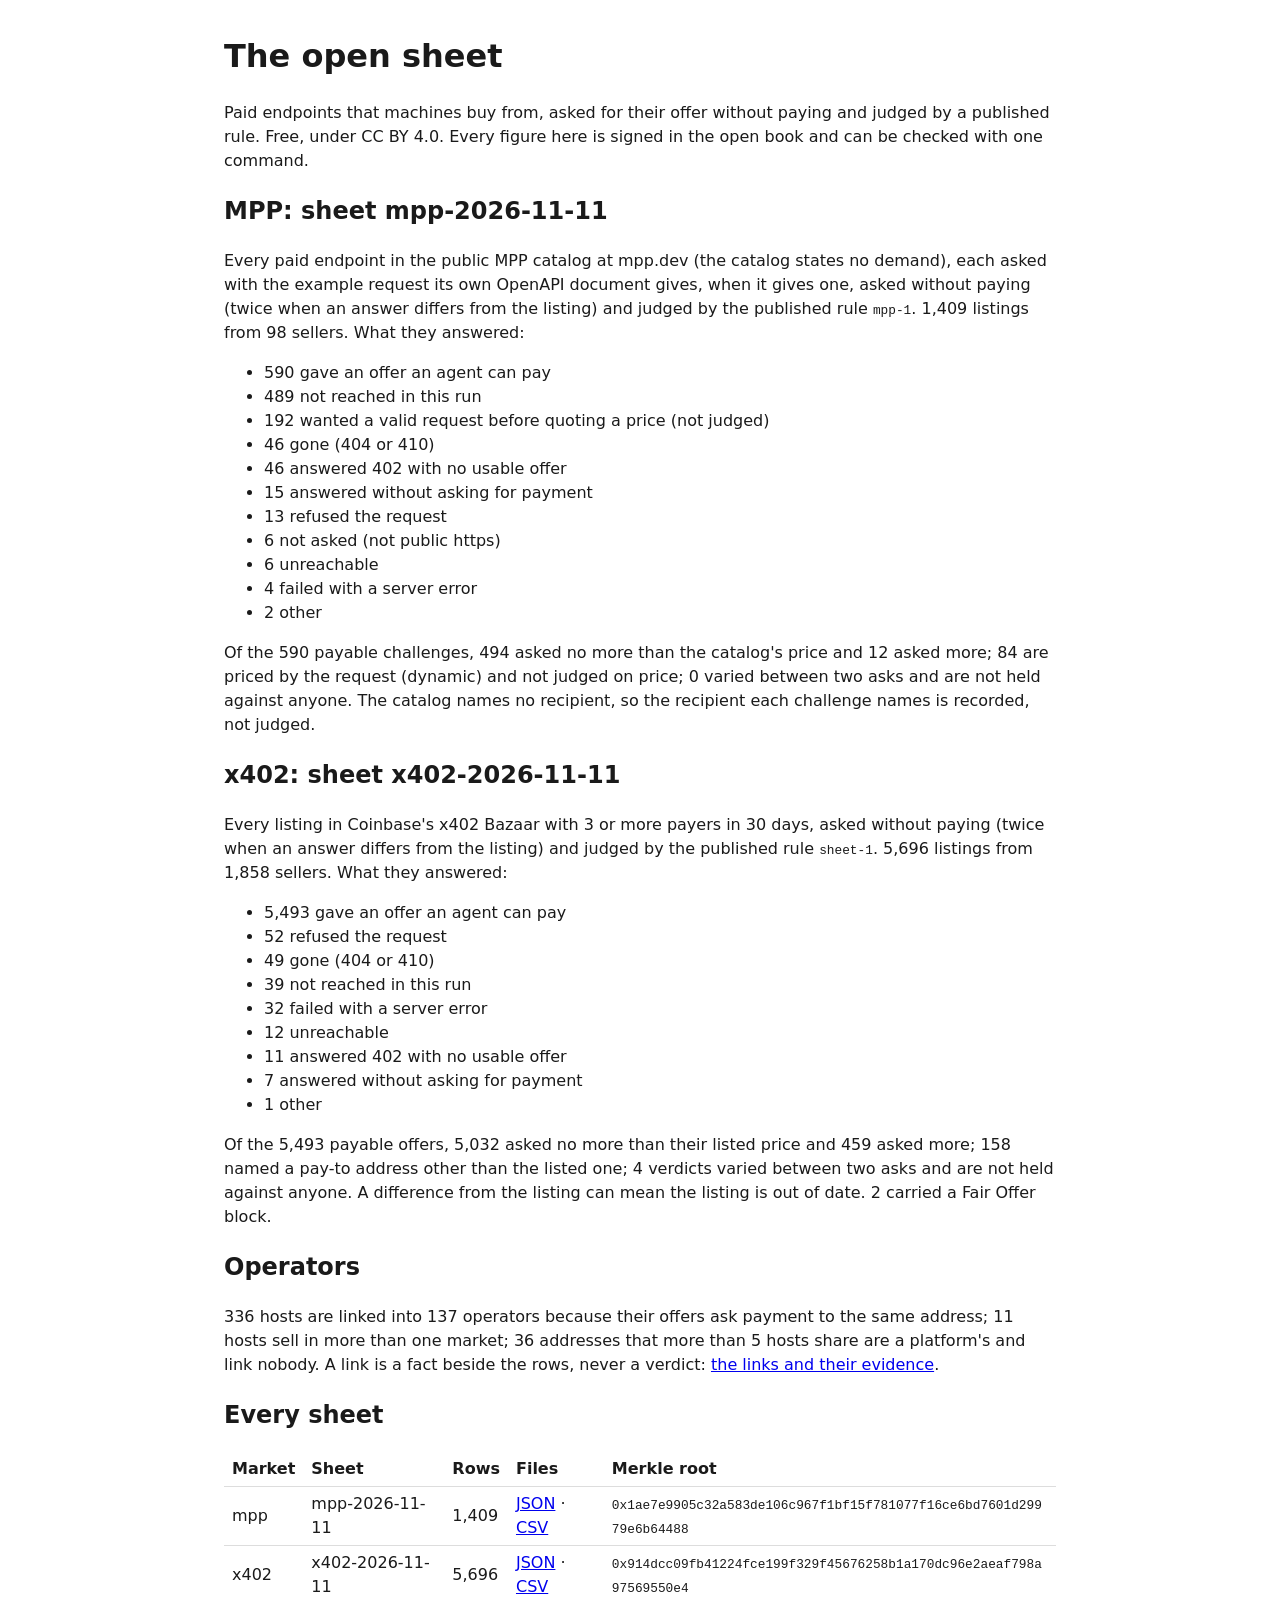
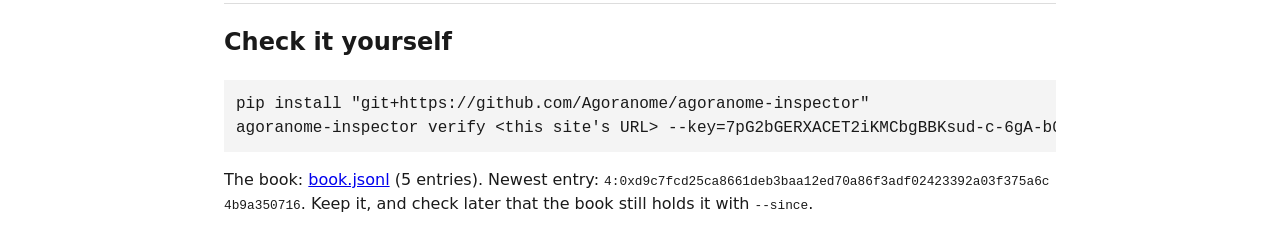
==== index.html @ 7370c859 "Sheet 2026-11-11" ====
<!DOCTYPE html>
<html lang="en"><head><meta charset="utf-8"><meta name="viewport" content="width=device-width, initial-scale=1">
<title>Agoranome: the open sheet of machine payment offers</title>
<style>body{font:16px/1.5 system-ui,sans-serif;max-width:52rem;margin:2rem auto;padding:0 1rem;color:#1a1a1a}
table{border-collapse:collapse;width:100%}td,th{text-align:left;padding:.3rem .5rem;border-bottom:1px solid #ddd}
code{font-size:.8em;word-break:break-all}pre{background:#f4f4f4;padding:.75rem;overflow-x:auto}</style></head>
<body>
<h1>The open sheet</h1>
<p>Paid endpoints that machines buy from, asked for their offer without paying and judged by a published rule. Free,
under CC BY 4.0. Every figure here is signed in the open book and can be checked with one command.</p>
<h2>MPP: sheet mpp-2026-11-11</h2>
<p>Every paid endpoint in the public MPP catalog at mpp.dev (the catalog states no demand), each asked with the example request its own OpenAPI document gives, when it gives one, asked without paying (twice when an answer differs from the listing) and judged by the published rule
<code>mpp-1</code>. 1,409 listings from 98 sellers. What they answered:</p>
<ul><li>590 gave an offer an agent can pay</li><li>489 not reached in this run</li><li>192 wanted a valid request before quoting a price (not judged)</li><li>46 gone (404 or 410)</li><li>46 answered 402 with no usable offer</li><li>15 answered without asking for payment</li><li>13 refused the request</li><li>6 not asked (not public https)</li><li>6 unreachable</li><li>4 failed with a server error</li><li>2 other</li></ul>
<p>Of the 590 payable challenges, 494
asked no more than the catalog's price and 12 asked more;
84 are priced by the request (dynamic) and not judged on price;
0 varied between two asks and are not held against anyone. The catalog names no recipient,
so the recipient each challenge names is recorded, not judged.</p>
<h2>x402: sheet x402-2026-11-11</h2>
<p>Every listing in Coinbase&#x27;s x402 Bazaar with 3 or more payers in 30 days, asked without paying (twice when an answer differs from the listing) and judged by the published rule
<code>sheet-1</code>. 5,696 listings from 1,858 sellers. What they answered:</p>
<ul><li>5,493 gave an offer an agent can pay</li><li>52 refused the request</li><li>49 gone (404 or 410)</li><li>39 not reached in this run</li><li>32 failed with a server error</li><li>12 unreachable</li><li>11 answered 402 with no usable offer</li><li>7 answered without asking for payment</li><li>1 other</li></ul>
<p>Of the 5,493 payable offers, 5,032 asked no more than
their listed price and 459 asked more; 158 named a pay-to
address other than the listed one; 4 verdicts varied between two
asks and are not held against anyone. A difference from the listing can mean the listing is out of date.
2 carried a Fair Offer block.</p>
<h2>Operators</h2><p>336 hosts are linked into 137 operators because their offers ask payment to the same address; 11 hosts sell in more than one market; 36 addresses that more than 5 hosts share are a platform's and link nobody. A link is a fact beside the rows, never a verdict: <a href="links/mpp-2026-11-11.json">the links and their evidence</a>.</p>
<h2>Every sheet</h2>
<table><tr><th>Market</th><th>Sheet</th><th>Rows</th><th>Files</th><th>Merkle root</th></tr><tr><td>mpp</td><td>mpp-2026-11-11</td><td>1,409</td><td><a href="sheets/mpp-2026-11-11.json">JSON</a> · <a href="sheets/mpp-2026-11-11.csv">CSV</a></td><td><code>0x1ae7e9905c32a583de106c967f1bf15f781077f16ce6bd7601d29979e6b64488</code></td></tr><tr><td>x402</td><td>x402-2026-11-11</td><td>5,696</td><td><a href="sheets/x402-2026-11-11.json">JSON</a> · <a href="sheets/x402-2026-11-11.csv">CSV</a></td><td><code>0x914dcc09fb41224fce199f329f45676258b1a170dc96e2aeaf798a97569550e4</code></td></tr></table>
<h2>Check it yourself</h2>
<pre>pip install "git+https://github.com/Agoranome/agoranome-inspector"
agoranome-inspector verify &lt;this site's URL&gt; --key=7pG2bGERXACET2iKMCbgBBKsud-c-6gA-b0aoHVkgTg</pre>
<p>The book: <a href="book.jsonl">book.jsonl</a> (5 entries). Newest entry:
<code>4:0xd9c7fcd25ca8661deb3baa12ed70a86f3adf02423392a03f375a6c4b9a350716</code>. Keep it, and check later that the book still holds
it with <code>--since</code>.</p>
</body></html>
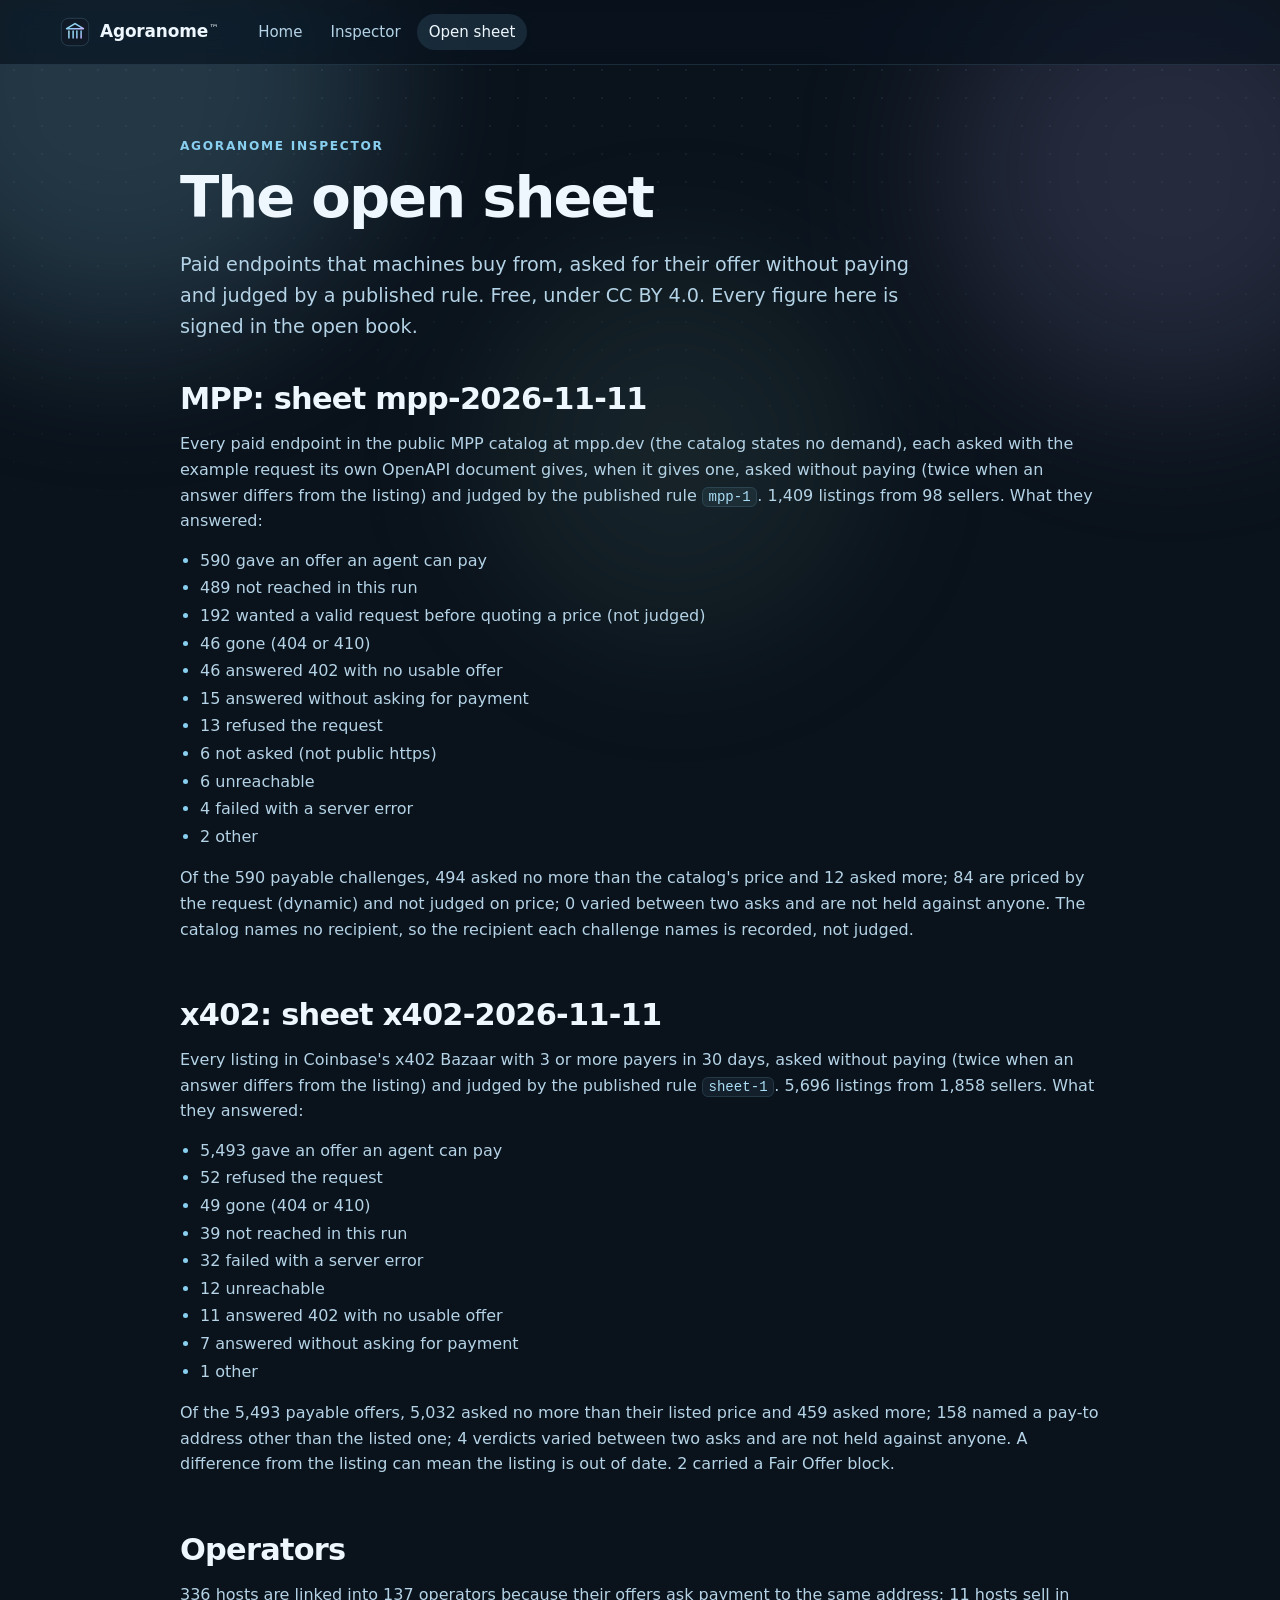
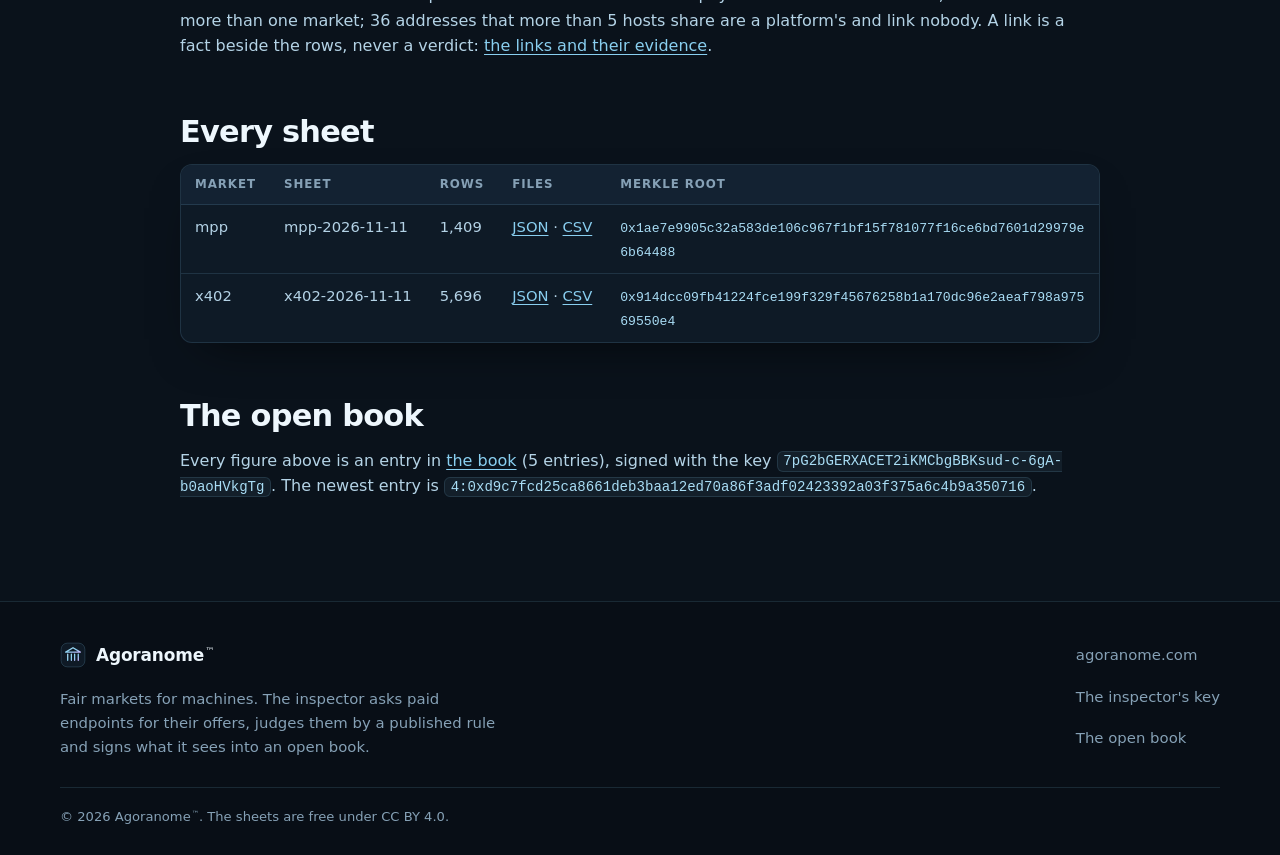
==== commit 6aac1f20: "Pages 2026-11-11" ====
--- a/index.html
+++ b/index.html
@@ -1,13 +1,36 @@
 <!DOCTYPE html>
-<html lang="en"><head><meta charset="utf-8"><meta name="viewport" content="width=device-width, initial-scale=1">
+<html lang="en">
+<head>
+<meta charset="utf-8">
+<meta name="viewport" content="width=device-width, initial-scale=1">
 <title>Agoranome: the open sheet of machine payment offers</title>
-<style>body{font:16px/1.5 system-ui,sans-serif;max-width:52rem;margin:2rem auto;padding:0 1rem;color:#1a1a1a}
-table{border-collapse:collapse;width:100%}td,th{text-align:left;padding:.3rem .5rem;border-bottom:1px solid #ddd}
-code{font-size:.8em;word-break:break-all}pre{background:#f4f4f4;padding:.75rem;overflow-x:auto}</style></head>
+<meta name="color-scheme" content="dark">
+<meta name="theme-color" content="#0a121b">
+<link rel="icon" href="mark.svg" type="image/svg+xml">
+<link rel="stylesheet" href="style.css">
+</head>
 <body>
+<a class="skip" href="#main">Skip to content</a>
+<div class="glow" aria-hidden="true"><span class="orb orb-1"></span><span class="orb orb-2"></span>
+<span class="orb orb-3"></span></div>
+<header class="site-header">
+  <nav class="nav wrap" aria-label="Main">
+    <a class="brand" href="https://agoranome.com/" aria-label="Agoranome home">
+      <img src="mark.svg" alt="" width="30" height="30">
+      <span>Agoranome<sup class="tm">&trade;</sup></span>
+    </a>
+    <ul class="nav-links">
+      <li><a href="https://agoranome.com/">Home</a></li>
+      <li><a href="https://agoranome.com/inspector">Inspector</a></li>
+      <li><a href="index.html" aria-current="page">Open sheet</a></li>
+    </ul>
+  </nav>
+</header>
+<main id="main" class="doc">
+<p class="eyebrow">Agoranome inspector</p>
 <h1>The open sheet</h1>
-<p>Paid endpoints that machines buy from, asked for their offer without paying and judged by a published rule. Free,
-under CC BY 4.0. Every figure here is signed in the open book and can be checked with one command.</p>
+<p class="lead">Paid endpoints that machines buy from, asked for their offer without paying and judged by a published
+rule. Free, under CC BY 4.0. Every figure here is signed in the open book.</p>
 <h2>MPP: sheet mpp-2026-11-11</h2>
 <p>Every paid endpoint in the public MPP catalog at mpp.dev (the catalog states no demand), each asked with the example request its own OpenAPI document gives, when it gives one, asked without paying (twice when an answer differs from the listing) and judged by the published rule
 <code>mpp-1</code>. 1,409 listings from 98 sellers. What they answered:</p>
@@ -29,10 +52,28 @@
 <h2>Operators</h2><p>336 hosts are linked into 137 operators because their offers ask payment to the same address; 11 hosts sell in more than one market; 36 addresses that more than 5 hosts share are a platform's and link nobody. A link is a fact beside the rows, never a verdict: <a href="links/mpp-2026-11-11.json">the links and their evidence</a>.</p>
 <h2>Every sheet</h2>
 <table><tr><th>Market</th><th>Sheet</th><th>Rows</th><th>Files</th><th>Merkle root</th></tr><tr><td>mpp</td><td>mpp-2026-11-11</td><td>1,409</td><td><a href="sheets/mpp-2026-11-11.json">JSON</a> · <a href="sheets/mpp-2026-11-11.csv">CSV</a></td><td><code>0x1ae7e9905c32a583de106c967f1bf15f781077f16ce6bd7601d29979e6b64488</code></td></tr><tr><td>x402</td><td>x402-2026-11-11</td><td>5,696</td><td><a href="sheets/x402-2026-11-11.json">JSON</a> · <a href="sheets/x402-2026-11-11.csv">CSV</a></td><td><code>0x914dcc09fb41224fce199f329f45676258b1a170dc96e2aeaf798a97569550e4</code></td></tr></table>
-<h2>Check it yourself</h2>
-<pre>pip install "git+https://github.com/Agoranome/agoranome-inspector"
-agoranome-inspector verify &lt;this site's URL&gt; --key=7pG2bGERXACET2iKMCbgBBKsud-c-6gA-b0aoHVkgTg</pre>
-<p>The book: <a href="book.jsonl">book.jsonl</a> (5 entries). Newest entry:
-<code>4:0xd9c7fcd25ca8661deb3baa12ed70a86f3adf02423392a03f375a6c4b9a350716</code>. Keep it, and check later that the book still holds
-it with <code>--since</code>.</p>
-</body></html>
+<h2>The open book</h2>
+<p>Every figure above is an entry in <a href="book.jsonl">the book</a> (5 entries), signed with the key
+<code>7pG2bGERXACET2iKMCbgBBKsud-c-6gA-b0aoHVkgTg</code>. The newest entry is
+<code>4:0xd9c7fcd25ca8661deb3baa12ed70a86f3adf02423392a03f375a6c4b9a350716</code>.</p>
+</main>
+<footer class="site-footer">
+  <div class="wrap footer-grid">
+    <div class="footer-brand">
+      <a class="brand" href="https://agoranome.com/"><img src="mark.svg" alt="" width="26" height="26">
+        <span>Agoranome<sup class="tm">&trade;</sup></span></a>
+      <p>Fair markets for machines. The inspector asks paid endpoints for their offers, judges them by a published rule
+      and signs what it sees into an open book.</p>
+    </div>
+    <ul class="footer-links">
+      <li><a href="https://agoranome.com/">agoranome.com</a></li>
+      <li><a href="https://agoranome.com/inspector">The inspector's key</a></li>
+      <li><a href="book.jsonl">The open book</a></li>
+    </ul>
+  </div>
+  <div class="wrap footer-base">
+    <p>&copy; 2026 Agoranome<sup class="tm">&trade;</sup>. The sheets are free under CC BY 4.0.</p>
+  </div>
+</footer>
+</body>
+</html>
--- a/style.css
+++ b/style.css
@@ -0,0 +1,125 @@
+/* agoranome.com's theme for the inspector's pages (src/agoranome_inspector/theme.py). Licensed Apache-2.0. */
+:root {
+  color-scheme: dark;
+  --page: #0a121b;
+  --surface: rgba(17, 30, 44, 0.72);
+  --surface-solid: #0f1a26;
+  --surface-2: #132232;
+  --ink: #eef7fd;
+  --ink-2: #b4d3e6;
+  --muted: #86a1b6;
+  --border: rgba(137, 207, 240, 0.14);
+  --border-strong: rgba(137, 207, 240, 0.32);
+  --wash: rgba(137, 207, 240, 0.07);
+  --baby: #89cff0;
+  --baby-strong: #a9ddf5;
+  --lilac: #c4b5fd;
+  --mint: #a7f0d2;
+  --radius: 18px;
+  --radius-sm: 12px;
+  --shadow: 0 1px 0 rgba(255, 255, 255, 0.04) inset, 0 20px 50px -24px rgba(0, 0, 0, 0.7);
+  --sans: ui-sans-serif, system-ui, -apple-system, "Segoe UI", Roboto, "Helvetica Neue", sans-serif;
+  --mono: ui-monospace, "SF Mono", SFMono-Regular, Menlo, Consolas, "Liberation Mono", monospace;
+}
+
+*, *::before, *::after { box-sizing: border-box; }
+html { -webkit-text-size-adjust: 100%; }
+body {
+  margin: 0;
+  min-height: 100vh;
+  background: var(--page);
+  color: var(--ink);
+  font: 16px/1.6 var(--sans);
+  -webkit-font-smoothing: antialiased;
+  overflow-x: hidden;
+}
+/* A faint dot grid that fades out down the page, and three soft glows behind the top, as on agoranome.com. */
+body::before {
+  content: "";
+  position: fixed;
+  inset: 0;
+  z-index: -2;
+  background-image: radial-gradient(rgba(137, 207, 240, 0.09) 1px, transparent 1px);
+  background-size: 28px 28px;
+  -webkit-mask-image: linear-gradient(to bottom, #000 0%, transparent 70%);
+  mask-image: linear-gradient(to bottom, #000 0%, transparent 70%);
+}
+.glow { position: absolute; inset: 0 0 auto 0; height: 900px; z-index: -1; overflow: hidden; pointer-events: none; }
+.orb { position: absolute; border-radius: 50%; filter: blur(80px); opacity: 0.5; }
+.orb-1 { width: 520px; height: 520px; left: -140px; top: -180px; background: rgba(137, 207, 240, 0.40); }
+.orb-2 { width: 460px; height: 460px; right: -120px; top: -60px; background: rgba(196, 181, 253, 0.30); }
+.orb-3 { width: 380px; height: 380px; left: 38%; top: 260px; background: rgba(167, 240, 210, 0.16); }
+
+a { color: var(--baby); text-decoration-thickness: 1px; text-underline-offset: 3px; }
+a:hover { color: var(--baby-strong); }
+:focus-visible { outline: 2px solid var(--baby); outline-offset: 3px; border-radius: 6px; }
+code, pre { font-family: var(--mono); font-size: 0.88em; }
+p code, li code { background: var(--wash); border: 1px solid var(--border); border-radius: 6px; padding: 0.08em 0.4em;
+  color: var(--baby-strong); overflow-wrap: anywhere; }
+
+.wrap { width: min(1160px, 100% - 32px); margin-inline: auto; }
+.skip { position: absolute; left: -999px; top: 8px; background: var(--baby); color: var(--page); padding: 8px 14px;
+  border-radius: 8px; z-index: 10; }
+.skip:focus { left: 16px; }
+
+.site-header { position: sticky; top: 0; z-index: 5; backdrop-filter: saturate(160%) blur(14px);
+  -webkit-backdrop-filter: saturate(160%) blur(14px); background: rgba(10, 18, 27, 0.66);
+  border-bottom: 1px solid var(--border); }
+.nav { display: flex; align-items: center; gap: 28px; height: 64px; }
+.brand { display: inline-flex; align-items: center; gap: 10px; color: var(--ink); text-decoration: none;
+  font-weight: 650; letter-spacing: -0.01em; font-size: 1.06rem; }
+.brand:hover { color: var(--ink); }
+.tm { font-size: 0.55em; line-height: 0; vertical-align: super; margin-left: 1px; font-weight: 500; }
+.nav-links { display: flex; gap: 4px; list-style: none; margin: 0; padding: 0; flex: 1; }
+.nav-links a { display: block; padding: 6px 12px; border-radius: 999px; color: var(--ink-2); text-decoration: none;
+  font-size: 0.94rem; transition: background 0.2s, color 0.2s; }
+.nav-links a:hover { color: var(--ink); background: var(--wash); }
+.nav-links a[aria-current="page"] { color: var(--ink); background: rgba(137, 207, 240, 0.12); }
+
+.doc { width: min(920px, 100% - 32px); margin-inline: auto; padding: 72px 0 64px; }
+.doc-wide { width: min(1160px, 100% - 32px); }
+.eyebrow { text-transform: uppercase; letter-spacing: 0.14em; font-size: 0.76rem; font-weight: 650; color: var(--baby);
+  margin: 0 0 12px; }
+h1 { font-size: clamp(2.2rem, 5vw, 3.6rem); line-height: 1.04; letter-spacing: -0.035em; margin: 0 0 22px;
+  font-weight: 720; }
+h2 { font-size: clamp(1.4rem, 2.6vw, 1.9rem); line-height: 1.15; letter-spacing: -0.025em; margin: 56px 0 14px;
+  font-weight: 690; }
+h1 + h2, .lead + h2 { margin-top: 40px; }
+p, li { color: var(--ink-2); }
+p { margin: 0 0 14px; }
+.lead { font-size: clamp(1.06rem, 1.6vw, 1.2rem); max-width: 40em; margin-bottom: 8px; }
+ul { margin: 0 0 16px; padding-left: 1.25em; }
+li { margin: 2px 0; }
+li::marker { color: var(--baby); }
+
+table { display: block; width: 100%; max-width: 100%; overflow-x: auto; border-collapse: separate; border-spacing: 0;
+  margin: 8px 0 18px; background: var(--surface); border: 1px solid var(--border); border-radius: var(--radius-sm);
+  box-shadow: var(--shadow); font-size: 0.92rem; }
+th, td { text-align: left; vertical-align: top; padding: 10px 14px; border-bottom: 1px solid var(--border); }
+th { color: var(--muted); background: var(--surface-2); font-size: 0.74rem; font-weight: 650; text-transform: uppercase;
+  letter-spacing: 0.08em; white-space: nowrap; }
+td { color: var(--ink-2); white-space: nowrap; }
+/* Short values stay on one line; a cell holding a hash or an endpoint wraps instead. */
+td:has(code) { white-space: normal; min-width: 16em; }
+tr:last-child td { border-bottom: 0; }
+td code { color: var(--baby-strong); font-size: 0.82rem; overflow-wrap: anywhere; word-break: break-all; }
+pre { background: var(--surface-solid); border: 1px solid var(--border); border-radius: var(--radius-sm);
+  padding: 16px 18px; overflow-x: auto; color: var(--baby-strong); line-height: 1.55; margin: 8px 0 16px; }
+
+.site-footer { border-top: 1px solid var(--border); background: rgba(8, 14, 21, 0.7); margin-top: 24px; }
+.footer-grid { display: flex; flex-wrap: wrap; justify-content: space-between; gap: 24px 48px; padding: 40px 0 28px; }
+.footer-brand p { color: var(--muted); max-width: 30em; font-size: 0.93rem; margin: 12px 0 0; }
+.footer-links { list-style: none; margin: 0; padding: 0; display: grid; gap: 8px; }
+.footer-links li { margin: 0; }
+.footer-links a { color: var(--muted); text-decoration: none; font-size: 0.93rem; }
+.footer-links a:hover { color: var(--baby-strong); }
+.footer-base { border-top: 1px solid var(--border); padding: 18px 0 28px; }
+.footer-base p { margin: 0; color: var(--muted); font-size: 0.82rem; }
+
+@media (max-width: 640px) {
+  .nav { gap: 12px; }
+  .nav-links { gap: 0; }
+  .nav-links a { padding: 6px 9px; white-space: nowrap; font-size: 0.9rem; }
+  .brand span { display: none; }
+  .doc { padding-top: 48px; }
+}
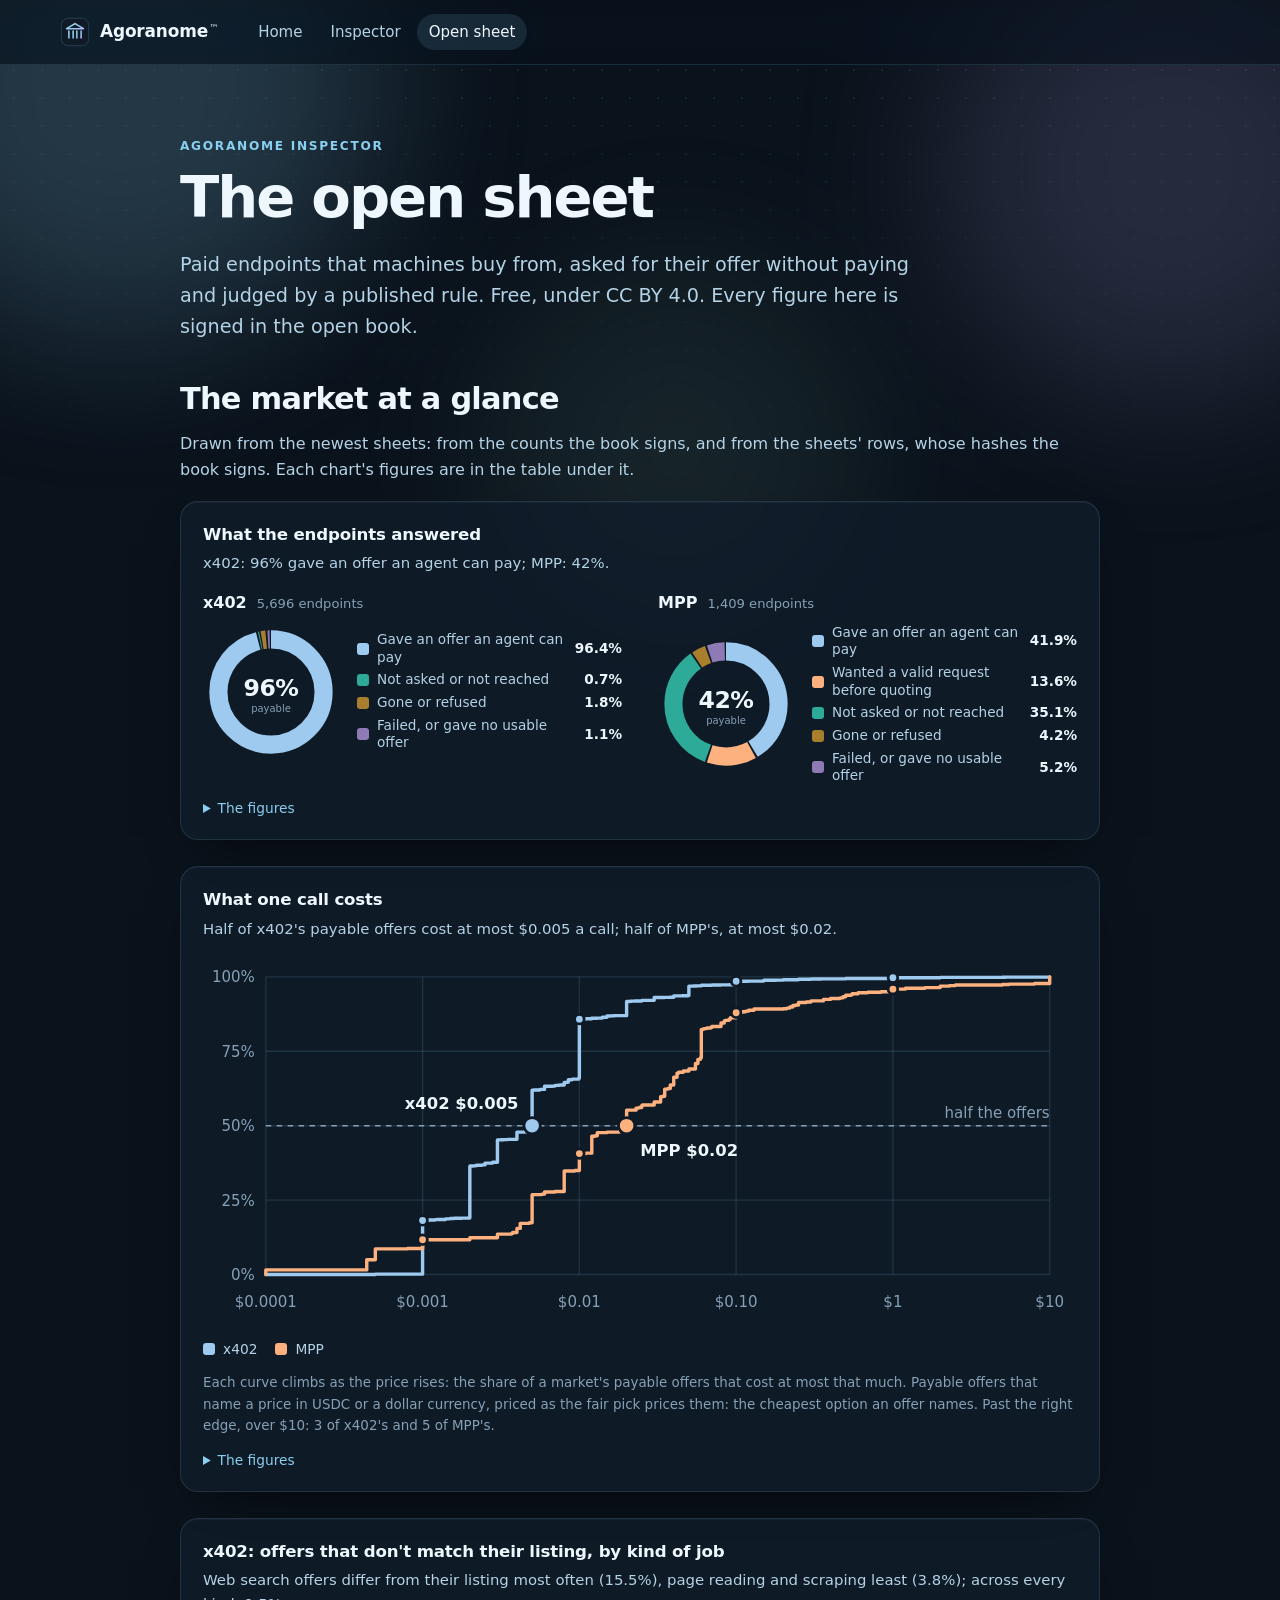
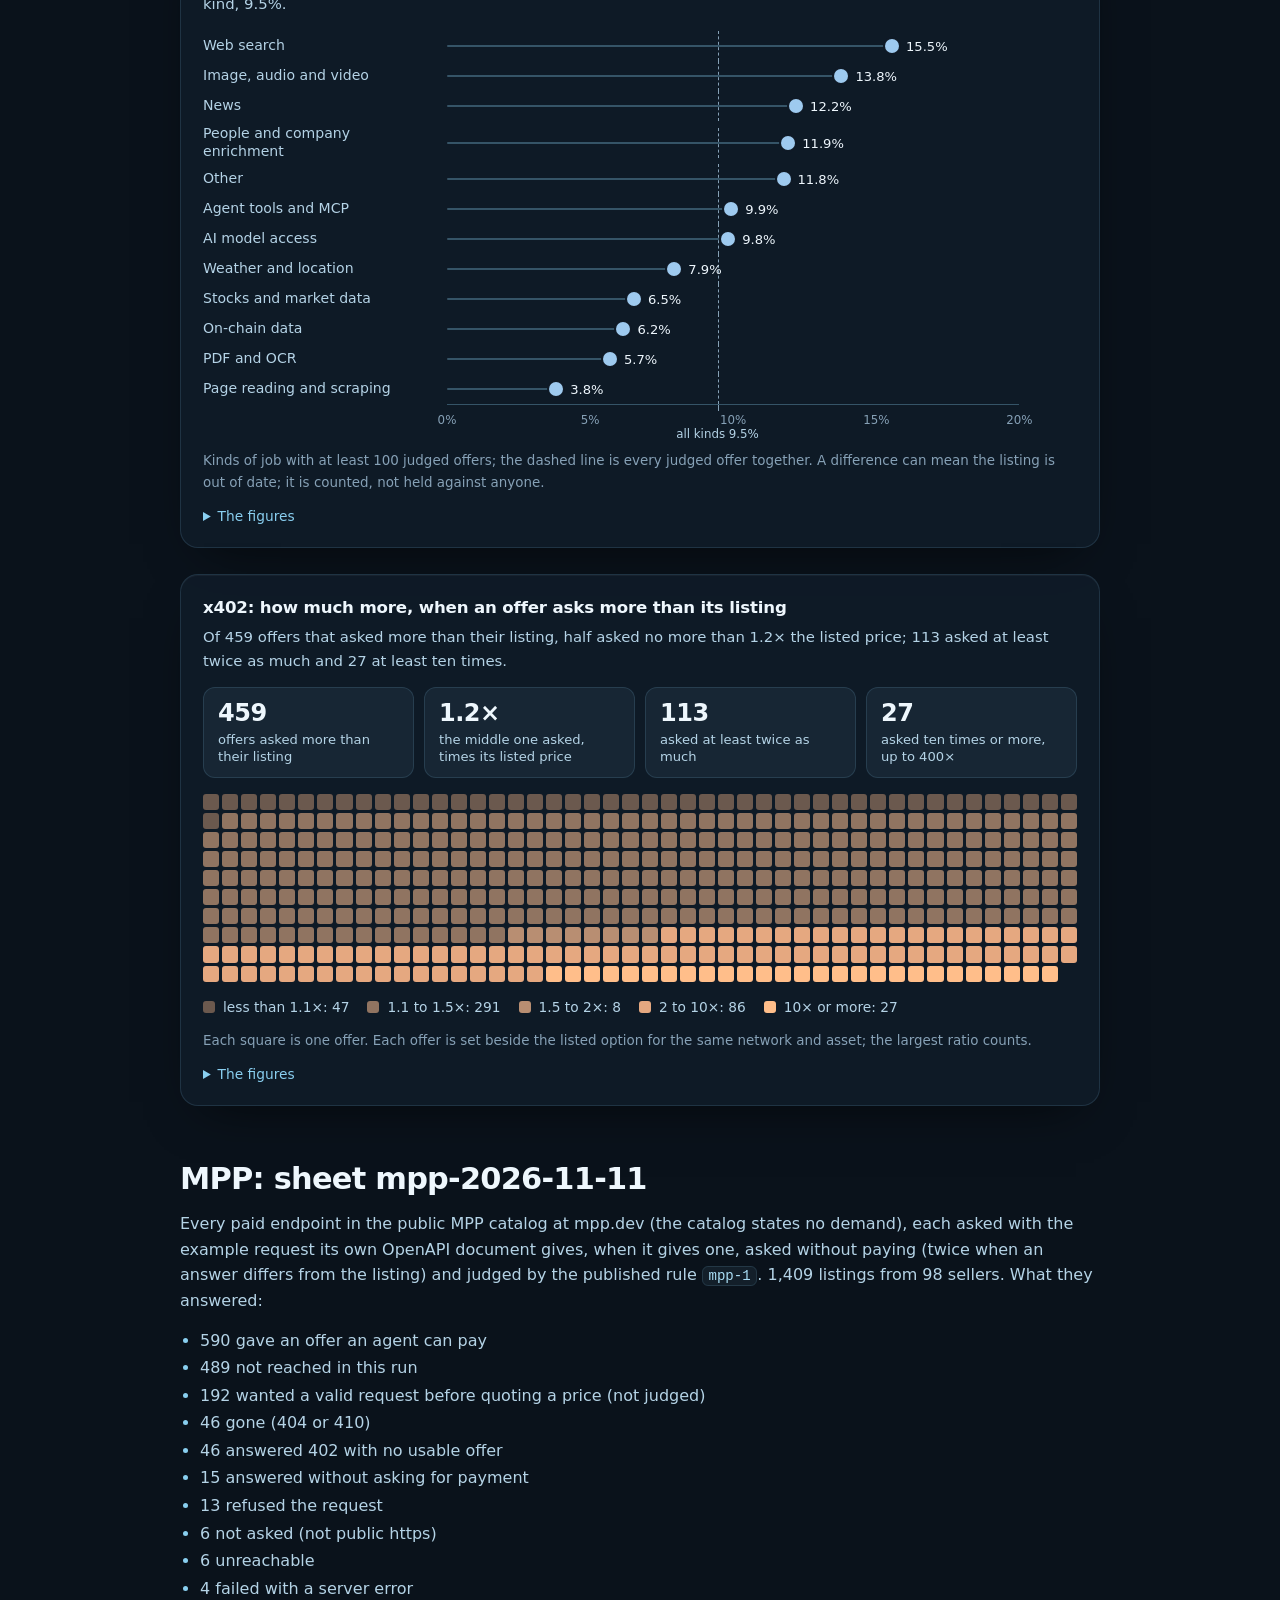
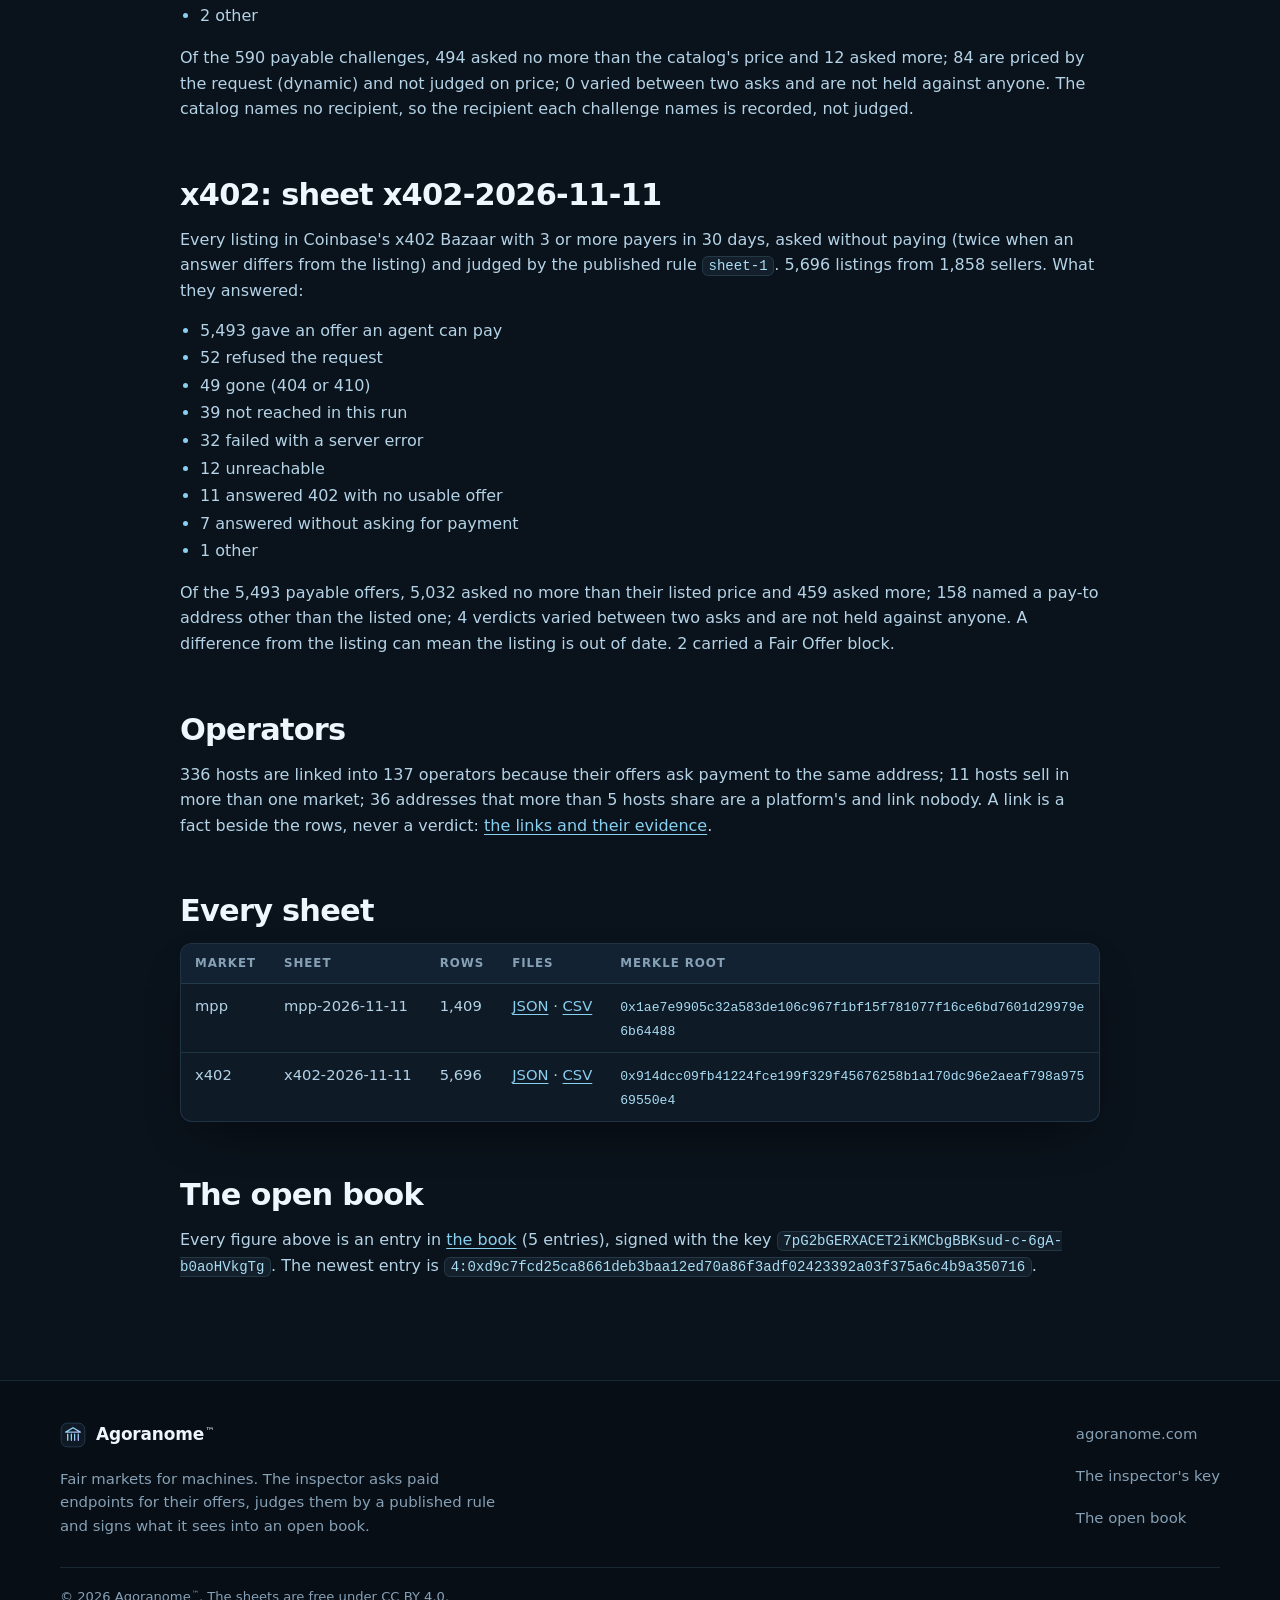
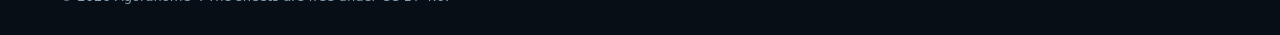
==== commit 15c0497b: "Pages 2026-11-11" ====
--- a/index.html
+++ b/index.html
@@ -31,6 +31,31 @@
 <h1>The open sheet</h1>
 <p class="lead">Paid endpoints that machines buy from, asked for their offer without paying and judged by a published
 rule. Free, under CC BY 4.0. Every figure here is signed in the open book.</p>
+<h2>The market at a glance</h2>
+<p>Drawn from the newest sheets: from the counts the book signs, and from the sheets' rows, whose hashes the book signs. Each chart's figures are in the table under it.</p>
+<figure class="chart"><figcaption><span class="chart-title">What the endpoints answered</span><span class="chart-sub">x402: 96% gave an offer an agent can pay; MPP: 42%.</span></figcaption><div class="rings"><div class="ring"><div class="ring-head"><b>x402</b><span>5,696 endpoints</span></div><div class="ring-body"><svg class="ring-svg" viewBox="0 0 150 150" role="group" aria-label="x402: what 5,696 endpoints answered"><circle class="arc s1" cx="75" cy="75" r="58" stroke-dasharray="349.44 14.99" stroke-dashoffset="-0.00" transform="rotate(-90 75 75)" tabindex="0" role="img" aria-label="x402: gave an offer an agent can pay: 5,493 · 96.4%" data-v="5,493 · 96.4%" data-l="x402: gave an offer an agent can pay"></circle><circle class="arc s3" cx="75" cy="75" r="58" stroke-dasharray="1.00 363.42" stroke-dashoffset="-351.44" transform="rotate(-90 75 75)" tabindex="0" role="img" aria-label="x402: not asked or not reached: 39 · 0.7%" data-v="39 · 0.7%" data-l="x402: not asked or not reached"></circle><circle class="arc s4" cx="75" cy="75" r="58" stroke-dasharray="4.46 359.96" stroke-dashoffset="-353.93" transform="rotate(-90 75 75)" tabindex="0" role="img" aria-label="x402: gone or refused: 101 · 1.8%" data-v="101 · 1.8%" data-l="x402: gone or refused"></circle><circle class="arc s5" cx="75" cy="75" r="58" stroke-dasharray="2.03 362.39" stroke-dashoffset="-360.39" transform="rotate(-90 75 75)" tabindex="0" role="img" aria-label="x402: failed, or gave no usable offer: 63 · 1.1%" data-v="63 · 1.1%" data-l="x402: failed, or gave no usable offer"></circle><text class="ring-big" x="75" y="79" text-anchor="middle">96%</text><text class="ring-small" x="75" y="97" text-anchor="middle">payable</text></svg><ul class="ring-parts"><li><i class="s1"></i><span>Gave an offer an agent can pay</span><b>96.4%</b></li><li><i class="s3"></i><span>Not asked or not reached</span><b>0.7%</b></li><li><i class="s4"></i><span>Gone or refused</span><b>1.8%</b></li><li><i class="s5"></i><span>Failed, or gave no usable offer</span><b>1.1%</b></li></ul></div></div><div class="ring"><div class="ring-head"><b>MPP</b><span>1,409 endpoints</span></div><div class="ring-body"><svg class="ring-svg" viewBox="0 0 150 150" role="group" aria-label="MPP: what 1,409 endpoints answered"><circle class="arc s1" cx="75" cy="75" r="58" stroke-dasharray="150.60 213.83" stroke-dashoffset="-0.00" transform="rotate(-90 75 75)" tabindex="0" role="img" aria-label="MPP: gave an offer an agent can pay: 590 · 41.9%" data-v="590 · 41.9%" data-l="MPP: gave an offer an agent can pay"></circle><circle class="arc s2" cx="75" cy="75" r="58" stroke-dasharray="47.66 316.77" stroke-dashoffset="-152.60" transform="rotate(-90 75 75)" tabindex="0" role="img" aria-label="MPP: wanted a valid request before quoting: 192 · 13.6%" data-v="192 · 13.6%" data-l="MPP: wanted a valid request before quoting"></circle><circle class="arc s3" cx="75" cy="75" r="58" stroke-dasharray="126.03 238.40" stroke-dashoffset="-202.26" transform="rotate(-90 75 75)" tabindex="0" role="img" aria-label="MPP: not asked or not reached: 495 · 35.1%" data-v="495 · 35.1%" data-l="MPP: not asked or not reached"></circle><circle class="arc s4" cx="75" cy="75" r="58" stroke-dasharray="13.26 351.16" stroke-dashoffset="-330.28" transform="rotate(-90 75 75)" tabindex="0" role="img" aria-label="MPP: gone or refused: 59 · 4.2%" data-v="59 · 4.2%" data-l="MPP: gone or refused"></circle><circle class="arc s5" cx="75" cy="75" r="58" stroke-dasharray="16.88 347.54" stroke-dashoffset="-345.54" transform="rotate(-90 75 75)" tabindex="0" role="img" aria-label="MPP: failed, or gave no usable offer: 73 · 5.2%" data-v="73 · 5.2%" data-l="MPP: failed, or gave no usable offer"></circle><text class="ring-big" x="75" y="79" text-anchor="middle">42%</text><text class="ring-small" x="75" y="97" text-anchor="middle">payable</text></svg><ul class="ring-parts"><li><i class="s1"></i><span>Gave an offer an agent can pay</span><b>41.9%</b></li><li><i class="s2"></i><span>Wanted a valid request before quoting</span><b>13.6%</b></li><li><i class="s3"></i><span>Not asked or not reached</span><b>35.1%</b></li><li><i class="s4"></i><span>Gone or refused</span><b>4.2%</b></li><li><i class="s5"></i><span>Failed, or gave no usable offer</span><b>5.2%</b></li></ul></div></div></div><details class="chart-table"><summary>The figures</summary><table><tr><th>Market</th><th>Answer</th><th>Endpoints</th><th>Share</th></tr><tr><td>x402</td><td>Gave an offer an agent can pay</td><td>5,493</td><td>96.4%</td></tr><tr><td>x402</td><td>Not asked or not reached</td><td>39</td><td>0.7%</td></tr><tr><td>x402</td><td>Gone or refused</td><td>101</td><td>1.8%</td></tr><tr><td>x402</td><td>Failed, or gave no usable offer</td><td>63</td><td>1.1%</td></tr><tr><td>MPP</td><td>Gave an offer an agent can pay</td><td>590</td><td>41.9%</td></tr><tr><td>MPP</td><td>Wanted a valid request before quoting</td><td>192</td><td>13.6%</td></tr><tr><td>MPP</td><td>Not asked or not reached</td><td>495</td><td>35.1%</td></tr><tr><td>MPP</td><td>Gone or refused</td><td>59</td><td>4.2%</td></tr><tr><td>MPP</td><td>Failed, or gave no usable offer</td><td>73</td><td>5.2%</td></tr></table></details></figure>
+<figure class="chart"><figcaption><span class="chart-title">What one call costs</span><span class="chart-sub">Half of x402&#x27;s payable offers cost at most $0.005 a call; half of MPP&#x27;s, at most $0.02.</span></figcaption><div class="chart-scroll"><svg class="chart-svg" viewBox="0 0 640 270" role="group" aria-label="Share of payable offers that cost at most each price"><line class="grid" x1="46" x2="620" y1="234.0" y2="234.0"/><text class="tick" x="38" y="238.0" text-anchor="end">0%</text><line class="grid" x1="46" x2="620" y1="179.5" y2="179.5"/><text class="tick" x="38" y="183.5" text-anchor="end">25%</text><line class="grid" x1="46" x2="620" y1="125.0" y2="125.0"/><text class="tick" x="38" y="129.0" text-anchor="end">50%</text><line class="grid" x1="46" x2="620" y1="70.5" y2="70.5"/><text class="tick" x="38" y="74.5" text-anchor="end">75%</text><line class="grid" x1="46" x2="620" y1="16.0" y2="16.0"/><text class="tick" x="38" y="20.0" text-anchor="end">100%</text><line class="grid grid-v" x1="46.0" x2="46.0" y1="16" y2="234"/><text class="tick" x="46.0" y="258" text-anchor="middle">$0.0001</text><line class="grid grid-v" x1="160.8" x2="160.8" y1="16" y2="234"/><text class="tick" x="160.8" y="258" text-anchor="middle">$0.001</text><line class="grid grid-v" x1="275.6" x2="275.6" y1="16" y2="234"/><text class="tick" x="275.6" y="258" text-anchor="middle">$0.01</text><line class="grid grid-v" x1="390.4" x2="390.4" y1="16" y2="234"/><text class="tick" x="390.4" y="258" text-anchor="middle">$0.10</text><line class="grid grid-v" x1="505.2" x2="505.2" y1="16" y2="234"/><text class="tick" x="505.2" y="258" text-anchor="middle">$1</text><line class="grid grid-v" x1="620.0" x2="620.0" y1="16" y2="234"/><text class="tick" x="620.0" y="258" text-anchor="middle">$10</text><line class="ref" x1="46" x2="620" y1="125.0" y2="125.0"/><text class="ref-label" x="620" y="119.0" text-anchor="end">half the offers</text><path class="line s1" d="M46,234.0H46.0V234.0H126.2V233.7H160.8V194.4H162.9V194.2H164.7V194.2H165.6V194.1H167.8V194.1H169.9V193.8H171.1V193.7H177.6V193.2H181.0V192.9H183.8V192.8H185.8V192.8H187.7V192.8H189.4V192.7H193.9V192.6H195.4V154.7H195.4V154.6H195.5V154.6H195.5V154.5H195.6V154.5H195.9V154.5H198.1V154.4H200.1V153.9H201.2V153.9H204.4V153.8H204.4V153.7H205.6V153.7H206.5V152.4H212.1V152.4H212.1V151.8H213.5V151.8H215.6V135.4H217.2V135.4H218.0V135.3H218.6V135.3H218.6V135.3H220.3V135.2H222.5V135.2H222.9V135.1H223.3V135.0H229.9V129.7H232.3V129.7H234.1V129.7H235.8V129.4H239.0V129.4H240.0V129.3H240.3V129.3H241.0V99.0H242.0V98.9H243.7V98.9H244.9V98.8H245.8V98.8H246.7V98.4H248.6V98.4H250.1V96.1H254.1V96.1H256.0V96.0H257.8V95.5H259.8V95.4H261.1V95.4H261.3V95.2H261.3V95.2H264.5V93.3H266.9V93.1H267.5V91.4H270.3V90.9H275.1V90.3H275.6V47.0H275.6V46.9H275.6V46.9H280.4V46.7H284.7V46.3H285.7V46.3H288.7V46.2H290.2V46.2H292.4V45.6H292.4V45.6H295.8V44.7H297.8V44.7H298.7V44.6H300.6V44.5H300.7V44.5H301.5V44.4H302.6V44.4H304.9V44.4H310.2V34.0H312.6V33.9H314.0V33.8H316.0V33.7H319.2V33.7H321.3V33.3H321.7V33.2H325.1V33.2H326.9V33.2H330.4V31.1H333.7V31.1H338.1V31.0H339.5V31.0H341.7V30.9H342.2V30.9H344.7V30.0H345.9V29.9H347.1V29.9H350.6V29.8H353.8V29.8H355.3V29.7H355.8V22.8H355.8V22.8H359.2V22.7H359.7V22.7H361.5V22.6H364.9V22.1H372.6V22.0H379.3V21.9H379.9V21.9H385.1V21.8H390.4V19.2H395.2V19.2H399.5V19.1H401.8V19.1H410.6V18.5H413.8V18.5H419.7V18.4H425.0V18.1H429.7V18.1H436.1V17.7H441.7V17.7H445.2V17.6H452.9V17.5H459.8V17.5H461.9V17.5H470.6V17.2H474.6V17.2H490.9V17.2H503.5V17.1H504.7V17.1H505.2V16.6H539.5V16.6H539.8V16.4H560.0V16.4H585.4V16.3H585.5V16.3H587.8V16.2H620.0V16.1H620.0V16.1H620.0V16.0H620"/><circle class="dot dot-s s1" cx="160.8" cy="194.4" r="3.5" tabindex="0" role="img" aria-label="x402: 18.2% cost at most $0.001" data-v="18.2% cost at most $0.001" data-l="x402"></circle><circle class="dot dot-s s1" cx="275.6" cy="47.0" r="3.5" tabindex="0" role="img" aria-label="x402: 85.8% cost at most $0.01" data-v="85.8% cost at most $0.01" data-l="x402"></circle><circle class="dot dot-s s1" cx="390.4" cy="19.2" r="3.5" tabindex="0" role="img" aria-label="x402: 98.5% cost at most $0.10" data-v="98.5% cost at most $0.10" data-l="x402"></circle><circle class="dot dot-s s1" cx="505.2" cy="16.6" r="3.5" tabindex="0" role="img" aria-label="x402: 99.7% cost at most $1" data-v="99.7% cost at most $1" data-l="x402"></circle><circle class="dot s1" cx="241.0" cy="125.0" r="6" tabindex="0" role="img" aria-label="x402, the middle price: half cost at most $0.005" data-v="half cost at most $0.005" data-l="x402, the middle price"></circle><text class="end" x="231.0" y="113.0" text-anchor="end">x402 $0.005</text><path class="line s2" d="M46,234.0H46.0V233.2H46.0V232.9H46.0V230.6H119.9V223.1H126.2V215.2H149.7V214.9H160.8V208.5H195.4V207.0H215.6V204.4H225.6V204.0H226.7V203.2H229.9V200.2H232.3V196.5H239.0V196.1H241.0V175.5H248.0V175.1H250.1V173.6H257.8V173.2H264.5V158.2H272.3V157.8H275.6V145.4H280.4V145.1H284.7V132.7H287.1V132.3H288.7V130.1H295.8V129.7H304.9V129.3H310.2V113.6H317.1V112.1H319.2V111.7H321.3V110.2H321.7V109.8H330.4V107.6H335.1V103.8H336.6V103.4H338.1V98.2H340.4V97.8H342.2V95.2H344.7V89.5H347.1V86.5H348.3V85.8H351.7V85.0H355.8V83.5H360.6V79.4H362.4V76.4H364.3V75.3H364.9V54.6H366.0V54.3H366.7V53.9H368.9V53.5H371.9V53.1H372.6V52.4H379.3V49.8H381.7V48.3H382.3V47.9H385.1V47.1H386.2V46.0H390.4V42.3H392.8V41.9H395.2V41.5H397.4V41.1H399.5V40.4H403.5V39.6H425.0V39.3H427.4V38.9H429.7V38.1H431.9V37.0H434.0V36.6H436.1V34.8H441.7V34.4H445.2V33.6H454.3V32.5H459.5V31.8H466.5V31.4H468.6V30.6H470.6V29.5H474.5V29.1H475.4V28.4H479.7V27.6H486.7V27.3H496.5V26.9H505.2V25.0H514.3V24.3H528.6V23.9H539.8V22.8H546.5V22.4H550.9V22.0H585.4V21.6H590.2V21.3H608.9V20.9H620.0V17.9H620.0V17.5H620.0V16.4H620.0V16.0H620"/><circle class="dot dot-s s2" cx="160.8" cy="208.5" r="3.5" tabindex="0" role="img" aria-label="MPP: 11.7% cost at most $0.001" data-v="11.7% cost at most $0.001" data-l="MPP"></circle><circle class="dot dot-s s2" cx="275.6" cy="145.4" r="3.5" tabindex="0" role="img" aria-label="MPP: 40.6% cost at most $0.01" data-v="40.6% cost at most $0.01" data-l="MPP"></circle><circle class="dot dot-s s2" cx="390.4" cy="42.3" r="3.5" tabindex="0" role="img" aria-label="MPP: 88.0% cost at most $0.10" data-v="88.0% cost at most $0.10" data-l="MPP"></circle><circle class="dot dot-s s2" cx="505.2" cy="25.0" r="3.5" tabindex="0" role="img" aria-label="MPP: 95.9% cost at most $1" data-v="95.9% cost at most $1" data-l="MPP"></circle><circle class="dot s2" cx="310.2" cy="125.0" r="6" tabindex="0" role="img" aria-label="MPP, the middle price: half cost at most $0.02" data-v="half cost at most $0.02" data-l="MPP, the middle price"></circle><text class="end" x="320.2" y="147.0" text-anchor="start">MPP $0.02</text></svg></div><ul class="chart-legend"><li><i class="s1"></i>x402</li><li><i class="s2"></i>MPP</li></ul><p class="chart-note">Each curve climbs as the price rises: the share of a market&#x27;s payable offers that cost at most that much. Payable offers that name a price in USDC or a dollar currency, priced as the fair pick prices them: the cheapest option an offer names. Past the right edge, over $10: 3 of x402&#x27;s and 5 of MPP&#x27;s.</p><details class="chart-table"><summary>The figures</summary><table><tr><th>Market</th><th>Price of one call</th><th>Offers</th><th>Share</th><th>At most this band</th></tr><tr><td>x402</td><td>under $0.001</td><td>8</td><td>0.1%</td><td>0.1%</td></tr><tr><td>x402</td><td>$0.001 to $0.01</td><td>3,608</td><td>65.8%</td><td>65.9%</td></tr><tr><td>x402</td><td>$0.01 to $0.10</td><td>1,725</td><td>31.4%</td><td>97.3%</td></tr><tr><td>x402</td><td>$0.10 to $1</td><td>119</td><td>2.2%</td><td>99.5%</td></tr><tr><td>x402</td><td>$1 or more</td><td>27</td><td>0.5%</td><td>100%</td></tr><tr><td>MPP</td><td>under $0.001</td><td>51</td><td>8.8%</td><td>8.8%</td></tr><tr><td>MPP</td><td>$0.001 to $0.01</td><td>152</td><td>26.2%</td><td>34.9%</td></tr><tr><td>MPP</td><td>$0.01 to $0.10</td><td>298</td><td>51.3%</td><td>86.2%</td></tr><tr><td>MPP</td><td>$0.10 to $1</td><td>51</td><td>8.8%</td><td>95.0%</td></tr><tr><td>MPP</td><td>$1 or more</td><td>29</td><td>5.0%</td><td>100%</td></tr></table></details></figure>
+<figure class="chart"><figcaption><span class="chart-title">x402: offers that don&#x27;t match their listing, by kind of job</span><span class="chart-sub">Web search offers differ from their listing most often (15.5%), page reading and scraping least (3.8%); across every kind, 9.5%.</span></figcaption><div class="dots" style="--ref:47.26%"><div class="dot-row"><span class="dot-name">Web search</span><span class="dot-track"><i class="stem" style="width:77.74%"></i><span class="pin s1" style="left:77.74%" tabindex="0" role="img" aria-label="x402, web search: 15.5% · 81 of 521" data-v="15.5% · 81 of 521" data-l="x402, web search"></span><span class="dot-val" style="left:77.74%">15.5%</span></span></div><div class="dot-row"><span class="dot-name">Image, audio and video</span><span class="dot-track"><i class="stem" style="width:68.90%"></i><span class="pin s1" style="left:68.90%" tabindex="0" role="img" aria-label="x402, image, audio and video: 13.8% · 35 of 254" data-v="13.8% · 35 of 254" data-l="x402, image, audio and video"></span><span class="dot-val" style="left:68.90%">13.8%</span></span></div><div class="dot-row"><span class="dot-name">News</span><span class="dot-track"><i class="stem" style="width:60.98%"></i><span class="pin s1" style="left:60.98%" tabindex="0" role="img" aria-label="x402, news: 12.2% · 15 of 123" data-v="12.2% · 15 of 123" data-l="x402, news"></span><span class="dot-val" style="left:60.98%">12.2%</span></span></div><div class="dot-row"><span class="dot-name">People and company enrichment</span><span class="dot-track"><i class="stem" style="width:59.62%"></i><span class="pin s1" style="left:59.62%" tabindex="0" role="img" aria-label="x402, people and company enrichment: 11.9% · 31 of 260" data-v="11.9% · 31 of 260" data-l="x402, people and company enrichment"></span><span class="dot-val" style="left:59.62%">11.9%</span></span></div><div class="dot-row"><span class="dot-name">Other</span><span class="dot-track"><i class="stem" style="width:58.79%"></i><span class="pin s1" style="left:58.79%" tabindex="0" role="img" aria-label="x402, other: 11.8% · 121 of 1,029" data-v="11.8% · 121 of 1,029" data-l="x402, other"></span><span class="dot-val" style="left:58.79%">11.8%</span></span></div><div class="dot-row"><span class="dot-name">Agent tools and MCP</span><span class="dot-track"><i class="stem" style="width:49.64%"></i><span class="pin s1" style="left:49.64%" tabindex="0" role="img" aria-label="x402, agent tools and mcp: 9.9% · 55 of 554" data-v="9.9% · 55 of 554" data-l="x402, agent tools and mcp"></span><span class="dot-val" style="left:49.64%">9.9%</span></span></div><div class="dot-row"><span class="dot-name">AI model access</span><span class="dot-track"><i class="stem" style="width:49.13%"></i><span class="pin s1" style="left:49.13%" tabindex="0" role="img" aria-label="x402, ai model access: 9.8% · 34 of 346" data-v="9.8% · 34 of 346" data-l="x402, ai model access"></span><span class="dot-val" style="left:49.13%">9.8%</span></span></div><div class="dot-row"><span class="dot-name">Weather and location</span><span class="dot-track"><i class="stem" style="width:39.72%"></i><span class="pin s1" style="left:39.72%" tabindex="0" role="img" aria-label="x402, weather and location: 7.9% · 17 of 214" data-v="7.9% · 17 of 214" data-l="x402, weather and location"></span><span class="dot-val" style="left:39.72%">7.9%</span></span></div><div class="dot-row"><span class="dot-name">Stocks and market data</span><span class="dot-track"><i class="stem" style="width:32.67%"></i><span class="pin s1" style="left:32.67%" tabindex="0" role="img" aria-label="x402, stocks and market data: 6.5% · 23 of 352" data-v="6.5% · 23 of 352" data-l="x402, stocks and market data"></span><span class="dot-val" style="left:32.67%">6.5%</span></span></div><div class="dot-row"><span class="dot-name">On-chain data</span><span class="dot-track"><i class="stem" style="width:30.82%"></i><span class="pin s1" style="left:30.82%" tabindex="0" role="img" aria-label="x402, on-chain data: 6.2% · 89 of 1,444" data-v="6.2% · 89 of 1,444" data-l="x402, on-chain data"></span><span class="dot-val" style="left:30.82%">6.2%</span></span></div><div class="dot-row"><span class="dot-name">PDF and OCR</span><span class="dot-track"><i class="stem" style="width:28.48%"></i><span class="pin s1" style="left:28.48%" tabindex="0" role="img" aria-label="x402, pdf and ocr: 5.7% · 9 of 158" data-v="5.7% · 9 of 158" data-l="x402, pdf and ocr"></span><span class="dot-val" style="left:28.48%">5.7%</span></span></div><div class="dot-row"><span class="dot-name">Page reading and scraping</span><span class="dot-track"><i class="stem" style="width:19.07%"></i><span class="pin s1" style="left:19.07%" tabindex="0" role="img" aria-label="x402, page reading and scraping: 3.8% · 9 of 236" data-v="3.8% · 9 of 236" data-l="x402, page reading and scraping"></span><span class="dot-val" style="left:19.07%">3.8%</span></span></div><div class="dot-row dot-axis"><span class="dot-name"></span><span class="dot-track"><b style="left:0.00%">0%</b><b style="left:25.00%">5%</b><b style="left:50.00%">10%</b><b style="left:75.00%">15%</b><b style="left:100.00%">20%</b><em style="left:47.26%">all kinds 9.5%</em></span></div></div><p class="chart-note">Kinds of job with at least 100 judged offers; the dashed line is every judged offer together. A difference can mean the listing is out of date; it is counted, not held against anyone.</p><details class="chart-table"><summary>The figures</summary><table><tr><th>Kind of job</th><th>Don&#x27;t match</th><th>Judged</th><th>Share</th></tr><tr><td>Web search</td><td>81</td><td>521</td><td>15.5%</td></tr><tr><td>Image, audio and video</td><td>35</td><td>254</td><td>13.8%</td></tr><tr><td>News</td><td>15</td><td>123</td><td>12.2%</td></tr><tr><td>People and company enrichment</td><td>31</td><td>260</td><td>11.9%</td></tr><tr><td>Other</td><td>121</td><td>1,029</td><td>11.8%</td></tr><tr><td>Agent tools and MCP</td><td>55</td><td>554</td><td>9.9%</td></tr><tr><td>AI model access</td><td>34</td><td>346</td><td>9.8%</td></tr><tr><td>Weather and location</td><td>17</td><td>214</td><td>7.9%</td></tr><tr><td>Stocks and market data</td><td>23</td><td>352</td><td>6.5%</td></tr><tr><td>On-chain data</td><td>89</td><td>1,444</td><td>6.2%</td></tr><tr><td>PDF and OCR</td><td>9</td><td>158</td><td>5.7%</td></tr><tr><td>Page reading and scraping</td><td>9</td><td>236</td><td>3.8%</td></tr><tr><td>Every kind together</td><td>519</td><td>5,491</td><td>9.5%</td></tr></table></details></figure>
+<figure class="chart"><figcaption><span class="chart-title">x402: how much more, when an offer asks more than its listing</span><span class="chart-sub">Of 459 offers that asked more than their listing, half asked no more than 1.2× the listed price; 113 asked at least twice as much and 27 at least ten times.</span></figcaption><div class="tiles"><div class="tile"><b>459</b><span>offers asked more than their listing</span></div><div class="tile"><b>1.2×</b><span>the middle one asked, times its listed price</span></div><div class="tile"><b>113</b><span>asked at least twice as much</span></div><div class="tile"><b>27</b><span>asked ten times or more, up to 400×</span></div></div><div class="waffle" role="img" aria-label="459 offers, one square each, shaded by how many times their listed price they asked"><i class="r1" data-v="less than 1.1×" data-l="47 offers (10.2%)"></i><i class="r1" data-v="less than 1.1×" data-l="47 offers (10.2%)"></i><i class="r1" data-v="less than 1.1×" data-l="47 offers (10.2%)"></i><i class="r1" data-v="less than 1.1×" data-l="47 offers (10.2%)"></i><i class="r1" data-v="less than 1.1×" data-l="47 offers (10.2%)"></i><i class="r1" data-v="less than 1.1×" data-l="47 offers (10.2%)"></i><i class="r1" data-v="less than 1.1×" data-l="47 offers (10.2%)"></i><i class="r1" data-v="less than 1.1×" data-l="47 offers (10.2%)"></i><i class="r1" data-v="less than 1.1×" data-l="47 offers (10.2%)"></i><i class="r1" data-v="less than 1.1×" data-l="47 offers (10.2%)"></i><i class="r1" data-v="less than 1.1×" data-l="47 offers (10.2%)"></i><i class="r1" data-v="less than 1.1×" data-l="47 offers (10.2%)"></i><i class="r1" data-v="less than 1.1×" data-l="47 offers (10.2%)"></i><i class="r1" data-v="less than 1.1×" data-l="47 offers (10.2%)"></i><i class="r1" data-v="less than 1.1×" data-l="47 offers (10.2%)"></i><i class="r1" data-v="less than 1.1×" data-l="47 offers (10.2%)"></i><i class="r1" data-v="less than 1.1×" data-l="47 offers (10.2%)"></i><i class="r1" data-v="less than 1.1×" data-l="47 offers (10.2%)"></i><i class="r1" data-v="less than 1.1×" data-l="47 offers (10.2%)"></i><i class="r1" data-v="less than 1.1×" data-l="47 offers (10.2%)"></i><i class="r1" data-v="less than 1.1×" data-l="47 offers (10.2%)"></i><i class="r1" data-v="less than 1.1×" data-l="47 offers (10.2%)"></i><i class="r1" data-v="less than 1.1×" data-l="47 offers (10.2%)"></i><i class="r1" data-v="less than 1.1×" data-l="47 offers (10.2%)"></i><i class="r1" data-v="less than 1.1×" data-l="47 offers (10.2%)"></i><i class="r1" data-v="less than 1.1×" data-l="47 offers (10.2%)"></i><i class="r1" data-v="less than 1.1×" data-l="47 offers (10.2%)"></i><i class="r1" data-v="less than 1.1×" data-l="47 offers (10.2%)"></i><i class="r1" data-v="less than 1.1×" data-l="47 offers (10.2%)"></i><i class="r1" data-v="less than 1.1×" data-l="47 offers (10.2%)"></i><i class="r1" data-v="less than 1.1×" data-l="47 offers (10.2%)"></i><i class="r1" data-v="less than 1.1×" data-l="47 offers (10.2%)"></i><i class="r1" data-v="less than 1.1×" data-l="47 offers (10.2%)"></i><i class="r1" data-v="less than 1.1×" data-l="47 offers (10.2%)"></i><i class="r1" data-v="less than 1.1×" data-l="47 offers (10.2%)"></i><i class="r1" data-v="less than 1.1×" data-l="47 offers (10.2%)"></i><i class="r1" data-v="less than 1.1×" data-l="47 offers (10.2%)"></i><i class="r1" data-v="less than 1.1×" data-l="47 offers (10.2%)"></i><i class="r1" data-v="less than 1.1×" data-l="47 offers (10.2%)"></i><i class="r1" data-v="less than 1.1×" data-l="47 offers (10.2%)"></i><i class="r1" data-v="less than 1.1×" data-l="47 offers (10.2%)"></i><i class="r1" data-v="less than 1.1×" data-l="47 offers (10.2%)"></i><i class="r1" data-v="less than 1.1×" data-l="47 offers (10.2%)"></i><i class="r1" data-v="less than 1.1×" data-l="47 offers (10.2%)"></i><i class="r1" data-v="less than 1.1×" data-l="47 offers (10.2%)"></i><i class="r1" data-v="less than 1.1×" data-l="47 offers (10.2%)"></i><i class="r1" data-v="less than 1.1×" data-l="47 offers (10.2%)"></i><i class="r2" data-v="1.1 to 1.5×" data-l="291 offers (63.4%)"></i><i class="r2" data-v="1.1 to 1.5×" data-l="291 offers (63.4%)"></i><i class="r2" data-v="1.1 to 1.5×" data-l="291 offers (63.4%)"></i><i class="r2" data-v="1.1 to 1.5×" data-l="291 offers (63.4%)"></i><i class="r2" data-v="1.1 to 1.5×" data-l="291 offers (63.4%)"></i><i class="r2" data-v="1.1 to 1.5×" data-l="291 offers (63.4%)"></i><i class="r2" data-v="1.1 to 1.5×" data-l="291 offers (63.4%)"></i><i class="r2" data-v="1.1 to 1.5×" data-l="291 offers (63.4%)"></i><i class="r2" data-v="1.1 to 1.5×" data-l="291 offers (63.4%)"></i><i class="r2" data-v="1.1 to 1.5×" data-l="291 offers (63.4%)"></i><i class="r2" data-v="1.1 to 1.5×" data-l="291 offers (63.4%)"></i><i class="r2" data-v="1.1 to 1.5×" data-l="291 offers (63.4%)"></i><i class="r2" data-v="1.1 to 1.5×" data-l="291 offers (63.4%)"></i><i class="r2" data-v="1.1 to 1.5×" data-l="291 offers (63.4%)"></i><i class="r2" data-v="1.1 to 1.5×" data-l="291 offers (63.4%)"></i><i class="r2" data-v="1.1 to 1.5×" data-l="291 offers (63.4%)"></i><i class="r2" data-v="1.1 to 1.5×" data-l="291 offers (63.4%)"></i><i class="r2" data-v="1.1 to 1.5×" data-l="291 offers (63.4%)"></i><i class="r2" data-v="1.1 to 1.5×" data-l="291 offers (63.4%)"></i><i class="r2" data-v="1.1 to 1.5×" data-l="291 offers (63.4%)"></i><i class="r2" data-v="1.1 to 1.5×" data-l="291 offers (63.4%)"></i><i class="r2" data-v="1.1 to 1.5×" data-l="291 offers (63.4%)"></i><i class="r2" data-v="1.1 to 1.5×" data-l="291 offers (63.4%)"></i><i class="r2" data-v="1.1 to 1.5×" data-l="291 offers (63.4%)"></i><i class="r2" data-v="1.1 to 1.5×" data-l="291 offers (63.4%)"></i><i class="r2" data-v="1.1 to 1.5×" data-l="291 offers (63.4%)"></i><i class="r2" data-v="1.1 to 1.5×" data-l="291 offers (63.4%)"></i><i class="r2" data-v="1.1 to 1.5×" data-l="291 offers (63.4%)"></i><i class="r2" data-v="1.1 to 1.5×" data-l="291 offers (63.4%)"></i><i class="r2" data-v="1.1 to 1.5×" data-l="291 offers (63.4%)"></i><i class="r2" data-v="1.1 to 1.5×" data-l="291 offers (63.4%)"></i><i class="r2" data-v="1.1 to 1.5×" data-l="291 offers (63.4%)"></i><i class="r2" data-v="1.1 to 1.5×" data-l="291 offers (63.4%)"></i><i class="r2" data-v="1.1 to 1.5×" data-l="291 offers (63.4%)"></i><i class="r2" data-v="1.1 to 1.5×" data-l="291 offers (63.4%)"></i><i class="r2" data-v="1.1 to 1.5×" data-l="291 offers (63.4%)"></i><i class="r2" data-v="1.1 to 1.5×" data-l="291 offers (63.4%)"></i><i class="r2" data-v="1.1 to 1.5×" data-l="291 offers (63.4%)"></i><i class="r2" data-v="1.1 to 1.5×" data-l="291 offers (63.4%)"></i><i class="r2" data-v="1.1 to 1.5×" data-l="291 offers (63.4%)"></i><i class="r2" data-v="1.1 to 1.5×" data-l="291 offers (63.4%)"></i><i class="r2" data-v="1.1 to 1.5×" data-l="291 offers (63.4%)"></i><i class="r2" data-v="1.1 to 1.5×" data-l="291 offers (63.4%)"></i><i class="r2" data-v="1.1 to 1.5×" data-l="291 offers (63.4%)"></i><i class="r2" data-v="1.1 to 1.5×" data-l="291 offers (63.4%)"></i><i class="r2" data-v="1.1 to 1.5×" data-l="291 offers (63.4%)"></i><i class="r2" data-v="1.1 to 1.5×" data-l="291 offers (63.4%)"></i><i class="r2" data-v="1.1 to 1.5×" data-l="291 offers (63.4%)"></i><i class="r2" data-v="1.1 to 1.5×" data-l="291 offers (63.4%)"></i><i class="r2" data-v="1.1 to 1.5×" data-l="291 offers (63.4%)"></i><i class="r2" data-v="1.1 to 1.5×" data-l="291 offers (63.4%)"></i><i class="r2" data-v="1.1 to 1.5×" data-l="291 offers (63.4%)"></i><i class="r2" data-v="1.1 to 1.5×" data-l="291 offers (63.4%)"></i><i class="r2" data-v="1.1 to 1.5×" data-l="291 offers (63.4%)"></i><i class="r2" data-v="1.1 to 1.5×" data-l="291 offers (63.4%)"></i><i class="r2" data-v="1.1 to 1.5×" data-l="291 offers (63.4%)"></i><i class="r2" data-v="1.1 to 1.5×" data-l="291 offers (63.4%)"></i><i class="r2" data-v="1.1 to 1.5×" data-l="291 offers (63.4%)"></i><i class="r2" data-v="1.1 to 1.5×" data-l="291 offers (63.4%)"></i><i class="r2" data-v="1.1 to 1.5×" data-l="291 offers (63.4%)"></i><i class="r2" data-v="1.1 to 1.5×" data-l="291 offers (63.4%)"></i><i class="r2" data-v="1.1 to 1.5×" data-l="291 offers (63.4%)"></i><i class="r2" data-v="1.1 to 1.5×" data-l="291 offers (63.4%)"></i><i class="r2" data-v="1.1 to 1.5×" data-l="291 offers (63.4%)"></i><i class="r2" data-v="1.1 to 1.5×" data-l="291 offers (63.4%)"></i><i class="r2" data-v="1.1 to 1.5×" data-l="291 offers (63.4%)"></i><i class="r2" data-v="1.1 to 1.5×" data-l="291 offers (63.4%)"></i><i class="r2" data-v="1.1 to 1.5×" data-l="291 offers (63.4%)"></i><i class="r2" data-v="1.1 to 1.5×" data-l="291 offers (63.4%)"></i><i class="r2" data-v="1.1 to 1.5×" data-l="291 offers (63.4%)"></i><i class="r2" data-v="1.1 to 1.5×" data-l="291 offers (63.4%)"></i><i class="r2" data-v="1.1 to 1.5×" data-l="291 offers (63.4%)"></i><i class="r2" data-v="1.1 to 1.5×" data-l="291 offers (63.4%)"></i><i class="r2" data-v="1.1 to 1.5×" data-l="291 offers (63.4%)"></i><i class="r2" data-v="1.1 to 1.5×" data-l="291 offers (63.4%)"></i><i class="r2" data-v="1.1 to 1.5×" data-l="291 offers (63.4%)"></i><i class="r2" data-v="1.1 to 1.5×" data-l="291 offers (63.4%)"></i><i class="r2" data-v="1.1 to 1.5×" data-l="291 offers (63.4%)"></i><i class="r2" data-v="1.1 to 1.5×" data-l="291 offers (63.4%)"></i><i class="r2" data-v="1.1 to 1.5×" data-l="291 offers (63.4%)"></i><i class="r2" data-v="1.1 to 1.5×" data-l="291 offers (63.4%)"></i><i class="r2" data-v="1.1 to 1.5×" data-l="291 offers (63.4%)"></i><i class="r2" data-v="1.1 to 1.5×" data-l="291 offers (63.4%)"></i><i class="r2" data-v="1.1 to 1.5×" data-l="291 offers (63.4%)"></i><i class="r2" data-v="1.1 to 1.5×" data-l="291 offers (63.4%)"></i><i class="r2" data-v="1.1 to 1.5×" data-l="291 offers (63.4%)"></i><i class="r2" data-v="1.1 to 1.5×" data-l="291 offers (63.4%)"></i><i class="r2" data-v="1.1 to 1.5×" data-l="291 offers (63.4%)"></i><i class="r2" data-v="1.1 to 1.5×" data-l="291 offers (63.4%)"></i><i class="r2" data-v="1.1 to 1.5×" data-l="291 offers (63.4%)"></i><i class="r2" data-v="1.1 to 1.5×" data-l="291 offers (63.4%)"></i><i class="r2" data-v="1.1 to 1.5×" data-l="291 offers (63.4%)"></i><i class="r2" data-v="1.1 to 1.5×" data-l="291 offers (63.4%)"></i><i class="r2" data-v="1.1 to 1.5×" data-l="291 offers (63.4%)"></i><i class="r2" data-v="1.1 to 1.5×" data-l="291 offers (63.4%)"></i><i class="r2" data-v="1.1 to 1.5×" data-l="291 offers (63.4%)"></i><i class="r2" data-v="1.1 to 1.5×" data-l="291 offers (63.4%)"></i><i class="r2" data-v="1.1 to 1.5×" data-l="291 offers (63.4%)"></i><i class="r2" data-v="1.1 to 1.5×" data-l="291 offers (63.4%)"></i><i class="r2" data-v="1.1 to 1.5×" data-l="291 offers (63.4%)"></i><i class="r2" data-v="1.1 to 1.5×" data-l="291 offers (63.4%)"></i><i class="r2" data-v="1.1 to 1.5×" data-l="291 offers (63.4%)"></i><i class="r2" data-v="1.1 to 1.5×" data-l="291 offers (63.4%)"></i><i class="r2" data-v="1.1 to 1.5×" data-l="291 offers (63.4%)"></i><i class="r2" data-v="1.1 to 1.5×" data-l="291 offers (63.4%)"></i><i class="r2" data-v="1.1 to 1.5×" data-l="291 offers (63.4%)"></i><i class="r2" data-v="1.1 to 1.5×" data-l="291 offers (63.4%)"></i><i class="r2" data-v="1.1 to 1.5×" data-l="291 offers (63.4%)"></i><i class="r2" data-v="1.1 to 1.5×" data-l="291 offers (63.4%)"></i><i class="r2" data-v="1.1 to 1.5×" data-l="291 offers (63.4%)"></i><i class="r2" data-v="1.1 to 1.5×" data-l="291 offers (63.4%)"></i><i class="r2" data-v="1.1 to 1.5×" data-l="291 offers (63.4%)"></i><i class="r2" data-v="1.1 to 1.5×" data-l="291 offers (63.4%)"></i><i class="r2" data-v="1.1 to 1.5×" data-l="291 offers (63.4%)"></i><i class="r2" data-v="1.1 to 1.5×" data-l="291 offers (63.4%)"></i><i class="r2" data-v="1.1 to 1.5×" data-l="291 offers (63.4%)"></i><i class="r2" data-v="1.1 to 1.5×" data-l="291 offers (63.4%)"></i><i class="r2" data-v="1.1 to 1.5×" data-l="291 offers (63.4%)"></i><i class="r2" data-v="1.1 to 1.5×" data-l="291 offers (63.4%)"></i><i class="r2" data-v="1.1 to 1.5×" data-l="291 offers (63.4%)"></i><i class="r2" data-v="1.1 to 1.5×" data-l="291 offers (63.4%)"></i><i class="r2" data-v="1.1 to 1.5×" data-l="291 offers (63.4%)"></i><i class="r2" data-v="1.1 to 1.5×" data-l="291 offers (63.4%)"></i><i class="r2" data-v="1.1 to 1.5×" data-l="291 offers (63.4%)"></i><i class="r2" data-v="1.1 to 1.5×" data-l="291 offers (63.4%)"></i><i class="r2" data-v="1.1 to 1.5×" data-l="291 offers (63.4%)"></i><i class="r2" data-v="1.1 to 1.5×" data-l="291 offers (63.4%)"></i><i class="r2" data-v="1.1 to 1.5×" data-l="291 offers (63.4%)"></i><i class="r2" data-v="1.1 to 1.5×" data-l="291 offers (63.4%)"></i><i class="r2" data-v="1.1 to 1.5×" data-l="291 offers (63.4%)"></i><i class="r2" data-v="1.1 to 1.5×" data-l="291 offers (63.4%)"></i><i class="r2" data-v="1.1 to 1.5×" data-l="291 offers (63.4%)"></i><i class="r2" data-v="1.1 to 1.5×" data-l="291 offers (63.4%)"></i><i class="r2" data-v="1.1 to 1.5×" data-l="291 offers (63.4%)"></i><i class="r2" data-v="1.1 to 1.5×" data-l="291 offers (63.4%)"></i><i class="r2" data-v="1.1 to 1.5×" data-l="291 offers (63.4%)"></i><i class="r2" data-v="1.1 to 1.5×" data-l="291 offers (63.4%)"></i><i class="r2" data-v="1.1 to 1.5×" data-l="291 offers (63.4%)"></i><i class="r2" data-v="1.1 to 1.5×" data-l="291 offers (63.4%)"></i><i class="r2" data-v="1.1 to 1.5×" data-l="291 offers (63.4%)"></i><i class="r2" data-v="1.1 to 1.5×" data-l="291 offers (63.4%)"></i><i class="r2" data-v="1.1 to 1.5×" data-l="291 offers (63.4%)"></i><i class="r2" data-v="1.1 to 1.5×" data-l="291 offers (63.4%)"></i><i class="r2" data-v="1.1 to 1.5×" data-l="291 offers (63.4%)"></i><i class="r2" data-v="1.1 to 1.5×" data-l="291 offers (63.4%)"></i><i class="r2" data-v="1.1 to 1.5×" data-l="291 offers (63.4%)"></i><i class="r2" data-v="1.1 to 1.5×" data-l="291 offers (63.4%)"></i><i class="r2" data-v="1.1 to 1.5×" data-l="291 offers (63.4%)"></i><i class="r2" data-v="1.1 to 1.5×" data-l="291 offers (63.4%)"></i><i class="r2" data-v="1.1 to 1.5×" data-l="291 offers (63.4%)"></i><i class="r2" data-v="1.1 to 1.5×" data-l="291 offers (63.4%)"></i><i class="r2" data-v="1.1 to 1.5×" data-l="291 offers (63.4%)"></i><i class="r2" data-v="1.1 to 1.5×" data-l="291 offers (63.4%)"></i><i class="r2" data-v="1.1 to 1.5×" data-l="291 offers (63.4%)"></i><i class="r2" data-v="1.1 to 1.5×" data-l="291 offers (63.4%)"></i><i class="r2" data-v="1.1 to 1.5×" data-l="291 offers (63.4%)"></i><i class="r2" data-v="1.1 to 1.5×" data-l="291 offers (63.4%)"></i><i class="r2" data-v="1.1 to 1.5×" data-l="291 offers (63.4%)"></i><i class="r2" data-v="1.1 to 1.5×" data-l="291 offers (63.4%)"></i><i class="r2" data-v="1.1 to 1.5×" data-l="291 offers (63.4%)"></i><i class="r2" data-v="1.1 to 1.5×" data-l="291 offers (63.4%)"></i><i class="r2" data-v="1.1 to 1.5×" data-l="291 offers (63.4%)"></i><i class="r2" data-v="1.1 to 1.5×" data-l="291 offers (63.4%)"></i><i class="r2" data-v="1.1 to 1.5×" data-l="291 offers (63.4%)"></i><i class="r2" data-v="1.1 to 1.5×" data-l="291 offers (63.4%)"></i><i class="r2" data-v="1.1 to 1.5×" data-l="291 offers (63.4%)"></i><i class="r2" data-v="1.1 to 1.5×" data-l="291 offers (63.4%)"></i><i class="r2" data-v="1.1 to 1.5×" data-l="291 offers (63.4%)"></i><i class="r2" data-v="1.1 to 1.5×" data-l="291 offers (63.4%)"></i><i class="r2" data-v="1.1 to 1.5×" data-l="291 offers (63.4%)"></i><i class="r2" data-v="1.1 to 1.5×" data-l="291 offers (63.4%)"></i><i class="r2" data-v="1.1 to 1.5×" data-l="291 offers (63.4%)"></i><i class="r2" data-v="1.1 to 1.5×" data-l="291 offers (63.4%)"></i><i class="r2" data-v="1.1 to 1.5×" data-l="291 offers (63.4%)"></i><i class="r2" data-v="1.1 to 1.5×" data-l="291 offers (63.4%)"></i><i class="r2" data-v="1.1 to 1.5×" data-l="291 offers (63.4%)"></i><i class="r2" data-v="1.1 to 1.5×" data-l="291 offers (63.4%)"></i><i class="r2" data-v="1.1 to 1.5×" data-l="291 offers (63.4%)"></i><i class="r2" data-v="1.1 to 1.5×" data-l="291 offers (63.4%)"></i><i class="r2" data-v="1.1 to 1.5×" data-l="291 offers (63.4%)"></i><i class="r2" data-v="1.1 to 1.5×" data-l="291 offers (63.4%)"></i><i class="r2" data-v="1.1 to 1.5×" data-l="291 offers (63.4%)"></i><i class="r2" data-v="1.1 to 1.5×" data-l="291 offers (63.4%)"></i><i class="r2" data-v="1.1 to 1.5×" data-l="291 offers (63.4%)"></i><i class="r2" data-v="1.1 to 1.5×" data-l="291 offers (63.4%)"></i><i class="r2" data-v="1.1 to 1.5×" data-l="291 offers (63.4%)"></i><i class="r2" data-v="1.1 to 1.5×" data-l="291 offers (63.4%)"></i><i class="r2" data-v="1.1 to 1.5×" data-l="291 offers (63.4%)"></i><i class="r2" data-v="1.1 to 1.5×" data-l="291 offers (63.4%)"></i><i class="r2" data-v="1.1 to 1.5×" data-l="291 offers (63.4%)"></i><i class="r2" data-v="1.1 to 1.5×" data-l="291 offers (63.4%)"></i><i class="r2" data-v="1.1 to 1.5×" data-l="291 offers (63.4%)"></i><i class="r2" data-v="1.1 to 1.5×" data-l="291 offers (63.4%)"></i><i class="r2" data-v="1.1 to 1.5×" data-l="291 offers (63.4%)"></i><i class="r2" data-v="1.1 to 1.5×" data-l="291 offers (63.4%)"></i><i class="r2" data-v="1.1 to 1.5×" data-l="291 offers (63.4%)"></i><i class="r2" data-v="1.1 to 1.5×" data-l="291 offers (63.4%)"></i><i class="r2" data-v="1.1 to 1.5×" data-l="291 offers (63.4%)"></i><i class="r2" data-v="1.1 to 1.5×" data-l="291 offers (63.4%)"></i><i class="r2" data-v="1.1 to 1.5×" data-l="291 offers (63.4%)"></i><i class="r2" data-v="1.1 to 1.5×" data-l="291 offers (63.4%)"></i><i class="r2" data-v="1.1 to 1.5×" data-l="291 offers (63.4%)"></i><i class="r2" data-v="1.1 to 1.5×" data-l="291 offers (63.4%)"></i><i class="r2" data-v="1.1 to 1.5×" data-l="291 offers (63.4%)"></i><i class="r2" data-v="1.1 to 1.5×" data-l="291 offers (63.4%)"></i><i class="r2" data-v="1.1 to 1.5×" data-l="291 offers (63.4%)"></i><i class="r2" data-v="1.1 to 1.5×" data-l="291 offers (63.4%)"></i><i class="r2" data-v="1.1 to 1.5×" data-l="291 offers (63.4%)"></i><i class="r2" data-v="1.1 to 1.5×" data-l="291 offers (63.4%)"></i><i class="r2" data-v="1.1 to 1.5×" data-l="291 offers (63.4%)"></i><i class="r2" data-v="1.1 to 1.5×" data-l="291 offers (63.4%)"></i><i class="r2" data-v="1.1 to 1.5×" data-l="291 offers (63.4%)"></i><i class="r2" data-v="1.1 to 1.5×" data-l="291 offers (63.4%)"></i><i class="r2" data-v="1.1 to 1.5×" data-l="291 offers (63.4%)"></i><i class="r2" data-v="1.1 to 1.5×" data-l="291 offers (63.4%)"></i><i class="r2" data-v="1.1 to 1.5×" data-l="291 offers (63.4%)"></i><i class="r2" data-v="1.1 to 1.5×" data-l="291 offers (63.4%)"></i><i class="r2" data-v="1.1 to 1.5×" data-l="291 offers (63.4%)"></i><i class="r2" data-v="1.1 to 1.5×" data-l="291 offers (63.4%)"></i><i class="r2" data-v="1.1 to 1.5×" data-l="291 offers (63.4%)"></i><i class="r2" data-v="1.1 to 1.5×" data-l="291 offers (63.4%)"></i><i class="r2" data-v="1.1 to 1.5×" data-l="291 offers (63.4%)"></i><i class="r2" data-v="1.1 to 1.5×" data-l="291 offers (63.4%)"></i><i class="r2" data-v="1.1 to 1.5×" data-l="291 offers (63.4%)"></i><i class="r2" data-v="1.1 to 1.5×" data-l="291 offers (63.4%)"></i><i class="r2" data-v="1.1 to 1.5×" data-l="291 offers (63.4%)"></i><i class="r2" data-v="1.1 to 1.5×" data-l="291 offers (63.4%)"></i><i class="r2" data-v="1.1 to 1.5×" data-l="291 offers (63.4%)"></i><i class="r2" data-v="1.1 to 1.5×" data-l="291 offers (63.4%)"></i><i class="r2" data-v="1.1 to 1.5×" data-l="291 offers (63.4%)"></i><i class="r2" data-v="1.1 to 1.5×" data-l="291 offers (63.4%)"></i><i class="r2" data-v="1.1 to 1.5×" data-l="291 offers (63.4%)"></i><i class="r2" data-v="1.1 to 1.5×" data-l="291 offers (63.4%)"></i><i class="r2" data-v="1.1 to 1.5×" data-l="291 offers (63.4%)"></i><i class="r2" data-v="1.1 to 1.5×" data-l="291 offers (63.4%)"></i><i class="r2" data-v="1.1 to 1.5×" data-l="291 offers (63.4%)"></i><i class="r2" data-v="1.1 to 1.5×" data-l="291 offers (63.4%)"></i><i class="r2" data-v="1.1 to 1.5×" data-l="291 offers (63.4%)"></i><i class="r2" data-v="1.1 to 1.5×" data-l="291 offers (63.4%)"></i><i class="r2" data-v="1.1 to 1.5×" data-l="291 offers (63.4%)"></i><i class="r2" data-v="1.1 to 1.5×" data-l="291 offers (63.4%)"></i><i class="r2" data-v="1.1 to 1.5×" data-l="291 offers (63.4%)"></i><i class="r2" data-v="1.1 to 1.5×" data-l="291 offers (63.4%)"></i><i class="r2" data-v="1.1 to 1.5×" data-l="291 offers (63.4%)"></i><i class="r2" data-v="1.1 to 1.5×" data-l="291 offers (63.4%)"></i><i class="r2" data-v="1.1 to 1.5×" data-l="291 offers (63.4%)"></i><i class="r2" data-v="1.1 to 1.5×" data-l="291 offers (63.4%)"></i><i class="r2" data-v="1.1 to 1.5×" data-l="291 offers (63.4%)"></i><i class="r2" data-v="1.1 to 1.5×" data-l="291 offers (63.4%)"></i><i class="r2" data-v="1.1 to 1.5×" data-l="291 offers (63.4%)"></i><i class="r2" data-v="1.1 to 1.5×" data-l="291 offers (63.4%)"></i><i class="r2" data-v="1.1 to 1.5×" data-l="291 offers (63.4%)"></i><i class="r2" data-v="1.1 to 1.5×" data-l="291 offers (63.4%)"></i><i class="r2" data-v="1.1 to 1.5×" data-l="291 offers (63.4%)"></i><i class="r2" data-v="1.1 to 1.5×" data-l="291 offers (63.4%)"></i><i class="r2" data-v="1.1 to 1.5×" data-l="291 offers (63.4%)"></i><i class="r2" data-v="1.1 to 1.5×" data-l="291 offers (63.4%)"></i><i class="r2" data-v="1.1 to 1.5×" data-l="291 offers (63.4%)"></i><i class="r2" data-v="1.1 to 1.5×" data-l="291 offers (63.4%)"></i><i class="r2" data-v="1.1 to 1.5×" data-l="291 offers (63.4%)"></i><i class="r2" data-v="1.1 to 1.5×" data-l="291 offers (63.4%)"></i><i class="r2" data-v="1.1 to 1.5×" data-l="291 offers (63.4%)"></i><i class="r2" data-v="1.1 to 1.5×" data-l="291 offers (63.4%)"></i><i class="r2" data-v="1.1 to 1.5×" data-l="291 offers (63.4%)"></i><i class="r2" data-v="1.1 to 1.5×" data-l="291 offers (63.4%)"></i><i class="r2" data-v="1.1 to 1.5×" data-l="291 offers (63.4%)"></i><i class="r2" data-v="1.1 to 1.5×" data-l="291 offers (63.4%)"></i><i class="r2" data-v="1.1 to 1.5×" data-l="291 offers (63.4%)"></i><i class="r2" data-v="1.1 to 1.5×" data-l="291 offers (63.4%)"></i><i class="r2" data-v="1.1 to 1.5×" data-l="291 offers (63.4%)"></i><i class="r2" data-v="1.1 to 1.5×" data-l="291 offers (63.4%)"></i><i class="r2" data-v="1.1 to 1.5×" data-l="291 offers (63.4%)"></i><i class="r2" data-v="1.1 to 1.5×" data-l="291 offers (63.4%)"></i><i class="r2" data-v="1.1 to 1.5×" data-l="291 offers (63.4%)"></i><i class="r2" data-v="1.1 to 1.5×" data-l="291 offers (63.4%)"></i><i class="r2" data-v="1.1 to 1.5×" data-l="291 offers (63.4%)"></i><i class="r2" data-v="1.1 to 1.5×" data-l="291 offers (63.4%)"></i><i class="r2" data-v="1.1 to 1.5×" data-l="291 offers (63.4%)"></i><i class="r2" data-v="1.1 to 1.5×" data-l="291 offers (63.4%)"></i><i class="r2" data-v="1.1 to 1.5×" data-l="291 offers (63.4%)"></i><i class="r2" data-v="1.1 to 1.5×" data-l="291 offers (63.4%)"></i><i class="r2" data-v="1.1 to 1.5×" data-l="291 offers (63.4%)"></i><i class="r2" data-v="1.1 to 1.5×" data-l="291 offers (63.4%)"></i><i class="r2" data-v="1.1 to 1.5×" data-l="291 offers (63.4%)"></i><i class="r2" data-v="1.1 to 1.5×" data-l="291 offers (63.4%)"></i><i class="r2" data-v="1.1 to 1.5×" data-l="291 offers (63.4%)"></i><i class="r2" data-v="1.1 to 1.5×" data-l="291 offers (63.4%)"></i><i class="r2" data-v="1.1 to 1.5×" data-l="291 offers (63.4%)"></i><i class="r2" data-v="1.1 to 1.5×" data-l="291 offers (63.4%)"></i><i class="r2" data-v="1.1 to 1.5×" data-l="291 offers (63.4%)"></i><i class="r2" data-v="1.1 to 1.5×" data-l="291 offers (63.4%)"></i><i class="r3" data-v="1.5 to 2×" data-l="8 offers (1.7%)"></i><i class="r3" data-v="1.5 to 2×" data-l="8 offers (1.7%)"></i><i class="r3" data-v="1.5 to 2×" data-l="8 offers (1.7%)"></i><i class="r3" data-v="1.5 to 2×" data-l="8 offers (1.7%)"></i><i class="r3" data-v="1.5 to 2×" data-l="8 offers (1.7%)"></i><i class="r3" data-v="1.5 to 2×" data-l="8 offers (1.7%)"></i><i class="r3" data-v="1.5 to 2×" data-l="8 offers (1.7%)"></i><i class="r3" data-v="1.5 to 2×" data-l="8 offers (1.7%)"></i><i class="r4" data-v="2 to 10×" data-l="86 offers (18.7%)"></i><i class="r4" data-v="2 to 10×" data-l="86 offers (18.7%)"></i><i class="r4" data-v="2 to 10×" data-l="86 offers (18.7%)"></i><i class="r4" data-v="2 to 10×" data-l="86 offers (18.7%)"></i><i class="r4" data-v="2 to 10×" data-l="86 offers (18.7%)"></i><i class="r4" data-v="2 to 10×" data-l="86 offers (18.7%)"></i><i class="r4" data-v="2 to 10×" data-l="86 offers (18.7%)"></i><i class="r4" data-v="2 to 10×" data-l="86 offers (18.7%)"></i><i class="r4" data-v="2 to 10×" data-l="86 offers (18.7%)"></i><i class="r4" data-v="2 to 10×" data-l="86 offers (18.7%)"></i><i class="r4" data-v="2 to 10×" data-l="86 offers (18.7%)"></i><i class="r4" data-v="2 to 10×" data-l="86 offers (18.7%)"></i><i class="r4" data-v="2 to 10×" data-l="86 offers (18.7%)"></i><i class="r4" data-v="2 to 10×" data-l="86 offers (18.7%)"></i><i class="r4" data-v="2 to 10×" data-l="86 offers (18.7%)"></i><i class="r4" data-v="2 to 10×" data-l="86 offers (18.7%)"></i><i class="r4" data-v="2 to 10×" data-l="86 offers (18.7%)"></i><i class="r4" data-v="2 to 10×" data-l="86 offers (18.7%)"></i><i class="r4" data-v="2 to 10×" data-l="86 offers (18.7%)"></i><i class="r4" data-v="2 to 10×" data-l="86 offers (18.7%)"></i><i class="r4" data-v="2 to 10×" data-l="86 offers (18.7%)"></i><i class="r4" data-v="2 to 10×" data-l="86 offers (18.7%)"></i><i class="r4" data-v="2 to 10×" data-l="86 offers (18.7%)"></i><i class="r4" data-v="2 to 10×" data-l="86 offers (18.7%)"></i><i class="r4" data-v="2 to 10×" data-l="86 offers (18.7%)"></i><i class="r4" data-v="2 to 10×" data-l="86 offers (18.7%)"></i><i class="r4" data-v="2 to 10×" data-l="86 offers (18.7%)"></i><i class="r4" data-v="2 to 10×" data-l="86 offers (18.7%)"></i><i class="r4" data-v="2 to 10×" data-l="86 offers (18.7%)"></i><i class="r4" data-v="2 to 10×" data-l="86 offers (18.7%)"></i><i class="r4" data-v="2 to 10×" data-l="86 offers (18.7%)"></i><i class="r4" data-v="2 to 10×" data-l="86 offers (18.7%)"></i><i class="r4" data-v="2 to 10×" data-l="86 offers (18.7%)"></i><i class="r4" data-v="2 to 10×" data-l="86 offers (18.7%)"></i><i class="r4" data-v="2 to 10×" data-l="86 offers (18.7%)"></i><i class="r4" data-v="2 to 10×" data-l="86 offers (18.7%)"></i><i class="r4" data-v="2 to 10×" data-l="86 offers (18.7%)"></i><i class="r4" data-v="2 to 10×" data-l="86 offers (18.7%)"></i><i class="r4" data-v="2 to 10×" data-l="86 offers (18.7%)"></i><i class="r4" data-v="2 to 10×" data-l="86 offers (18.7%)"></i><i class="r4" data-v="2 to 10×" data-l="86 offers (18.7%)"></i><i class="r4" data-v="2 to 10×" data-l="86 offers (18.7%)"></i><i class="r4" data-v="2 to 10×" data-l="86 offers (18.7%)"></i><i class="r4" data-v="2 to 10×" data-l="86 offers (18.7%)"></i><i class="r4" data-v="2 to 10×" data-l="86 offers (18.7%)"></i><i class="r4" data-v="2 to 10×" data-l="86 offers (18.7%)"></i><i class="r4" data-v="2 to 10×" data-l="86 offers (18.7%)"></i><i class="r4" data-v="2 to 10×" data-l="86 offers (18.7%)"></i><i class="r4" data-v="2 to 10×" data-l="86 offers (18.7%)"></i><i class="r4" data-v="2 to 10×" data-l="86 offers (18.7%)"></i><i class="r4" data-v="2 to 10×" data-l="86 offers (18.7%)"></i><i class="r4" data-v="2 to 10×" data-l="86 offers (18.7%)"></i><i class="r4" data-v="2 to 10×" data-l="86 offers (18.7%)"></i><i class="r4" data-v="2 to 10×" data-l="86 offers (18.7%)"></i><i class="r4" data-v="2 to 10×" data-l="86 offers (18.7%)"></i><i class="r4" data-v="2 to 10×" data-l="86 offers (18.7%)"></i><i class="r4" data-v="2 to 10×" data-l="86 offers (18.7%)"></i><i class="r4" data-v="2 to 10×" data-l="86 offers (18.7%)"></i><i class="r4" data-v="2 to 10×" data-l="86 offers (18.7%)"></i><i class="r4" data-v="2 to 10×" data-l="86 offers (18.7%)"></i><i class="r4" data-v="2 to 10×" data-l="86 offers (18.7%)"></i><i class="r4" data-v="2 to 10×" data-l="86 offers (18.7%)"></i><i class="r4" data-v="2 to 10×" data-l="86 offers (18.7%)"></i><i class="r4" data-v="2 to 10×" data-l="86 offers (18.7%)"></i><i class="r4" data-v="2 to 10×" data-l="86 offers (18.7%)"></i><i class="r4" data-v="2 to 10×" data-l="86 offers (18.7%)"></i><i class="r4" data-v="2 to 10×" data-l="86 offers (18.7%)"></i><i class="r4" data-v="2 to 10×" data-l="86 offers (18.7%)"></i><i class="r4" data-v="2 to 10×" data-l="86 offers (18.7%)"></i><i class="r4" data-v="2 to 10×" data-l="86 offers (18.7%)"></i><i class="r4" data-v="2 to 10×" data-l="86 offers (18.7%)"></i><i class="r4" data-v="2 to 10×" data-l="86 offers (18.7%)"></i><i class="r4" data-v="2 to 10×" data-l="86 offers (18.7%)"></i><i class="r4" data-v="2 to 10×" data-l="86 offers (18.7%)"></i><i class="r4" data-v="2 to 10×" data-l="86 offers (18.7%)"></i><i class="r4" data-v="2 to 10×" data-l="86 offers (18.7%)"></i><i class="r4" data-v="2 to 10×" data-l="86 offers (18.7%)"></i><i class="r4" data-v="2 to 10×" data-l="86 offers (18.7%)"></i><i class="r4" data-v="2 to 10×" data-l="86 offers (18.7%)"></i><i class="r4" data-v="2 to 10×" data-l="86 offers (18.7%)"></i><i class="r4" data-v="2 to 10×" data-l="86 offers (18.7%)"></i><i class="r4" data-v="2 to 10×" data-l="86 offers (18.7%)"></i><i class="r4" data-v="2 to 10×" data-l="86 offers (18.7%)"></i><i class="r4" data-v="2 to 10×" data-l="86 offers (18.7%)"></i><i class="r4" data-v="2 to 10×" data-l="86 offers (18.7%)"></i><i class="r4" data-v="2 to 10×" data-l="86 offers (18.7%)"></i><i class="r5" data-v="10× or more" data-l="27 offers (5.9%)"></i><i class="r5" data-v="10× or more" data-l="27 offers (5.9%)"></i><i class="r5" data-v="10× or more" data-l="27 offers (5.9%)"></i><i class="r5" data-v="10× or more" data-l="27 offers (5.9%)"></i><i class="r5" data-v="10× or more" data-l="27 offers (5.9%)"></i><i class="r5" data-v="10× or more" data-l="27 offers (5.9%)"></i><i class="r5" data-v="10× or more" data-l="27 offers (5.9%)"></i><i class="r5" data-v="10× or more" data-l="27 offers (5.9%)"></i><i class="r5" data-v="10× or more" data-l="27 offers (5.9%)"></i><i class="r5" data-v="10× or more" data-l="27 offers (5.9%)"></i><i class="r5" data-v="10× or more" data-l="27 offers (5.9%)"></i><i class="r5" data-v="10× or more" data-l="27 offers (5.9%)"></i><i class="r5" data-v="10× or more" data-l="27 offers (5.9%)"></i><i class="r5" data-v="10× or more" data-l="27 offers (5.9%)"></i><i class="r5" data-v="10× or more" data-l="27 offers (5.9%)"></i><i class="r5" data-v="10× or more" data-l="27 offers (5.9%)"></i><i class="r5" data-v="10× or more" data-l="27 offers (5.9%)"></i><i class="r5" data-v="10× or more" data-l="27 offers (5.9%)"></i><i class="r5" data-v="10× or more" data-l="27 offers (5.9%)"></i><i class="r5" data-v="10× or more" data-l="27 offers (5.9%)"></i><i class="r5" data-v="10× or more" data-l="27 offers (5.9%)"></i><i class="r5" data-v="10× or more" data-l="27 offers (5.9%)"></i><i class="r5" data-v="10× or more" data-l="27 offers (5.9%)"></i><i class="r5" data-v="10× or more" data-l="27 offers (5.9%)"></i><i class="r5" data-v="10× or more" data-l="27 offers (5.9%)"></i><i class="r5" data-v="10× or more" data-l="27 offers (5.9%)"></i><i class="r5" data-v="10× or more" data-l="27 offers (5.9%)"></i></div><ul class="chart-legend"><li><i class="r1"></i>less than 1.1×: 47</li><li><i class="r2"></i>1.1 to 1.5×: 291</li><li><i class="r3"></i>1.5 to 2×: 8</li><li><i class="r4"></i>2 to 10×: 86</li><li><i class="r5"></i>10× or more: 27</li></ul><p class="chart-note">Each square is one offer. Each offer is set beside the listed option for the same network and asset; the largest ratio counts.</p><details class="chart-table"><summary>The figures</summary><table><tr><th>Asked, times the listed price</th><th>Offers</th><th>Share</th></tr><tr><td>less than 1.1×</td><td>47</td><td>10.2%</td></tr><tr><td>1.1 to 1.5×</td><td>291</td><td>63.4%</td></tr><tr><td>1.5 to 2×</td><td>8</td><td>1.7%</td></tr><tr><td>2 to 10×</td><td>86</td><td>18.7%</td></tr><tr><td>10× or more</td><td>27</td><td>5.9%</td></tr></table></details></figure>
+<script>
+(function () {
+  var tip = document.createElement("div"), v = document.createElement("strong"), l = document.createElement("span");
+  tip.className = "chart-tip"; tip.hidden = true; tip.append(v, l); document.body.append(tip);
+  function show(m, x, y) {
+    v.textContent = m.getAttribute("data-v"); l.textContent = m.getAttribute("data-l"); tip.hidden = false;
+    tip.style.left = Math.max(8, Math.min(window.innerWidth - tip.offsetWidth - 8, x + 14)) + "px";
+    tip.style.top = Math.max(8, y - tip.offsetHeight - 12) + "px";
+  }
+  document.querySelectorAll(".chart [data-v]").forEach(function (m) {
+    m.addEventListener("pointermove", function (ev) { show(m, ev.clientX, ev.clientY); });
+    m.addEventListener("pointerleave", function () { tip.hidden = true; });
+    m.addEventListener("focus", function () {
+      var r = m.getBoundingClientRect(); show(m, r.left + r.width / 2, r.top);
+    });
+    m.addEventListener("blur", function () { tip.hidden = true; });
+  });
+})();
+</script>
 <h2>MPP: sheet mpp-2026-11-11</h2>
 <p>Every paid endpoint in the public MPP catalog at mpp.dev (the catalog states no demand), each asked with the example request its own OpenAPI document gives, when it gives one, asked without paying (twice when an answer differs from the listing) and judged by the published rule
 <code>mpp-1</code>. 1,409 listings from 98 sellers. What they answered:</p>
--- a/style.css
+++ b/style.css
@@ -116,10 +116,96 @@
 .footer-base { border-top: 1px solid var(--border); padding: 18px 0 28px; }
 .footer-base p { margin: 0; color: var(--muted); font-size: 0.82rem; }
 
+/* Charts (charts.py). Soft series tones for the site's baby blue, checked on --surface-solid so every pair stays
+   apart, colour-blind simulations included; s0 is a context grey, r1 to r5 one peach hue from dim to bright. Text
+   keeps the ink colors; a mark's color only says which series it is. The ramp is muted where an offer asks a
+   little more and bright where it asks ten times or more. */
+.chart { margin: 18px 0 26px; padding: 20px 22px; background: var(--surface); border: 1px solid var(--border);
+  border-radius: var(--radius); box-shadow: var(--shadow); font-variant-numeric: tabular-nums; }
+.chart figcaption { margin-bottom: 14px; }
+.chart-title { display: block; color: var(--ink); font-weight: 650; font-size: 1.04rem; letter-spacing: -0.01em; }
+.chart-sub { display: block; color: var(--ink-2); font-size: 0.93rem; margin-top: 4px; }
+.chart-note { color: var(--muted); font-size: 0.84rem; margin: 12px 0 0; }
+.s0 { --c: #7d8e9e; } .s1 { --c: #9ecaef; } .s2 { --c: #fcb17e; } .s3 { --c: #2eab98; } .s4 { --c: #a97e2c; }
+.s5 { --c: #8e7ab5; }
+.r1 { --c: #6b594e; } .r2 { --c: #907461; } .r3 { --c: #b88e72; } .r4 { --c: #e5a880; } .r5 { --c: #ffbe8a; }
+.chart [data-v] { cursor: default; }
+.chart [data-v]:hover { filter: brightness(1.12); }
+.chart-legend { list-style: none; display: flex; flex-wrap: wrap; gap: 6px 18px; padding: 0; margin: 14px 0 0; }
+.chart-legend li { display: flex; align-items: center; gap: 8px; margin: 0; font-size: 0.86rem; }
+.chart-legend li::marker, .ring-parts li::marker { content: ""; }
+.chart-legend i, .ring-parts i { width: 12px; height: 12px; border-radius: 3px; background: var(--c); flex: none; }
+.chart-scroll { overflow-x: auto; }
+.chart-svg { display: block; width: 100%; min-width: 480px; height: auto; font-family: var(--sans); }
+.chart-svg .grid { stroke: var(--border); stroke-width: 1; }
+.chart-svg .tick { fill: var(--muted); font-size: 11px; }
+.chart-svg .end { fill: var(--ink); font-size: 12px; font-weight: 600; }
+.chart-svg .ref { stroke: var(--muted); stroke-width: 1; stroke-dasharray: 4 4; }
+.chart-svg .ref-label { fill: var(--muted); font-size: 11px; }
+.chart-svg .line { fill: none; stroke: var(--c); stroke-width: 2.5; stroke-linejoin: round; stroke-linecap: round; }
+.chart-svg .dot { fill: var(--c); stroke: var(--surface-solid); stroke-width: 2; }
+/* Rings: a market per card, its parts named beside it. */
+.rings { display: grid; grid-template-columns: repeat(auto-fit, minmax(330px, 1fr)); gap: 22px 36px; }
+.ring-head { display: flex; align-items: baseline; gap: 10px; margin-bottom: 8px; }
+.ring-head b { color: var(--ink); font-size: 1rem; }
+.ring-head span { color: var(--muted); font-size: 0.82rem; }
+.ring-body { display: flex; align-items: center; gap: 18px; }
+.ring-svg { width: 136px; height: 136px; flex: none; font-family: var(--sans); }
+.ring-svg .arc { fill: none; stroke: var(--c); stroke-width: 20; }
+.ring-svg .ring-big { fill: var(--ink); font-size: 26px; font-weight: 720; letter-spacing: -0.02em; }
+.ring-svg .ring-small { fill: var(--muted); font-size: 11px; }
+.ring-parts { list-style: none; padding: 0; margin: 0; display: grid; gap: 5px; flex: 1; min-width: 0; }
+.ring-parts li { display: grid; grid-template-columns: 12px 1fr auto; gap: 8px; align-items: center; margin: 0;
+  font-size: 0.85rem; line-height: 1.3; }
+.ring-parts b { color: var(--ink); font-weight: 600; }
+/* Dot plot: a dot per kind of job on one scale, the whole as a dashed line. */
+.dots { --ref: 0%; }
+.dot-row { display: grid; grid-template-columns: minmax(10em, 14.5em) 1fr; gap: 12px; align-items: center; }
+.dot-name { color: var(--ink-2); font-size: 0.88rem; line-height: 1.25; padding: 4px 0; }
+.dot-track { position: relative; height: 30px; margin-right: 3.6em; }
+.dot-track::before { content: ""; position: absolute; top: 0; bottom: 0; left: var(--ref);
+  border-left: 1px dashed var(--muted); }
+.stem { position: absolute; left: 0; top: 50%; height: 2px; margin-top: -1px; background: var(--border-strong);
+  border-radius: 2px; }
+.pin { position: absolute; top: 50%; width: 14px; height: 14px; margin: -7px 0 0 -7px; border-radius: 50%;
+  background: var(--c); box-shadow: 0 0 0 2px var(--surface-solid); }
+.dot-val { position: absolute; top: 50%; transform: translate(14px, -50%); color: var(--ink); font-size: 0.82rem;
+  white-space: nowrap; }
+.dot-axis .dot-track { height: 34px; border-top: 1px solid var(--border-strong); }
+.dot-axis .dot-track::before { bottom: auto; height: 6px; }
+.dot-axis b { position: absolute; top: 6px; transform: translateX(-50%); color: var(--muted); font-size: 0.74rem;
+  font-weight: 400; }
+.dot-axis em { position: absolute; top: 20px; transform: translateX(-50%); color: var(--ink-2); font-size: 0.74rem;
+  font-style: normal; white-space: nowrap; }
+/* Figures and squares: the markup chart. */
+.tiles { display: grid; grid-template-columns: repeat(auto-fit, minmax(150px, 1fr)); gap: 10px; margin-bottom: 16px; }
+.tile { background: var(--wash); border: 1px solid var(--border); border-radius: var(--radius-sm); padding: 12px 14px; }
+.tile b { display: block; color: var(--ink); font-size: 1.5rem; font-weight: 720; letter-spacing: -0.02em;
+  line-height: 1.1; }
+.tile span { display: block; color: var(--ink-2); font-size: 0.82rem; margin-top: 4px; line-height: 1.3; }
+.waffle { display: grid; grid-template-columns: repeat(46, minmax(0, 1fr)); gap: 3px; }
+.waffle i { aspect-ratio: 1; border-radius: 3px; background: var(--c); }
+.chart-table { margin-top: 12px; }
+.chart-table summary { color: var(--baby); cursor: pointer; font-size: 0.86rem; width: max-content; }
+.chart-table table { margin-bottom: 0; }
+.chart-tip { position: fixed; z-index: 20; pointer-events: none; max-width: 280px; padding: 8px 11px;
+  background: #0b1520; border: 1px solid var(--border-strong); border-radius: 10px; box-shadow: var(--shadow);
+  font-size: 0.84rem; line-height: 1.4; }
+.chart-tip[hidden] { display: none; }
+.chart-tip strong { display: block; color: var(--ink); font-variant-numeric: tabular-nums; }
+.chart-tip span { color: var(--ink-2); }
+
 @media (max-width: 640px) {
   .nav { gap: 12px; }
   .nav-links { gap: 0; }
   .nav-links a { padding: 6px 9px; white-space: nowrap; font-size: 0.9rem; }
   .brand span { display: none; }
   .doc { padding-top: 48px; }
-}
+  .chart { padding: 16px 14px; }
+  .rings { grid-template-columns: 1fr; }
+  .ring-svg { width: 112px; height: 112px; }
+  .dot-row { grid-template-columns: 1fr; gap: 0; }
+  .dot-name { padding: 6px 0 0; }
+  .dot-axis .dot-name { display: none; }
+  .waffle { grid-template-columns: repeat(23, minmax(0, 1fr)); gap: 2px; }
+}
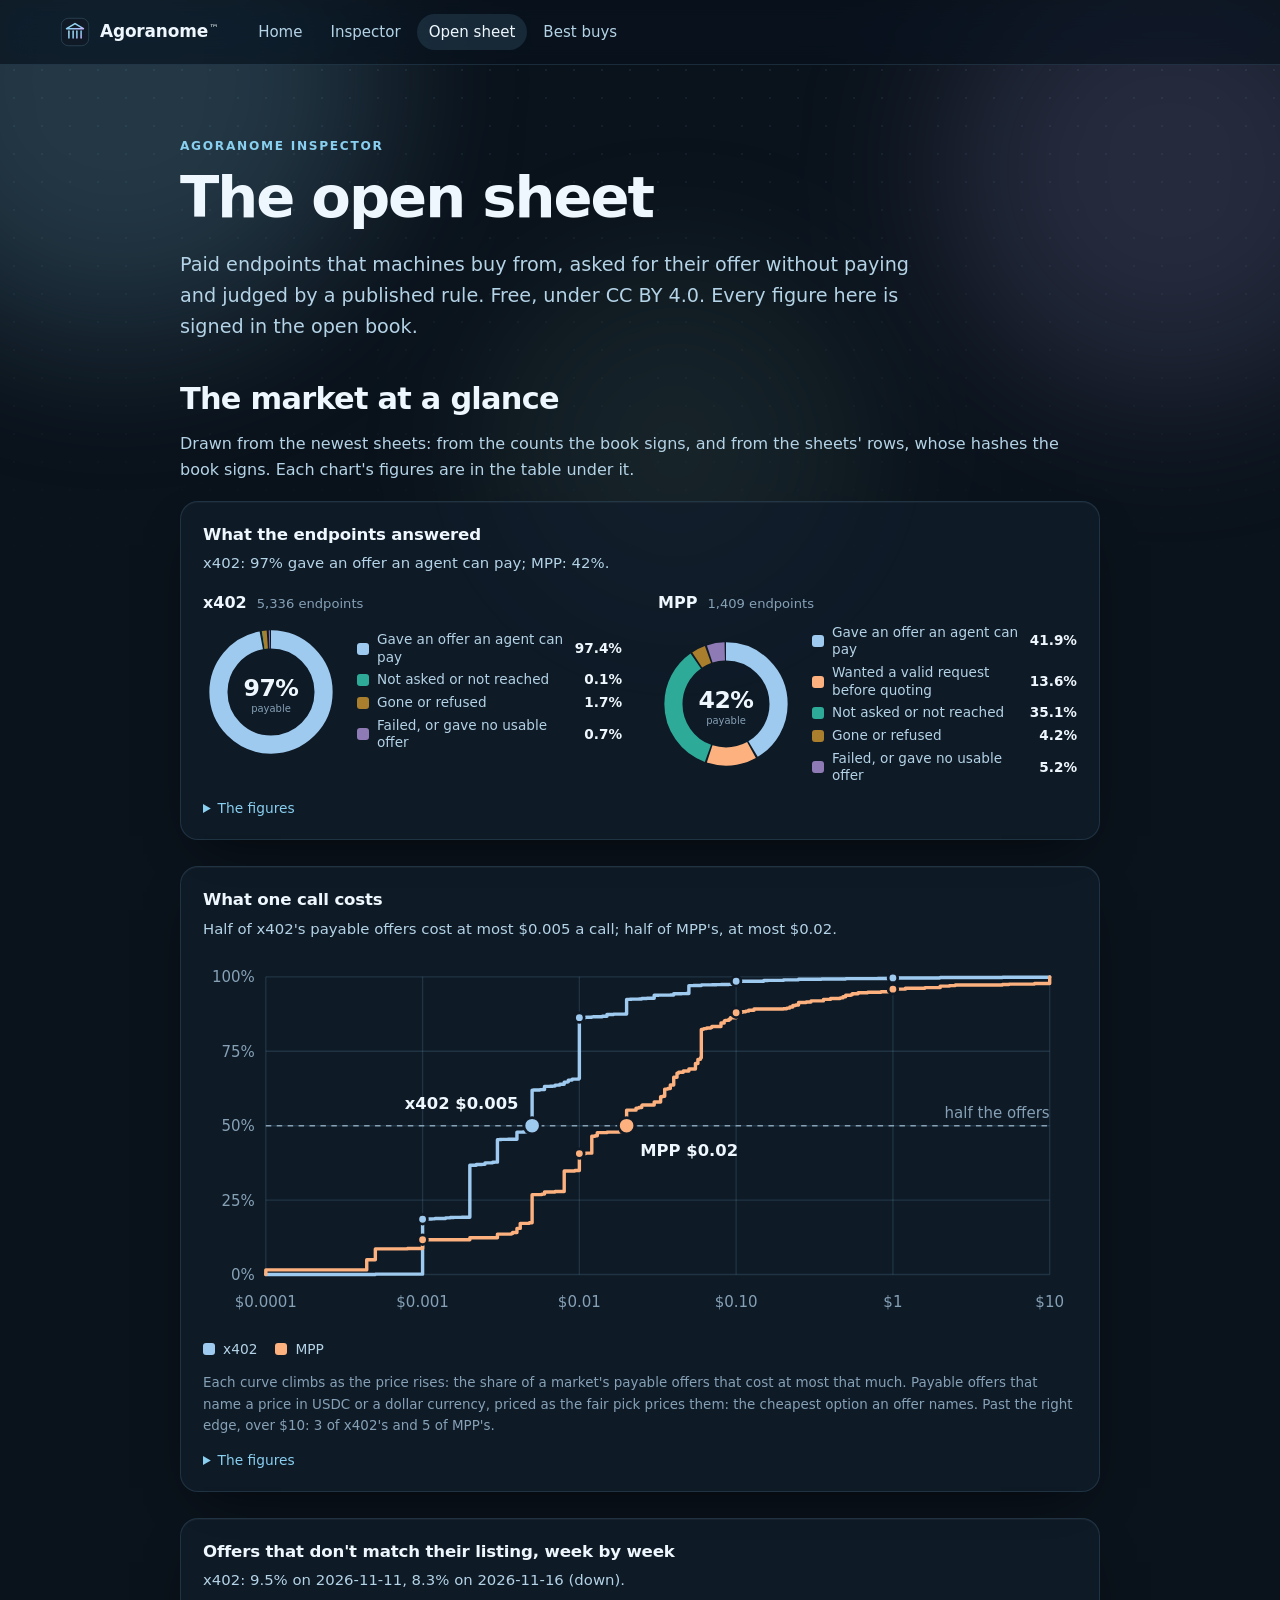
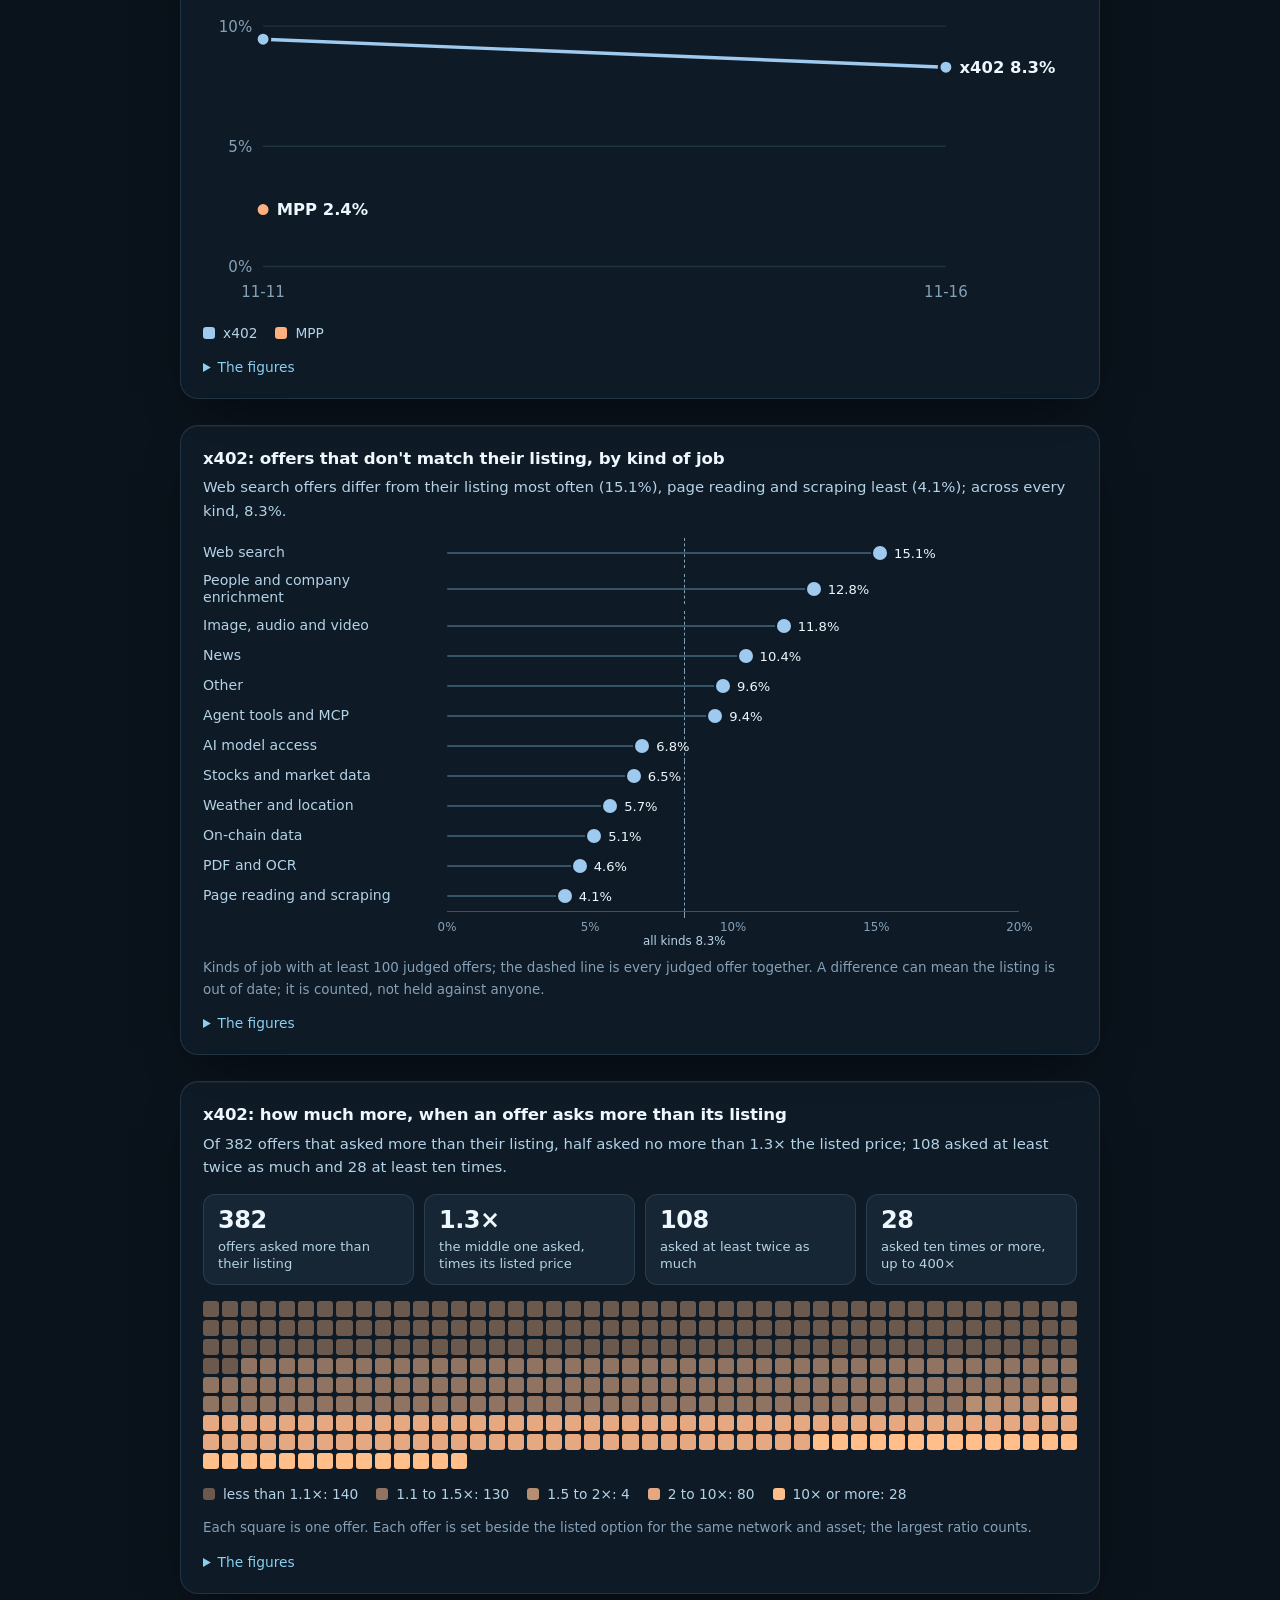
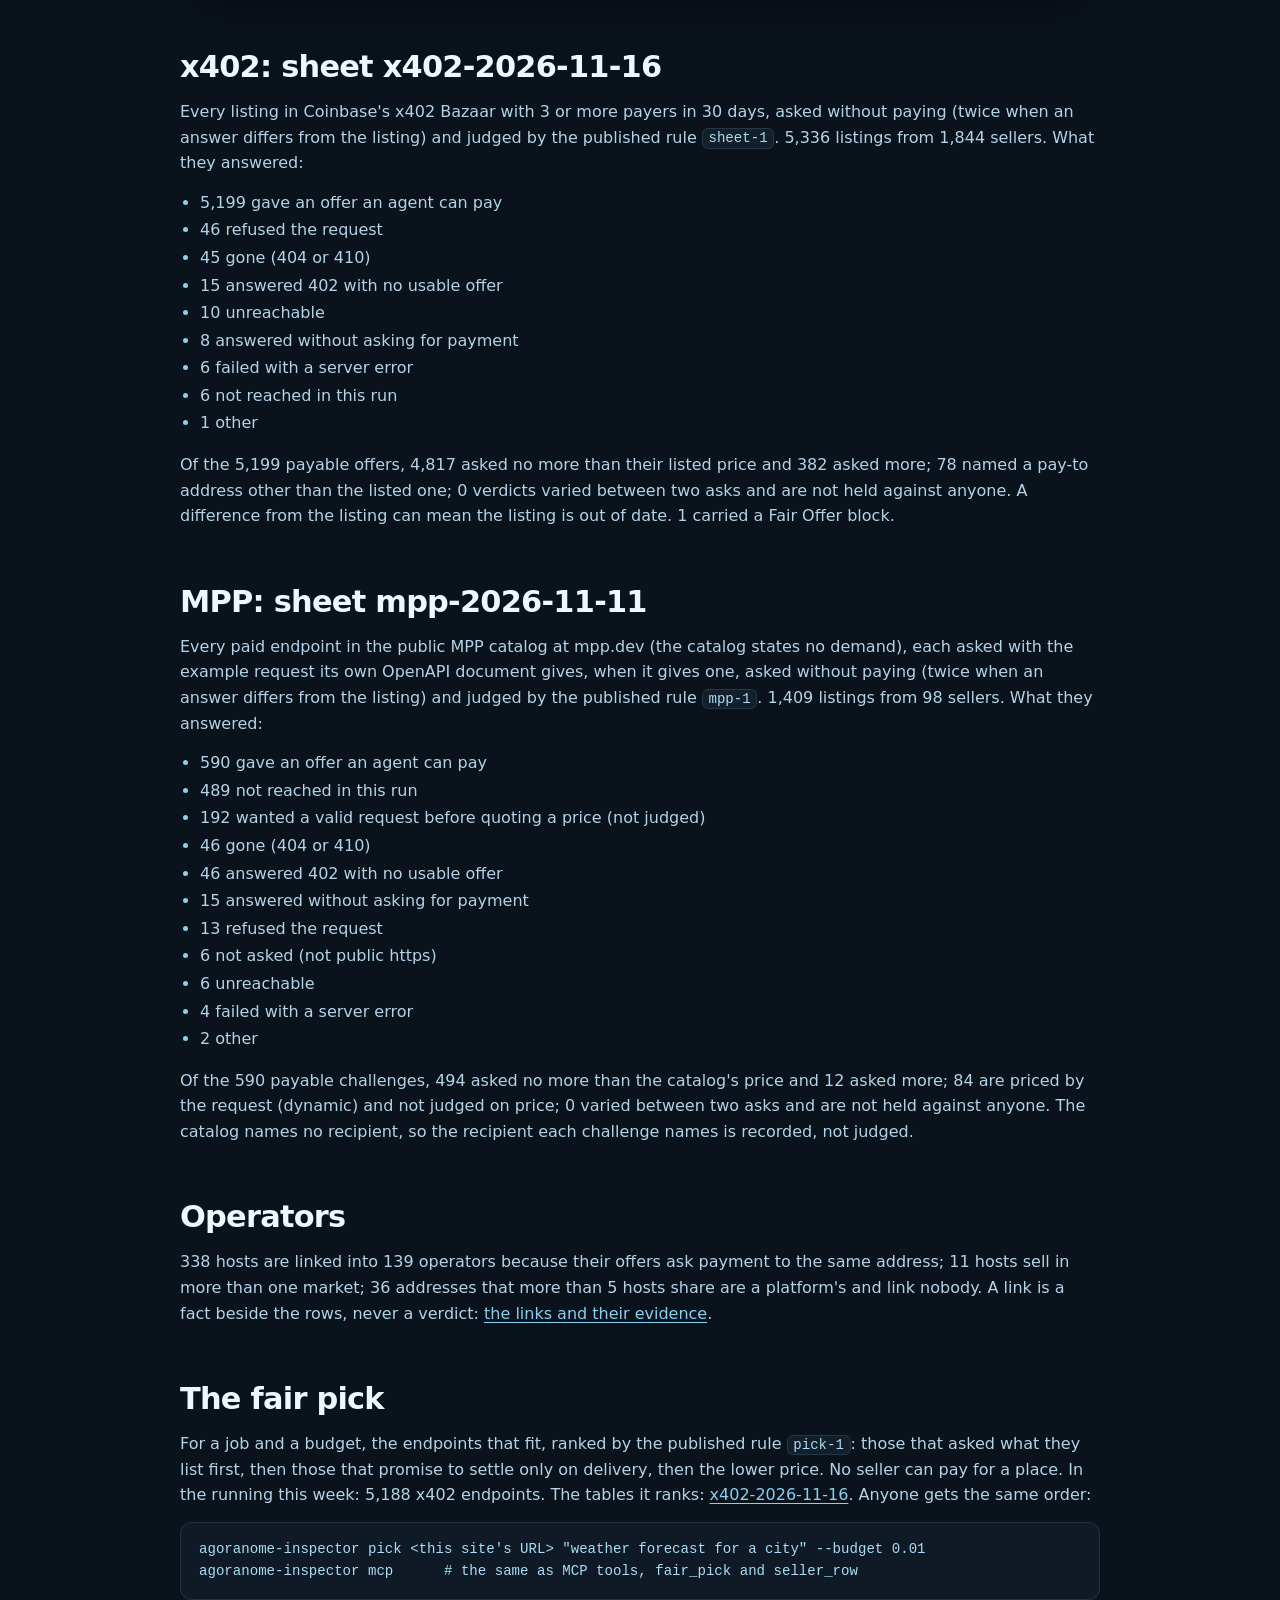
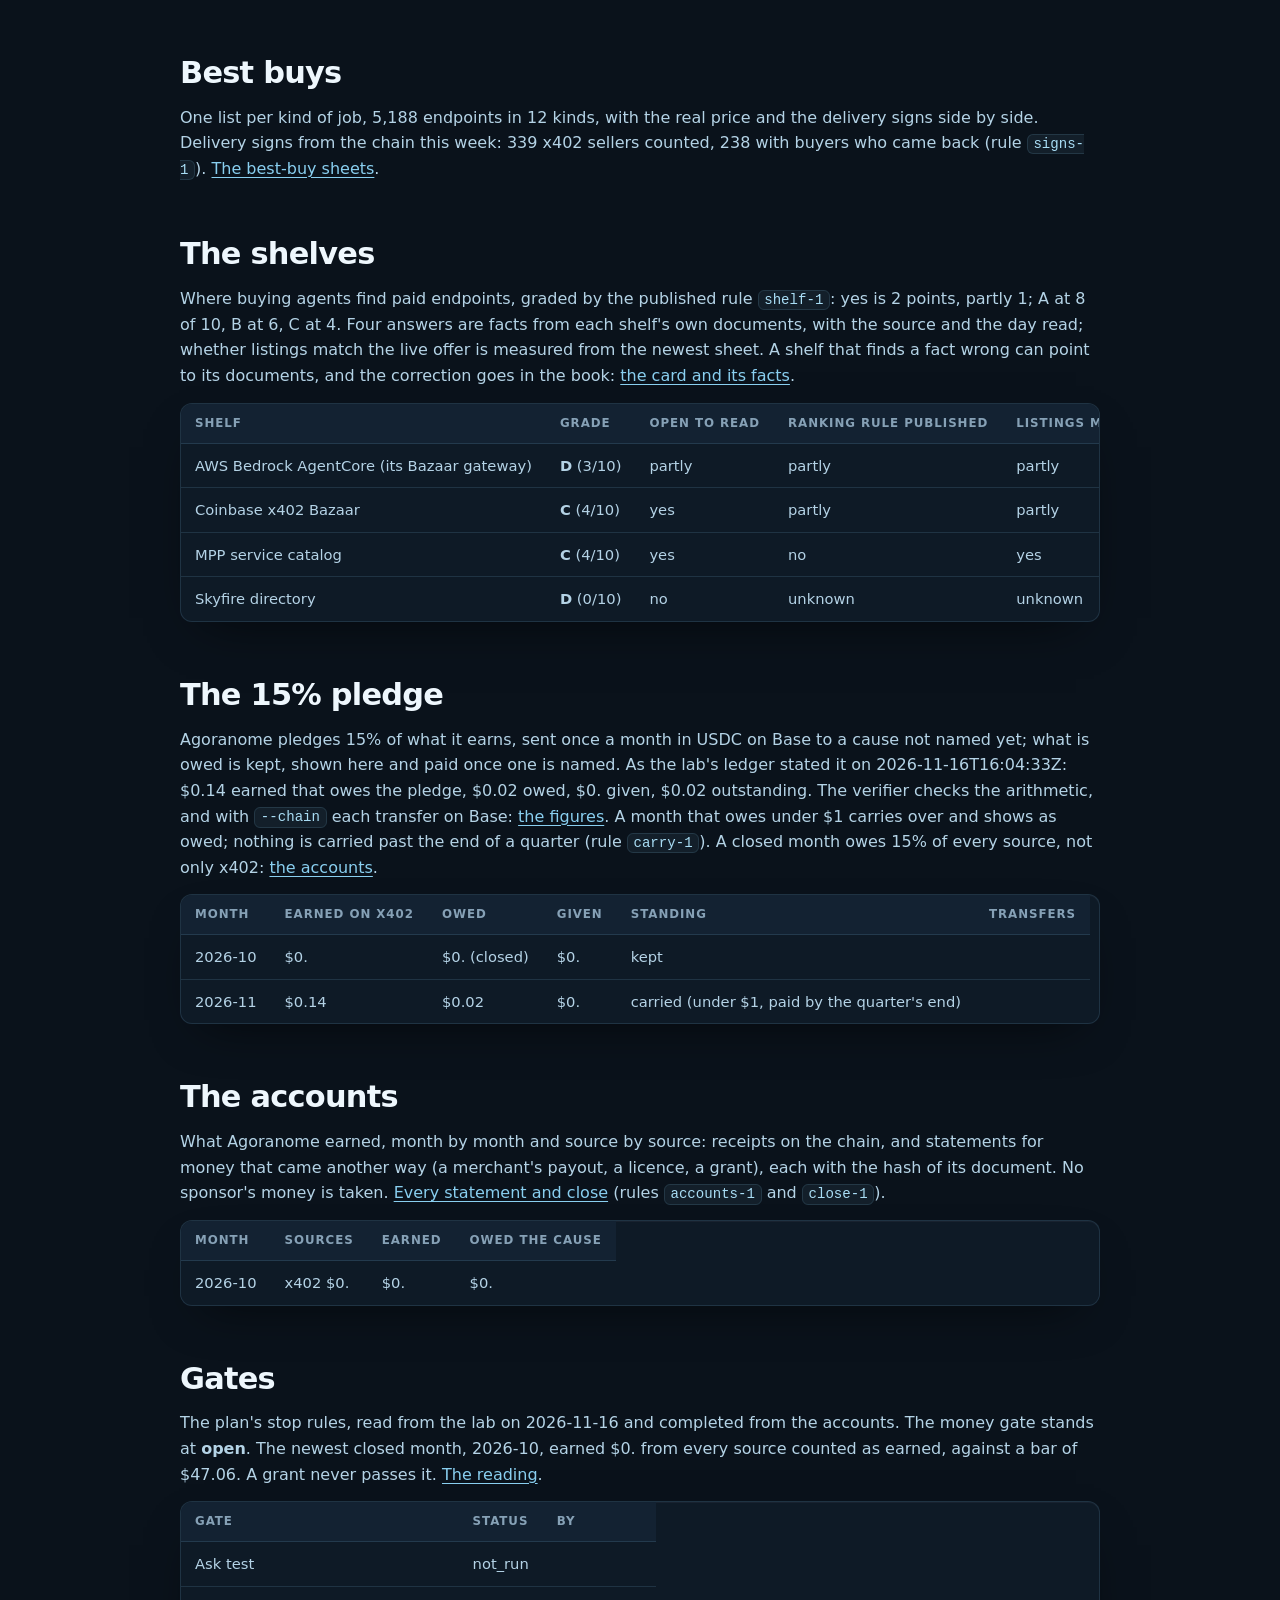
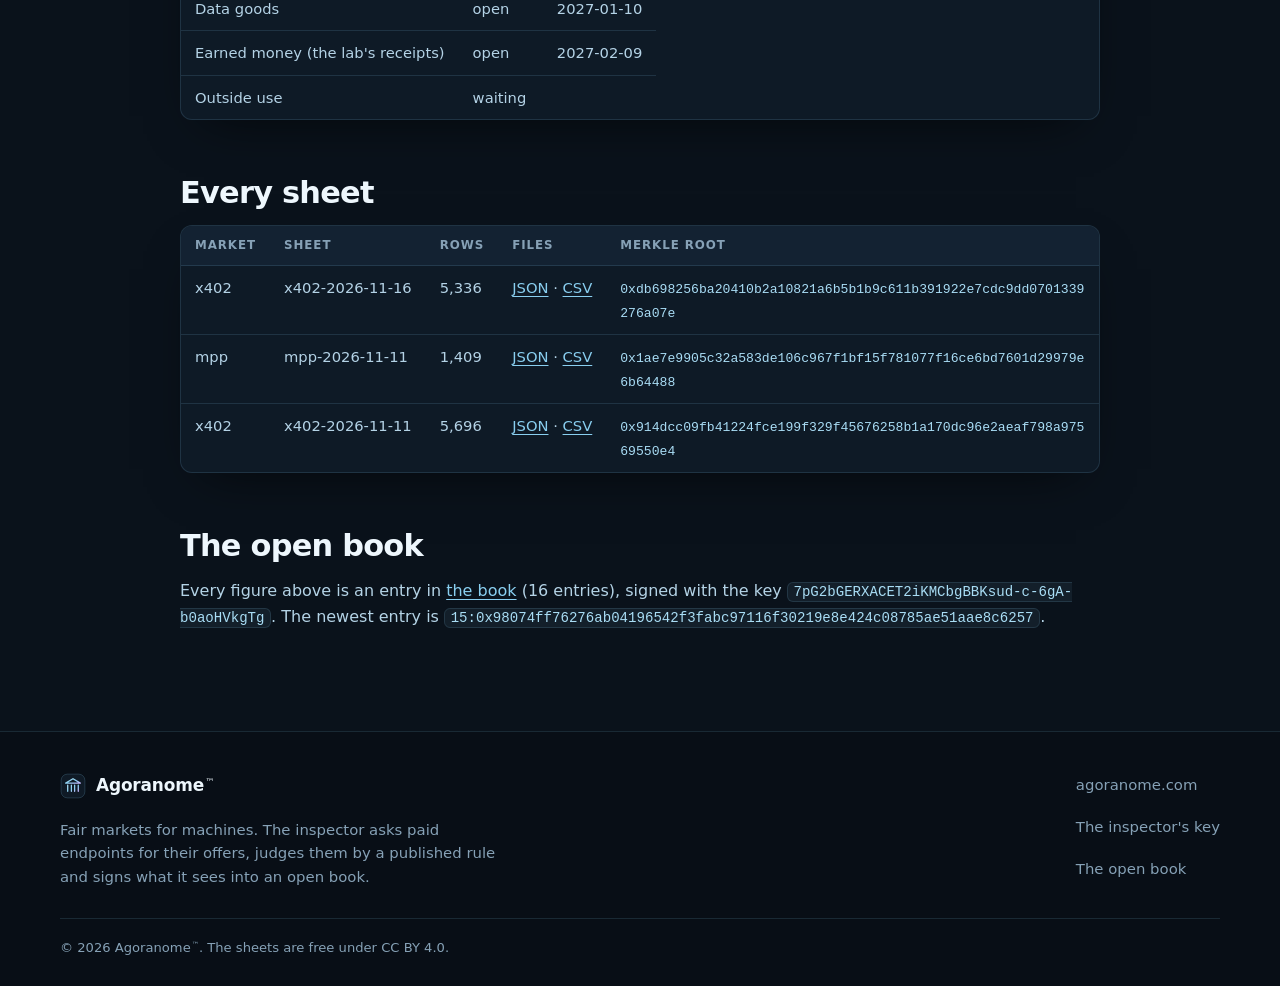
==== commit c8c793a2: "Sheet 2026-11-16" ====
--- a/index.html
+++ b/index.html
@@ -23,6 +23,7 @@
       <li><a href="https://agoranome.com/">Home</a></li>
       <li><a href="https://agoranome.com/inspector">Inspector</a></li>
       <li><a href="index.html" aria-current="page">Open sheet</a></li>
+      <li><a href="best-buy/index.html">Best buys</a></li>
     </ul>
   </nav>
 </header>
@@ -33,10 +34,11 @@
 rule. Free, under CC BY 4.0. Every figure here is signed in the open book.</p>
 <h2>The market at a glance</h2>
 <p>Drawn from the newest sheets: from the counts the book signs, and from the sheets' rows, whose hashes the book signs. Each chart's figures are in the table under it.</p>
-<figure class="chart"><figcaption><span class="chart-title">What the endpoints answered</span><span class="chart-sub">x402: 96% gave an offer an agent can pay; MPP: 42%.</span></figcaption><div class="rings"><div class="ring"><div class="ring-head"><b>x402</b><span>5,696 endpoints</span></div><div class="ring-body"><svg class="ring-svg" viewBox="0 0 150 150" role="group" aria-label="x402: what 5,696 endpoints answered"><circle class="arc s1" cx="75" cy="75" r="58" stroke-dasharray="349.44 14.99" stroke-dashoffset="-0.00" transform="rotate(-90 75 75)" tabindex="0" role="img" aria-label="x402: gave an offer an agent can pay: 5,493 · 96.4%" data-v="5,493 · 96.4%" data-l="x402: gave an offer an agent can pay"></circle><circle class="arc s3" cx="75" cy="75" r="58" stroke-dasharray="1.00 363.42" stroke-dashoffset="-351.44" transform="rotate(-90 75 75)" tabindex="0" role="img" aria-label="x402: not asked or not reached: 39 · 0.7%" data-v="39 · 0.7%" data-l="x402: not asked or not reached"></circle><circle class="arc s4" cx="75" cy="75" r="58" stroke-dasharray="4.46 359.96" stroke-dashoffset="-353.93" transform="rotate(-90 75 75)" tabindex="0" role="img" aria-label="x402: gone or refused: 101 · 1.8%" data-v="101 · 1.8%" data-l="x402: gone or refused"></circle><circle class="arc s5" cx="75" cy="75" r="58" stroke-dasharray="2.03 362.39" stroke-dashoffset="-360.39" transform="rotate(-90 75 75)" tabindex="0" role="img" aria-label="x402: failed, or gave no usable offer: 63 · 1.1%" data-v="63 · 1.1%" data-l="x402: failed, or gave no usable offer"></circle><text class="ring-big" x="75" y="79" text-anchor="middle">96%</text><text class="ring-small" x="75" y="97" text-anchor="middle">payable</text></svg><ul class="ring-parts"><li><i class="s1"></i><span>Gave an offer an agent can pay</span><b>96.4%</b></li><li><i class="s3"></i><span>Not asked or not reached</span><b>0.7%</b></li><li><i class="s4"></i><span>Gone or refused</span><b>1.8%</b></li><li><i class="s5"></i><span>Failed, or gave no usable offer</span><b>1.1%</b></li></ul></div></div><div class="ring"><div class="ring-head"><b>MPP</b><span>1,409 endpoints</span></div><div class="ring-body"><svg class="ring-svg" viewBox="0 0 150 150" role="group" aria-label="MPP: what 1,409 endpoints answered"><circle class="arc s1" cx="75" cy="75" r="58" stroke-dasharray="150.60 213.83" stroke-dashoffset="-0.00" transform="rotate(-90 75 75)" tabindex="0" role="img" aria-label="MPP: gave an offer an agent can pay: 590 · 41.9%" data-v="590 · 41.9%" data-l="MPP: gave an offer an agent can pay"></circle><circle class="arc s2" cx="75" cy="75" r="58" stroke-dasharray="47.66 316.77" stroke-dashoffset="-152.60" transform="rotate(-90 75 75)" tabindex="0" role="img" aria-label="MPP: wanted a valid request before quoting: 192 · 13.6%" data-v="192 · 13.6%" data-l="MPP: wanted a valid request before quoting"></circle><circle class="arc s3" cx="75" cy="75" r="58" stroke-dasharray="126.03 238.40" stroke-dashoffset="-202.26" transform="rotate(-90 75 75)" tabindex="0" role="img" aria-label="MPP: not asked or not reached: 495 · 35.1%" data-v="495 · 35.1%" data-l="MPP: not asked or not reached"></circle><circle class="arc s4" cx="75" cy="75" r="58" stroke-dasharray="13.26 351.16" stroke-dashoffset="-330.28" transform="rotate(-90 75 75)" tabindex="0" role="img" aria-label="MPP: gone or refused: 59 · 4.2%" data-v="59 · 4.2%" data-l="MPP: gone or refused"></circle><circle class="arc s5" cx="75" cy="75" r="58" stroke-dasharray="16.88 347.54" stroke-dashoffset="-345.54" transform="rotate(-90 75 75)" tabindex="0" role="img" aria-label="MPP: failed, or gave no usable offer: 73 · 5.2%" data-v="73 · 5.2%" data-l="MPP: failed, or gave no usable offer"></circle><text class="ring-big" x="75" y="79" text-anchor="middle">42%</text><text class="ring-small" x="75" y="97" text-anchor="middle">payable</text></svg><ul class="ring-parts"><li><i class="s1"></i><span>Gave an offer an agent can pay</span><b>41.9%</b></li><li><i class="s2"></i><span>Wanted a valid request before quoting</span><b>13.6%</b></li><li><i class="s3"></i><span>Not asked or not reached</span><b>35.1%</b></li><li><i class="s4"></i><span>Gone or refused</span><b>4.2%</b></li><li><i class="s5"></i><span>Failed, or gave no usable offer</span><b>5.2%</b></li></ul></div></div></div><details class="chart-table"><summary>The figures</summary><table><tr><th>Market</th><th>Answer</th><th>Endpoints</th><th>Share</th></tr><tr><td>x402</td><td>Gave an offer an agent can pay</td><td>5,493</td><td>96.4%</td></tr><tr><td>x402</td><td>Not asked or not reached</td><td>39</td><td>0.7%</td></tr><tr><td>x402</td><td>Gone or refused</td><td>101</td><td>1.8%</td></tr><tr><td>x402</td><td>Failed, or gave no usable offer</td><td>63</td><td>1.1%</td></tr><tr><td>MPP</td><td>Gave an offer an agent can pay</td><td>590</td><td>41.9%</td></tr><tr><td>MPP</td><td>Wanted a valid request before quoting</td><td>192</td><td>13.6%</td></tr><tr><td>MPP</td><td>Not asked or not reached</td><td>495</td><td>35.1%</td></tr><tr><td>MPP</td><td>Gone or refused</td><td>59</td><td>4.2%</td></tr><tr><td>MPP</td><td>Failed, or gave no usable offer</td><td>73</td><td>5.2%</td></tr></table></details></figure>
-<figure class="chart"><figcaption><span class="chart-title">What one call costs</span><span class="chart-sub">Half of x402&#x27;s payable offers cost at most $0.005 a call; half of MPP&#x27;s, at most $0.02.</span></figcaption><div class="chart-scroll"><svg class="chart-svg" viewBox="0 0 640 270" role="group" aria-label="Share of payable offers that cost at most each price"><line class="grid" x1="46" x2="620" y1="234.0" y2="234.0"/><text class="tick" x="38" y="238.0" text-anchor="end">0%</text><line class="grid" x1="46" x2="620" y1="179.5" y2="179.5"/><text class="tick" x="38" y="183.5" text-anchor="end">25%</text><line class="grid" x1="46" x2="620" y1="125.0" y2="125.0"/><text class="tick" x="38" y="129.0" text-anchor="end">50%</text><line class="grid" x1="46" x2="620" y1="70.5" y2="70.5"/><text class="tick" x="38" y="74.5" text-anchor="end">75%</text><line class="grid" x1="46" x2="620" y1="16.0" y2="16.0"/><text class="tick" x="38" y="20.0" text-anchor="end">100%</text><line class="grid grid-v" x1="46.0" x2="46.0" y1="16" y2="234"/><text class="tick" x="46.0" y="258" text-anchor="middle">$0.0001</text><line class="grid grid-v" x1="160.8" x2="160.8" y1="16" y2="234"/><text class="tick" x="160.8" y="258" text-anchor="middle">$0.001</text><line class="grid grid-v" x1="275.6" x2="275.6" y1="16" y2="234"/><text class="tick" x="275.6" y="258" text-anchor="middle">$0.01</text><line class="grid grid-v" x1="390.4" x2="390.4" y1="16" y2="234"/><text class="tick" x="390.4" y="258" text-anchor="middle">$0.10</text><line class="grid grid-v" x1="505.2" x2="505.2" y1="16" y2="234"/><text class="tick" x="505.2" y="258" text-anchor="middle">$1</text><line class="grid grid-v" x1="620.0" x2="620.0" y1="16" y2="234"/><text class="tick" x="620.0" y="258" text-anchor="middle">$10</text><line class="ref" x1="46" x2="620" y1="125.0" y2="125.0"/><text class="ref-label" x="620" y="119.0" text-anchor="end">half the offers</text><path class="line s1" d="M46,234.0H46.0V234.0H126.2V233.7H160.8V194.4H162.9V194.2H164.7V194.2H165.6V194.1H167.8V194.1H169.9V193.8H171.1V193.7H177.6V193.2H181.0V192.9H183.8V192.8H185.8V192.8H187.7V192.8H189.4V192.7H193.9V192.6H195.4V154.7H195.4V154.6H195.5V154.6H195.5V154.5H195.6V154.5H195.9V154.5H198.1V154.4H200.1V153.9H201.2V153.9H204.4V153.8H204.4V153.7H205.6V153.7H206.5V152.4H212.1V152.4H212.1V151.8H213.5V151.8H215.6V135.4H217.2V135.4H218.0V135.3H218.6V135.3H218.6V135.3H220.3V135.2H222.5V135.2H222.9V135.1H223.3V135.0H229.9V129.7H232.3V129.7H234.1V129.7H235.8V129.4H239.0V129.4H240.0V129.3H240.3V129.3H241.0V99.0H242.0V98.9H243.7V98.9H244.9V98.8H245.8V98.8H246.7V98.4H248.6V98.4H250.1V96.1H254.1V96.1H256.0V96.0H257.8V95.5H259.8V95.4H261.1V95.4H261.3V95.2H261.3V95.2H264.5V93.3H266.9V93.1H267.5V91.4H270.3V90.9H275.1V90.3H275.6V47.0H275.6V46.9H275.6V46.9H280.4V46.7H284.7V46.3H285.7V46.3H288.7V46.2H290.2V46.2H292.4V45.6H292.4V45.6H295.8V44.7H297.8V44.7H298.7V44.6H300.6V44.5H300.7V44.5H301.5V44.4H302.6V44.4H304.9V44.4H310.2V34.0H312.6V33.9H314.0V33.8H316.0V33.7H319.2V33.7H321.3V33.3H321.7V33.2H325.1V33.2H326.9V33.2H330.4V31.1H333.7V31.1H338.1V31.0H339.5V31.0H341.7V30.9H342.2V30.9H344.7V30.0H345.9V29.9H347.1V29.9H350.6V29.8H353.8V29.8H355.3V29.7H355.8V22.8H355.8V22.8H359.2V22.7H359.7V22.7H361.5V22.6H364.9V22.1H372.6V22.0H379.3V21.9H379.9V21.9H385.1V21.8H390.4V19.2H395.2V19.2H399.5V19.1H401.8V19.1H410.6V18.5H413.8V18.5H419.7V18.4H425.0V18.1H429.7V18.1H436.1V17.7H441.7V17.7H445.2V17.6H452.9V17.5H459.8V17.5H461.9V17.5H470.6V17.2H474.6V17.2H490.9V17.2H503.5V17.1H504.7V17.1H505.2V16.6H539.5V16.6H539.8V16.4H560.0V16.4H585.4V16.3H585.5V16.3H587.8V16.2H620.0V16.1H620.0V16.1H620.0V16.0H620"/><circle class="dot dot-s s1" cx="160.8" cy="194.4" r="3.5" tabindex="0" role="img" aria-label="x402: 18.2% cost at most $0.001" data-v="18.2% cost at most $0.001" data-l="x402"></circle><circle class="dot dot-s s1" cx="275.6" cy="47.0" r="3.5" tabindex="0" role="img" aria-label="x402: 85.8% cost at most $0.01" data-v="85.8% cost at most $0.01" data-l="x402"></circle><circle class="dot dot-s s1" cx="390.4" cy="19.2" r="3.5" tabindex="0" role="img" aria-label="x402: 98.5% cost at most $0.10" data-v="98.5% cost at most $0.10" data-l="x402"></circle><circle class="dot dot-s s1" cx="505.2" cy="16.6" r="3.5" tabindex="0" role="img" aria-label="x402: 99.7% cost at most $1" data-v="99.7% cost at most $1" data-l="x402"></circle><circle class="dot s1" cx="241.0" cy="125.0" r="6" tabindex="0" role="img" aria-label="x402, the middle price: half cost at most $0.005" data-v="half cost at most $0.005" data-l="x402, the middle price"></circle><text class="end" x="231.0" y="113.0" text-anchor="end">x402 $0.005</text><path class="line s2" d="M46,234.0H46.0V233.2H46.0V232.9H46.0V230.6H119.9V223.1H126.2V215.2H149.7V214.9H160.8V208.5H195.4V207.0H215.6V204.4H225.6V204.0H226.7V203.2H229.9V200.2H232.3V196.5H239.0V196.1H241.0V175.5H248.0V175.1H250.1V173.6H257.8V173.2H264.5V158.2H272.3V157.8H275.6V145.4H280.4V145.1H284.7V132.7H287.1V132.3H288.7V130.1H295.8V129.7H304.9V129.3H310.2V113.6H317.1V112.1H319.2V111.7H321.3V110.2H321.7V109.8H330.4V107.6H335.1V103.8H336.6V103.4H338.1V98.2H340.4V97.8H342.2V95.2H344.7V89.5H347.1V86.5H348.3V85.8H351.7V85.0H355.8V83.5H360.6V79.4H362.4V76.4H364.3V75.3H364.9V54.6H366.0V54.3H366.7V53.9H368.9V53.5H371.9V53.1H372.6V52.4H379.3V49.8H381.7V48.3H382.3V47.9H385.1V47.1H386.2V46.0H390.4V42.3H392.8V41.9H395.2V41.5H397.4V41.1H399.5V40.4H403.5V39.6H425.0V39.3H427.4V38.9H429.7V38.1H431.9V37.0H434.0V36.6H436.1V34.8H441.7V34.4H445.2V33.6H454.3V32.5H459.5V31.8H466.5V31.4H468.6V30.6H470.6V29.5H474.5V29.1H475.4V28.4H479.7V27.6H486.7V27.3H496.5V26.9H505.2V25.0H514.3V24.3H528.6V23.9H539.8V22.8H546.5V22.4H550.9V22.0H585.4V21.6H590.2V21.3H608.9V20.9H620.0V17.9H620.0V17.5H620.0V16.4H620.0V16.0H620"/><circle class="dot dot-s s2" cx="160.8" cy="208.5" r="3.5" tabindex="0" role="img" aria-label="MPP: 11.7% cost at most $0.001" data-v="11.7% cost at most $0.001" data-l="MPP"></circle><circle class="dot dot-s s2" cx="275.6" cy="145.4" r="3.5" tabindex="0" role="img" aria-label="MPP: 40.6% cost at most $0.01" data-v="40.6% cost at most $0.01" data-l="MPP"></circle><circle class="dot dot-s s2" cx="390.4" cy="42.3" r="3.5" tabindex="0" role="img" aria-label="MPP: 88.0% cost at most $0.10" data-v="88.0% cost at most $0.10" data-l="MPP"></circle><circle class="dot dot-s s2" cx="505.2" cy="25.0" r="3.5" tabindex="0" role="img" aria-label="MPP: 95.9% cost at most $1" data-v="95.9% cost at most $1" data-l="MPP"></circle><circle class="dot s2" cx="310.2" cy="125.0" r="6" tabindex="0" role="img" aria-label="MPP, the middle price: half cost at most $0.02" data-v="half cost at most $0.02" data-l="MPP, the middle price"></circle><text class="end" x="320.2" y="147.0" text-anchor="start">MPP $0.02</text></svg></div><ul class="chart-legend"><li><i class="s1"></i>x402</li><li><i class="s2"></i>MPP</li></ul><p class="chart-note">Each curve climbs as the price rises: the share of a market&#x27;s payable offers that cost at most that much. Payable offers that name a price in USDC or a dollar currency, priced as the fair pick prices them: the cheapest option an offer names. Past the right edge, over $10: 3 of x402&#x27;s and 5 of MPP&#x27;s.</p><details class="chart-table"><summary>The figures</summary><table><tr><th>Market</th><th>Price of one call</th><th>Offers</th><th>Share</th><th>At most this band</th></tr><tr><td>x402</td><td>under $0.001</td><td>8</td><td>0.1%</td><td>0.1%</td></tr><tr><td>x402</td><td>$0.001 to $0.01</td><td>3,608</td><td>65.8%</td><td>65.9%</td></tr><tr><td>x402</td><td>$0.01 to $0.10</td><td>1,725</td><td>31.4%</td><td>97.3%</td></tr><tr><td>x402</td><td>$0.10 to $1</td><td>119</td><td>2.2%</td><td>99.5%</td></tr><tr><td>x402</td><td>$1 or more</td><td>27</td><td>0.5%</td><td>100%</td></tr><tr><td>MPP</td><td>under $0.001</td><td>51</td><td>8.8%</td><td>8.8%</td></tr><tr><td>MPP</td><td>$0.001 to $0.01</td><td>152</td><td>26.2%</td><td>34.9%</td></tr><tr><td>MPP</td><td>$0.01 to $0.10</td><td>298</td><td>51.3%</td><td>86.2%</td></tr><tr><td>MPP</td><td>$0.10 to $1</td><td>51</td><td>8.8%</td><td>95.0%</td></tr><tr><td>MPP</td><td>$1 or more</td><td>29</td><td>5.0%</td><td>100%</td></tr></table></details></figure>
-<figure class="chart"><figcaption><span class="chart-title">x402: offers that don&#x27;t match their listing, by kind of job</span><span class="chart-sub">Web search offers differ from their listing most often (15.5%), page reading and scraping least (3.8%); across every kind, 9.5%.</span></figcaption><div class="dots" style="--ref:47.26%"><div class="dot-row"><span class="dot-name">Web search</span><span class="dot-track"><i class="stem" style="width:77.74%"></i><span class="pin s1" style="left:77.74%" tabindex="0" role="img" aria-label="x402, web search: 15.5% · 81 of 521" data-v="15.5% · 81 of 521" data-l="x402, web search"></span><span class="dot-val" style="left:77.74%">15.5%</span></span></div><div class="dot-row"><span class="dot-name">Image, audio and video</span><span class="dot-track"><i class="stem" style="width:68.90%"></i><span class="pin s1" style="left:68.90%" tabindex="0" role="img" aria-label="x402, image, audio and video: 13.8% · 35 of 254" data-v="13.8% · 35 of 254" data-l="x402, image, audio and video"></span><span class="dot-val" style="left:68.90%">13.8%</span></span></div><div class="dot-row"><span class="dot-name">News</span><span class="dot-track"><i class="stem" style="width:60.98%"></i><span class="pin s1" style="left:60.98%" tabindex="0" role="img" aria-label="x402, news: 12.2% · 15 of 123" data-v="12.2% · 15 of 123" data-l="x402, news"></span><span class="dot-val" style="left:60.98%">12.2%</span></span></div><div class="dot-row"><span class="dot-name">People and company enrichment</span><span class="dot-track"><i class="stem" style="width:59.62%"></i><span class="pin s1" style="left:59.62%" tabindex="0" role="img" aria-label="x402, people and company enrichment: 11.9% · 31 of 260" data-v="11.9% · 31 of 260" data-l="x402, people and company enrichment"></span><span class="dot-val" style="left:59.62%">11.9%</span></span></div><div class="dot-row"><span class="dot-name">Other</span><span class="dot-track"><i class="stem" style="width:58.79%"></i><span class="pin s1" style="left:58.79%" tabindex="0" role="img" aria-label="x402, other: 11.8% · 121 of 1,029" data-v="11.8% · 121 of 1,029" data-l="x402, other"></span><span class="dot-val" style="left:58.79%">11.8%</span></span></div><div class="dot-row"><span class="dot-name">Agent tools and MCP</span><span class="dot-track"><i class="stem" style="width:49.64%"></i><span class="pin s1" style="left:49.64%" tabindex="0" role="img" aria-label="x402, agent tools and mcp: 9.9% · 55 of 554" data-v="9.9% · 55 of 554" data-l="x402, agent tools and mcp"></span><span class="dot-val" style="left:49.64%">9.9%</span></span></div><div class="dot-row"><span class="dot-name">AI model access</span><span class="dot-track"><i class="stem" style="width:49.13%"></i><span class="pin s1" style="left:49.13%" tabindex="0" role="img" aria-label="x402, ai model access: 9.8% · 34 of 346" data-v="9.8% · 34 of 346" data-l="x402, ai model access"></span><span class="dot-val" style="left:49.13%">9.8%</span></span></div><div class="dot-row"><span class="dot-name">Weather and location</span><span class="dot-track"><i class="stem" style="width:39.72%"></i><span class="pin s1" style="left:39.72%" tabindex="0" role="img" aria-label="x402, weather and location: 7.9% · 17 of 214" data-v="7.9% · 17 of 214" data-l="x402, weather and location"></span><span class="dot-val" style="left:39.72%">7.9%</span></span></div><div class="dot-row"><span class="dot-name">Stocks and market data</span><span class="dot-track"><i class="stem" style="width:32.67%"></i><span class="pin s1" style="left:32.67%" tabindex="0" role="img" aria-label="x402, stocks and market data: 6.5% · 23 of 352" data-v="6.5% · 23 of 352" data-l="x402, stocks and market data"></span><span class="dot-val" style="left:32.67%">6.5%</span></span></div><div class="dot-row"><span class="dot-name">On-chain data</span><span class="dot-track"><i class="stem" style="width:30.82%"></i><span class="pin s1" style="left:30.82%" tabindex="0" role="img" aria-label="x402, on-chain data: 6.2% · 89 of 1,444" data-v="6.2% · 89 of 1,444" data-l="x402, on-chain data"></span><span class="dot-val" style="left:30.82%">6.2%</span></span></div><div class="dot-row"><span class="dot-name">PDF and OCR</span><span class="dot-track"><i class="stem" style="width:28.48%"></i><span class="pin s1" style="left:28.48%" tabindex="0" role="img" aria-label="x402, pdf and ocr: 5.7% · 9 of 158" data-v="5.7% · 9 of 158" data-l="x402, pdf and ocr"></span><span class="dot-val" style="left:28.48%">5.7%</span></span></div><div class="dot-row"><span class="dot-name">Page reading and scraping</span><span class="dot-track"><i class="stem" style="width:19.07%"></i><span class="pin s1" style="left:19.07%" tabindex="0" role="img" aria-label="x402, page reading and scraping: 3.8% · 9 of 236" data-v="3.8% · 9 of 236" data-l="x402, page reading and scraping"></span><span class="dot-val" style="left:19.07%">3.8%</span></span></div><div class="dot-row dot-axis"><span class="dot-name"></span><span class="dot-track"><b style="left:0.00%">0%</b><b style="left:25.00%">5%</b><b style="left:50.00%">10%</b><b style="left:75.00%">15%</b><b style="left:100.00%">20%</b><em style="left:47.26%">all kinds 9.5%</em></span></div></div><p class="chart-note">Kinds of job with at least 100 judged offers; the dashed line is every judged offer together. A difference can mean the listing is out of date; it is counted, not held against anyone.</p><details class="chart-table"><summary>The figures</summary><table><tr><th>Kind of job</th><th>Don&#x27;t match</th><th>Judged</th><th>Share</th></tr><tr><td>Web search</td><td>81</td><td>521</td><td>15.5%</td></tr><tr><td>Image, audio and video</td><td>35</td><td>254</td><td>13.8%</td></tr><tr><td>News</td><td>15</td><td>123</td><td>12.2%</td></tr><tr><td>People and company enrichment</td><td>31</td><td>260</td><td>11.9%</td></tr><tr><td>Other</td><td>121</td><td>1,029</td><td>11.8%</td></tr><tr><td>Agent tools and MCP</td><td>55</td><td>554</td><td>9.9%</td></tr><tr><td>AI model access</td><td>34</td><td>346</td><td>9.8%</td></tr><tr><td>Weather and location</td><td>17</td><td>214</td><td>7.9%</td></tr><tr><td>Stocks and market data</td><td>23</td><td>352</td><td>6.5%</td></tr><tr><td>On-chain data</td><td>89</td><td>1,444</td><td>6.2%</td></tr><tr><td>PDF and OCR</td><td>9</td><td>158</td><td>5.7%</td></tr><tr><td>Page reading and scraping</td><td>9</td><td>236</td><td>3.8%</td></tr><tr><td>Every kind together</td><td>519</td><td>5,491</td><td>9.5%</td></tr></table></details></figure>
-<figure class="chart"><figcaption><span class="chart-title">x402: how much more, when an offer asks more than its listing</span><span class="chart-sub">Of 459 offers that asked more than their listing, half asked no more than 1.2× the listed price; 113 asked at least twice as much and 27 at least ten times.</span></figcaption><div class="tiles"><div class="tile"><b>459</b><span>offers asked more than their listing</span></div><div class="tile"><b>1.2×</b><span>the middle one asked, times its listed price</span></div><div class="tile"><b>113</b><span>asked at least twice as much</span></div><div class="tile"><b>27</b><span>asked ten times or more, up to 400×</span></div></div><div class="waffle" role="img" aria-label="459 offers, one square each, shaded by how many times their listed price they asked"><i class="r1" data-v="less than 1.1×" data-l="47 offers (10.2%)"></i><i class="r1" data-v="less than 1.1×" data-l="47 offers (10.2%)"></i><i class="r1" data-v="less than 1.1×" data-l="47 offers (10.2%)"></i><i class="r1" data-v="less than 1.1×" data-l="47 offers (10.2%)"></i><i class="r1" data-v="less than 1.1×" data-l="47 offers (10.2%)"></i><i class="r1" data-v="less than 1.1×" data-l="47 offers (10.2%)"></i><i class="r1" data-v="less than 1.1×" data-l="47 offers (10.2%)"></i><i class="r1" data-v="less than 1.1×" data-l="47 offers (10.2%)"></i><i class="r1" data-v="less than 1.1×" data-l="47 offers (10.2%)"></i><i class="r1" data-v="less than 1.1×" data-l="47 offers (10.2%)"></i><i class="r1" data-v="less than 1.1×" data-l="47 offers (10.2%)"></i><i class="r1" data-v="less than 1.1×" data-l="47 offers (10.2%)"></i><i class="r1" data-v="less than 1.1×" data-l="47 offers (10.2%)"></i><i class="r1" data-v="less than 1.1×" data-l="47 offers (10.2%)"></i><i class="r1" data-v="less than 1.1×" data-l="47 offers (10.2%)"></i><i class="r1" data-v="less than 1.1×" data-l="47 offers (10.2%)"></i><i class="r1" data-v="less than 1.1×" data-l="47 offers (10.2%)"></i><i class="r1" data-v="less than 1.1×" data-l="47 offers (10.2%)"></i><i class="r1" data-v="less than 1.1×" data-l="47 offers (10.2%)"></i><i class="r1" data-v="less than 1.1×" data-l="47 offers (10.2%)"></i><i class="r1" data-v="less than 1.1×" data-l="47 offers (10.2%)"></i><i class="r1" data-v="less than 1.1×" data-l="47 offers (10.2%)"></i><i class="r1" data-v="less than 1.1×" data-l="47 offers (10.2%)"></i><i class="r1" data-v="less than 1.1×" data-l="47 offers (10.2%)"></i><i class="r1" data-v="less than 1.1×" data-l="47 offers (10.2%)"></i><i class="r1" data-v="less than 1.1×" data-l="47 offers (10.2%)"></i><i class="r1" data-v="less than 1.1×" data-l="47 offers (10.2%)"></i><i class="r1" data-v="less than 1.1×" data-l="47 offers (10.2%)"></i><i class="r1" data-v="less than 1.1×" data-l="47 offers (10.2%)"></i><i class="r1" data-v="less than 1.1×" data-l="47 offers (10.2%)"></i><i class="r1" data-v="less than 1.1×" data-l="47 offers (10.2%)"></i><i class="r1" data-v="less than 1.1×" data-l="47 offers (10.2%)"></i><i class="r1" data-v="less than 1.1×" data-l="47 offers (10.2%)"></i><i class="r1" data-v="less than 1.1×" data-l="47 offers (10.2%)"></i><i class="r1" data-v="less than 1.1×" data-l="47 offers (10.2%)"></i><i class="r1" data-v="less than 1.1×" data-l="47 offers (10.2%)"></i><i class="r1" data-v="less than 1.1×" data-l="47 offers (10.2%)"></i><i class="r1" data-v="less than 1.1×" data-l="47 offers (10.2%)"></i><i class="r1" data-v="less than 1.1×" data-l="47 offers (10.2%)"></i><i class="r1" data-v="less than 1.1×" data-l="47 offers (10.2%)"></i><i class="r1" data-v="less than 1.1×" data-l="47 offers (10.2%)"></i><i class="r1" data-v="less than 1.1×" data-l="47 offers (10.2%)"></i><i class="r1" data-v="less than 1.1×" data-l="47 offers (10.2%)"></i><i class="r1" data-v="less than 1.1×" data-l="47 offers (10.2%)"></i><i class="r1" data-v="less than 1.1×" data-l="47 offers (10.2%)"></i><i class="r1" data-v="less than 1.1×" data-l="47 offers (10.2%)"></i><i class="r1" data-v="less than 1.1×" data-l="47 offers (10.2%)"></i><i class="r2" data-v="1.1 to 1.5×" data-l="291 offers (63.4%)"></i><i class="r2" data-v="1.1 to 1.5×" data-l="291 offers (63.4%)"></i><i class="r2" data-v="1.1 to 1.5×" data-l="291 offers (63.4%)"></i><i class="r2" data-v="1.1 to 1.5×" data-l="291 offers (63.4%)"></i><i class="r2" data-v="1.1 to 1.5×" data-l="291 offers (63.4%)"></i><i class="r2" data-v="1.1 to 1.5×" data-l="291 offers (63.4%)"></i><i class="r2" data-v="1.1 to 1.5×" data-l="291 offers (63.4%)"></i><i class="r2" data-v="1.1 to 1.5×" data-l="291 offers (63.4%)"></i><i class="r2" data-v="1.1 to 1.5×" data-l="291 offers (63.4%)"></i><i class="r2" data-v="1.1 to 1.5×" data-l="291 offers (63.4%)"></i><i class="r2" data-v="1.1 to 1.5×" data-l="291 offers (63.4%)"></i><i class="r2" data-v="1.1 to 1.5×" data-l="291 offers (63.4%)"></i><i class="r2" data-v="1.1 to 1.5×" data-l="291 offers (63.4%)"></i><i class="r2" data-v="1.1 to 1.5×" data-l="291 offers (63.4%)"></i><i class="r2" data-v="1.1 to 1.5×" data-l="291 offers (63.4%)"></i><i class="r2" data-v="1.1 to 1.5×" data-l="291 offers (63.4%)"></i><i class="r2" data-v="1.1 to 1.5×" data-l="291 offers (63.4%)"></i><i class="r2" data-v="1.1 to 1.5×" data-l="291 offers (63.4%)"></i><i class="r2" data-v="1.1 to 1.5×" data-l="291 offers (63.4%)"></i><i class="r2" data-v="1.1 to 1.5×" data-l="291 offers (63.4%)"></i><i class="r2" data-v="1.1 to 1.5×" data-l="291 offers (63.4%)"></i><i class="r2" data-v="1.1 to 1.5×" data-l="291 offers (63.4%)"></i><i class="r2" data-v="1.1 to 1.5×" data-l="291 offers (63.4%)"></i><i class="r2" data-v="1.1 to 1.5×" data-l="291 offers (63.4%)"></i><i class="r2" data-v="1.1 to 1.5×" data-l="291 offers (63.4%)"></i><i class="r2" data-v="1.1 to 1.5×" data-l="291 offers (63.4%)"></i><i class="r2" data-v="1.1 to 1.5×" data-l="291 offers (63.4%)"></i><i class="r2" data-v="1.1 to 1.5×" data-l="291 offers (63.4%)"></i><i class="r2" data-v="1.1 to 1.5×" data-l="291 offers (63.4%)"></i><i class="r2" data-v="1.1 to 1.5×" data-l="291 offers (63.4%)"></i><i class="r2" data-v="1.1 to 1.5×" data-l="291 offers (63.4%)"></i><i class="r2" data-v="1.1 to 1.5×" data-l="291 offers (63.4%)"></i><i class="r2" data-v="1.1 to 1.5×" data-l="291 offers (63.4%)"></i><i class="r2" data-v="1.1 to 1.5×" data-l="291 offers (63.4%)"></i><i class="r2" data-v="1.1 to 1.5×" data-l="291 offers (63.4%)"></i><i class="r2" data-v="1.1 to 1.5×" data-l="291 offers (63.4%)"></i><i class="r2" data-v="1.1 to 1.5×" data-l="291 offers (63.4%)"></i><i class="r2" data-v="1.1 to 1.5×" data-l="291 offers (63.4%)"></i><i class="r2" data-v="1.1 to 1.5×" data-l="291 offers (63.4%)"></i><i class="r2" data-v="1.1 to 1.5×" data-l="291 offers (63.4%)"></i><i class="r2" data-v="1.1 to 1.5×" data-l="291 offers (63.4%)"></i><i class="r2" data-v="1.1 to 1.5×" data-l="291 offers (63.4%)"></i><i class="r2" data-v="1.1 to 1.5×" data-l="291 offers (63.4%)"></i><i class="r2" data-v="1.1 to 1.5×" data-l="291 offers (63.4%)"></i><i class="r2" data-v="1.1 to 1.5×" data-l="291 offers (63.4%)"></i><i class="r2" data-v="1.1 to 1.5×" data-l="291 offers (63.4%)"></i><i class="r2" data-v="1.1 to 1.5×" data-l="291 offers (63.4%)"></i><i class="r2" data-v="1.1 to 1.5×" data-l="291 offers (63.4%)"></i><i class="r2" data-v="1.1 to 1.5×" data-l="291 offers (63.4%)"></i><i class="r2" data-v="1.1 to 1.5×" data-l="291 offers (63.4%)"></i><i class="r2" data-v="1.1 to 1.5×" data-l="291 offers (63.4%)"></i><i class="r2" data-v="1.1 to 1.5×" data-l="291 offers (63.4%)"></i><i class="r2" data-v="1.1 to 1.5×" data-l="291 offers (63.4%)"></i><i class="r2" data-v="1.1 to 1.5×" data-l="291 offers (63.4%)"></i><i class="r2" data-v="1.1 to 1.5×" data-l="291 offers (63.4%)"></i><i class="r2" data-v="1.1 to 1.5×" data-l="291 offers (63.4%)"></i><i class="r2" data-v="1.1 to 1.5×" data-l="291 offers (63.4%)"></i><i class="r2" data-v="1.1 to 1.5×" data-l="291 offers (63.4%)"></i><i class="r2" data-v="1.1 to 1.5×" data-l="291 offers (63.4%)"></i><i class="r2" data-v="1.1 to 1.5×" data-l="291 offers (63.4%)"></i><i class="r2" data-v="1.1 to 1.5×" data-l="291 offers (63.4%)"></i><i class="r2" data-v="1.1 to 1.5×" data-l="291 offers (63.4%)"></i><i class="r2" data-v="1.1 to 1.5×" data-l="291 offers (63.4%)"></i><i class="r2" data-v="1.1 to 1.5×" data-l="291 offers (63.4%)"></i><i class="r2" data-v="1.1 to 1.5×" data-l="291 offers (63.4%)"></i><i class="r2" data-v="1.1 to 1.5×" data-l="291 offers (63.4%)"></i><i class="r2" data-v="1.1 to 1.5×" data-l="291 offers (63.4%)"></i><i class="r2" data-v="1.1 to 1.5×" data-l="291 offers (63.4%)"></i><i class="r2" data-v="1.1 to 1.5×" data-l="291 offers (63.4%)"></i><i class="r2" data-v="1.1 to 1.5×" data-l="291 offers (63.4%)"></i><i class="r2" data-v="1.1 to 1.5×" data-l="291 offers (63.4%)"></i><i class="r2" data-v="1.1 to 1.5×" data-l="291 offers (63.4%)"></i><i class="r2" data-v="1.1 to 1.5×" data-l="291 offers (63.4%)"></i><i class="r2" data-v="1.1 to 1.5×" data-l="291 offers (63.4%)"></i><i class="r2" data-v="1.1 to 1.5×" data-l="291 offers (63.4%)"></i><i class="r2" data-v="1.1 to 1.5×" data-l="291 offers (63.4%)"></i><i class="r2" data-v="1.1 to 1.5×" data-l="291 offers (63.4%)"></i><i class="r2" data-v="1.1 to 1.5×" data-l="291 offers (63.4%)"></i><i class="r2" data-v="1.1 to 1.5×" data-l="291 offers (63.4%)"></i><i class="r2" data-v="1.1 to 1.5×" data-l="291 offers (63.4%)"></i><i class="r2" data-v="1.1 to 1.5×" data-l="291 offers (63.4%)"></i><i class="r2" data-v="1.1 to 1.5×" data-l="291 offers (63.4%)"></i><i class="r2" data-v="1.1 to 1.5×" data-l="291 offers (63.4%)"></i><i class="r2" data-v="1.1 to 1.5×" data-l="291 offers (63.4%)"></i><i class="r2" data-v="1.1 to 1.5×" data-l="291 offers (63.4%)"></i><i class="r2" data-v="1.1 to 1.5×" data-l="291 offers (63.4%)"></i><i class="r2" data-v="1.1 to 1.5×" data-l="291 offers (63.4%)"></i><i class="r2" data-v="1.1 to 1.5×" data-l="291 offers (63.4%)"></i><i class="r2" data-v="1.1 to 1.5×" data-l="291 offers (63.4%)"></i><i class="r2" data-v="1.1 to 1.5×" data-l="291 offers (63.4%)"></i><i class="r2" data-v="1.1 to 1.5×" data-l="291 offers (63.4%)"></i><i class="r2" data-v="1.1 to 1.5×" data-l="291 offers (63.4%)"></i><i class="r2" data-v="1.1 to 1.5×" data-l="291 offers (63.4%)"></i><i class="r2" data-v="1.1 to 1.5×" data-l="291 offers (63.4%)"></i><i class="r2" data-v="1.1 to 1.5×" data-l="291 offers (63.4%)"></i><i class="r2" data-v="1.1 to 1.5×" data-l="291 offers (63.4%)"></i><i class="r2" data-v="1.1 to 1.5×" data-l="291 offers (63.4%)"></i><i class="r2" data-v="1.1 to 1.5×" data-l="291 offers (63.4%)"></i><i class="r2" data-v="1.1 to 1.5×" data-l="291 offers (63.4%)"></i><i class="r2" data-v="1.1 to 1.5×" data-l="291 offers (63.4%)"></i><i class="r2" data-v="1.1 to 1.5×" data-l="291 offers (63.4%)"></i><i class="r2" data-v="1.1 to 1.5×" data-l="291 offers (63.4%)"></i><i class="r2" data-v="1.1 to 1.5×" data-l="291 offers (63.4%)"></i><i class="r2" data-v="1.1 to 1.5×" data-l="291 offers (63.4%)"></i><i class="r2" data-v="1.1 to 1.5×" data-l="291 offers (63.4%)"></i><i class="r2" data-v="1.1 to 1.5×" data-l="291 offers (63.4%)"></i><i class="r2" data-v="1.1 to 1.5×" data-l="291 offers (63.4%)"></i><i class="r2" data-v="1.1 to 1.5×" data-l="291 offers (63.4%)"></i><i class="r2" data-v="1.1 to 1.5×" data-l="291 offers (63.4%)"></i><i class="r2" data-v="1.1 to 1.5×" data-l="291 offers (63.4%)"></i><i class="r2" data-v="1.1 to 1.5×" data-l="291 offers (63.4%)"></i><i class="r2" data-v="1.1 to 1.5×" data-l="291 offers (63.4%)"></i><i class="r2" data-v="1.1 to 1.5×" data-l="291 offers (63.4%)"></i><i class="r2" data-v="1.1 to 1.5×" data-l="291 offers (63.4%)"></i><i class="r2" data-v="1.1 to 1.5×" data-l="291 offers (63.4%)"></i><i class="r2" data-v="1.1 to 1.5×" data-l="291 offers (63.4%)"></i><i class="r2" data-v="1.1 to 1.5×" data-l="291 offers (63.4%)"></i><i class="r2" data-v="1.1 to 1.5×" data-l="291 offers (63.4%)"></i><i class="r2" data-v="1.1 to 1.5×" data-l="291 offers (63.4%)"></i><i class="r2" data-v="1.1 to 1.5×" data-l="291 offers (63.4%)"></i><i class="r2" data-v="1.1 to 1.5×" data-l="291 offers (63.4%)"></i><i class="r2" data-v="1.1 to 1.5×" data-l="291 offers (63.4%)"></i><i class="r2" data-v="1.1 to 1.5×" data-l="291 offers (63.4%)"></i><i class="r2" data-v="1.1 to 1.5×" data-l="291 offers (63.4%)"></i><i class="r2" data-v="1.1 to 1.5×" data-l="291 offers (63.4%)"></i><i class="r2" data-v="1.1 to 1.5×" data-l="291 offers (63.4%)"></i><i class="r2" data-v="1.1 to 1.5×" data-l="291 offers (63.4%)"></i><i class="r2" data-v="1.1 to 1.5×" data-l="291 offers (63.4%)"></i><i class="r2" data-v="1.1 to 1.5×" data-l="291 offers (63.4%)"></i><i class="r2" data-v="1.1 to 1.5×" data-l="291 offers (63.4%)"></i><i class="r2" data-v="1.1 to 1.5×" data-l="291 offers (63.4%)"></i><i class="r2" data-v="1.1 to 1.5×" data-l="291 offers (63.4%)"></i><i class="r2" data-v="1.1 to 1.5×" data-l="291 offers (63.4%)"></i><i class="r2" data-v="1.1 to 1.5×" data-l="291 offers (63.4%)"></i><i class="r2" data-v="1.1 to 1.5×" data-l="291 offers (63.4%)"></i><i class="r2" data-v="1.1 to 1.5×" data-l="291 offers (63.4%)"></i><i class="r2" data-v="1.1 to 1.5×" data-l="291 offers (63.4%)"></i><i class="r2" data-v="1.1 to 1.5×" data-l="291 offers (63.4%)"></i><i class="r2" data-v="1.1 to 1.5×" data-l="291 offers (63.4%)"></i><i class="r2" data-v="1.1 to 1.5×" data-l="291 offers (63.4%)"></i><i class="r2" data-v="1.1 to 1.5×" data-l="291 offers (63.4%)"></i><i class="r2" data-v="1.1 to 1.5×" data-l="291 offers (63.4%)"></i><i class="r2" data-v="1.1 to 1.5×" data-l="291 offers (63.4%)"></i><i class="r2" data-v="1.1 to 1.5×" data-l="291 offers (63.4%)"></i><i class="r2" data-v="1.1 to 1.5×" data-l="291 offers (63.4%)"></i><i class="r2" data-v="1.1 to 1.5×" data-l="291 offers (63.4%)"></i><i class="r2" data-v="1.1 to 1.5×" data-l="291 offers (63.4%)"></i><i class="r2" data-v="1.1 to 1.5×" data-l="291 offers (63.4%)"></i><i class="r2" data-v="1.1 to 1.5×" data-l="291 offers (63.4%)"></i><i class="r2" data-v="1.1 to 1.5×" data-l="291 offers (63.4%)"></i><i class="r2" data-v="1.1 to 1.5×" data-l="291 offers (63.4%)"></i><i class="r2" data-v="1.1 to 1.5×" data-l="291 offers (63.4%)"></i><i class="r2" data-v="1.1 to 1.5×" data-l="291 offers (63.4%)"></i><i class="r2" data-v="1.1 to 1.5×" data-l="291 offers (63.4%)"></i><i class="r2" data-v="1.1 to 1.5×" data-l="291 offers (63.4%)"></i><i class="r2" data-v="1.1 to 1.5×" data-l="291 offers (63.4%)"></i><i class="r2" data-v="1.1 to 1.5×" data-l="291 offers (63.4%)"></i><i class="r2" data-v="1.1 to 1.5×" data-l="291 offers (63.4%)"></i><i class="r2" data-v="1.1 to 1.5×" data-l="291 offers (63.4%)"></i><i class="r2" data-v="1.1 to 1.5×" data-l="291 offers (63.4%)"></i><i class="r2" data-v="1.1 to 1.5×" data-l="291 offers (63.4%)"></i><i class="r2" data-v="1.1 to 1.5×" data-l="291 offers (63.4%)"></i><i class="r2" data-v="1.1 to 1.5×" data-l="291 offers (63.4%)"></i><i class="r2" data-v="1.1 to 1.5×" data-l="291 offers (63.4%)"></i><i class="r2" data-v="1.1 to 1.5×" data-l="291 offers (63.4%)"></i><i class="r2" data-v="1.1 to 1.5×" data-l="291 offers (63.4%)"></i><i class="r2" data-v="1.1 to 1.5×" data-l="291 offers (63.4%)"></i><i class="r2" data-v="1.1 to 1.5×" data-l="291 offers (63.4%)"></i><i class="r2" data-v="1.1 to 1.5×" data-l="291 offers (63.4%)"></i><i class="r2" data-v="1.1 to 1.5×" data-l="291 offers (63.4%)"></i><i class="r2" data-v="1.1 to 1.5×" data-l="291 offers (63.4%)"></i><i class="r2" data-v="1.1 to 1.5×" data-l="291 offers (63.4%)"></i><i class="r2" data-v="1.1 to 1.5×" data-l="291 offers (63.4%)"></i><i class="r2" data-v="1.1 to 1.5×" data-l="291 offers (63.4%)"></i><i class="r2" data-v="1.1 to 1.5×" data-l="291 offers (63.4%)"></i><i class="r2" data-v="1.1 to 1.5×" data-l="291 offers (63.4%)"></i><i class="r2" data-v="1.1 to 1.5×" data-l="291 offers (63.4%)"></i><i class="r2" data-v="1.1 to 1.5×" data-l="291 offers (63.4%)"></i><i class="r2" data-v="1.1 to 1.5×" data-l="291 offers (63.4%)"></i><i class="r2" data-v="1.1 to 1.5×" data-l="291 offers (63.4%)"></i><i class="r2" data-v="1.1 to 1.5×" data-l="291 offers (63.4%)"></i><i class="r2" data-v="1.1 to 1.5×" data-l="291 offers (63.4%)"></i><i class="r2" data-v="1.1 to 1.5×" data-l="291 offers (63.4%)"></i><i class="r2" data-v="1.1 to 1.5×" data-l="291 offers (63.4%)"></i><i class="r2" data-v="1.1 to 1.5×" data-l="291 offers (63.4%)"></i><i class="r2" data-v="1.1 to 1.5×" data-l="291 offers (63.4%)"></i><i class="r2" data-v="1.1 to 1.5×" data-l="291 offers (63.4%)"></i><i class="r2" data-v="1.1 to 1.5×" data-l="291 offers (63.4%)"></i><i class="r2" data-v="1.1 to 1.5×" data-l="291 offers (63.4%)"></i><i class="r2" data-v="1.1 to 1.5×" data-l="291 offers (63.4%)"></i><i class="r2" data-v="1.1 to 1.5×" data-l="291 offers (63.4%)"></i><i class="r2" data-v="1.1 to 1.5×" data-l="291 offers (63.4%)"></i><i class="r2" data-v="1.1 to 1.5×" data-l="291 offers (63.4%)"></i><i class="r2" data-v="1.1 to 1.5×" data-l="291 offers (63.4%)"></i><i class="r2" data-v="1.1 to 1.5×" data-l="291 offers (63.4%)"></i><i class="r2" data-v="1.1 to 1.5×" data-l="291 offers (63.4%)"></i><i class="r2" data-v="1.1 to 1.5×" data-l="291 offers (63.4%)"></i><i class="r2" data-v="1.1 to 1.5×" data-l="291 offers (63.4%)"></i><i class="r2" data-v="1.1 to 1.5×" data-l="291 offers (63.4%)"></i><i class="r2" data-v="1.1 to 1.5×" data-l="291 offers (63.4%)"></i><i class="r2" data-v="1.1 to 1.5×" data-l="291 offers (63.4%)"></i><i class="r2" data-v="1.1 to 1.5×" data-l="291 offers (63.4%)"></i><i class="r2" data-v="1.1 to 1.5×" data-l="291 offers (63.4%)"></i><i class="r2" data-v="1.1 to 1.5×" data-l="291 offers (63.4%)"></i><i class="r2" data-v="1.1 to 1.5×" data-l="291 offers (63.4%)"></i><i class="r2" data-v="1.1 to 1.5×" data-l="291 offers (63.4%)"></i><i class="r2" data-v="1.1 to 1.5×" data-l="291 offers (63.4%)"></i><i class="r2" data-v="1.1 to 1.5×" data-l="291 offers (63.4%)"></i><i class="r2" data-v="1.1 to 1.5×" data-l="291 offers (63.4%)"></i><i class="r2" data-v="1.1 to 1.5×" data-l="291 offers (63.4%)"></i><i class="r2" data-v="1.1 to 1.5×" data-l="291 offers (63.4%)"></i><i class="r2" data-v="1.1 to 1.5×" data-l="291 offers (63.4%)"></i><i class="r2" data-v="1.1 to 1.5×" data-l="291 offers (63.4%)"></i><i class="r2" data-v="1.1 to 1.5×" data-l="291 offers (63.4%)"></i><i class="r2" data-v="1.1 to 1.5×" data-l="291 offers (63.4%)"></i><i class="r2" data-v="1.1 to 1.5×" data-l="291 offers (63.4%)"></i><i class="r2" data-v="1.1 to 1.5×" data-l="291 offers (63.4%)"></i><i class="r2" data-v="1.1 to 1.5×" data-l="291 offers (63.4%)"></i><i class="r2" data-v="1.1 to 1.5×" data-l="291 offers (63.4%)"></i><i class="r2" data-v="1.1 to 1.5×" data-l="291 offers (63.4%)"></i><i class="r2" data-v="1.1 to 1.5×" data-l="291 offers (63.4%)"></i><i class="r2" data-v="1.1 to 1.5×" data-l="291 offers (63.4%)"></i><i class="r2" data-v="1.1 to 1.5×" data-l="291 offers (63.4%)"></i><i class="r2" data-v="1.1 to 1.5×" data-l="291 offers (63.4%)"></i><i class="r2" data-v="1.1 to 1.5×" data-l="291 offers (63.4%)"></i><i class="r2" data-v="1.1 to 1.5×" data-l="291 offers (63.4%)"></i><i class="r2" data-v="1.1 to 1.5×" data-l="291 offers (63.4%)"></i><i class="r2" data-v="1.1 to 1.5×" data-l="291 offers (63.4%)"></i><i class="r2" data-v="1.1 to 1.5×" data-l="291 offers (63.4%)"></i><i class="r2" data-v="1.1 to 1.5×" data-l="291 offers (63.4%)"></i><i class="r2" data-v="1.1 to 1.5×" data-l="291 offers (63.4%)"></i><i class="r2" data-v="1.1 to 1.5×" data-l="291 offers (63.4%)"></i><i class="r2" data-v="1.1 to 1.5×" data-l="291 offers (63.4%)"></i><i class="r2" data-v="1.1 to 1.5×" data-l="291 offers (63.4%)"></i><i class="r2" data-v="1.1 to 1.5×" data-l="291 offers (63.4%)"></i><i class="r2" data-v="1.1 to 1.5×" data-l="291 offers (63.4%)"></i><i class="r2" data-v="1.1 to 1.5×" data-l="291 offers (63.4%)"></i><i class="r2" data-v="1.1 to 1.5×" data-l="291 offers (63.4%)"></i><i class="r2" data-v="1.1 to 1.5×" data-l="291 offers (63.4%)"></i><i class="r2" data-v="1.1 to 1.5×" data-l="291 offers (63.4%)"></i><i class="r2" data-v="1.1 to 1.5×" data-l="291 offers (63.4%)"></i><i class="r2" data-v="1.1 to 1.5×" data-l="291 offers (63.4%)"></i><i class="r2" data-v="1.1 to 1.5×" data-l="291 offers (63.4%)"></i><i class="r2" data-v="1.1 to 1.5×" data-l="291 offers (63.4%)"></i><i class="r2" data-v="1.1 to 1.5×" data-l="291 offers (63.4%)"></i><i class="r2" data-v="1.1 to 1.5×" data-l="291 offers (63.4%)"></i><i class="r2" data-v="1.1 to 1.5×" data-l="291 offers (63.4%)"></i><i class="r2" data-v="1.1 to 1.5×" data-l="291 offers (63.4%)"></i><i class="r2" data-v="1.1 to 1.5×" data-l="291 offers (63.4%)"></i><i class="r2" data-v="1.1 to 1.5×" data-l="291 offers (63.4%)"></i><i class="r2" data-v="1.1 to 1.5×" data-l="291 offers (63.4%)"></i><i class="r2" data-v="1.1 to 1.5×" data-l="291 offers (63.4%)"></i><i class="r2" data-v="1.1 to 1.5×" data-l="291 offers (63.4%)"></i><i class="r2" data-v="1.1 to 1.5×" data-l="291 offers (63.4%)"></i><i class="r2" data-v="1.1 to 1.5×" data-l="291 offers (63.4%)"></i><i class="r2" data-v="1.1 to 1.5×" data-l="291 offers (63.4%)"></i><i class="r2" data-v="1.1 to 1.5×" data-l="291 offers (63.4%)"></i><i class="r2" data-v="1.1 to 1.5×" data-l="291 offers (63.4%)"></i><i class="r2" data-v="1.1 to 1.5×" data-l="291 offers (63.4%)"></i><i class="r2" data-v="1.1 to 1.5×" data-l="291 offers (63.4%)"></i><i class="r2" data-v="1.1 to 1.5×" data-l="291 offers (63.4%)"></i><i class="r2" data-v="1.1 to 1.5×" data-l="291 offers (63.4%)"></i><i class="r2" data-v="1.1 to 1.5×" data-l="291 offers (63.4%)"></i><i class="r2" data-v="1.1 to 1.5×" data-l="291 offers (63.4%)"></i><i class="r2" data-v="1.1 to 1.5×" data-l="291 offers (63.4%)"></i><i class="r2" data-v="1.1 to 1.5×" data-l="291 offers (63.4%)"></i><i class="r2" data-v="1.1 to 1.5×" data-l="291 offers (63.4%)"></i><i class="r2" data-v="1.1 to 1.5×" data-l="291 offers (63.4%)"></i><i class="r2" data-v="1.1 to 1.5×" data-l="291 offers (63.4%)"></i><i class="r2" data-v="1.1 to 1.5×" data-l="291 offers (63.4%)"></i><i class="r2" data-v="1.1 to 1.5×" data-l="291 offers (63.4%)"></i><i class="r2" data-v="1.1 to 1.5×" data-l="291 offers (63.4%)"></i><i class="r2" data-v="1.1 to 1.5×" data-l="291 offers (63.4%)"></i><i class="r2" data-v="1.1 to 1.5×" data-l="291 offers (63.4%)"></i><i class="r2" data-v="1.1 to 1.5×" data-l="291 offers (63.4%)"></i><i class="r2" data-v="1.1 to 1.5×" data-l="291 offers (63.4%)"></i><i class="r2" data-v="1.1 to 1.5×" data-l="291 offers (63.4%)"></i><i class="r2" data-v="1.1 to 1.5×" data-l="291 offers (63.4%)"></i><i class="r2" data-v="1.1 to 1.5×" data-l="291 offers (63.4%)"></i><i class="r2" data-v="1.1 to 1.5×" data-l="291 offers (63.4%)"></i><i class="r2" data-v="1.1 to 1.5×" data-l="291 offers (63.4%)"></i><i class="r2" data-v="1.1 to 1.5×" data-l="291 offers (63.4%)"></i><i class="r2" data-v="1.1 to 1.5×" data-l="291 offers (63.4%)"></i><i class="r2" data-v="1.1 to 1.5×" data-l="291 offers (63.4%)"></i><i class="r2" data-v="1.1 to 1.5×" data-l="291 offers (63.4%)"></i><i class="r2" data-v="1.1 to 1.5×" data-l="291 offers (63.4%)"></i><i class="r2" data-v="1.1 to 1.5×" data-l="291 offers (63.4%)"></i><i class="r2" data-v="1.1 to 1.5×" data-l="291 offers (63.4%)"></i><i class="r2" data-v="1.1 to 1.5×" data-l="291 offers (63.4%)"></i><i class="r2" data-v="1.1 to 1.5×" data-l="291 offers (63.4%)"></i><i class="r2" data-v="1.1 to 1.5×" data-l="291 offers (63.4%)"></i><i class="r3" data-v="1.5 to 2×" data-l="8 offers (1.7%)"></i><i class="r3" data-v="1.5 to 2×" data-l="8 offers (1.7%)"></i><i class="r3" data-v="1.5 to 2×" data-l="8 offers (1.7%)"></i><i class="r3" data-v="1.5 to 2×" data-l="8 offers (1.7%)"></i><i class="r3" data-v="1.5 to 2×" data-l="8 offers (1.7%)"></i><i class="r3" data-v="1.5 to 2×" data-l="8 offers (1.7%)"></i><i class="r3" data-v="1.5 to 2×" data-l="8 offers (1.7%)"></i><i class="r3" data-v="1.5 to 2×" data-l="8 offers (1.7%)"></i><i class="r4" data-v="2 to 10×" data-l="86 offers (18.7%)"></i><i class="r4" data-v="2 to 10×" data-l="86 offers (18.7%)"></i><i class="r4" data-v="2 to 10×" data-l="86 offers (18.7%)"></i><i class="r4" data-v="2 to 10×" data-l="86 offers (18.7%)"></i><i class="r4" data-v="2 to 10×" data-l="86 offers (18.7%)"></i><i class="r4" data-v="2 to 10×" data-l="86 offers (18.7%)"></i><i class="r4" data-v="2 to 10×" data-l="86 offers (18.7%)"></i><i class="r4" data-v="2 to 10×" data-l="86 offers (18.7%)"></i><i class="r4" data-v="2 to 10×" data-l="86 offers (18.7%)"></i><i class="r4" data-v="2 to 10×" data-l="86 offers (18.7%)"></i><i class="r4" data-v="2 to 10×" data-l="86 offers (18.7%)"></i><i class="r4" data-v="2 to 10×" data-l="86 offers (18.7%)"></i><i class="r4" data-v="2 to 10×" data-l="86 offers (18.7%)"></i><i class="r4" data-v="2 to 10×" data-l="86 offers (18.7%)"></i><i class="r4" data-v="2 to 10×" data-l="86 offers (18.7%)"></i><i class="r4" data-v="2 to 10×" data-l="86 offers (18.7%)"></i><i class="r4" data-v="2 to 10×" data-l="86 offers (18.7%)"></i><i class="r4" data-v="2 to 10×" data-l="86 offers (18.7%)"></i><i class="r4" data-v="2 to 10×" data-l="86 offers (18.7%)"></i><i class="r4" data-v="2 to 10×" data-l="86 offers (18.7%)"></i><i class="r4" data-v="2 to 10×" data-l="86 offers (18.7%)"></i><i class="r4" data-v="2 to 10×" data-l="86 offers (18.7%)"></i><i class="r4" data-v="2 to 10×" data-l="86 offers (18.7%)"></i><i class="r4" data-v="2 to 10×" data-l="86 offers (18.7%)"></i><i class="r4" data-v="2 to 10×" data-l="86 offers (18.7%)"></i><i class="r4" data-v="2 to 10×" data-l="86 offers (18.7%)"></i><i class="r4" data-v="2 to 10×" data-l="86 offers (18.7%)"></i><i class="r4" data-v="2 to 10×" data-l="86 offers (18.7%)"></i><i class="r4" data-v="2 to 10×" data-l="86 offers (18.7%)"></i><i class="r4" data-v="2 to 10×" data-l="86 offers (18.7%)"></i><i class="r4" data-v="2 to 10×" data-l="86 offers (18.7%)"></i><i class="r4" data-v="2 to 10×" data-l="86 offers (18.7%)"></i><i class="r4" data-v="2 to 10×" data-l="86 offers (18.7%)"></i><i class="r4" data-v="2 to 10×" data-l="86 offers (18.7%)"></i><i class="r4" data-v="2 to 10×" data-l="86 offers (18.7%)"></i><i class="r4" data-v="2 to 10×" data-l="86 offers (18.7%)"></i><i class="r4" data-v="2 to 10×" data-l="86 offers (18.7%)"></i><i class="r4" data-v="2 to 10×" data-l="86 offers (18.7%)"></i><i class="r4" data-v="2 to 10×" data-l="86 offers (18.7%)"></i><i class="r4" data-v="2 to 10×" data-l="86 offers (18.7%)"></i><i class="r4" data-v="2 to 10×" data-l="86 offers (18.7%)"></i><i class="r4" data-v="2 to 10×" data-l="86 offers (18.7%)"></i><i class="r4" data-v="2 to 10×" data-l="86 offers (18.7%)"></i><i class="r4" data-v="2 to 10×" data-l="86 offers (18.7%)"></i><i class="r4" data-v="2 to 10×" data-l="86 offers (18.7%)"></i><i class="r4" data-v="2 to 10×" data-l="86 offers (18.7%)"></i><i class="r4" data-v="2 to 10×" data-l="86 offers (18.7%)"></i><i class="r4" data-v="2 to 10×" data-l="86 offers (18.7%)"></i><i class="r4" data-v="2 to 10×" data-l="86 offers (18.7%)"></i><i class="r4" data-v="2 to 10×" data-l="86 offers (18.7%)"></i><i class="r4" data-v="2 to 10×" data-l="86 offers (18.7%)"></i><i class="r4" data-v="2 to 10×" data-l="86 offers (18.7%)"></i><i class="r4" data-v="2 to 10×" data-l="86 offers (18.7%)"></i><i class="r4" data-v="2 to 10×" data-l="86 offers (18.7%)"></i><i class="r4" data-v="2 to 10×" data-l="86 offers (18.7%)"></i><i class="r4" data-v="2 to 10×" data-l="86 offers (18.7%)"></i><i class="r4" data-v="2 to 10×" data-l="86 offers (18.7%)"></i><i class="r4" data-v="2 to 10×" data-l="86 offers (18.7%)"></i><i class="r4" data-v="2 to 10×" data-l="86 offers (18.7%)"></i><i class="r4" data-v="2 to 10×" data-l="86 offers (18.7%)"></i><i class="r4" data-v="2 to 10×" data-l="86 offers (18.7%)"></i><i class="r4" data-v="2 to 10×" data-l="86 offers (18.7%)"></i><i class="r4" data-v="2 to 10×" data-l="86 offers (18.7%)"></i><i class="r4" data-v="2 to 10×" data-l="86 offers (18.7%)"></i><i class="r4" data-v="2 to 10×" data-l="86 offers (18.7%)"></i><i class="r4" data-v="2 to 10×" data-l="86 offers (18.7%)"></i><i class="r4" data-v="2 to 10×" data-l="86 offers (18.7%)"></i><i class="r4" data-v="2 to 10×" data-l="86 offers (18.7%)"></i><i class="r4" data-v="2 to 10×" data-l="86 offers (18.7%)"></i><i class="r4" data-v="2 to 10×" data-l="86 offers (18.7%)"></i><i class="r4" data-v="2 to 10×" data-l="86 offers (18.7%)"></i><i class="r4" data-v="2 to 10×" data-l="86 offers (18.7%)"></i><i class="r4" data-v="2 to 10×" data-l="86 offers (18.7%)"></i><i class="r4" data-v="2 to 10×" data-l="86 offers (18.7%)"></i><i class="r4" data-v="2 to 10×" data-l="86 offers (18.7%)"></i><i class="r4" data-v="2 to 10×" data-l="86 offers (18.7%)"></i><i class="r4" data-v="2 to 10×" data-l="86 offers (18.7%)"></i><i class="r4" data-v="2 to 10×" data-l="86 offers (18.7%)"></i><i class="r4" data-v="2 to 10×" data-l="86 offers (18.7%)"></i><i class="r4" data-v="2 to 10×" data-l="86 offers (18.7%)"></i><i class="r4" data-v="2 to 10×" data-l="86 offers (18.7%)"></i><i class="r4" data-v="2 to 10×" data-l="86 offers (18.7%)"></i><i class="r4" data-v="2 to 10×" data-l="86 offers (18.7%)"></i><i class="r4" data-v="2 to 10×" data-l="86 offers (18.7%)"></i><i class="r4" data-v="2 to 10×" data-l="86 offers (18.7%)"></i><i class="r4" data-v="2 to 10×" data-l="86 offers (18.7%)"></i><i class="r5" data-v="10× or more" data-l="27 offers (5.9%)"></i><i class="r5" data-v="10× or more" data-l="27 offers (5.9%)"></i><i class="r5" data-v="10× or more" data-l="27 offers (5.9%)"></i><i class="r5" data-v="10× or more" data-l="27 offers (5.9%)"></i><i class="r5" data-v="10× or more" data-l="27 offers (5.9%)"></i><i class="r5" data-v="10× or more" data-l="27 offers (5.9%)"></i><i class="r5" data-v="10× or more" data-l="27 offers (5.9%)"></i><i class="r5" data-v="10× or more" data-l="27 offers (5.9%)"></i><i class="r5" data-v="10× or more" data-l="27 offers (5.9%)"></i><i class="r5" data-v="10× or more" data-l="27 offers (5.9%)"></i><i class="r5" data-v="10× or more" data-l="27 offers (5.9%)"></i><i class="r5" data-v="10× or more" data-l="27 offers (5.9%)"></i><i class="r5" data-v="10× or more" data-l="27 offers (5.9%)"></i><i class="r5" data-v="10× or more" data-l="27 offers (5.9%)"></i><i class="r5" data-v="10× or more" data-l="27 offers (5.9%)"></i><i class="r5" data-v="10× or more" data-l="27 offers (5.9%)"></i><i class="r5" data-v="10× or more" data-l="27 offers (5.9%)"></i><i class="r5" data-v="10× or more" data-l="27 offers (5.9%)"></i><i class="r5" data-v="10× or more" data-l="27 offers (5.9%)"></i><i class="r5" data-v="10× or more" data-l="27 offers (5.9%)"></i><i class="r5" data-v="10× or more" data-l="27 offers (5.9%)"></i><i class="r5" data-v="10× or more" data-l="27 offers (5.9%)"></i><i class="r5" data-v="10× or more" data-l="27 offers (5.9%)"></i><i class="r5" data-v="10× or more" data-l="27 offers (5.9%)"></i><i class="r5" data-v="10× or more" data-l="27 offers (5.9%)"></i><i class="r5" data-v="10× or more" data-l="27 offers (5.9%)"></i><i class="r5" data-v="10× or more" data-l="27 offers (5.9%)"></i></div><ul class="chart-legend"><li><i class="r1"></i>less than 1.1×: 47</li><li><i class="r2"></i>1.1 to 1.5×: 291</li><li><i class="r3"></i>1.5 to 2×: 8</li><li><i class="r4"></i>2 to 10×: 86</li><li><i class="r5"></i>10× or more: 27</li></ul><p class="chart-note">Each square is one offer. Each offer is set beside the listed option for the same network and asset; the largest ratio counts.</p><details class="chart-table"><summary>The figures</summary><table><tr><th>Asked, times the listed price</th><th>Offers</th><th>Share</th></tr><tr><td>less than 1.1×</td><td>47</td><td>10.2%</td></tr><tr><td>1.1 to 1.5×</td><td>291</td><td>63.4%</td></tr><tr><td>1.5 to 2×</td><td>8</td><td>1.7%</td></tr><tr><td>2 to 10×</td><td>86</td><td>18.7%</td></tr><tr><td>10× or more</td><td>27</td><td>5.9%</td></tr></table></details></figure>
+<figure class="chart"><figcaption><span class="chart-title">What the endpoints answered</span><span class="chart-sub">x402: 97% gave an offer an agent can pay; MPP: 42%.</span></figcaption><div class="rings"><div class="ring"><div class="ring-head"><b>x402</b><span>5,336 endpoints</span></div><div class="ring-body"><svg class="ring-svg" viewBox="0 0 150 150" role="group" aria-label="x402: what 5,336 endpoints answered"><circle class="arc s1" cx="75" cy="75" r="58" stroke-dasharray="353.07 11.36" stroke-dashoffset="-0.00" transform="rotate(-90 75 75)" tabindex="0" role="img" aria-label="x402: gave an offer an agent can pay: 5,199 · 97.4%" data-v="5,199 · 97.4%" data-l="x402: gave an offer an agent can pay"></circle><circle class="arc s3" cx="75" cy="75" r="58" stroke-dasharray="1.00 363.42" stroke-dashoffset="-355.07" transform="rotate(-90 75 75)" tabindex="0" role="img" aria-label="x402: not asked or not reached: 6 · 0.1%" data-v="6 · 0.1%" data-l="x402: not asked or not reached"></circle><circle class="arc s4" cx="75" cy="75" r="58" stroke-dasharray="4.21 360.21" stroke-dashoffset="-355.48" transform="rotate(-90 75 75)" tabindex="0" role="img" aria-label="x402: gone or refused: 91 · 1.7%" data-v="91 · 1.7%" data-l="x402: gone or refused"></circle><circle class="arc s5" cx="75" cy="75" r="58" stroke-dasharray="1.00 363.42" stroke-dashoffset="-361.69" transform="rotate(-90 75 75)" tabindex="0" role="img" aria-label="x402: failed, or gave no usable offer: 40 · 0.7%" data-v="40 · 0.7%" data-l="x402: failed, or gave no usable offer"></circle><text class="ring-big" x="75" y="79" text-anchor="middle">97%</text><text class="ring-small" x="75" y="97" text-anchor="middle">payable</text></svg><ul class="ring-parts"><li><i class="s1"></i><span>Gave an offer an agent can pay</span><b>97.4%</b></li><li><i class="s3"></i><span>Not asked or not reached</span><b>0.1%</b></li><li><i class="s4"></i><span>Gone or refused</span><b>1.7%</b></li><li><i class="s5"></i><span>Failed, or gave no usable offer</span><b>0.7%</b></li></ul></div></div><div class="ring"><div class="ring-head"><b>MPP</b><span>1,409 endpoints</span></div><div class="ring-body"><svg class="ring-svg" viewBox="0 0 150 150" role="group" aria-label="MPP: what 1,409 endpoints answered"><circle class="arc s1" cx="75" cy="75" r="58" stroke-dasharray="150.60 213.83" stroke-dashoffset="-0.00" transform="rotate(-90 75 75)" tabindex="0" role="img" aria-label="MPP: gave an offer an agent can pay: 590 · 41.9%" data-v="590 · 41.9%" data-l="MPP: gave an offer an agent can pay"></circle><circle class="arc s2" cx="75" cy="75" r="58" stroke-dasharray="47.66 316.77" stroke-dashoffset="-152.60" transform="rotate(-90 75 75)" tabindex="0" role="img" aria-label="MPP: wanted a valid request before quoting: 192 · 13.6%" data-v="192 · 13.6%" data-l="MPP: wanted a valid request before quoting"></circle><circle class="arc s3" cx="75" cy="75" r="58" stroke-dasharray="126.03 238.40" stroke-dashoffset="-202.26" transform="rotate(-90 75 75)" tabindex="0" role="img" aria-label="MPP: not asked or not reached: 495 · 35.1%" data-v="495 · 35.1%" data-l="MPP: not asked or not reached"></circle><circle class="arc s4" cx="75" cy="75" r="58" stroke-dasharray="13.26 351.16" stroke-dashoffset="-330.28" transform="rotate(-90 75 75)" tabindex="0" role="img" aria-label="MPP: gone or refused: 59 · 4.2%" data-v="59 · 4.2%" data-l="MPP: gone or refused"></circle><circle class="arc s5" cx="75" cy="75" r="58" stroke-dasharray="16.88 347.54" stroke-dashoffset="-345.54" transform="rotate(-90 75 75)" tabindex="0" role="img" aria-label="MPP: failed, or gave no usable offer: 73 · 5.2%" data-v="73 · 5.2%" data-l="MPP: failed, or gave no usable offer"></circle><text class="ring-big" x="75" y="79" text-anchor="middle">42%</text><text class="ring-small" x="75" y="97" text-anchor="middle">payable</text></svg><ul class="ring-parts"><li><i class="s1"></i><span>Gave an offer an agent can pay</span><b>41.9%</b></li><li><i class="s2"></i><span>Wanted a valid request before quoting</span><b>13.6%</b></li><li><i class="s3"></i><span>Not asked or not reached</span><b>35.1%</b></li><li><i class="s4"></i><span>Gone or refused</span><b>4.2%</b></li><li><i class="s5"></i><span>Failed, or gave no usable offer</span><b>5.2%</b></li></ul></div></div></div><details class="chart-table"><summary>The figures</summary><table><tr><th>Market</th><th>Answer</th><th>Endpoints</th><th>Share</th></tr><tr><td>x402</td><td>Gave an offer an agent can pay</td><td>5,199</td><td>97.4%</td></tr><tr><td>x402</td><td>Not asked or not reached</td><td>6</td><td>0.1%</td></tr><tr><td>x402</td><td>Gone or refused</td><td>91</td><td>1.7%</td></tr><tr><td>x402</td><td>Failed, or gave no usable offer</td><td>40</td><td>0.7%</td></tr><tr><td>MPP</td><td>Gave an offer an agent can pay</td><td>590</td><td>41.9%</td></tr><tr><td>MPP</td><td>Wanted a valid request before quoting</td><td>192</td><td>13.6%</td></tr><tr><td>MPP</td><td>Not asked or not reached</td><td>495</td><td>35.1%</td></tr><tr><td>MPP</td><td>Gone or refused</td><td>59</td><td>4.2%</td></tr><tr><td>MPP</td><td>Failed, or gave no usable offer</td><td>73</td><td>5.2%</td></tr></table></details></figure>
+<figure class="chart"><figcaption><span class="chart-title">What one call costs</span><span class="chart-sub">Half of x402&#x27;s payable offers cost at most $0.005 a call; half of MPP&#x27;s, at most $0.02.</span></figcaption><div class="chart-scroll"><svg class="chart-svg" viewBox="0 0 640 270" role="group" aria-label="Share of payable offers that cost at most each price"><line class="grid" x1="46" x2="620" y1="234.0" y2="234.0"/><text class="tick" x="38" y="238.0" text-anchor="end">0%</text><line class="grid" x1="46" x2="620" y1="179.5" y2="179.5"/><text class="tick" x="38" y="183.5" text-anchor="end">25%</text><line class="grid" x1="46" x2="620" y1="125.0" y2="125.0"/><text class="tick" x="38" y="129.0" text-anchor="end">50%</text><line class="grid" x1="46" x2="620" y1="70.5" y2="70.5"/><text class="tick" x="38" y="74.5" text-anchor="end">75%</text><line class="grid" x1="46" x2="620" y1="16.0" y2="16.0"/><text class="tick" x="38" y="20.0" text-anchor="end">100%</text><line class="grid grid-v" x1="46.0" x2="46.0" y1="16" y2="234"/><text class="tick" x="46.0" y="258" text-anchor="middle">$0.0001</text><line class="grid grid-v" x1="160.8" x2="160.8" y1="16" y2="234"/><text class="tick" x="160.8" y="258" text-anchor="middle">$0.001</text><line class="grid grid-v" x1="275.6" x2="275.6" y1="16" y2="234"/><text class="tick" x="275.6" y="258" text-anchor="middle">$0.01</text><line class="grid grid-v" x1="390.4" x2="390.4" y1="16" y2="234"/><text class="tick" x="390.4" y="258" text-anchor="middle">$0.10</text><line class="grid grid-v" x1="505.2" x2="505.2" y1="16" y2="234"/><text class="tick" x="505.2" y="258" text-anchor="middle">$1</text><line class="grid grid-v" x1="620.0" x2="620.0" y1="16" y2="234"/><text class="tick" x="620.0" y="258" text-anchor="middle">$10</text><line class="ref" x1="46" x2="620" y1="125.0" y2="125.0"/><text class="ref-label" x="620" y="119.0" text-anchor="end">half the offers</text><path class="line s1" d="M46,234.0H46.0V234.0H126.2V233.7H160.8V193.5H162.9V193.4H164.7V193.4H165.6V193.3H167.8V193.2H169.9V193.0H171.1V192.9H177.6V192.5H181.0V192.2H183.8V192.1H185.8V192.1H187.7V192.1H189.4V192.0H193.9V192.0H195.4V154.0H195.4V154.0H195.5V154.0H198.1V153.9H200.1V153.4H204.4V153.4H204.4V153.3H205.6V153.2H206.5V152.2H212.1V152.1H212.1V151.8H213.5V151.7H215.6V135.2H217.2V135.1H218.6V135.1H218.6V135.0H222.9V135.0H223.3V134.9H224.7V134.9H229.9V129.7H232.3V129.7H234.1V129.6H235.8V129.4H239.0V129.3H240.0V129.3H240.3V129.2H241.0V99.0H242.0V98.9H245.8V98.8H246.7V98.6H248.6V98.5H250.1V96.2H254.1V96.1H256.0V96.0H257.8V95.3H261.1V95.2H261.3V94.8H261.3V94.7H264.5V93.1H266.9V92.9H267.5V91.6H270.3V90.9H275.1V90.4H275.6V45.9H275.6V45.8H280.4V45.6H284.7V45.3H285.7V45.2H288.7V45.2H290.2V45.2H292.4V44.8H295.8V43.6H297.8V43.6H300.6V43.4H300.7V43.3H304.9V43.3H308.9V43.2H310.2V32.5H312.6V32.4H314.0V32.3H314.9V32.3H319.2V32.2H321.3V31.8H321.7V31.8H325.1V31.7H330.4V29.5H333.7V29.4H339.5V29.4H341.7V29.4H342.2V29.3H344.7V28.4H345.9V28.4H347.1V28.4H350.6V28.3H353.8V28.2H355.3V28.2H355.8V22.4H355.8V22.4H359.2V22.3H359.7V22.3H364.9V21.9H372.6V21.8H376.1V21.7H379.3V21.6H379.9V21.6H385.1V21.5H390.4V19.2H395.2V19.2H399.5V19.2H410.6V18.7H413.8V18.6H419.7V18.6H425.0V18.2H429.7V18.2H436.1V17.8H441.7V17.8H452.9V17.6H459.8V17.6H461.9V17.6H470.6V17.3H474.6V17.3H494.1V17.2H504.7V17.2H505.2V16.8H539.5V16.7H539.8V16.5H560.0V16.5H585.4V16.4H585.5V16.3H587.8V16.3H608.9V16.3H620.0V16.1H620.0V16.1H620.0V16.0H620"/><circle class="dot dot-s s1" cx="160.8" cy="193.5" r="3.5" tabindex="0" role="img" aria-label="x402: 18.6% cost at most $0.001" data-v="18.6% cost at most $0.001" data-l="x402"></circle><circle class="dot dot-s s1" cx="275.6" cy="45.9" r="3.5" tabindex="0" role="img" aria-label="x402: 86.3% cost at most $0.01" data-v="86.3% cost at most $0.01" data-l="x402"></circle><circle class="dot dot-s s1" cx="390.4" cy="19.2" r="3.5" tabindex="0" role="img" aria-label="x402: 98.5% cost at most $0.10" data-v="98.5% cost at most $0.10" data-l="x402"></circle><circle class="dot dot-s s1" cx="505.2" cy="16.8" r="3.5" tabindex="0" role="img" aria-label="x402: 99.7% cost at most $1" data-v="99.7% cost at most $1" data-l="x402"></circle><circle class="dot s1" cx="241.0" cy="125.0" r="6" tabindex="0" role="img" aria-label="x402, the middle price: half cost at most $0.005" data-v="half cost at most $0.005" data-l="x402, the middle price"></circle><text class="end" x="231.0" y="113.0" text-anchor="end">x402 $0.005</text><path class="line s2" d="M46,234.0H46.0V233.2H46.0V232.9H46.0V230.6H119.9V223.1H126.2V215.2H149.7V214.9H160.8V208.5H195.4V207.0H215.6V204.4H225.6V204.0H226.7V203.2H229.9V200.2H232.3V196.5H239.0V196.1H241.0V175.5H248.0V175.1H250.1V173.6H257.8V173.2H264.5V158.2H272.3V157.8H275.6V145.4H280.4V145.1H284.7V132.7H287.1V132.3H288.7V130.1H295.8V129.7H304.9V129.3H310.2V113.6H317.1V112.1H319.2V111.7H321.3V110.2H321.7V109.8H330.4V107.6H335.1V103.8H336.6V103.4H338.1V98.2H340.4V97.8H342.2V95.2H344.7V89.5H347.1V86.5H348.3V85.8H351.7V85.0H355.8V83.5H360.6V79.4H362.4V76.4H364.3V75.3H364.9V54.6H366.0V54.3H366.7V53.9H368.9V53.5H371.9V53.1H372.6V52.4H379.3V49.8H381.7V48.3H382.3V47.9H385.1V47.1H386.2V46.0H390.4V42.3H392.8V41.9H395.2V41.5H397.4V41.1H399.5V40.4H403.5V39.6H425.0V39.3H427.4V38.9H429.7V38.1H431.9V37.0H434.0V36.6H436.1V34.8H441.7V34.4H445.2V33.6H454.3V32.5H459.5V31.8H466.5V31.4H468.6V30.6H470.6V29.5H474.5V29.1H475.4V28.4H479.7V27.6H486.7V27.3H496.5V26.9H505.2V25.0H514.3V24.3H528.6V23.9H539.8V22.8H546.5V22.4H550.9V22.0H585.4V21.6H590.2V21.3H608.9V20.9H620.0V17.9H620.0V17.5H620.0V16.4H620.0V16.0H620"/><circle class="dot dot-s s2" cx="160.8" cy="208.5" r="3.5" tabindex="0" role="img" aria-label="MPP: 11.7% cost at most $0.001" data-v="11.7% cost at most $0.001" data-l="MPP"></circle><circle class="dot dot-s s2" cx="275.6" cy="145.4" r="3.5" tabindex="0" role="img" aria-label="MPP: 40.6% cost at most $0.01" data-v="40.6% cost at most $0.01" data-l="MPP"></circle><circle class="dot dot-s s2" cx="390.4" cy="42.3" r="3.5" tabindex="0" role="img" aria-label="MPP: 88.0% cost at most $0.10" data-v="88.0% cost at most $0.10" data-l="MPP"></circle><circle class="dot dot-s s2" cx="505.2" cy="25.0" r="3.5" tabindex="0" role="img" aria-label="MPP: 95.9% cost at most $1" data-v="95.9% cost at most $1" data-l="MPP"></circle><circle class="dot s2" cx="310.2" cy="125.0" r="6" tabindex="0" role="img" aria-label="MPP, the middle price: half cost at most $0.02" data-v="half cost at most $0.02" data-l="MPP, the middle price"></circle><text class="end" x="320.2" y="147.0" text-anchor="start">MPP $0.02</text></svg></div><ul class="chart-legend"><li><i class="s1"></i>x402</li><li><i class="s2"></i>MPP</li></ul><p class="chart-note">Each curve climbs as the price rises: the share of a market&#x27;s payable offers that cost at most that much. Payable offers that name a price in USDC or a dollar currency, priced as the fair pick prices them: the cheapest option an offer names. Past the right edge, over $10: 3 of x402&#x27;s and 5 of MPP&#x27;s.</p><details class="chart-table"><summary>The figures</summary><table><tr><th>Market</th><th>Price of one call</th><th>Offers</th><th>Share</th><th>At most this band</th></tr><tr><td>x402</td><td>under $0.001</td><td>6</td><td>0.1%</td><td>0.1%</td></tr><tr><td>x402</td><td>$0.001 to $0.01</td><td>3,412</td><td>65.8%</td><td>65.9%</td></tr><tr><td>x402</td><td>$0.01 to $0.10</td><td>1,638</td><td>31.6%</td><td>97.5%</td></tr><tr><td>x402</td><td>$0.10 to $1</td><td>104</td><td>2.0%</td><td>99.5%</td></tr><tr><td>x402</td><td>$1 or more</td><td>28</td><td>0.5%</td><td>100%</td></tr><tr><td>MPP</td><td>under $0.001</td><td>51</td><td>8.8%</td><td>8.8%</td></tr><tr><td>MPP</td><td>$0.001 to $0.01</td><td>152</td><td>26.2%</td><td>34.9%</td></tr><tr><td>MPP</td><td>$0.01 to $0.10</td><td>298</td><td>51.3%</td><td>86.2%</td></tr><tr><td>MPP</td><td>$0.10 to $1</td><td>51</td><td>8.8%</td><td>95.0%</td></tr><tr><td>MPP</td><td>$1 or more</td><td>29</td><td>5.0%</td><td>100%</td></tr></table></details></figure>
+<figure class="chart"><figcaption><span class="chart-title">Offers that don&#x27;t match their listing, week by week</span><span class="chart-sub">x402: 9.5% on 2026-11-11, 8.3% on 2026-11-16 (down).</span></figcaption><div class="chart-scroll"><svg class="chart-svg" viewBox="0 0 640 220" role="group" aria-label="Share of judged offers that don&#x27;t match their listing, by sheet"><line class="grid" x1="44" x2="544" y1="190.0" y2="190.0"/><text class="tick" x="36" y="194.0" text-anchor="end">0%</text><line class="grid" x1="44" x2="544" y1="102.0" y2="102.0"/><text class="tick" x="36" y="106.0" text-anchor="end">5%</text><line class="grid" x1="44" x2="544" y1="14.0" y2="14.0"/><text class="tick" x="36" y="18.0" text-anchor="end">10%</text><text class="tick" x="44.0" y="212" text-anchor="middle">11-11</text><text class="tick" x="544.0" y="212" text-anchor="middle">11-16</text><path class="line s1" d="M44.0,23.6 L544.0,44.1"/><circle class="dot s1" cx="44.0" cy="23.6" r="5" tabindex="0" role="img" aria-label="x402, sheet of 2026-11-11: 9.5% · 519 of 5,491" data-v="9.5% · 519 of 5,491" data-l="x402, sheet of 2026-11-11"></circle><circle class="dot s1" cx="544.0" cy="44.1" r="5" tabindex="0" role="img" aria-label="x402, sheet of 2026-11-16: 8.3% · 431 of 5,199" data-v="8.3% · 431 of 5,199" data-l="x402, sheet of 2026-11-16"></circle><text class="end" x="554.0" y="48.1">x402 8.3%</text><path class="line s2" d="M44.0,148.3"/><circle class="dot s2" cx="44.0" cy="148.3" r="5" tabindex="0" role="img" aria-label="MPP, sheet of 2026-11-11: 2.4% · 12 of 506" data-v="2.4% · 12 of 506" data-l="MPP, sheet of 2026-11-11"></circle><text class="end" x="54.0" y="152.3">MPP 2.4%</text></svg></div><ul class="chart-legend"><li><i class="s1"></i>x402</li><li><i class="s2"></i>MPP</li></ul><details class="chart-table"><summary>The figures</summary><table><tr><th>Market</th><th>Sheet of</th><th>Don&#x27;t match</th><th>Judged</th><th>Share</th></tr><tr><td>x402</td><td>2026-11-11</td><td>519</td><td>5,491</td><td>9.5%</td></tr><tr><td>x402</td><td>2026-11-16</td><td>431</td><td>5,199</td><td>8.3%</td></tr><tr><td>MPP</td><td>2026-11-11</td><td>12</td><td>506</td><td>2.4%</td></tr></table></details></figure>
+<figure class="chart"><figcaption><span class="chart-title">x402: offers that don&#x27;t match their listing, by kind of job</span><span class="chart-sub">Web search offers differ from their listing most often (15.1%), page reading and scraping least (4.1%); across every kind, 8.3%.</span></figcaption><div class="dots" style="--ref:41.45%"><div class="dot-row"><span class="dot-name">Web search</span><span class="dot-track"><i class="stem" style="width:75.66%"></i><span class="pin s1" style="left:75.66%" tabindex="0" role="img" aria-label="x402, web search: 15.1% · 74 of 489" data-v="15.1% · 74 of 489" data-l="x402, web search"></span><span class="dot-val" style="left:75.66%">15.1%</span></span></div><div class="dot-row"><span class="dot-name">People and company enrichment</span><span class="dot-track"><i class="stem" style="width:64.05%"></i><span class="pin s1" style="left:64.05%" tabindex="0" role="img" aria-label="x402, people and company enrichment: 12.8% · 31 of 242" data-v="12.8% · 31 of 242" data-l="x402, people and company enrichment"></span><span class="dot-val" style="left:64.05%">12.8%</span></span></div><div class="dot-row"><span class="dot-name">Image, audio and video</span><span class="dot-track"><i class="stem" style="width:58.82%"></i><span class="pin s1" style="left:58.82%" tabindex="0" role="img" aria-label="x402, image, audio and video: 11.8% · 28 of 238" data-v="11.8% · 28 of 238" data-l="x402, image, audio and video"></span><span class="dot-val" style="left:58.82%">11.8%</span></span></div><div class="dot-row"><span class="dot-name">News</span><span class="dot-track"><i class="stem" style="width:52.17%"></i><span class="pin s1" style="left:52.17%" tabindex="0" role="img" aria-label="x402, news: 10.4% · 12 of 115" data-v="10.4% · 12 of 115" data-l="x402, news"></span><span class="dot-val" style="left:52.17%">10.4%</span></span></div><div class="dot-row"><span class="dot-name">Other</span><span class="dot-track"><i class="stem" style="width:48.22%"></i><span class="pin s1" style="left:48.22%" tabindex="0" role="img" aria-label="x402, other: 9.6% · 95 of 985" data-v="9.6% · 95 of 985" data-l="x402, other"></span><span class="dot-val" style="left:48.22%">9.6%</span></span></div><div class="dot-row"><span class="dot-name">Agent tools and MCP</span><span class="dot-track"><i class="stem" style="width:46.85%"></i><span class="pin s1" style="left:46.85%" tabindex="0" role="img" aria-label="x402, agent tools and mcp: 9.4% · 49 of 523" data-v="9.4% · 49 of 523" data-l="x402, agent tools and mcp"></span><span class="dot-val" style="left:46.85%">9.4%</span></span></div><div class="dot-row"><span class="dot-name">AI model access</span><span class="dot-track"><i class="stem" style="width:34.09%"></i><span class="pin s1" style="left:34.09%" tabindex="0" role="img" aria-label="x402, ai model access: 6.8% · 21 of 308" data-v="6.8% · 21 of 308" data-l="x402, ai model access"></span><span class="dot-val" style="left:34.09%">6.8%</span></span></div><div class="dot-row"><span class="dot-name">Stocks and market data</span><span class="dot-track"><i class="stem" style="width:32.64%"></i><span class="pin s1" style="left:32.64%" tabindex="0" role="img" aria-label="x402, stocks and market data: 6.5% · 22 of 337" data-v="6.5% · 22 of 337" data-l="x402, stocks and market data"></span><span class="dot-val" style="left:32.64%">6.5%</span></span></div><div class="dot-row"><span class="dot-name">Weather and location</span><span class="dot-track"><i class="stem" style="width:28.50%"></i><span class="pin s1" style="left:28.50%" tabindex="0" role="img" aria-label="x402, weather and location: 5.7% · 11 of 193" data-v="5.7% · 11 of 193" data-l="x402, weather and location"></span><span class="dot-val" style="left:28.50%">5.7%</span></span></div><div class="dot-row"><span class="dot-name">On-chain data</span><span class="dot-track"><i class="stem" style="width:25.73%"></i><span class="pin s1" style="left:25.73%" tabindex="0" role="img" aria-label="x402, on-chain data: 5.1% · 72 of 1,399" data-v="5.1% · 72 of 1,399" data-l="x402, on-chain data"></span><span class="dot-val" style="left:25.73%">5.1%</span></span></div><div class="dot-row"><span class="dot-name">PDF and OCR</span><span class="dot-track"><i class="stem" style="width:23.18%"></i><span class="pin s1" style="left:23.18%" tabindex="0" role="img" aria-label="x402, pdf and ocr: 4.6% · 7 of 151" data-v="4.6% · 7 of 151" data-l="x402, pdf and ocr"></span><span class="dot-val" style="left:23.18%">4.6%</span></span></div><div class="dot-row"><span class="dot-name">Page reading and scraping</span><span class="dot-track"><i class="stem" style="width:20.55%"></i><span class="pin s1" style="left:20.55%" tabindex="0" role="img" aria-label="x402, page reading and scraping: 4.1% · 9 of 219" data-v="4.1% · 9 of 219" data-l="x402, page reading and scraping"></span><span class="dot-val" style="left:20.55%">4.1%</span></span></div><div class="dot-row dot-axis"><span class="dot-name"></span><span class="dot-track"><b style="left:0.00%">0%</b><b style="left:25.00%">5%</b><b style="left:50.00%">10%</b><b style="left:75.00%">15%</b><b style="left:100.00%">20%</b><em style="left:41.45%">all kinds 8.3%</em></span></div></div><p class="chart-note">Kinds of job with at least 100 judged offers; the dashed line is every judged offer together. A difference can mean the listing is out of date; it is counted, not held against anyone.</p><details class="chart-table"><summary>The figures</summary><table><tr><th>Kind of job</th><th>Don&#x27;t match</th><th>Judged</th><th>Share</th></tr><tr><td>Web search</td><td>74</td><td>489</td><td>15.1%</td></tr><tr><td>People and company enrichment</td><td>31</td><td>242</td><td>12.8%</td></tr><tr><td>Image, audio and video</td><td>28</td><td>238</td><td>11.8%</td></tr><tr><td>News</td><td>12</td><td>115</td><td>10.4%</td></tr><tr><td>Other</td><td>95</td><td>985</td><td>9.6%</td></tr><tr><td>Agent tools and MCP</td><td>49</td><td>523</td><td>9.4%</td></tr><tr><td>AI model access</td><td>21</td><td>308</td><td>6.8%</td></tr><tr><td>Stocks and market data</td><td>22</td><td>337</td><td>6.5%</td></tr><tr><td>Weather and location</td><td>11</td><td>193</td><td>5.7%</td></tr><tr><td>On-chain data</td><td>72</td><td>1,399</td><td>5.1%</td></tr><tr><td>PDF and OCR</td><td>7</td><td>151</td><td>4.6%</td></tr><tr><td>Page reading and scraping</td><td>9</td><td>219</td><td>4.1%</td></tr><tr><td>Every kind together</td><td>431</td><td>5,199</td><td>8.3%</td></tr></table></details></figure>
+<figure class="chart"><figcaption><span class="chart-title">x402: how much more, when an offer asks more than its listing</span><span class="chart-sub">Of 382 offers that asked more than their listing, half asked no more than 1.3× the listed price; 108 asked at least twice as much and 28 at least ten times.</span></figcaption><div class="tiles"><div class="tile"><b>382</b><span>offers asked more than their listing</span></div><div class="tile"><b>1.3×</b><span>the middle one asked, times its listed price</span></div><div class="tile"><b>108</b><span>asked at least twice as much</span></div><div class="tile"><b>28</b><span>asked ten times or more, up to 400×</span></div></div><div class="waffle" role="img" aria-label="382 offers, one square each, shaded by how many times their listed price they asked"><i class="r1" data-v="less than 1.1×" data-l="140 offers (36.6%)"></i><i class="r1" data-v="less than 1.1×" data-l="140 offers (36.6%)"></i><i class="r1" data-v="less than 1.1×" data-l="140 offers (36.6%)"></i><i class="r1" data-v="less than 1.1×" data-l="140 offers (36.6%)"></i><i class="r1" data-v="less than 1.1×" data-l="140 offers (36.6%)"></i><i class="r1" data-v="less than 1.1×" data-l="140 offers (36.6%)"></i><i class="r1" data-v="less than 1.1×" data-l="140 offers (36.6%)"></i><i class="r1" data-v="less than 1.1×" data-l="140 offers (36.6%)"></i><i class="r1" data-v="less than 1.1×" data-l="140 offers (36.6%)"></i><i class="r1" data-v="less than 1.1×" data-l="140 offers (36.6%)"></i><i class="r1" data-v="less than 1.1×" data-l="140 offers (36.6%)"></i><i class="r1" data-v="less than 1.1×" data-l="140 offers (36.6%)"></i><i class="r1" data-v="less than 1.1×" data-l="140 offers (36.6%)"></i><i class="r1" data-v="less than 1.1×" data-l="140 offers (36.6%)"></i><i class="r1" data-v="less than 1.1×" data-l="140 offers (36.6%)"></i><i class="r1" data-v="less than 1.1×" data-l="140 offers (36.6%)"></i><i class="r1" data-v="less than 1.1×" data-l="140 offers (36.6%)"></i><i class="r1" data-v="less than 1.1×" data-l="140 offers (36.6%)"></i><i class="r1" data-v="less than 1.1×" data-l="140 offers (36.6%)"></i><i class="r1" data-v="less than 1.1×" data-l="140 offers (36.6%)"></i><i class="r1" data-v="less than 1.1×" data-l="140 offers (36.6%)"></i><i class="r1" data-v="less than 1.1×" data-l="140 offers (36.6%)"></i><i class="r1" data-v="less than 1.1×" data-l="140 offers (36.6%)"></i><i class="r1" data-v="less than 1.1×" data-l="140 offers (36.6%)"></i><i class="r1" data-v="less than 1.1×" data-l="140 offers (36.6%)"></i><i class="r1" data-v="less than 1.1×" data-l="140 offers (36.6%)"></i><i class="r1" data-v="less than 1.1×" data-l="140 offers (36.6%)"></i><i class="r1" data-v="less than 1.1×" data-l="140 offers (36.6%)"></i><i class="r1" data-v="less than 1.1×" data-l="140 offers (36.6%)"></i><i class="r1" data-v="less than 1.1×" data-l="140 offers (36.6%)"></i><i class="r1" data-v="less than 1.1×" data-l="140 offers (36.6%)"></i><i class="r1" data-v="less than 1.1×" data-l="140 offers (36.6%)"></i><i class="r1" data-v="less than 1.1×" data-l="140 offers (36.6%)"></i><i class="r1" data-v="less than 1.1×" data-l="140 offers (36.6%)"></i><i class="r1" data-v="less than 1.1×" data-l="140 offers (36.6%)"></i><i class="r1" data-v="less than 1.1×" data-l="140 offers (36.6%)"></i><i class="r1" data-v="less than 1.1×" data-l="140 offers (36.6%)"></i><i class="r1" data-v="less than 1.1×" data-l="140 offers (36.6%)"></i><i class="r1" data-v="less than 1.1×" data-l="140 offers (36.6%)"></i><i class="r1" data-v="less than 1.1×" data-l="140 offers (36.6%)"></i><i class="r1" data-v="less than 1.1×" data-l="140 offers (36.6%)"></i><i class="r1" data-v="less than 1.1×" data-l="140 offers (36.6%)"></i><i class="r1" data-v="less than 1.1×" data-l="140 offers (36.6%)"></i><i class="r1" data-v="less than 1.1×" data-l="140 offers (36.6%)"></i><i class="r1" data-v="less than 1.1×" data-l="140 offers (36.6%)"></i><i class="r1" data-v="less than 1.1×" data-l="140 offers (36.6%)"></i><i class="r1" data-v="less than 1.1×" data-l="140 offers (36.6%)"></i><i class="r1" data-v="less than 1.1×" data-l="140 offers (36.6%)"></i><i class="r1" data-v="less than 1.1×" data-l="140 offers (36.6%)"></i><i class="r1" data-v="less than 1.1×" data-l="140 offers (36.6%)"></i><i class="r1" data-v="less than 1.1×" data-l="140 offers (36.6%)"></i><i class="r1" data-v="less than 1.1×" data-l="140 offers (36.6%)"></i><i class="r1" data-v="less than 1.1×" data-l="140 offers (36.6%)"></i><i class="r1" data-v="less than 1.1×" data-l="140 offers (36.6%)"></i><i class="r1" data-v="less than 1.1×" data-l="140 offers (36.6%)"></i><i class="r1" data-v="less than 1.1×" data-l="140 offers (36.6%)"></i><i class="r1" data-v="less than 1.1×" data-l="140 offers (36.6%)"></i><i class="r1" data-v="less than 1.1×" data-l="140 offers (36.6%)"></i><i class="r1" data-v="less than 1.1×" data-l="140 offers (36.6%)"></i><i class="r1" data-v="less than 1.1×" data-l="140 offers (36.6%)"></i><i class="r1" data-v="less than 1.1×" data-l="140 offers (36.6%)"></i><i class="r1" data-v="less than 1.1×" data-l="140 offers (36.6%)"></i><i class="r1" data-v="less than 1.1×" data-l="140 offers (36.6%)"></i><i class="r1" data-v="less than 1.1×" data-l="140 offers (36.6%)"></i><i class="r1" data-v="less than 1.1×" data-l="140 offers (36.6%)"></i><i class="r1" data-v="less than 1.1×" data-l="140 offers (36.6%)"></i><i class="r1" data-v="less than 1.1×" data-l="140 offers (36.6%)"></i><i class="r1" data-v="less than 1.1×" data-l="140 offers (36.6%)"></i><i class="r1" data-v="less than 1.1×" data-l="140 offers (36.6%)"></i><i class="r1" data-v="less than 1.1×" data-l="140 offers (36.6%)"></i><i class="r1" data-v="less than 1.1×" data-l="140 offers (36.6%)"></i><i class="r1" data-v="less than 1.1×" data-l="140 offers (36.6%)"></i><i class="r1" data-v="less than 1.1×" data-l="140 offers (36.6%)"></i><i class="r1" data-v="less than 1.1×" data-l="140 offers (36.6%)"></i><i class="r1" data-v="less than 1.1×" data-l="140 offers (36.6%)"></i><i class="r1" data-v="less than 1.1×" data-l="140 offers (36.6%)"></i><i class="r1" data-v="less than 1.1×" data-l="140 offers (36.6%)"></i><i class="r1" data-v="less than 1.1×" data-l="140 offers (36.6%)"></i><i class="r1" data-v="less than 1.1×" data-l="140 offers (36.6%)"></i><i class="r1" data-v="less than 1.1×" data-l="140 offers (36.6%)"></i><i class="r1" data-v="less than 1.1×" data-l="140 offers (36.6%)"></i><i class="r1" data-v="less than 1.1×" data-l="140 offers (36.6%)"></i><i class="r1" data-v="less than 1.1×" data-l="140 offers (36.6%)"></i><i class="r1" data-v="less than 1.1×" data-l="140 offers (36.6%)"></i><i class="r1" data-v="less than 1.1×" data-l="140 offers (36.6%)"></i><i class="r1" data-v="less than 1.1×" data-l="140 offers (36.6%)"></i><i class="r1" data-v="less than 1.1×" data-l="140 offers (36.6%)"></i><i class="r1" data-v="less than 1.1×" data-l="140 offers (36.6%)"></i><i class="r1" data-v="less than 1.1×" data-l="140 offers (36.6%)"></i><i class="r1" data-v="less than 1.1×" data-l="140 offers (36.6%)"></i><i class="r1" data-v="less than 1.1×" data-l="140 offers (36.6%)"></i><i class="r1" data-v="less than 1.1×" data-l="140 offers (36.6%)"></i><i class="r1" data-v="less than 1.1×" data-l="140 offers (36.6%)"></i><i class="r1" data-v="less than 1.1×" data-l="140 offers (36.6%)"></i><i class="r1" data-v="less than 1.1×" data-l="140 offers (36.6%)"></i><i class="r1" data-v="less than 1.1×" data-l="140 offers (36.6%)"></i><i class="r1" data-v="less than 1.1×" data-l="140 offers (36.6%)"></i><i class="r1" data-v="less than 1.1×" data-l="140 offers (36.6%)"></i><i class="r1" data-v="less than 1.1×" data-l="140 offers (36.6%)"></i><i class="r1" data-v="less than 1.1×" data-l="140 offers (36.6%)"></i><i class="r1" data-v="less than 1.1×" data-l="140 offers (36.6%)"></i><i class="r1" data-v="less than 1.1×" data-l="140 offers (36.6%)"></i><i class="r1" data-v="less than 1.1×" data-l="140 offers (36.6%)"></i><i class="r1" data-v="less than 1.1×" data-l="140 offers (36.6%)"></i><i class="r1" data-v="less than 1.1×" data-l="140 offers (36.6%)"></i><i class="r1" data-v="less than 1.1×" data-l="140 offers (36.6%)"></i><i class="r1" data-v="less than 1.1×" data-l="140 offers (36.6%)"></i><i class="r1" data-v="less than 1.1×" data-l="140 offers (36.6%)"></i><i class="r1" data-v="less than 1.1×" data-l="140 offers (36.6%)"></i><i class="r1" data-v="less than 1.1×" data-l="140 offers (36.6%)"></i><i class="r1" data-v="less than 1.1×" data-l="140 offers (36.6%)"></i><i class="r1" data-v="less than 1.1×" data-l="140 offers (36.6%)"></i><i class="r1" data-v="less than 1.1×" data-l="140 offers (36.6%)"></i><i class="r1" data-v="less than 1.1×" data-l="140 offers (36.6%)"></i><i class="r1" data-v="less than 1.1×" data-l="140 offers (36.6%)"></i><i class="r1" data-v="less than 1.1×" data-l="140 offers (36.6%)"></i><i class="r1" data-v="less than 1.1×" data-l="140 offers (36.6%)"></i><i class="r1" data-v="less than 1.1×" data-l="140 offers (36.6%)"></i><i class="r1" data-v="less than 1.1×" data-l="140 offers (36.6%)"></i><i class="r1" data-v="less than 1.1×" data-l="140 offers (36.6%)"></i><i class="r1" data-v="less than 1.1×" data-l="140 offers (36.6%)"></i><i class="r1" data-v="less than 1.1×" data-l="140 offers (36.6%)"></i><i class="r1" data-v="less than 1.1×" data-l="140 offers (36.6%)"></i><i class="r1" data-v="less than 1.1×" data-l="140 offers (36.6%)"></i><i class="r1" data-v="less than 1.1×" data-l="140 offers (36.6%)"></i><i class="r1" data-v="less than 1.1×" data-l="140 offers (36.6%)"></i><i class="r1" data-v="less than 1.1×" data-l="140 offers (36.6%)"></i><i class="r1" data-v="less than 1.1×" data-l="140 offers (36.6%)"></i><i class="r1" data-v="less than 1.1×" data-l="140 offers (36.6%)"></i><i class="r1" data-v="less than 1.1×" data-l="140 offers (36.6%)"></i><i class="r1" data-v="less than 1.1×" data-l="140 offers (36.6%)"></i><i class="r1" data-v="less than 1.1×" data-l="140 offers (36.6%)"></i><i class="r1" data-v="less than 1.1×" data-l="140 offers (36.6%)"></i><i class="r1" data-v="less than 1.1×" data-l="140 offers (36.6%)"></i><i class="r1" data-v="less than 1.1×" data-l="140 offers (36.6%)"></i><i class="r1" data-v="less than 1.1×" data-l="140 offers (36.6%)"></i><i class="r1" data-v="less than 1.1×" data-l="140 offers (36.6%)"></i><i class="r1" data-v="less than 1.1×" data-l="140 offers (36.6%)"></i><i class="r1" data-v="less than 1.1×" data-l="140 offers (36.6%)"></i><i class="r1" data-v="less than 1.1×" data-l="140 offers (36.6%)"></i><i class="r2" data-v="1.1 to 1.5×" data-l="130 offers (34.0%)"></i><i class="r2" data-v="1.1 to 1.5×" data-l="130 offers (34.0%)"></i><i class="r2" data-v="1.1 to 1.5×" data-l="130 offers (34.0%)"></i><i class="r2" data-v="1.1 to 1.5×" data-l="130 offers (34.0%)"></i><i class="r2" data-v="1.1 to 1.5×" data-l="130 offers (34.0%)"></i><i class="r2" data-v="1.1 to 1.5×" data-l="130 offers (34.0%)"></i><i class="r2" data-v="1.1 to 1.5×" data-l="130 offers (34.0%)"></i><i class="r2" data-v="1.1 to 1.5×" data-l="130 offers (34.0%)"></i><i class="r2" data-v="1.1 to 1.5×" data-l="130 offers (34.0%)"></i><i class="r2" data-v="1.1 to 1.5×" data-l="130 offers (34.0%)"></i><i class="r2" data-v="1.1 to 1.5×" data-l="130 offers (34.0%)"></i><i class="r2" data-v="1.1 to 1.5×" data-l="130 offers (34.0%)"></i><i class="r2" data-v="1.1 to 1.5×" data-l="130 offers (34.0%)"></i><i class="r2" data-v="1.1 to 1.5×" data-l="130 offers (34.0%)"></i><i class="r2" data-v="1.1 to 1.5×" data-l="130 offers (34.0%)"></i><i class="r2" data-v="1.1 to 1.5×" data-l="130 offers (34.0%)"></i><i class="r2" data-v="1.1 to 1.5×" data-l="130 offers (34.0%)"></i><i class="r2" data-v="1.1 to 1.5×" data-l="130 offers (34.0%)"></i><i class="r2" data-v="1.1 to 1.5×" data-l="130 offers (34.0%)"></i><i class="r2" data-v="1.1 to 1.5×" data-l="130 offers (34.0%)"></i><i class="r2" data-v="1.1 to 1.5×" data-l="130 offers (34.0%)"></i><i class="r2" data-v="1.1 to 1.5×" data-l="130 offers (34.0%)"></i><i class="r2" data-v="1.1 to 1.5×" data-l="130 offers (34.0%)"></i><i class="r2" data-v="1.1 to 1.5×" data-l="130 offers (34.0%)"></i><i class="r2" data-v="1.1 to 1.5×" data-l="130 offers (34.0%)"></i><i class="r2" data-v="1.1 to 1.5×" data-l="130 offers (34.0%)"></i><i class="r2" data-v="1.1 to 1.5×" data-l="130 offers (34.0%)"></i><i class="r2" data-v="1.1 to 1.5×" data-l="130 offers (34.0%)"></i><i class="r2" data-v="1.1 to 1.5×" data-l="130 offers (34.0%)"></i><i class="r2" data-v="1.1 to 1.5×" data-l="130 offers (34.0%)"></i><i class="r2" data-v="1.1 to 1.5×" data-l="130 offers (34.0%)"></i><i class="r2" data-v="1.1 to 1.5×" data-l="130 offers (34.0%)"></i><i class="r2" data-v="1.1 to 1.5×" data-l="130 offers (34.0%)"></i><i class="r2" data-v="1.1 to 1.5×" data-l="130 offers (34.0%)"></i><i class="r2" data-v="1.1 to 1.5×" data-l="130 offers (34.0%)"></i><i class="r2" data-v="1.1 to 1.5×" data-l="130 offers (34.0%)"></i><i class="r2" data-v="1.1 to 1.5×" data-l="130 offers (34.0%)"></i><i class="r2" data-v="1.1 to 1.5×" data-l="130 offers (34.0%)"></i><i class="r2" data-v="1.1 to 1.5×" data-l="130 offers (34.0%)"></i><i class="r2" data-v="1.1 to 1.5×" data-l="130 offers (34.0%)"></i><i class="r2" data-v="1.1 to 1.5×" data-l="130 offers (34.0%)"></i><i class="r2" data-v="1.1 to 1.5×" data-l="130 offers (34.0%)"></i><i class="r2" data-v="1.1 to 1.5×" data-l="130 offers (34.0%)"></i><i class="r2" data-v="1.1 to 1.5×" data-l="130 offers (34.0%)"></i><i class="r2" data-v="1.1 to 1.5×" data-l="130 offers (34.0%)"></i><i class="r2" data-v="1.1 to 1.5×" data-l="130 offers (34.0%)"></i><i class="r2" data-v="1.1 to 1.5×" data-l="130 offers (34.0%)"></i><i class="r2" data-v="1.1 to 1.5×" data-l="130 offers (34.0%)"></i><i class="r2" data-v="1.1 to 1.5×" data-l="130 offers (34.0%)"></i><i class="r2" data-v="1.1 to 1.5×" data-l="130 offers (34.0%)"></i><i class="r2" data-v="1.1 to 1.5×" data-l="130 offers (34.0%)"></i><i class="r2" data-v="1.1 to 1.5×" data-l="130 offers (34.0%)"></i><i class="r2" data-v="1.1 to 1.5×" data-l="130 offers (34.0%)"></i><i class="r2" data-v="1.1 to 1.5×" data-l="130 offers (34.0%)"></i><i class="r2" data-v="1.1 to 1.5×" data-l="130 offers (34.0%)"></i><i class="r2" data-v="1.1 to 1.5×" data-l="130 offers (34.0%)"></i><i class="r2" data-v="1.1 to 1.5×" data-l="130 offers (34.0%)"></i><i class="r2" data-v="1.1 to 1.5×" data-l="130 offers (34.0%)"></i><i class="r2" data-v="1.1 to 1.5×" data-l="130 offers (34.0%)"></i><i class="r2" data-v="1.1 to 1.5×" data-l="130 offers (34.0%)"></i><i class="r2" data-v="1.1 to 1.5×" data-l="130 offers (34.0%)"></i><i class="r2" data-v="1.1 to 1.5×" data-l="130 offers (34.0%)"></i><i class="r2" data-v="1.1 to 1.5×" data-l="130 offers (34.0%)"></i><i class="r2" data-v="1.1 to 1.5×" data-l="130 offers (34.0%)"></i><i class="r2" data-v="1.1 to 1.5×" data-l="130 offers (34.0%)"></i><i class="r2" data-v="1.1 to 1.5×" data-l="130 offers (34.0%)"></i><i class="r2" data-v="1.1 to 1.5×" data-l="130 offers (34.0%)"></i><i class="r2" data-v="1.1 to 1.5×" data-l="130 offers (34.0%)"></i><i class="r2" data-v="1.1 to 1.5×" data-l="130 offers (34.0%)"></i><i class="r2" data-v="1.1 to 1.5×" data-l="130 offers (34.0%)"></i><i class="r2" data-v="1.1 to 1.5×" data-l="130 offers (34.0%)"></i><i class="r2" data-v="1.1 to 1.5×" data-l="130 offers (34.0%)"></i><i class="r2" data-v="1.1 to 1.5×" data-l="130 offers (34.0%)"></i><i class="r2" data-v="1.1 to 1.5×" data-l="130 offers (34.0%)"></i><i class="r2" data-v="1.1 to 1.5×" data-l="130 offers (34.0%)"></i><i class="r2" data-v="1.1 to 1.5×" data-l="130 offers (34.0%)"></i><i class="r2" data-v="1.1 to 1.5×" data-l="130 offers (34.0%)"></i><i class="r2" data-v="1.1 to 1.5×" data-l="130 offers (34.0%)"></i><i class="r2" data-v="1.1 to 1.5×" data-l="130 offers (34.0%)"></i><i class="r2" data-v="1.1 to 1.5×" data-l="130 offers (34.0%)"></i><i class="r2" data-v="1.1 to 1.5×" data-l="130 offers (34.0%)"></i><i class="r2" data-v="1.1 to 1.5×" data-l="130 offers (34.0%)"></i><i class="r2" data-v="1.1 to 1.5×" data-l="130 offers (34.0%)"></i><i class="r2" data-v="1.1 to 1.5×" data-l="130 offers (34.0%)"></i><i class="r2" data-v="1.1 to 1.5×" data-l="130 offers (34.0%)"></i><i class="r2" data-v="1.1 to 1.5×" data-l="130 offers (34.0%)"></i><i class="r2" data-v="1.1 to 1.5×" data-l="130 offers (34.0%)"></i><i class="r2" data-v="1.1 to 1.5×" data-l="130 offers (34.0%)"></i><i class="r2" data-v="1.1 to 1.5×" data-l="130 offers (34.0%)"></i><i class="r2" data-v="1.1 to 1.5×" data-l="130 offers (34.0%)"></i><i class="r2" data-v="1.1 to 1.5×" data-l="130 offers (34.0%)"></i><i class="r2" data-v="1.1 to 1.5×" data-l="130 offers (34.0%)"></i><i class="r2" data-v="1.1 to 1.5×" data-l="130 offers (34.0%)"></i><i class="r2" data-v="1.1 to 1.5×" data-l="130 offers (34.0%)"></i><i class="r2" data-v="1.1 to 1.5×" data-l="130 offers (34.0%)"></i><i class="r2" data-v="1.1 to 1.5×" data-l="130 offers (34.0%)"></i><i class="r2" data-v="1.1 to 1.5×" data-l="130 offers (34.0%)"></i><i class="r2" data-v="1.1 to 1.5×" data-l="130 offers (34.0%)"></i><i class="r2" data-v="1.1 to 1.5×" data-l="130 offers (34.0%)"></i><i class="r2" data-v="1.1 to 1.5×" data-l="130 offers (34.0%)"></i><i class="r2" data-v="1.1 to 1.5×" data-l="130 offers (34.0%)"></i><i class="r2" data-v="1.1 to 1.5×" data-l="130 offers (34.0%)"></i><i class="r2" data-v="1.1 to 1.5×" data-l="130 offers (34.0%)"></i><i class="r2" data-v="1.1 to 1.5×" data-l="130 offers (34.0%)"></i><i class="r2" data-v="1.1 to 1.5×" data-l="130 offers (34.0%)"></i><i class="r2" data-v="1.1 to 1.5×" data-l="130 offers (34.0%)"></i><i class="r2" data-v="1.1 to 1.5×" data-l="130 offers (34.0%)"></i><i class="r2" data-v="1.1 to 1.5×" data-l="130 offers (34.0%)"></i><i class="r2" data-v="1.1 to 1.5×" data-l="130 offers (34.0%)"></i><i class="r2" data-v="1.1 to 1.5×" data-l="130 offers (34.0%)"></i><i class="r2" data-v="1.1 to 1.5×" data-l="130 offers (34.0%)"></i><i class="r2" data-v="1.1 to 1.5×" data-l="130 offers (34.0%)"></i><i class="r2" data-v="1.1 to 1.5×" data-l="130 offers (34.0%)"></i><i class="r2" data-v="1.1 to 1.5×" data-l="130 offers (34.0%)"></i><i class="r2" data-v="1.1 to 1.5×" data-l="130 offers (34.0%)"></i><i class="r2" data-v="1.1 to 1.5×" data-l="130 offers (34.0%)"></i><i class="r2" data-v="1.1 to 1.5×" data-l="130 offers (34.0%)"></i><i class="r2" data-v="1.1 to 1.5×" data-l="130 offers (34.0%)"></i><i class="r2" data-v="1.1 to 1.5×" data-l="130 offers (34.0%)"></i><i class="r2" data-v="1.1 to 1.5×" data-l="130 offers (34.0%)"></i><i class="r2" data-v="1.1 to 1.5×" data-l="130 offers (34.0%)"></i><i class="r2" data-v="1.1 to 1.5×" data-l="130 offers (34.0%)"></i><i class="r2" data-v="1.1 to 1.5×" data-l="130 offers (34.0%)"></i><i class="r2" data-v="1.1 to 1.5×" data-l="130 offers (34.0%)"></i><i class="r2" data-v="1.1 to 1.5×" data-l="130 offers (34.0%)"></i><i class="r2" data-v="1.1 to 1.5×" data-l="130 offers (34.0%)"></i><i class="r2" data-v="1.1 to 1.5×" data-l="130 offers (34.0%)"></i><i class="r2" data-v="1.1 to 1.5×" data-l="130 offers (34.0%)"></i><i class="r2" data-v="1.1 to 1.5×" data-l="130 offers (34.0%)"></i><i class="r2" data-v="1.1 to 1.5×" data-l="130 offers (34.0%)"></i><i class="r3" data-v="1.5 to 2×" data-l="4 offers (1.0%)"></i><i class="r3" data-v="1.5 to 2×" data-l="4 offers (1.0%)"></i><i class="r3" data-v="1.5 to 2×" data-l="4 offers (1.0%)"></i><i class="r3" data-v="1.5 to 2×" data-l="4 offers (1.0%)"></i><i class="r4" data-v="2 to 10×" data-l="80 offers (20.9%)"></i><i class="r4" data-v="2 to 10×" data-l="80 offers (20.9%)"></i><i class="r4" data-v="2 to 10×" data-l="80 offers (20.9%)"></i><i class="r4" data-v="2 to 10×" data-l="80 offers (20.9%)"></i><i class="r4" data-v="2 to 10×" data-l="80 offers (20.9%)"></i><i class="r4" data-v="2 to 10×" data-l="80 offers (20.9%)"></i><i class="r4" data-v="2 to 10×" data-l="80 offers (20.9%)"></i><i class="r4" data-v="2 to 10×" data-l="80 offers (20.9%)"></i><i class="r4" data-v="2 to 10×" data-l="80 offers (20.9%)"></i><i class="r4" data-v="2 to 10×" data-l="80 offers (20.9%)"></i><i class="r4" data-v="2 to 10×" data-l="80 offers (20.9%)"></i><i class="r4" data-v="2 to 10×" data-l="80 offers (20.9%)"></i><i class="r4" data-v="2 to 10×" data-l="80 offers (20.9%)"></i><i class="r4" data-v="2 to 10×" data-l="80 offers (20.9%)"></i><i class="r4" data-v="2 to 10×" data-l="80 offers (20.9%)"></i><i class="r4" data-v="2 to 10×" data-l="80 offers (20.9%)"></i><i class="r4" data-v="2 to 10×" data-l="80 offers (20.9%)"></i><i class="r4" data-v="2 to 10×" data-l="80 offers (20.9%)"></i><i class="r4" data-v="2 to 10×" data-l="80 offers (20.9%)"></i><i class="r4" data-v="2 to 10×" data-l="80 offers (20.9%)"></i><i class="r4" data-v="2 to 10×" data-l="80 offers (20.9%)"></i><i class="r4" data-v="2 to 10×" data-l="80 offers (20.9%)"></i><i class="r4" data-v="2 to 10×" data-l="80 offers (20.9%)"></i><i class="r4" data-v="2 to 10×" data-l="80 offers (20.9%)"></i><i class="r4" data-v="2 to 10×" data-l="80 offers (20.9%)"></i><i class="r4" data-v="2 to 10×" data-l="80 offers (20.9%)"></i><i class="r4" data-v="2 to 10×" data-l="80 offers (20.9%)"></i><i class="r4" data-v="2 to 10×" data-l="80 offers (20.9%)"></i><i class="r4" data-v="2 to 10×" data-l="80 offers (20.9%)"></i><i class="r4" data-v="2 to 10×" data-l="80 offers (20.9%)"></i><i class="r4" data-v="2 to 10×" data-l="80 offers (20.9%)"></i><i class="r4" data-v="2 to 10×" data-l="80 offers (20.9%)"></i><i class="r4" data-v="2 to 10×" data-l="80 offers (20.9%)"></i><i class="r4" data-v="2 to 10×" data-l="80 offers (20.9%)"></i><i class="r4" data-v="2 to 10×" data-l="80 offers (20.9%)"></i><i class="r4" data-v="2 to 10×" data-l="80 offers (20.9%)"></i><i class="r4" data-v="2 to 10×" data-l="80 offers (20.9%)"></i><i class="r4" data-v="2 to 10×" data-l="80 offers (20.9%)"></i><i class="r4" data-v="2 to 10×" data-l="80 offers (20.9%)"></i><i class="r4" data-v="2 to 10×" data-l="80 offers (20.9%)"></i><i class="r4" data-v="2 to 10×" data-l="80 offers (20.9%)"></i><i class="r4" data-v="2 to 10×" data-l="80 offers (20.9%)"></i><i class="r4" data-v="2 to 10×" data-l="80 offers (20.9%)"></i><i class="r4" data-v="2 to 10×" data-l="80 offers (20.9%)"></i><i class="r4" data-v="2 to 10×" data-l="80 offers (20.9%)"></i><i class="r4" data-v="2 to 10×" data-l="80 offers (20.9%)"></i><i class="r4" data-v="2 to 10×" data-l="80 offers (20.9%)"></i><i class="r4" data-v="2 to 10×" data-l="80 offers (20.9%)"></i><i class="r4" data-v="2 to 10×" data-l="80 offers (20.9%)"></i><i class="r4" data-v="2 to 10×" data-l="80 offers (20.9%)"></i><i class="r4" data-v="2 to 10×" data-l="80 offers (20.9%)"></i><i class="r4" data-v="2 to 10×" data-l="80 offers (20.9%)"></i><i class="r4" data-v="2 to 10×" data-l="80 offers (20.9%)"></i><i class="r4" data-v="2 to 10×" data-l="80 offers (20.9%)"></i><i class="r4" data-v="2 to 10×" data-l="80 offers (20.9%)"></i><i class="r4" data-v="2 to 10×" data-l="80 offers (20.9%)"></i><i class="r4" data-v="2 to 10×" data-l="80 offers (20.9%)"></i><i class="r4" data-v="2 to 10×" data-l="80 offers (20.9%)"></i><i class="r4" data-v="2 to 10×" data-l="80 offers (20.9%)"></i><i class="r4" data-v="2 to 10×" data-l="80 offers (20.9%)"></i><i class="r4" data-v="2 to 10×" data-l="80 offers (20.9%)"></i><i class="r4" data-v="2 to 10×" data-l="80 offers (20.9%)"></i><i class="r4" data-v="2 to 10×" data-l="80 offers (20.9%)"></i><i class="r4" data-v="2 to 10×" data-l="80 offers (20.9%)"></i><i class="r4" data-v="2 to 10×" data-l="80 offers (20.9%)"></i><i class="r4" data-v="2 to 10×" data-l="80 offers (20.9%)"></i><i class="r4" data-v="2 to 10×" data-l="80 offers (20.9%)"></i><i class="r4" data-v="2 to 10×" data-l="80 offers (20.9%)"></i><i class="r4" data-v="2 to 10×" data-l="80 offers (20.9%)"></i><i class="r4" data-v="2 to 10×" data-l="80 offers (20.9%)"></i><i class="r4" data-v="2 to 10×" data-l="80 offers (20.9%)"></i><i class="r4" data-v="2 to 10×" data-l="80 offers (20.9%)"></i><i class="r4" data-v="2 to 10×" data-l="80 offers (20.9%)"></i><i class="r4" data-v="2 to 10×" data-l="80 offers (20.9%)"></i><i class="r4" data-v="2 to 10×" data-l="80 offers (20.9%)"></i><i class="r4" data-v="2 to 10×" data-l="80 offers (20.9%)"></i><i class="r4" data-v="2 to 10×" data-l="80 offers (20.9%)"></i><i class="r4" data-v="2 to 10×" data-l="80 offers (20.9%)"></i><i class="r4" data-v="2 to 10×" data-l="80 offers (20.9%)"></i><i class="r4" data-v="2 to 10×" data-l="80 offers (20.9%)"></i><i class="r5" data-v="10× or more" data-l="28 offers (7.3%)"></i><i class="r5" data-v="10× or more" data-l="28 offers (7.3%)"></i><i class="r5" data-v="10× or more" data-l="28 offers (7.3%)"></i><i class="r5" data-v="10× or more" data-l="28 offers (7.3%)"></i><i class="r5" data-v="10× or more" data-l="28 offers (7.3%)"></i><i class="r5" data-v="10× or more" data-l="28 offers (7.3%)"></i><i class="r5" data-v="10× or more" data-l="28 offers (7.3%)"></i><i class="r5" data-v="10× or more" data-l="28 offers (7.3%)"></i><i class="r5" data-v="10× or more" data-l="28 offers (7.3%)"></i><i class="r5" data-v="10× or more" data-l="28 offers (7.3%)"></i><i class="r5" data-v="10× or more" data-l="28 offers (7.3%)"></i><i class="r5" data-v="10× or more" data-l="28 offers (7.3%)"></i><i class="r5" data-v="10× or more" data-l="28 offers (7.3%)"></i><i class="r5" data-v="10× or more" data-l="28 offers (7.3%)"></i><i class="r5" data-v="10× or more" data-l="28 offers (7.3%)"></i><i class="r5" data-v="10× or more" data-l="28 offers (7.3%)"></i><i class="r5" data-v="10× or more" data-l="28 offers (7.3%)"></i><i class="r5" data-v="10× or more" data-l="28 offers (7.3%)"></i><i class="r5" data-v="10× or more" data-l="28 offers (7.3%)"></i><i class="r5" data-v="10× or more" data-l="28 offers (7.3%)"></i><i class="r5" data-v="10× or more" data-l="28 offers (7.3%)"></i><i class="r5" data-v="10× or more" data-l="28 offers (7.3%)"></i><i class="r5" data-v="10× or more" data-l="28 offers (7.3%)"></i><i class="r5" data-v="10× or more" data-l="28 offers (7.3%)"></i><i class="r5" data-v="10× or more" data-l="28 offers (7.3%)"></i><i class="r5" data-v="10× or more" data-l="28 offers (7.3%)"></i><i class="r5" data-v="10× or more" data-l="28 offers (7.3%)"></i><i class="r5" data-v="10× or more" data-l="28 offers (7.3%)"></i></div><ul class="chart-legend"><li><i class="r1"></i>less than 1.1×: 140</li><li><i class="r2"></i>1.1 to 1.5×: 130</li><li><i class="r3"></i>1.5 to 2×: 4</li><li><i class="r4"></i>2 to 10×: 80</li><li><i class="r5"></i>10× or more: 28</li></ul><p class="chart-note">Each square is one offer. Each offer is set beside the listed option for the same network and asset; the largest ratio counts.</p><details class="chart-table"><summary>The figures</summary><table><tr><th>Asked, times the listed price</th><th>Offers</th><th>Share</th></tr><tr><td>less than 1.1×</td><td>140</td><td>36.6%</td></tr><tr><td>1.1 to 1.5×</td><td>130</td><td>34.0%</td></tr><tr><td>1.5 to 2×</td><td>4</td><td>1.0%</td></tr><tr><td>2 to 10×</td><td>80</td><td>20.9%</td></tr><tr><td>10× or more</td><td>28</td><td>7.3%</td></tr></table></details></figure>
 <script>
 (function () {
   var tip = document.createElement("div"), v = document.createElement("strong"), l = document.createElement("span");
@@ -56,6 +58,15 @@
   });
 })();
 </script>
+<h2>x402: sheet x402-2026-11-16</h2>
+<p>Every listing in Coinbase&#x27;s x402 Bazaar with 3 or more payers in 30 days, asked without paying (twice when an answer differs from the listing) and judged by the published rule
+<code>sheet-1</code>. 5,336 listings from 1,844 sellers. What they answered:</p>
+<ul><li>5,199 gave an offer an agent can pay</li><li>46 refused the request</li><li>45 gone (404 or 410)</li><li>15 answered 402 with no usable offer</li><li>10 unreachable</li><li>8 answered without asking for payment</li><li>6 failed with a server error</li><li>6 not reached in this run</li><li>1 other</li></ul>
+<p>Of the 5,199 payable offers, 4,817 asked no more than
+their listed price and 382 asked more; 78 named a pay-to
+address other than the listed one; 0 verdicts varied between two
+asks and are not held against anyone. A difference from the listing can mean the listing is out of date.
+1 carried a Fair Offer block.</p>
 <h2>MPP: sheet mpp-2026-11-11</h2>
 <p>Every paid endpoint in the public MPP catalog at mpp.dev (the catalog states no demand), each asked with the example request its own OpenAPI document gives, when it gives one, asked without paying (twice when an answer differs from the listing) and judged by the published rule
 <code>mpp-1</code>. 1,409 listings from 98 sellers. What they answered:</p>
@@ -65,22 +76,20 @@
 84 are priced by the request (dynamic) and not judged on price;
 0 varied between two asks and are not held against anyone. The catalog names no recipient,
 so the recipient each challenge names is recorded, not judged.</p>
-<h2>x402: sheet x402-2026-11-11</h2>
-<p>Every listing in Coinbase&#x27;s x402 Bazaar with 3 or more payers in 30 days, asked without paying (twice when an answer differs from the listing) and judged by the published rule
-<code>sheet-1</code>. 5,696 listings from 1,858 sellers. What they answered:</p>
-<ul><li>5,493 gave an offer an agent can pay</li><li>52 refused the request</li><li>49 gone (404 or 410)</li><li>39 not reached in this run</li><li>32 failed with a server error</li><li>12 unreachable</li><li>11 answered 402 with no usable offer</li><li>7 answered without asking for payment</li><li>1 other</li></ul>
-<p>Of the 5,493 payable offers, 5,032 asked no more than
-their listed price and 459 asked more; 158 named a pay-to
-address other than the listed one; 4 verdicts varied between two
-asks and are not held against anyone. A difference from the listing can mean the listing is out of date.
-2 carried a Fair Offer block.</p>
-<h2>Operators</h2><p>336 hosts are linked into 137 operators because their offers ask payment to the same address; 11 hosts sell in more than one market; 36 addresses that more than 5 hosts share are a platform's and link nobody. A link is a fact beside the rows, never a verdict: <a href="links/mpp-2026-11-11.json">the links and their evidence</a>.</p>
+<h2>Operators</h2><p>338 hosts are linked into 139 operators because their offers ask payment to the same address; 11 hosts sell in more than one market; 36 addresses that more than 5 hosts share are a platform's and link nobody. A link is a fact beside the rows, never a verdict: <a href="links/x402-2026-11-16.json">the links and their evidence</a>.</p>
+<h2>The fair pick</h2><p>For a job and a budget, the endpoints that fit, ranked by the published rule <code>pick-1</code>: those that asked what they list first, then those that promise to settle only on delivery, then the lower price. No seller can pay for a place. In the running this week: 5,188 x402 endpoints. The tables it ranks: <a href="picks/x402-2026-11-16.json">x402-2026-11-16</a>. Anyone gets the same order:</p><pre>agoranome-inspector pick &lt;this site's URL&gt; "weather forecast for a city" --budget 0.01
+agoranome-inspector mcp      # the same as MCP tools, fair_pick and seller_row</pre>
+<h2>Best buys</h2><p>One list per kind of job, 5,188 endpoints in 12 kinds, with the real price and the delivery signs side by side. Delivery signs from the chain this week: 339 x402 sellers counted, 238 with buyers who came back (rule <code>signs-1</code>). <a href="best-buy/index.html">The best-buy sheets</a>.</p>
+<h2>The shelves</h2><p>Where buying agents find paid endpoints, graded by the published rule <code>shelf-1</code>: yes is 2 points, partly 1; A at 8 of 10, B at 6, C at 4. Four answers are facts from each shelf's own documents, with the source and the day read; whether listings match the live offer is measured from the newest sheet. A shelf that finds a fact wrong can point to its documents, and the correction goes in the book: <a href="shelves.json">the card and its facts</a>.</p><table><tr><th>Shelf</th><th>Grade</th><th>Open to read</th><th>Ranking rule published</th><th>Listings match the live offer</th><th>Shows delivery</th><th>A buyer can dispute</th></tr><tr><td>AWS Bedrock AgentCore (its Bazaar gateway)</td><td><b>D</b> (3/10)</td><td title="Agents reach Coinbase&#x27;s Bazaar through a built-in gateway target; a search gives at most 20 results and no next page.">partly</td><td title="The order is the Bazaar&#x27;s: buyers and volume, recency and text, with an editorial curated tier first.">partly</td><td title="4,739 of 5,199 payable offers judged on price asked no more than listed and named the listed pay-to.">partly</td><td title="Nothing shown says whether a seller delivered. A spending cap per session is enforced outside the model, which limits a loss but does not show delivery.">no</td><td title="AWS&#x27;s terms on disputing an x402 payment were not found.">unknown</td></tr><tr><td>Coinbase x402 Bazaar</td><td><b>C</b> (4/10)</td><td title="The discovery index and its search are public; no key is needed.">yes</td><td title="Search ranks by 30 days of buyers and volume, recency and the listing&#x27;s text; a hand-picked curated tier ranks first and the choice remains editorial. Buyers and volume can be bought by a seller paying its own endpoint.">partly</td><td title="4,739 of 5,199 payable offers judged on price asked no more than listed and named the listed pay-to.">partly</td><td title="A listing shows its price and demand. Nothing on it says whether the seller delivered what was paid for.">no</td><td title="No way to dispute a charge was found in the seller or discovery documents.">no</td></tr><tr><td>MPP service catalog</td><td><b>C</b> (4/10)</td><td title="The catalog is public JSON, with a read-only MCP server beside it.">yes</td><td title="The catalog is curated; no rule for who is in it or in what order was found. Its documents call discovery advisory and the live 402 authoritative.">no</td><td title="494 of 506 payable offers judged on price asked no more than listed.">yes</td><td title="No delivery or demand figures are on the catalog.">no</td><td title="Payment methods include cards through Stripe; whether a buyer agent can dispute a charge through the catalog was not found.">unknown</td></tr><tr><td>Skyfire directory</td><td><b>D</b> (0/10)</td><td title="The directory is reached in Skyfire&#x27;s dashboard, with an account.">no</td><td title="Sellers are reviewed in about 48 hours before they are shown; no ordering rule was found.">unknown</td><td title="No sheet of this market is in the book yet.">unknown</td><td title="A Verified tag marks subscribed sellers that passed an identity check; nothing found says whether a seller delivers.">unknown</td><td title="The seller charges the buyer&#x27;s token itself; a dispute path was not found.">unknown</td></tr></table>
+<h2>The 15% pledge</h2><p>Agoranome pledges 15% of what it earns, sent once a month in USDC on Base to a cause not named yet; what is owed is kept, shown here and paid once one is named. As the lab's ledger stated it on 2026-11-16T16:04:33Z: $0.14 earned that owes the pledge, $0.02 owed, $0. given, $0.02 outstanding. The verifier checks the arithmetic, and with <code>--chain</code> each transfer on Base: <a href="pledge.json">the figures</a>. A month that owes under $1 carries over and shows as owed; nothing is carried past the end of a quarter (rule <code>carry-1</code>). A closed month owes 15% of every source, not only x402: <a href="accounts.json">the accounts</a>.</p><table><tr><th>Month</th><th>Earned on x402</th><th>Owed</th><th>Given</th><th>Standing</th><th>Transfers</th></tr><tr><td>2026-10</td><td>$0.</td><td>$0. (closed)</td><td>$0.</td><td>kept</td><td></td></tr><tr><td>2026-11</td><td>$0.14</td><td>$0.02</td><td>$0.</td><td>carried (under $1, paid by the quarter&#x27;s end)</td><td></td></tr></table>
+<h2>The accounts</h2><p>What Agoranome earned, month by month and source by source: receipts on the chain, and statements for money that came another way (a merchant's payout, a licence, a grant), each with the hash of its document. No sponsor's money is taken. <a href="accounts.json">Every statement and close</a> (rules <code>accounts-1</code> and <code>close-1</code>).</p><table><tr><th>Month</th><th>Sources</th><th>Earned</th><th>Owed the cause</th></tr><tr><td>2026-10</td><td>x402 $0.</td><td>$0.</td><td>$0.</td></tr></table>
+<h2>Gates</h2><p>The plan's stop rules, read from the lab on 2026-11-16 and completed from the accounts. The money gate stands at <strong>open</strong>. The newest closed month, 2026-10, earned $0. from every source counted as earned, against a bar of $47.06. A grant never passes it. <a href="gates.json">The reading</a>.</p><table><thead><tr><th>Gate</th><th>Status</th><th>By</th></tr></thead><tbody><tr><td>Ask test</td><td>not_run</td><td></td></tr><tr><td>Data goods</td><td>open</td><td>2027-01-10</td></tr><tr><td>Earned money (the lab's receipts)</td><td>open</td><td>2027-02-09</td></tr><tr><td>Outside use</td><td>waiting</td><td></td></tr></tbody></table>
 <h2>Every sheet</h2>
-<table><tr><th>Market</th><th>Sheet</th><th>Rows</th><th>Files</th><th>Merkle root</th></tr><tr><td>mpp</td><td>mpp-2026-11-11</td><td>1,409</td><td><a href="sheets/mpp-2026-11-11.json">JSON</a> · <a href="sheets/mpp-2026-11-11.csv">CSV</a></td><td><code>0x1ae7e9905c32a583de106c967f1bf15f781077f16ce6bd7601d29979e6b64488</code></td></tr><tr><td>x402</td><td>x402-2026-11-11</td><td>5,696</td><td><a href="sheets/x402-2026-11-11.json">JSON</a> · <a href="sheets/x402-2026-11-11.csv">CSV</a></td><td><code>0x914dcc09fb41224fce199f329f45676258b1a170dc96e2aeaf798a97569550e4</code></td></tr></table>
+<table><tr><th>Market</th><th>Sheet</th><th>Rows</th><th>Files</th><th>Merkle root</th></tr><tr><td>x402</td><td>x402-2026-11-16</td><td>5,336</td><td><a href="sheets/x402-2026-11-16.json">JSON</a> · <a href="sheets/x402-2026-11-16.csv">CSV</a></td><td><code>0xdb698256ba20410b2a10821a6b5b1b9c611b391922e7cdc9dd0701339276a07e</code></td></tr><tr><td>mpp</td><td>mpp-2026-11-11</td><td>1,409</td><td><a href="sheets/mpp-2026-11-11.json">JSON</a> · <a href="sheets/mpp-2026-11-11.csv">CSV</a></td><td><code>0x1ae7e9905c32a583de106c967f1bf15f781077f16ce6bd7601d29979e6b64488</code></td></tr><tr><td>x402</td><td>x402-2026-11-11</td><td>5,696</td><td><a href="sheets/x402-2026-11-11.json">JSON</a> · <a href="sheets/x402-2026-11-11.csv">CSV</a></td><td><code>0x914dcc09fb41224fce199f329f45676258b1a170dc96e2aeaf798a97569550e4</code></td></tr></table>
 <h2>The open book</h2>
-<p>Every figure above is an entry in <a href="book.jsonl">the book</a> (5 entries), signed with the key
+<p>Every figure above is an entry in <a href="book.jsonl">the book</a> (16 entries), signed with the key
 <code>7pG2bGERXACET2iKMCbgBBKsud-c-6gA-b0aoHVkgTg</code>. The newest entry is
-<code>4:0xd9c7fcd25ca8661deb3baa12ed70a86f3adf02423392a03f375a6c4b9a350716</code>.</p>
+<code>15:0x98074ff76276ab04196542f3fabc97116f30219e8e424c08785ae51aae8c6257</code>.</p>
 </main>
 <footer class="site-footer">
   <div class="wrap footer-grid">
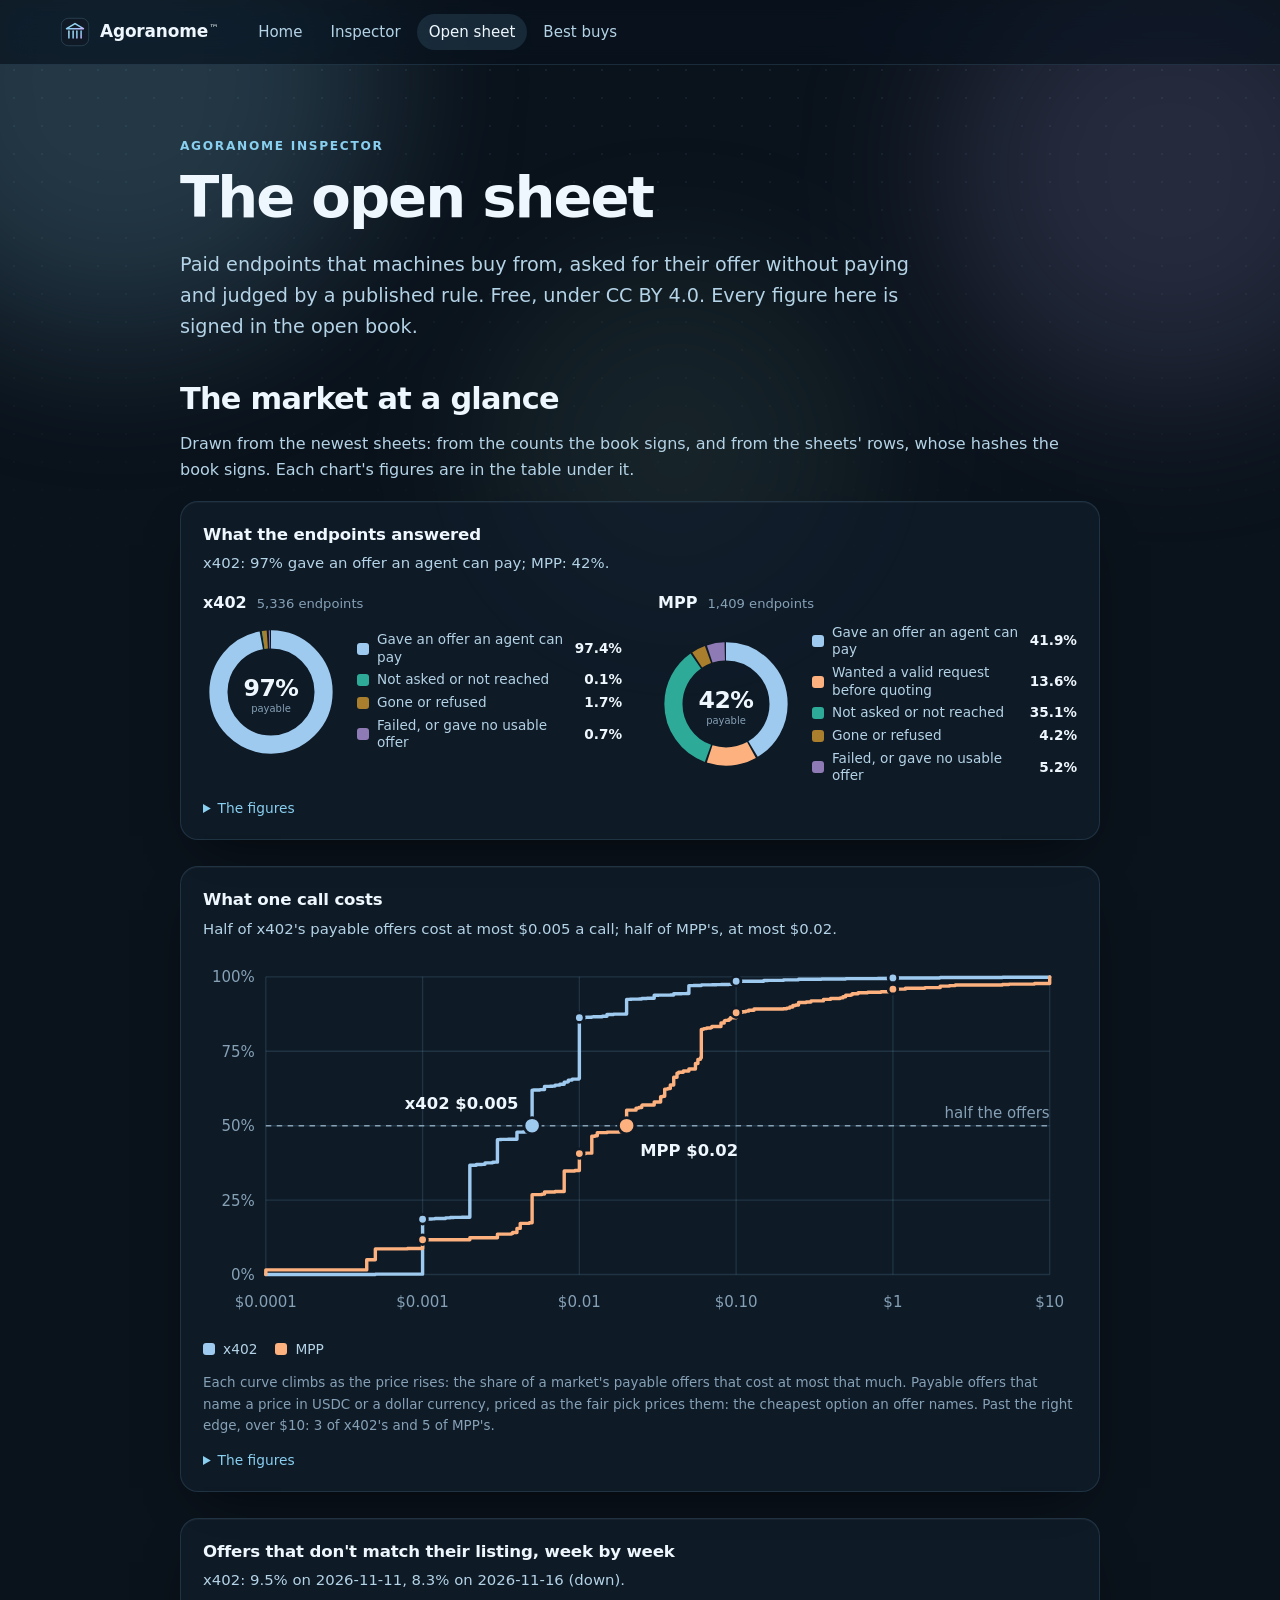
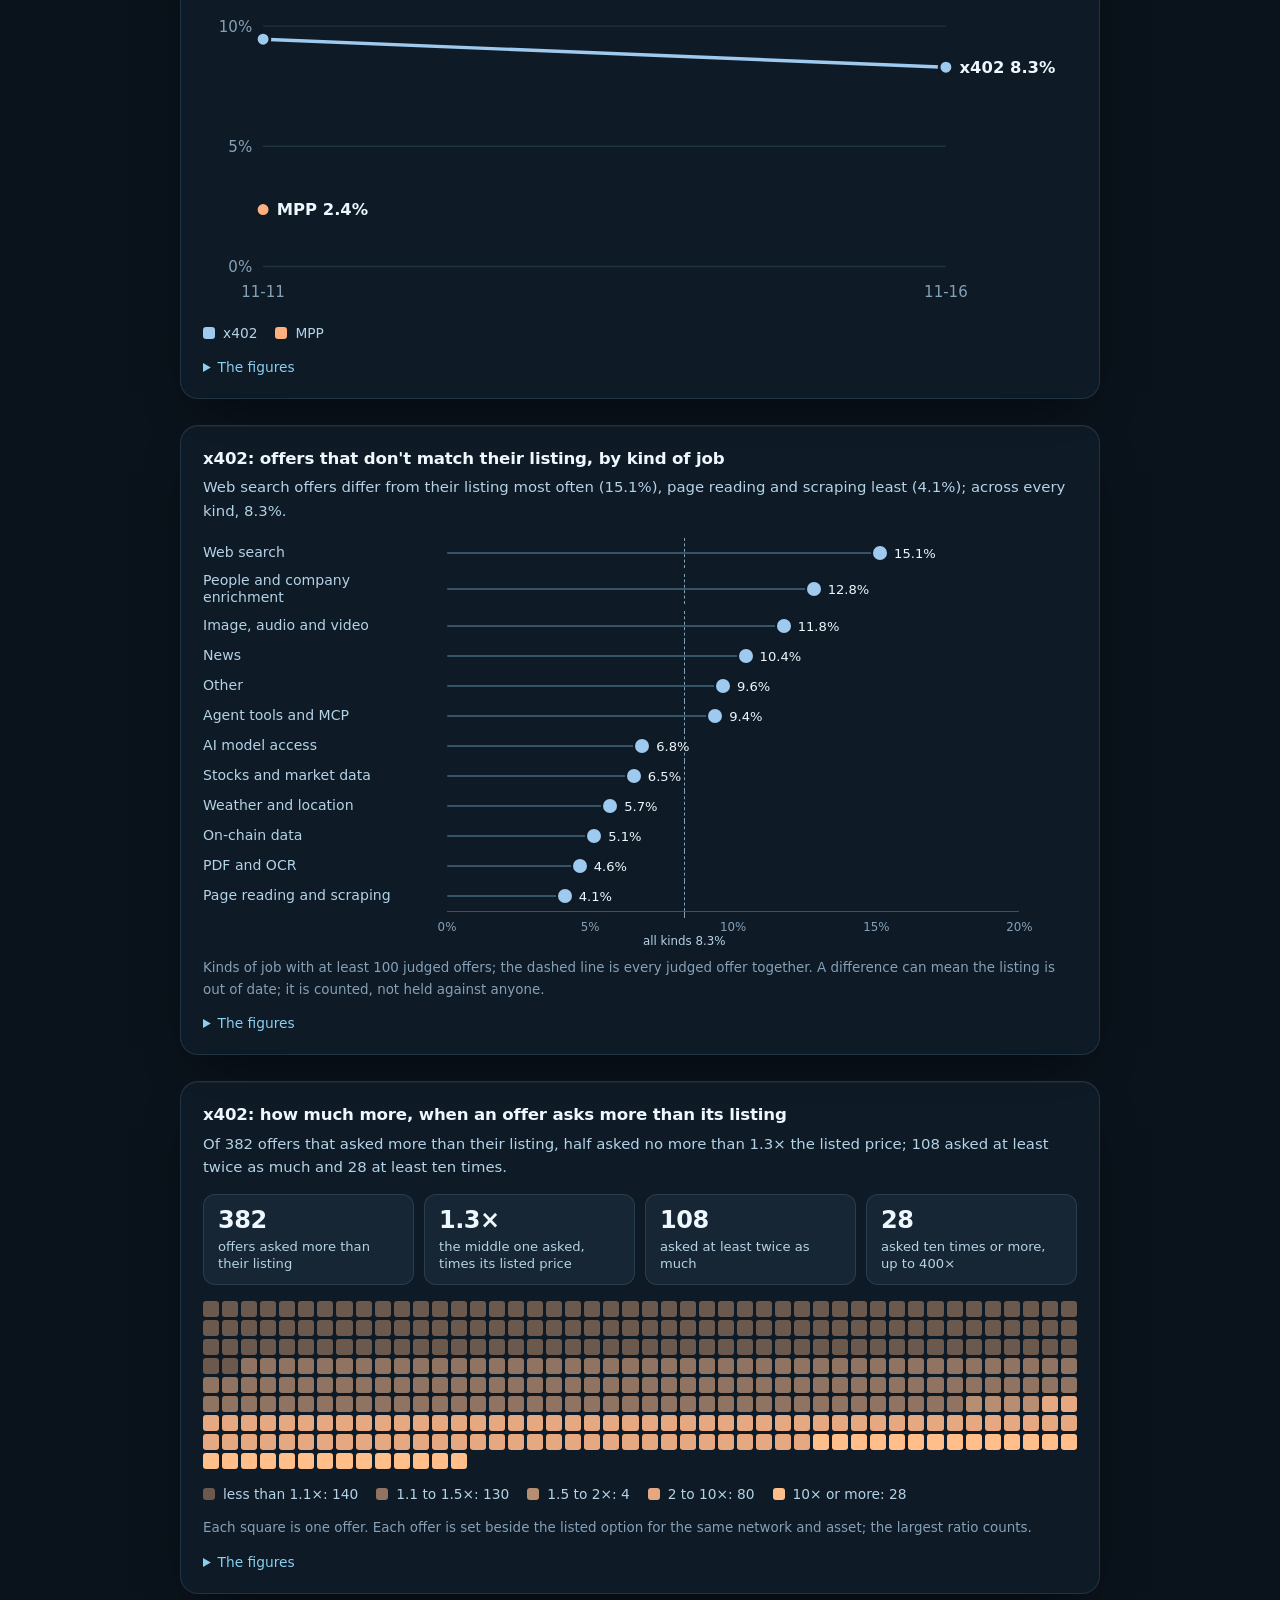
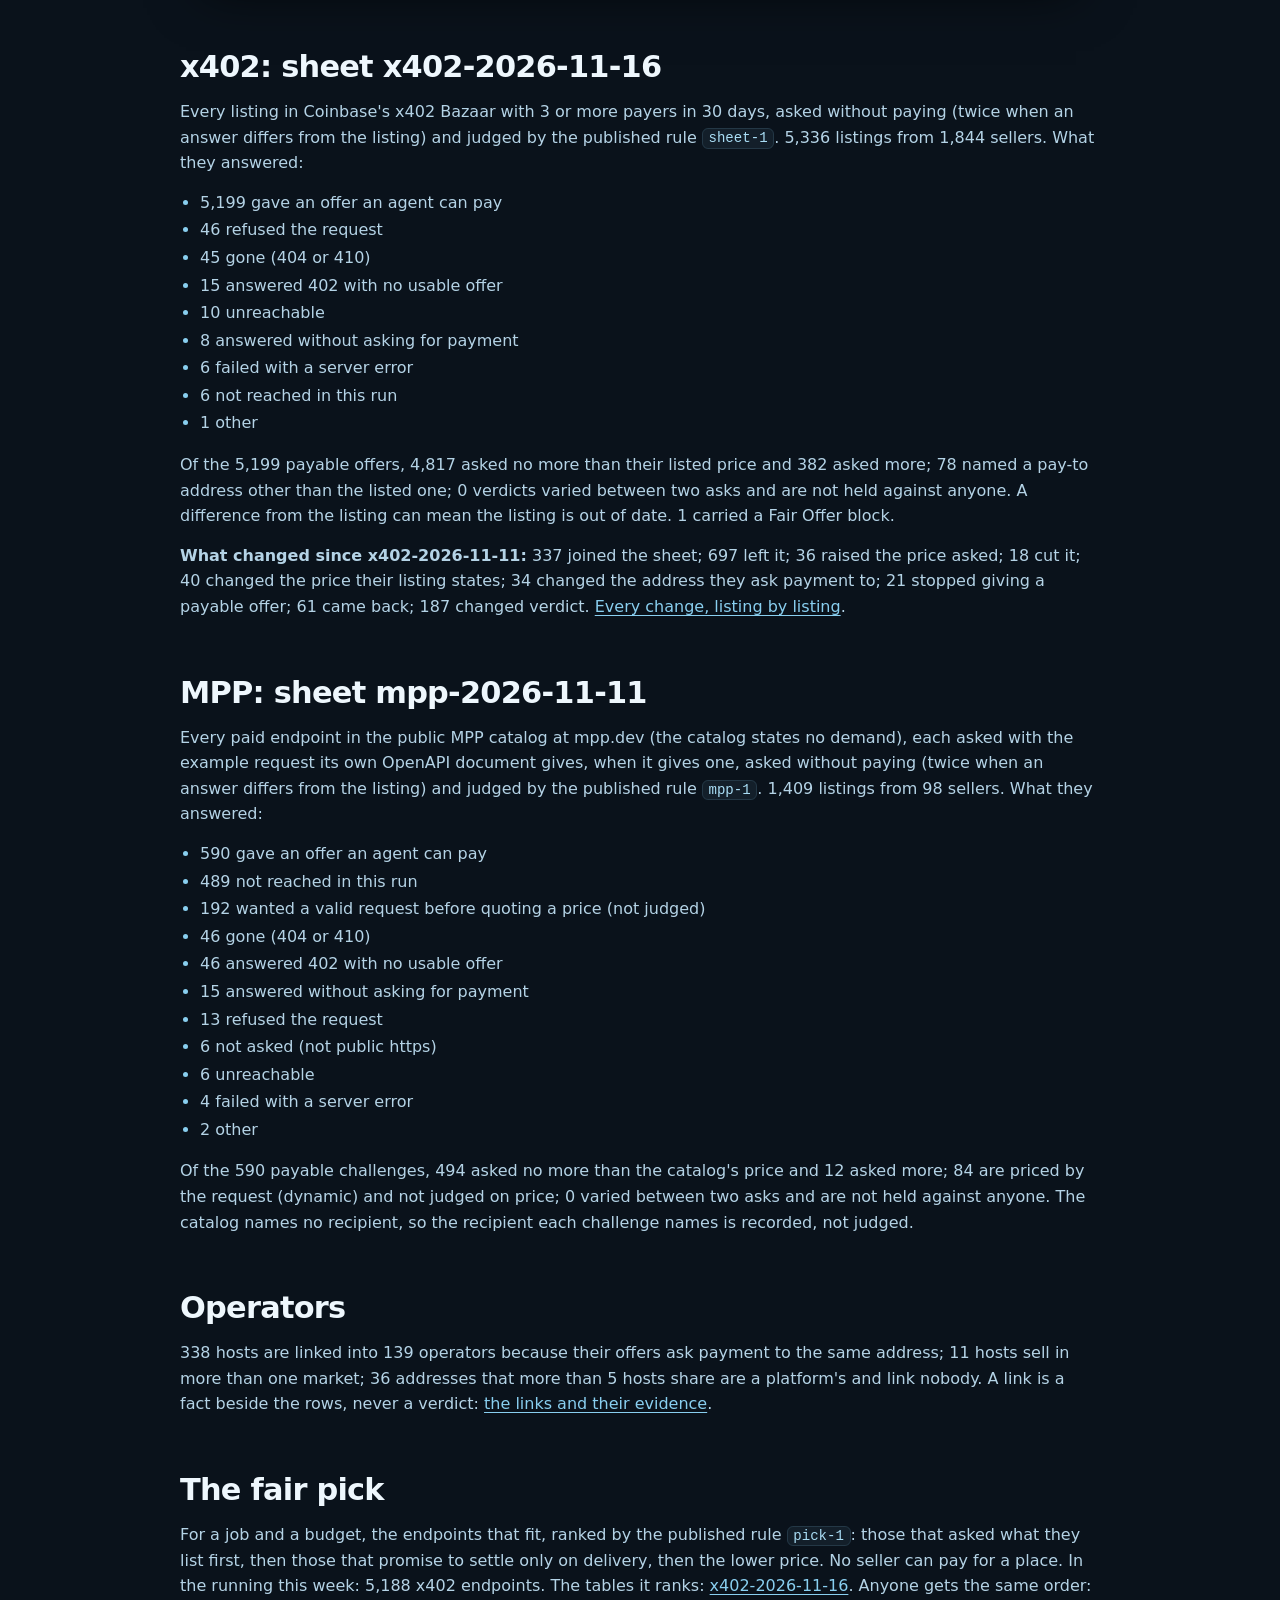
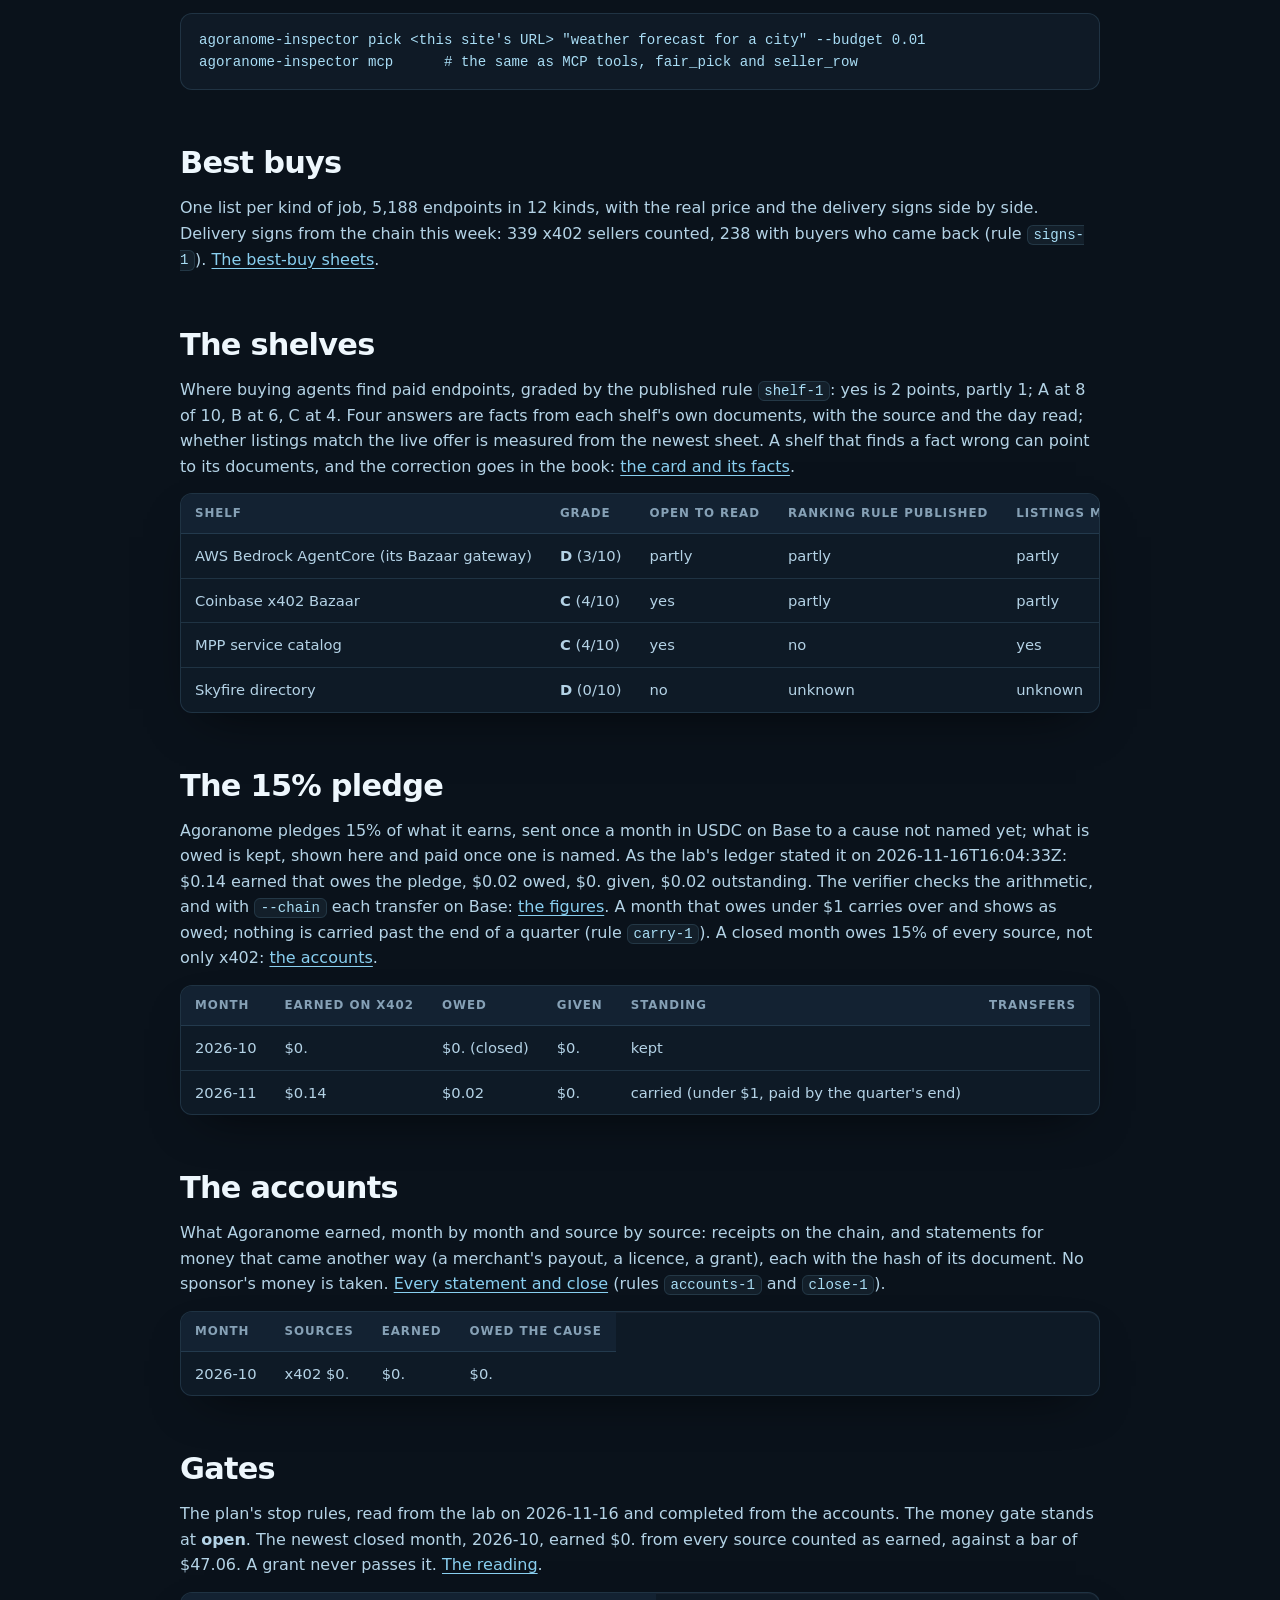
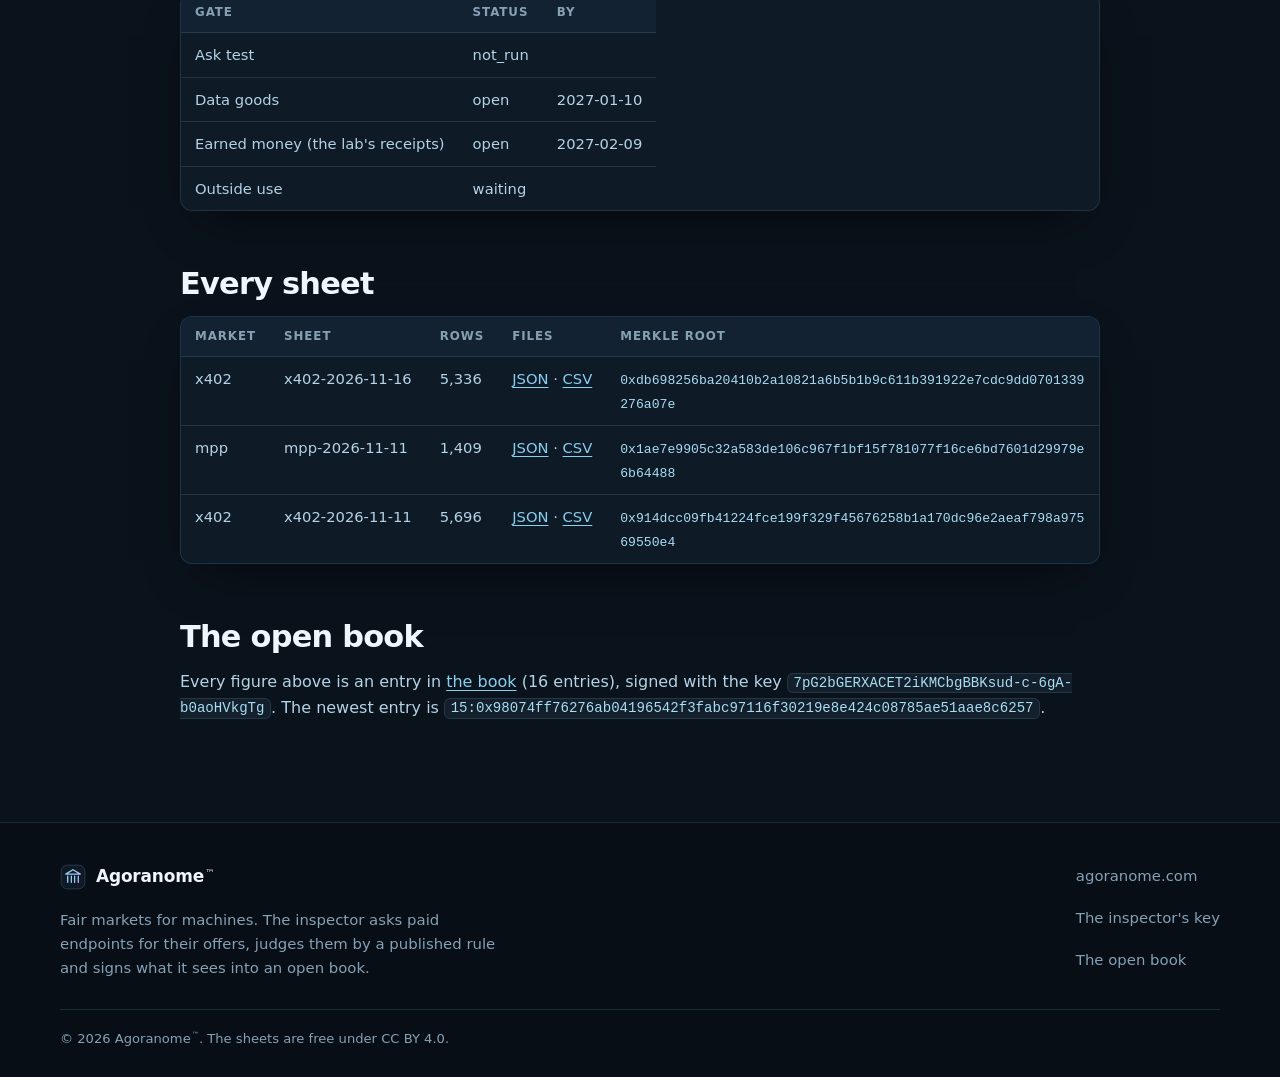
==== commit c339da7f: "Pages 2026-11-17" ====
--- a/index.html
+++ b/index.html
@@ -67,6 +67,7 @@
 address other than the listed one; 0 verdicts varied between two
 asks and are not held against anyone. A difference from the listing can mean the listing is out of date.
 1 carried a Fair Offer block.</p>
+<p><strong>What changed since x402-2026-11-11:</strong> 337 joined the sheet; 697 left it; 36 raised the price asked; 18 cut it; 40 changed the price their listing states; 34 changed the address they ask payment to; 21 stopped giving a payable offer; 61 came back; 187 changed verdict. <a href="changes/x402-2026-11-16.json">Every change, listing by listing</a>.</p>
 <h2>MPP: sheet mpp-2026-11-11</h2>
 <p>Every paid endpoint in the public MPP catalog at mpp.dev (the catalog states no demand), each asked with the example request its own OpenAPI document gives, when it gives one, asked without paying (twice when an answer differs from the listing) and judged by the published rule
 <code>mpp-1</code>. 1,409 listings from 98 sellers. What they answered:</p>
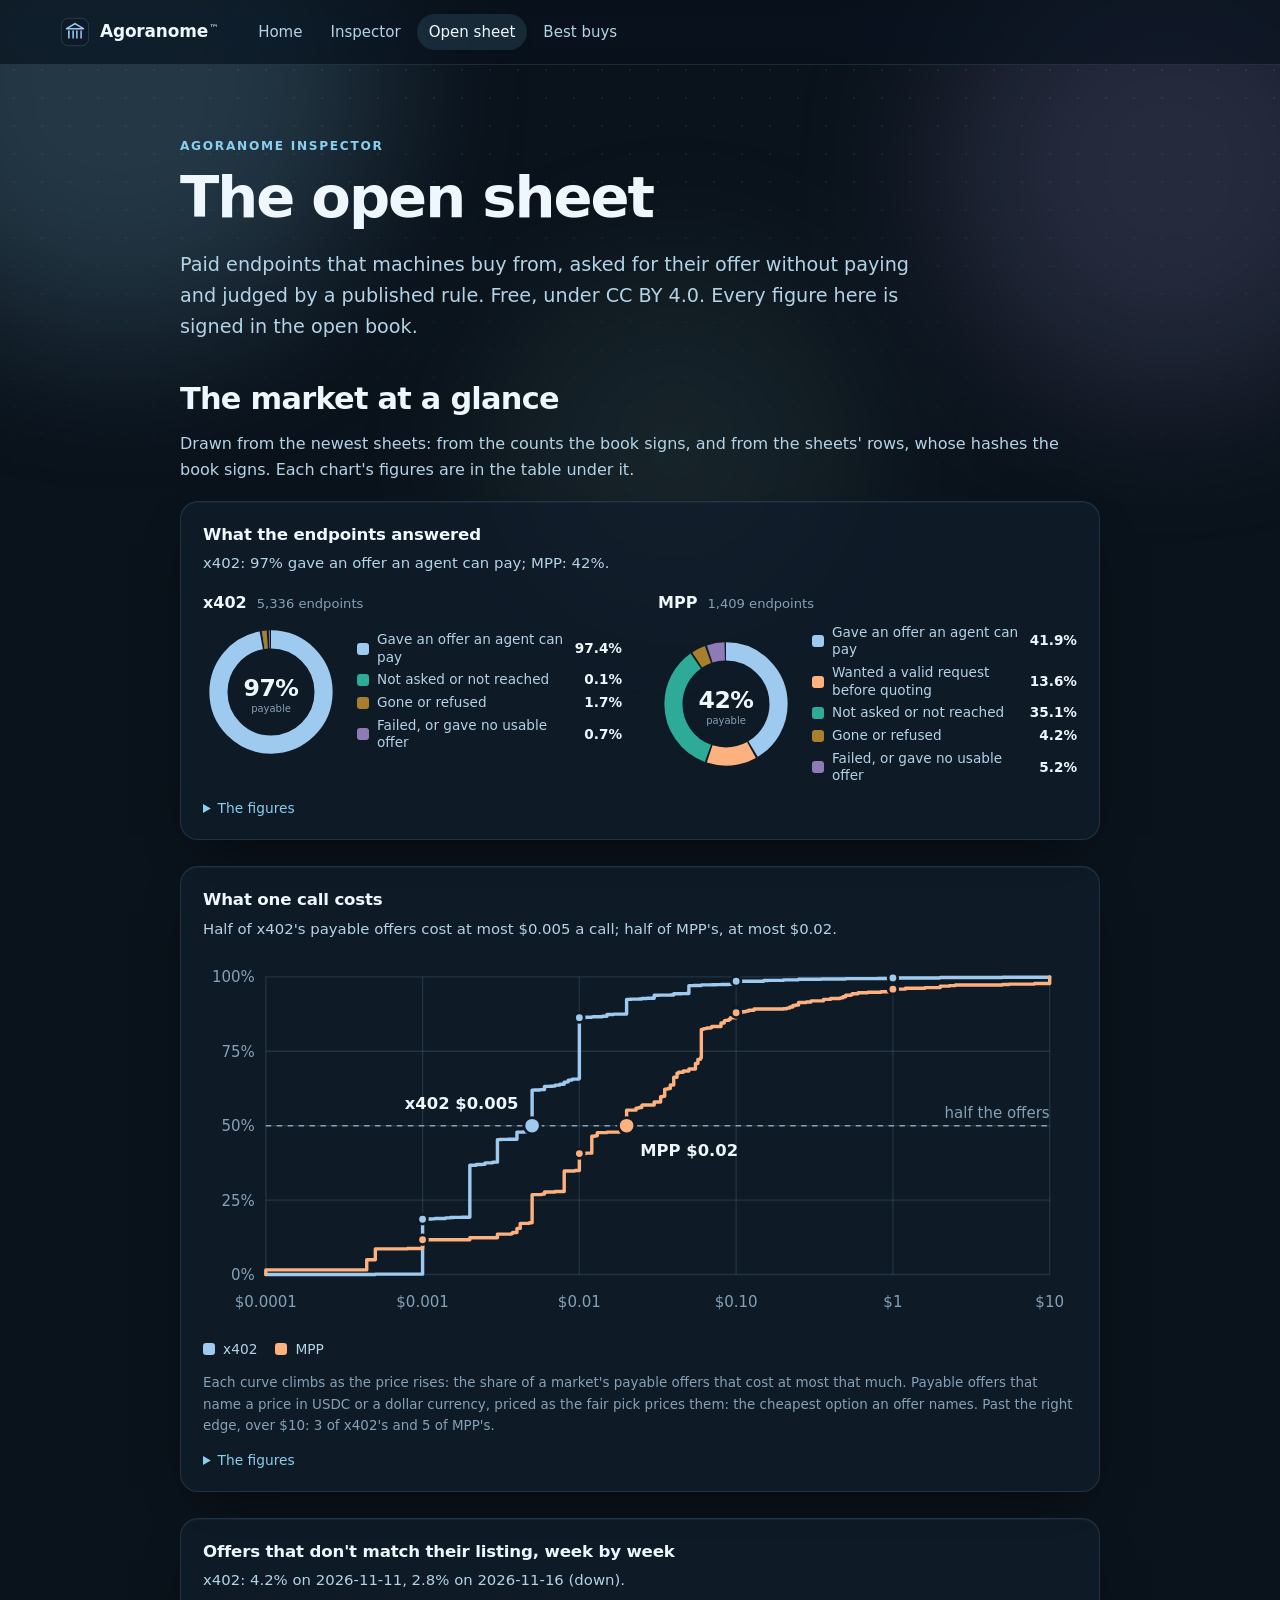
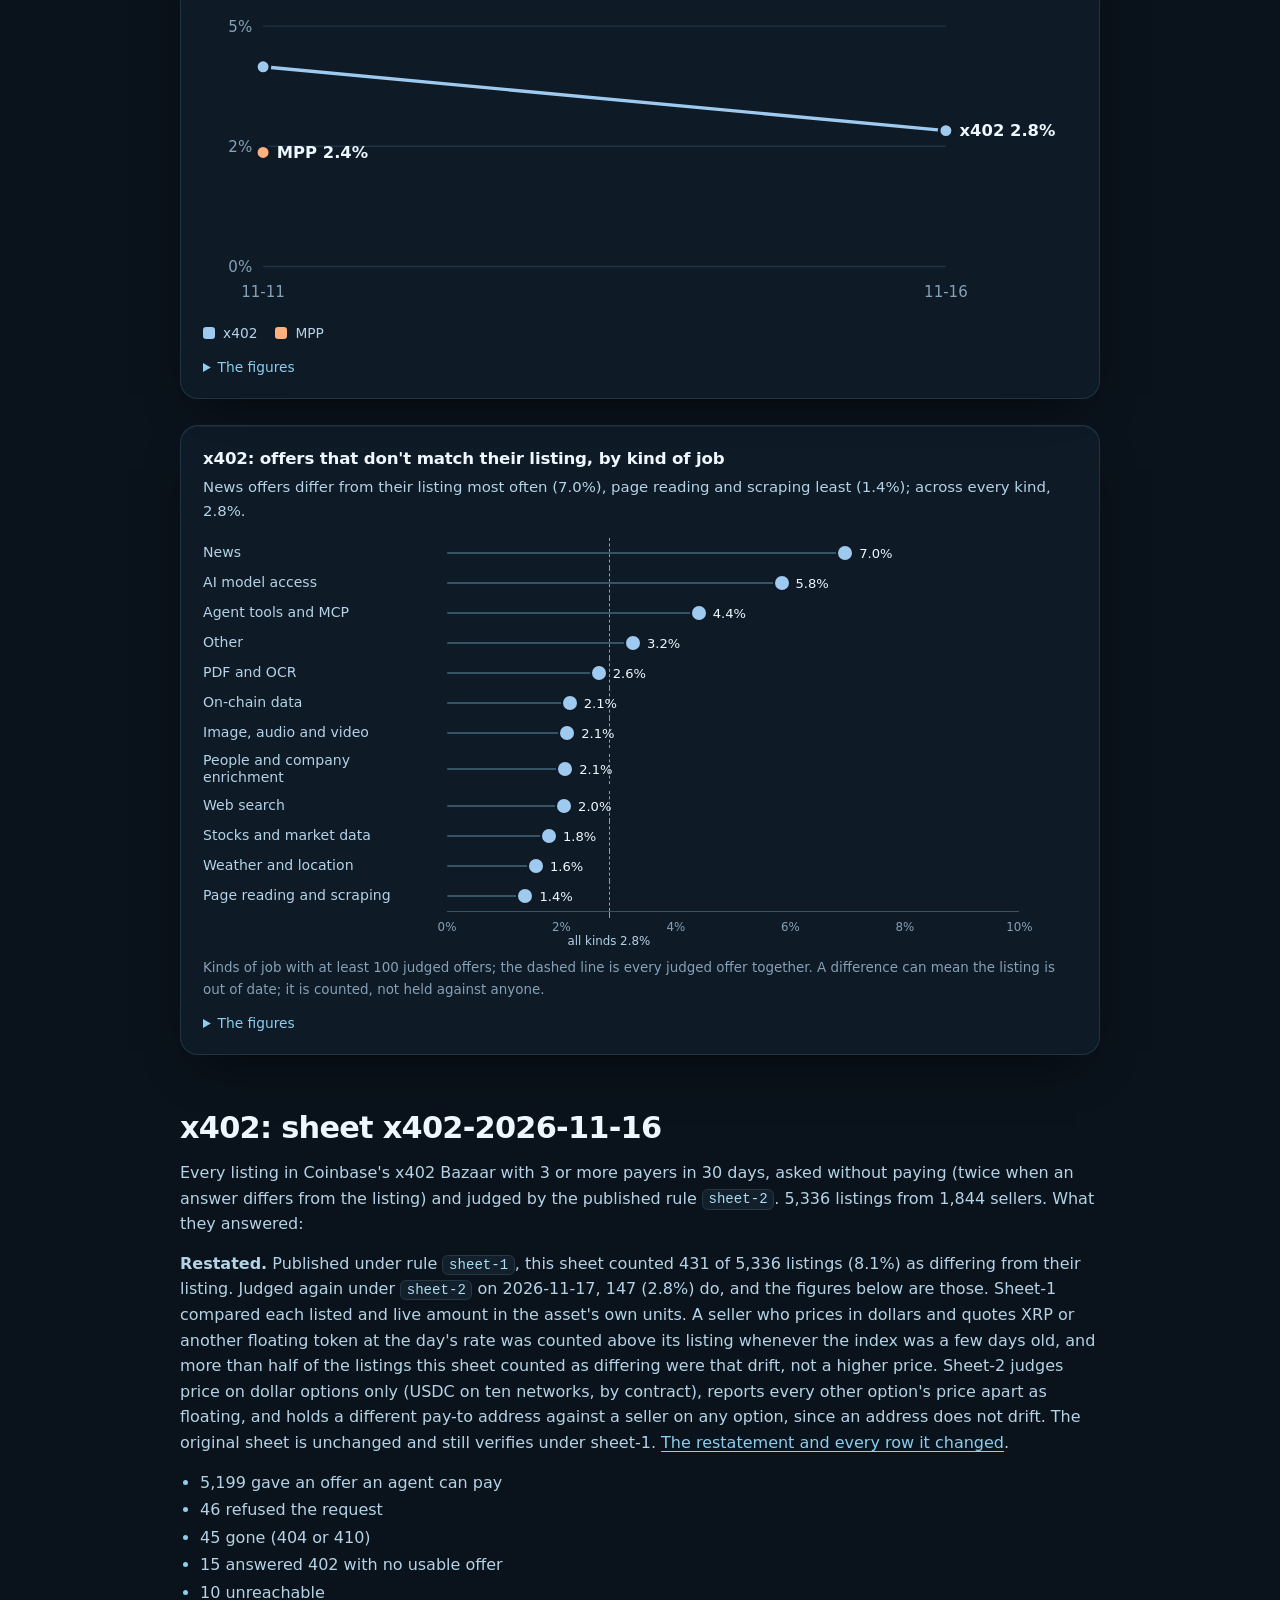
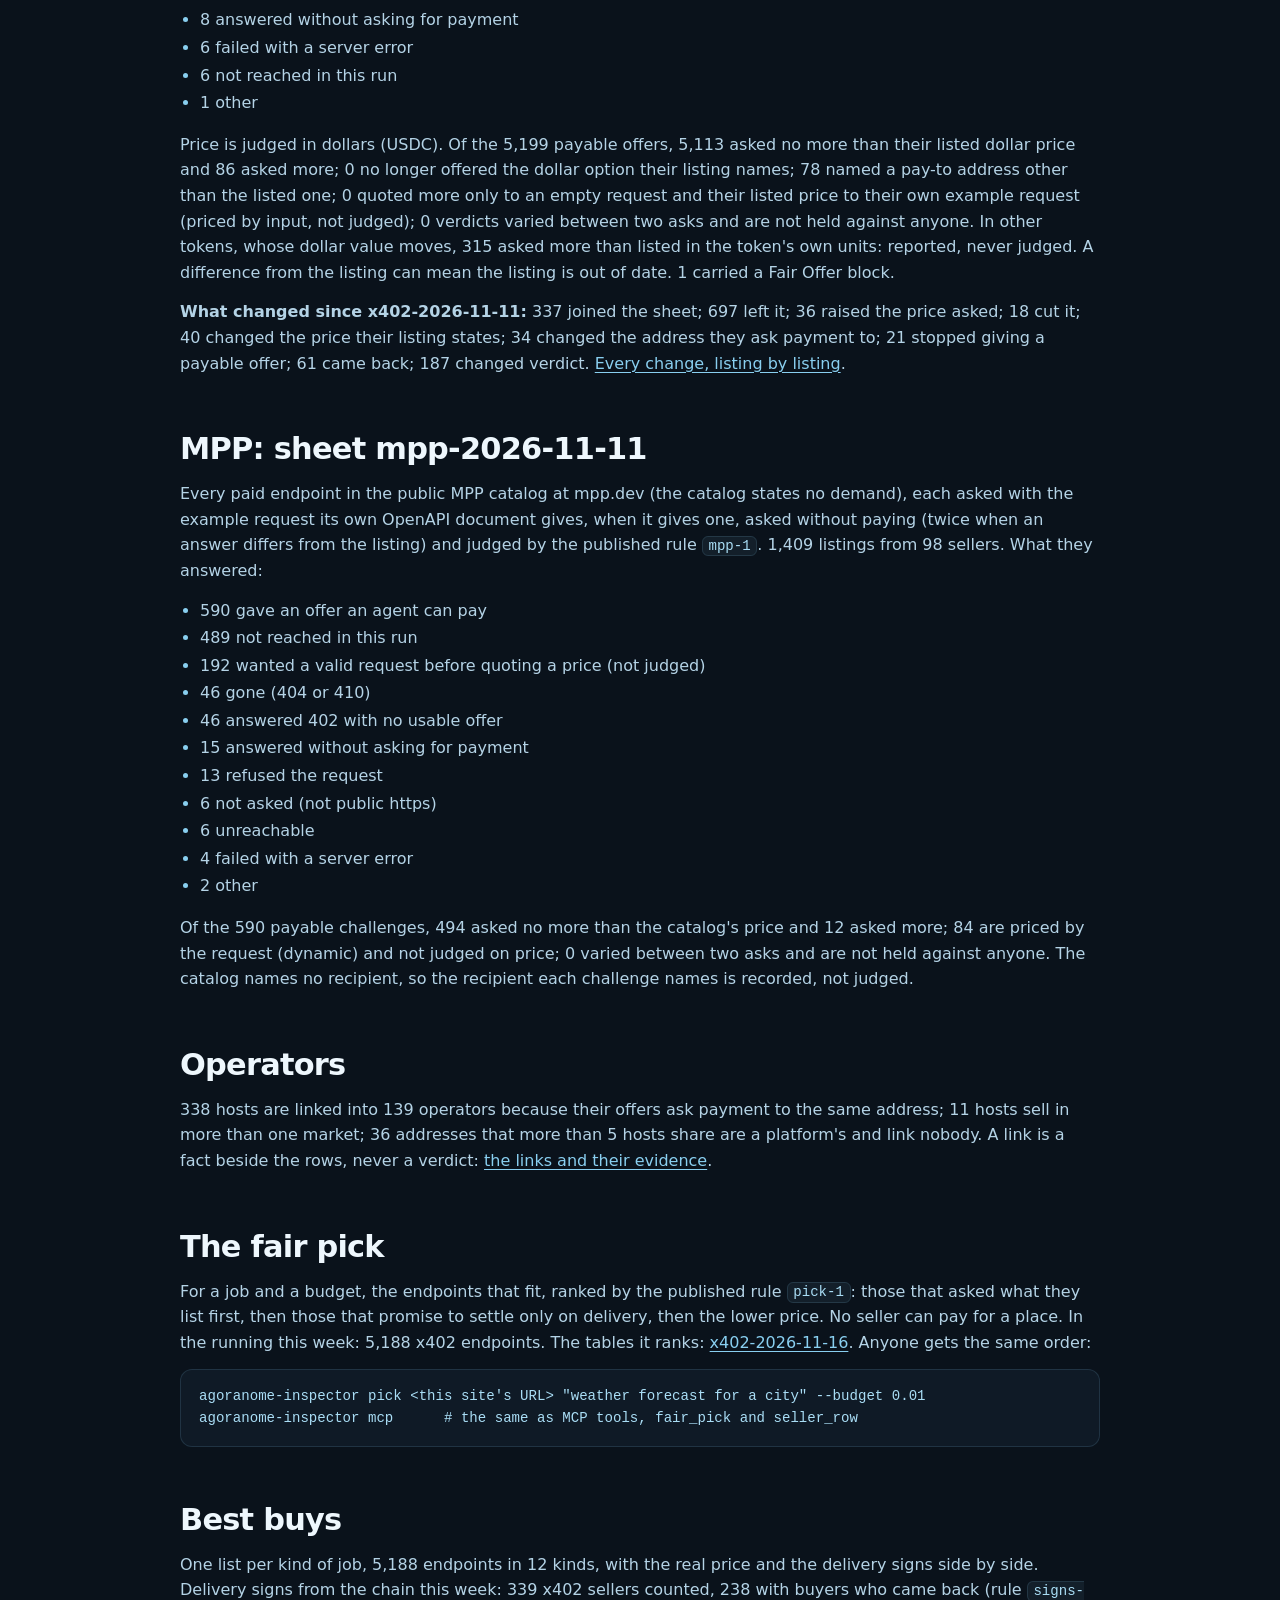
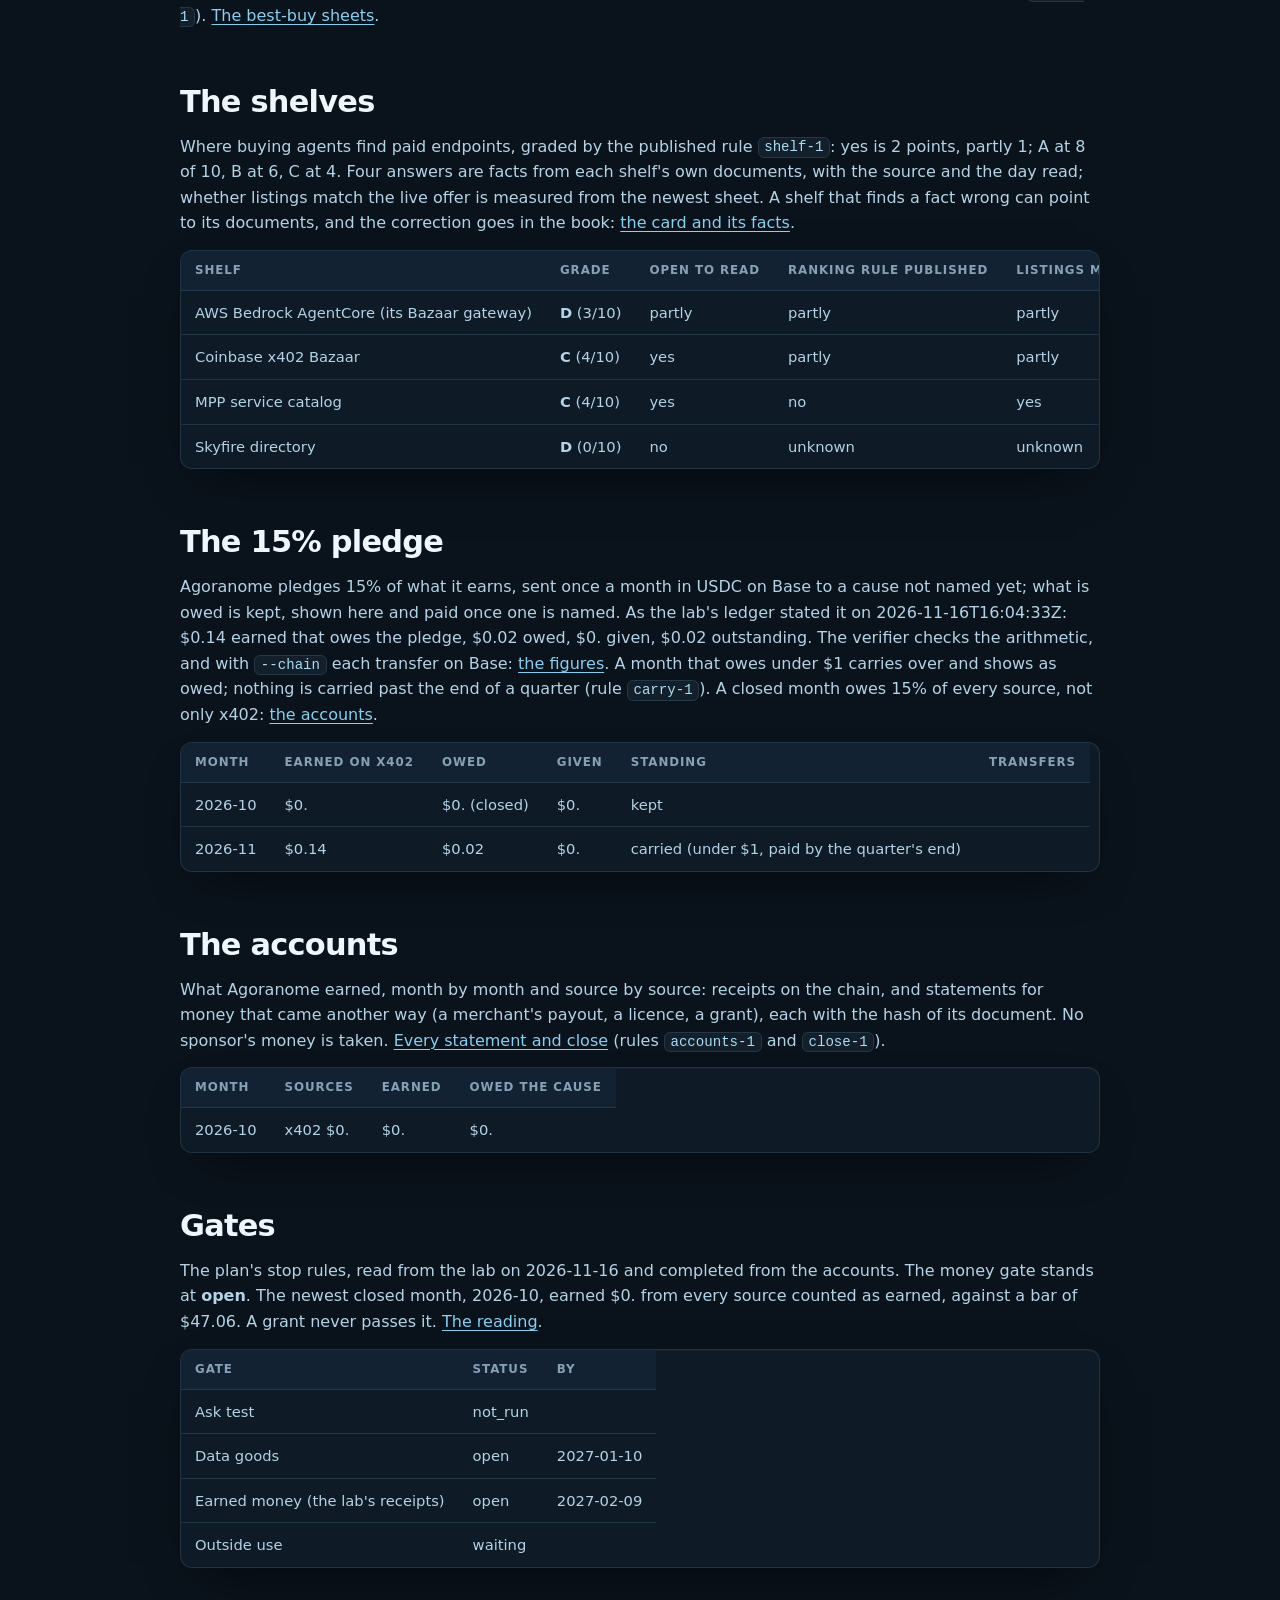
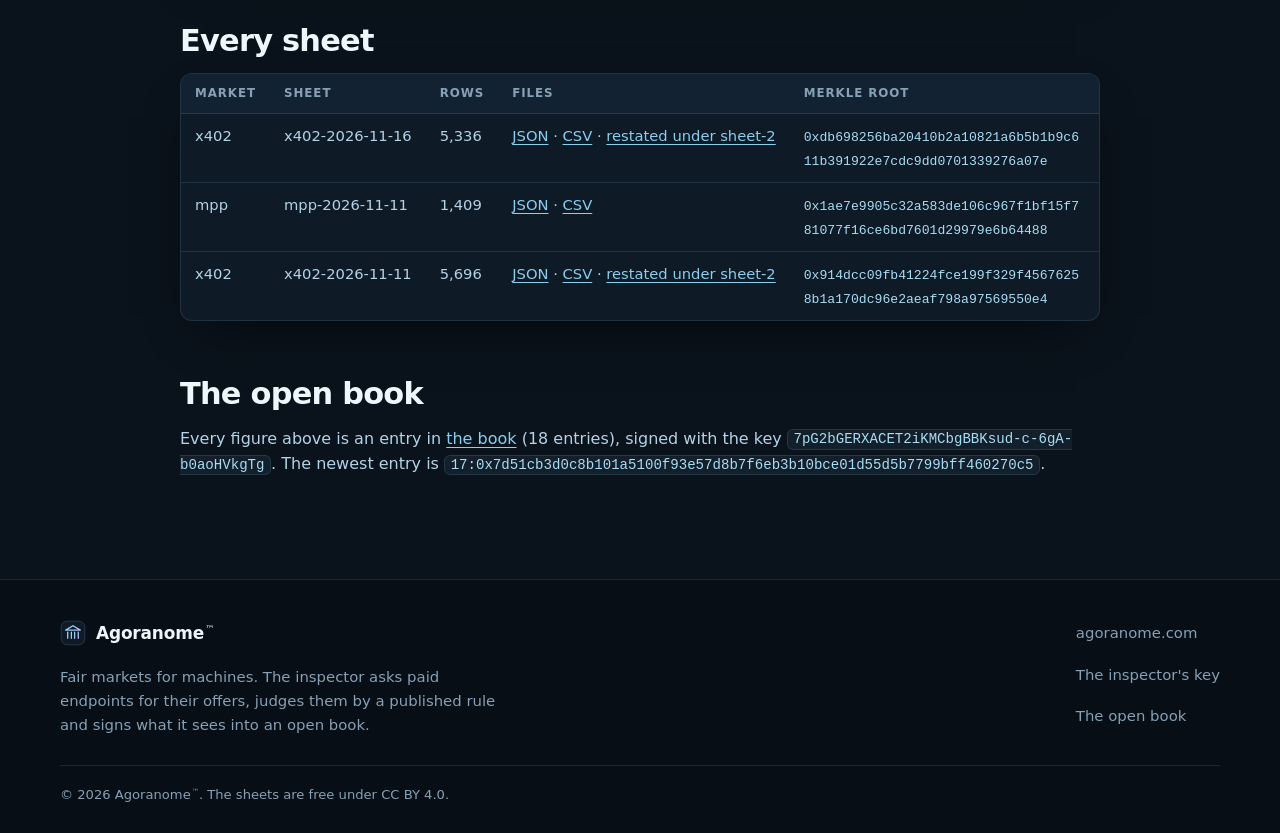
==== commit 89c46392: "Restated under sheet-2: x402-2026-11-11 x402-2026-11-16" ====
--- a/index.html
+++ b/index.html
@@ -36,9 +36,8 @@
 <p>Drawn from the newest sheets: from the counts the book signs, and from the sheets' rows, whose hashes the book signs. Each chart's figures are in the table under it.</p>
 <figure class="chart"><figcaption><span class="chart-title">What the endpoints answered</span><span class="chart-sub">x402: 97% gave an offer an agent can pay; MPP: 42%.</span></figcaption><div class="rings"><div class="ring"><div class="ring-head"><b>x402</b><span>5,336 endpoints</span></div><div class="ring-body"><svg class="ring-svg" viewBox="0 0 150 150" role="group" aria-label="x402: what 5,336 endpoints answered"><circle class="arc s1" cx="75" cy="75" r="58" stroke-dasharray="353.07 11.36" stroke-dashoffset="-0.00" transform="rotate(-90 75 75)" tabindex="0" role="img" aria-label="x402: gave an offer an agent can pay: 5,199 · 97.4%" data-v="5,199 · 97.4%" data-l="x402: gave an offer an agent can pay"></circle><circle class="arc s3" cx="75" cy="75" r="58" stroke-dasharray="1.00 363.42" stroke-dashoffset="-355.07" transform="rotate(-90 75 75)" tabindex="0" role="img" aria-label="x402: not asked or not reached: 6 · 0.1%" data-v="6 · 0.1%" data-l="x402: not asked or not reached"></circle><circle class="arc s4" cx="75" cy="75" r="58" stroke-dasharray="4.21 360.21" stroke-dashoffset="-355.48" transform="rotate(-90 75 75)" tabindex="0" role="img" aria-label="x402: gone or refused: 91 · 1.7%" data-v="91 · 1.7%" data-l="x402: gone or refused"></circle><circle class="arc s5" cx="75" cy="75" r="58" stroke-dasharray="1.00 363.42" stroke-dashoffset="-361.69" transform="rotate(-90 75 75)" tabindex="0" role="img" aria-label="x402: failed, or gave no usable offer: 40 · 0.7%" data-v="40 · 0.7%" data-l="x402: failed, or gave no usable offer"></circle><text class="ring-big" x="75" y="79" text-anchor="middle">97%</text><text class="ring-small" x="75" y="97" text-anchor="middle">payable</text></svg><ul class="ring-parts"><li><i class="s1"></i><span>Gave an offer an agent can pay</span><b>97.4%</b></li><li><i class="s3"></i><span>Not asked or not reached</span><b>0.1%</b></li><li><i class="s4"></i><span>Gone or refused</span><b>1.7%</b></li><li><i class="s5"></i><span>Failed, or gave no usable offer</span><b>0.7%</b></li></ul></div></div><div class="ring"><div class="ring-head"><b>MPP</b><span>1,409 endpoints</span></div><div class="ring-body"><svg class="ring-svg" viewBox="0 0 150 150" role="group" aria-label="MPP: what 1,409 endpoints answered"><circle class="arc s1" cx="75" cy="75" r="58" stroke-dasharray="150.60 213.83" stroke-dashoffset="-0.00" transform="rotate(-90 75 75)" tabindex="0" role="img" aria-label="MPP: gave an offer an agent can pay: 590 · 41.9%" data-v="590 · 41.9%" data-l="MPP: gave an offer an agent can pay"></circle><circle class="arc s2" cx="75" cy="75" r="58" stroke-dasharray="47.66 316.77" stroke-dashoffset="-152.60" transform="rotate(-90 75 75)" tabindex="0" role="img" aria-label="MPP: wanted a valid request before quoting: 192 · 13.6%" data-v="192 · 13.6%" data-l="MPP: wanted a valid request before quoting"></circle><circle class="arc s3" cx="75" cy="75" r="58" stroke-dasharray="126.03 238.40" stroke-dashoffset="-202.26" transform="rotate(-90 75 75)" tabindex="0" role="img" aria-label="MPP: not asked or not reached: 495 · 35.1%" data-v="495 · 35.1%" data-l="MPP: not asked or not reached"></circle><circle class="arc s4" cx="75" cy="75" r="58" stroke-dasharray="13.26 351.16" stroke-dashoffset="-330.28" transform="rotate(-90 75 75)" tabindex="0" role="img" aria-label="MPP: gone or refused: 59 · 4.2%" data-v="59 · 4.2%" data-l="MPP: gone or refused"></circle><circle class="arc s5" cx="75" cy="75" r="58" stroke-dasharray="16.88 347.54" stroke-dashoffset="-345.54" transform="rotate(-90 75 75)" tabindex="0" role="img" aria-label="MPP: failed, or gave no usable offer: 73 · 5.2%" data-v="73 · 5.2%" data-l="MPP: failed, or gave no usable offer"></circle><text class="ring-big" x="75" y="79" text-anchor="middle">42%</text><text class="ring-small" x="75" y="97" text-anchor="middle">payable</text></svg><ul class="ring-parts"><li><i class="s1"></i><span>Gave an offer an agent can pay</span><b>41.9%</b></li><li><i class="s2"></i><span>Wanted a valid request before quoting</span><b>13.6%</b></li><li><i class="s3"></i><span>Not asked or not reached</span><b>35.1%</b></li><li><i class="s4"></i><span>Gone or refused</span><b>4.2%</b></li><li><i class="s5"></i><span>Failed, or gave no usable offer</span><b>5.2%</b></li></ul></div></div></div><details class="chart-table"><summary>The figures</summary><table><tr><th>Market</th><th>Answer</th><th>Endpoints</th><th>Share</th></tr><tr><td>x402</td><td>Gave an offer an agent can pay</td><td>5,199</td><td>97.4%</td></tr><tr><td>x402</td><td>Not asked or not reached</td><td>6</td><td>0.1%</td></tr><tr><td>x402</td><td>Gone or refused</td><td>91</td><td>1.7%</td></tr><tr><td>x402</td><td>Failed, or gave no usable offer</td><td>40</td><td>0.7%</td></tr><tr><td>MPP</td><td>Gave an offer an agent can pay</td><td>590</td><td>41.9%</td></tr><tr><td>MPP</td><td>Wanted a valid request before quoting</td><td>192</td><td>13.6%</td></tr><tr><td>MPP</td><td>Not asked or not reached</td><td>495</td><td>35.1%</td></tr><tr><td>MPP</td><td>Gone or refused</td><td>59</td><td>4.2%</td></tr><tr><td>MPP</td><td>Failed, or gave no usable offer</td><td>73</td><td>5.2%</td></tr></table></details></figure>
 <figure class="chart"><figcaption><span class="chart-title">What one call costs</span><span class="chart-sub">Half of x402&#x27;s payable offers cost at most $0.005 a call; half of MPP&#x27;s, at most $0.02.</span></figcaption><div class="chart-scroll"><svg class="chart-svg" viewBox="0 0 640 270" role="group" aria-label="Share of payable offers that cost at most each price"><line class="grid" x1="46" x2="620" y1="234.0" y2="234.0"/><text class="tick" x="38" y="238.0" text-anchor="end">0%</text><line class="grid" x1="46" x2="620" y1="179.5" y2="179.5"/><text class="tick" x="38" y="183.5" text-anchor="end">25%</text><line class="grid" x1="46" x2="620" y1="125.0" y2="125.0"/><text class="tick" x="38" y="129.0" text-anchor="end">50%</text><line class="grid" x1="46" x2="620" y1="70.5" y2="70.5"/><text class="tick" x="38" y="74.5" text-anchor="end">75%</text><line class="grid" x1="46" x2="620" y1="16.0" y2="16.0"/><text class="tick" x="38" y="20.0" text-anchor="end">100%</text><line class="grid grid-v" x1="46.0" x2="46.0" y1="16" y2="234"/><text class="tick" x="46.0" y="258" text-anchor="middle">$0.0001</text><line class="grid grid-v" x1="160.8" x2="160.8" y1="16" y2="234"/><text class="tick" x="160.8" y="258" text-anchor="middle">$0.001</text><line class="grid grid-v" x1="275.6" x2="275.6" y1="16" y2="234"/><text class="tick" x="275.6" y="258" text-anchor="middle">$0.01</text><line class="grid grid-v" x1="390.4" x2="390.4" y1="16" y2="234"/><text class="tick" x="390.4" y="258" text-anchor="middle">$0.10</text><line class="grid grid-v" x1="505.2" x2="505.2" y1="16" y2="234"/><text class="tick" x="505.2" y="258" text-anchor="middle">$1</text><line class="grid grid-v" x1="620.0" x2="620.0" y1="16" y2="234"/><text class="tick" x="620.0" y="258" text-anchor="middle">$10</text><line class="ref" x1="46" x2="620" y1="125.0" y2="125.0"/><text class="ref-label" x="620" y="119.0" text-anchor="end">half the offers</text><path class="line s1" d="M46,234.0H46.0V234.0H126.2V233.7H160.8V193.5H162.9V193.4H164.7V193.4H165.6V193.3H167.8V193.2H169.9V193.0H171.1V192.9H177.6V192.5H181.0V192.2H183.8V192.1H185.8V192.1H187.7V192.1H189.4V192.0H193.9V192.0H195.4V154.0H195.4V154.0H195.5V154.0H198.1V153.9H200.1V153.4H204.4V153.4H204.4V153.3H205.6V153.2H206.5V152.2H212.1V152.1H212.1V151.8H213.5V151.7H215.6V135.2H217.2V135.1H218.6V135.1H218.6V135.0H222.9V135.0H223.3V134.9H224.7V134.9H229.9V129.7H232.3V129.7H234.1V129.6H235.8V129.4H239.0V129.3H240.0V129.3H240.3V129.2H241.0V99.0H242.0V98.9H245.8V98.8H246.7V98.6H248.6V98.5H250.1V96.2H254.1V96.1H256.0V96.0H257.8V95.3H261.1V95.2H261.3V94.8H261.3V94.7H264.5V93.1H266.9V92.9H267.5V91.6H270.3V90.9H275.1V90.4H275.6V45.9H275.6V45.8H280.4V45.6H284.7V45.3H285.7V45.2H288.7V45.2H290.2V45.2H292.4V44.8H295.8V43.6H297.8V43.6H300.6V43.4H300.7V43.3H304.9V43.3H308.9V43.2H310.2V32.5H312.6V32.4H314.0V32.3H314.9V32.3H319.2V32.2H321.3V31.8H321.7V31.8H325.1V31.7H330.4V29.5H333.7V29.4H339.5V29.4H341.7V29.4H342.2V29.3H344.7V28.4H345.9V28.4H347.1V28.4H350.6V28.3H353.8V28.2H355.3V28.2H355.8V22.4H355.8V22.4H359.2V22.3H359.7V22.3H364.9V21.9H372.6V21.8H376.1V21.7H379.3V21.6H379.9V21.6H385.1V21.5H390.4V19.2H395.2V19.2H399.5V19.2H410.6V18.7H413.8V18.6H419.7V18.6H425.0V18.2H429.7V18.2H436.1V17.8H441.7V17.8H452.9V17.6H459.8V17.6H461.9V17.6H470.6V17.3H474.6V17.3H494.1V17.2H504.7V17.2H505.2V16.8H539.5V16.7H539.8V16.5H560.0V16.5H585.4V16.4H585.5V16.3H587.8V16.3H608.9V16.3H620.0V16.1H620.0V16.1H620.0V16.0H620"/><circle class="dot dot-s s1" cx="160.8" cy="193.5" r="3.5" tabindex="0" role="img" aria-label="x402: 18.6% cost at most $0.001" data-v="18.6% cost at most $0.001" data-l="x402"></circle><circle class="dot dot-s s1" cx="275.6" cy="45.9" r="3.5" tabindex="0" role="img" aria-label="x402: 86.3% cost at most $0.01" data-v="86.3% cost at most $0.01" data-l="x402"></circle><circle class="dot dot-s s1" cx="390.4" cy="19.2" r="3.5" tabindex="0" role="img" aria-label="x402: 98.5% cost at most $0.10" data-v="98.5% cost at most $0.10" data-l="x402"></circle><circle class="dot dot-s s1" cx="505.2" cy="16.8" r="3.5" tabindex="0" role="img" aria-label="x402: 99.7% cost at most $1" data-v="99.7% cost at most $1" data-l="x402"></circle><circle class="dot s1" cx="241.0" cy="125.0" r="6" tabindex="0" role="img" aria-label="x402, the middle price: half cost at most $0.005" data-v="half cost at most $0.005" data-l="x402, the middle price"></circle><text class="end" x="231.0" y="113.0" text-anchor="end">x402 $0.005</text><path class="line s2" d="M46,234.0H46.0V233.2H46.0V232.9H46.0V230.6H119.9V223.1H126.2V215.2H149.7V214.9H160.8V208.5H195.4V207.0H215.6V204.4H225.6V204.0H226.7V203.2H229.9V200.2H232.3V196.5H239.0V196.1H241.0V175.5H248.0V175.1H250.1V173.6H257.8V173.2H264.5V158.2H272.3V157.8H275.6V145.4H280.4V145.1H284.7V132.7H287.1V132.3H288.7V130.1H295.8V129.7H304.9V129.3H310.2V113.6H317.1V112.1H319.2V111.7H321.3V110.2H321.7V109.8H330.4V107.6H335.1V103.8H336.6V103.4H338.1V98.2H340.4V97.8H342.2V95.2H344.7V89.5H347.1V86.5H348.3V85.8H351.7V85.0H355.8V83.5H360.6V79.4H362.4V76.4H364.3V75.3H364.9V54.6H366.0V54.3H366.7V53.9H368.9V53.5H371.9V53.1H372.6V52.4H379.3V49.8H381.7V48.3H382.3V47.9H385.1V47.1H386.2V46.0H390.4V42.3H392.8V41.9H395.2V41.5H397.4V41.1H399.5V40.4H403.5V39.6H425.0V39.3H427.4V38.9H429.7V38.1H431.9V37.0H434.0V36.6H436.1V34.8H441.7V34.4H445.2V33.6H454.3V32.5H459.5V31.8H466.5V31.4H468.6V30.6H470.6V29.5H474.5V29.1H475.4V28.4H479.7V27.6H486.7V27.3H496.5V26.9H505.2V25.0H514.3V24.3H528.6V23.9H539.8V22.8H546.5V22.4H550.9V22.0H585.4V21.6H590.2V21.3H608.9V20.9H620.0V17.9H620.0V17.5H620.0V16.4H620.0V16.0H620"/><circle class="dot dot-s s2" cx="160.8" cy="208.5" r="3.5" tabindex="0" role="img" aria-label="MPP: 11.7% cost at most $0.001" data-v="11.7% cost at most $0.001" data-l="MPP"></circle><circle class="dot dot-s s2" cx="275.6" cy="145.4" r="3.5" tabindex="0" role="img" aria-label="MPP: 40.6% cost at most $0.01" data-v="40.6% cost at most $0.01" data-l="MPP"></circle><circle class="dot dot-s s2" cx="390.4" cy="42.3" r="3.5" tabindex="0" role="img" aria-label="MPP: 88.0% cost at most $0.10" data-v="88.0% cost at most $0.10" data-l="MPP"></circle><circle class="dot dot-s s2" cx="505.2" cy="25.0" r="3.5" tabindex="0" role="img" aria-label="MPP: 95.9% cost at most $1" data-v="95.9% cost at most $1" data-l="MPP"></circle><circle class="dot s2" cx="310.2" cy="125.0" r="6" tabindex="0" role="img" aria-label="MPP, the middle price: half cost at most $0.02" data-v="half cost at most $0.02" data-l="MPP, the middle price"></circle><text class="end" x="320.2" y="147.0" text-anchor="start">MPP $0.02</text></svg></div><ul class="chart-legend"><li><i class="s1"></i>x402</li><li><i class="s2"></i>MPP</li></ul><p class="chart-note">Each curve climbs as the price rises: the share of a market&#x27;s payable offers that cost at most that much. Payable offers that name a price in USDC or a dollar currency, priced as the fair pick prices them: the cheapest option an offer names. Past the right edge, over $10: 3 of x402&#x27;s and 5 of MPP&#x27;s.</p><details class="chart-table"><summary>The figures</summary><table><tr><th>Market</th><th>Price of one call</th><th>Offers</th><th>Share</th><th>At most this band</th></tr><tr><td>x402</td><td>under $0.001</td><td>6</td><td>0.1%</td><td>0.1%</td></tr><tr><td>x402</td><td>$0.001 to $0.01</td><td>3,412</td><td>65.8%</td><td>65.9%</td></tr><tr><td>x402</td><td>$0.01 to $0.10</td><td>1,638</td><td>31.6%</td><td>97.5%</td></tr><tr><td>x402</td><td>$0.10 to $1</td><td>104</td><td>2.0%</td><td>99.5%</td></tr><tr><td>x402</td><td>$1 or more</td><td>28</td><td>0.5%</td><td>100%</td></tr><tr><td>MPP</td><td>under $0.001</td><td>51</td><td>8.8%</td><td>8.8%</td></tr><tr><td>MPP</td><td>$0.001 to $0.01</td><td>152</td><td>26.2%</td><td>34.9%</td></tr><tr><td>MPP</td><td>$0.01 to $0.10</td><td>298</td><td>51.3%</td><td>86.2%</td></tr><tr><td>MPP</td><td>$0.10 to $1</td><td>51</td><td>8.8%</td><td>95.0%</td></tr><tr><td>MPP</td><td>$1 or more</td><td>29</td><td>5.0%</td><td>100%</td></tr></table></details></figure>
-<figure class="chart"><figcaption><span class="chart-title">Offers that don&#x27;t match their listing, week by week</span><span class="chart-sub">x402: 9.5% on 2026-11-11, 8.3% on 2026-11-16 (down).</span></figcaption><div class="chart-scroll"><svg class="chart-svg" viewBox="0 0 640 220" role="group" aria-label="Share of judged offers that don&#x27;t match their listing, by sheet"><line class="grid" x1="44" x2="544" y1="190.0" y2="190.0"/><text class="tick" x="36" y="194.0" text-anchor="end">0%</text><line class="grid" x1="44" x2="544" y1="102.0" y2="102.0"/><text class="tick" x="36" y="106.0" text-anchor="end">5%</text><line class="grid" x1="44" x2="544" y1="14.0" y2="14.0"/><text class="tick" x="36" y="18.0" text-anchor="end">10%</text><text class="tick" x="44.0" y="212" text-anchor="middle">11-11</text><text class="tick" x="544.0" y="212" text-anchor="middle">11-16</text><path class="line s1" d="M44.0,23.6 L544.0,44.1"/><circle class="dot s1" cx="44.0" cy="23.6" r="5" tabindex="0" role="img" aria-label="x402, sheet of 2026-11-11: 9.5% · 519 of 5,491" data-v="9.5% · 519 of 5,491" data-l="x402, sheet of 2026-11-11"></circle><circle class="dot s1" cx="544.0" cy="44.1" r="5" tabindex="0" role="img" aria-label="x402, sheet of 2026-11-16: 8.3% · 431 of 5,199" data-v="8.3% · 431 of 5,199" data-l="x402, sheet of 2026-11-16"></circle><text class="end" x="554.0" y="48.1">x402 8.3%</text><path class="line s2" d="M44.0,148.3"/><circle class="dot s2" cx="44.0" cy="148.3" r="5" tabindex="0" role="img" aria-label="MPP, sheet of 2026-11-11: 2.4% · 12 of 506" data-v="2.4% · 12 of 506" data-l="MPP, sheet of 2026-11-11"></circle><text class="end" x="54.0" y="152.3">MPP 2.4%</text></svg></div><ul class="chart-legend"><li><i class="s1"></i>x402</li><li><i class="s2"></i>MPP</li></ul><details class="chart-table"><summary>The figures</summary><table><tr><th>Market</th><th>Sheet of</th><th>Don&#x27;t match</th><th>Judged</th><th>Share</th></tr><tr><td>x402</td><td>2026-11-11</td><td>519</td><td>5,491</td><td>9.5%</td></tr><tr><td>x402</td><td>2026-11-16</td><td>431</td><td>5,199</td><td>8.3%</td></tr><tr><td>MPP</td><td>2026-11-11</td><td>12</td><td>506</td><td>2.4%</td></tr></table></details></figure>
-<figure class="chart"><figcaption><span class="chart-title">x402: offers that don&#x27;t match their listing, by kind of job</span><span class="chart-sub">Web search offers differ from their listing most often (15.1%), page reading and scraping least (4.1%); across every kind, 8.3%.</span></figcaption><div class="dots" style="--ref:41.45%"><div class="dot-row"><span class="dot-name">Web search</span><span class="dot-track"><i class="stem" style="width:75.66%"></i><span class="pin s1" style="left:75.66%" tabindex="0" role="img" aria-label="x402, web search: 15.1% · 74 of 489" data-v="15.1% · 74 of 489" data-l="x402, web search"></span><span class="dot-val" style="left:75.66%">15.1%</span></span></div><div class="dot-row"><span class="dot-name">People and company enrichment</span><span class="dot-track"><i class="stem" style="width:64.05%"></i><span class="pin s1" style="left:64.05%" tabindex="0" role="img" aria-label="x402, people and company enrichment: 12.8% · 31 of 242" data-v="12.8% · 31 of 242" data-l="x402, people and company enrichment"></span><span class="dot-val" style="left:64.05%">12.8%</span></span></div><div class="dot-row"><span class="dot-name">Image, audio and video</span><span class="dot-track"><i class="stem" style="width:58.82%"></i><span class="pin s1" style="left:58.82%" tabindex="0" role="img" aria-label="x402, image, audio and video: 11.8% · 28 of 238" data-v="11.8% · 28 of 238" data-l="x402, image, audio and video"></span><span class="dot-val" style="left:58.82%">11.8%</span></span></div><div class="dot-row"><span class="dot-name">News</span><span class="dot-track"><i class="stem" style="width:52.17%"></i><span class="pin s1" style="left:52.17%" tabindex="0" role="img" aria-label="x402, news: 10.4% · 12 of 115" data-v="10.4% · 12 of 115" data-l="x402, news"></span><span class="dot-val" style="left:52.17%">10.4%</span></span></div><div class="dot-row"><span class="dot-name">Other</span><span class="dot-track"><i class="stem" style="width:48.22%"></i><span class="pin s1" style="left:48.22%" tabindex="0" role="img" aria-label="x402, other: 9.6% · 95 of 985" data-v="9.6% · 95 of 985" data-l="x402, other"></span><span class="dot-val" style="left:48.22%">9.6%</span></span></div><div class="dot-row"><span class="dot-name">Agent tools and MCP</span><span class="dot-track"><i class="stem" style="width:46.85%"></i><span class="pin s1" style="left:46.85%" tabindex="0" role="img" aria-label="x402, agent tools and mcp: 9.4% · 49 of 523" data-v="9.4% · 49 of 523" data-l="x402, agent tools and mcp"></span><span class="dot-val" style="left:46.85%">9.4%</span></span></div><div class="dot-row"><span class="dot-name">AI model access</span><span class="dot-track"><i class="stem" style="width:34.09%"></i><span class="pin s1" style="left:34.09%" tabindex="0" role="img" aria-label="x402, ai model access: 6.8% · 21 of 308" data-v="6.8% · 21 of 308" data-l="x402, ai model access"></span><span class="dot-val" style="left:34.09%">6.8%</span></span></div><div class="dot-row"><span class="dot-name">Stocks and market data</span><span class="dot-track"><i class="stem" style="width:32.64%"></i><span class="pin s1" style="left:32.64%" tabindex="0" role="img" aria-label="x402, stocks and market data: 6.5% · 22 of 337" data-v="6.5% · 22 of 337" data-l="x402, stocks and market data"></span><span class="dot-val" style="left:32.64%">6.5%</span></span></div><div class="dot-row"><span class="dot-name">Weather and location</span><span class="dot-track"><i class="stem" style="width:28.50%"></i><span class="pin s1" style="left:28.50%" tabindex="0" role="img" aria-label="x402, weather and location: 5.7% · 11 of 193" data-v="5.7% · 11 of 193" data-l="x402, weather and location"></span><span class="dot-val" style="left:28.50%">5.7%</span></span></div><div class="dot-row"><span class="dot-name">On-chain data</span><span class="dot-track"><i class="stem" style="width:25.73%"></i><span class="pin s1" style="left:25.73%" tabindex="0" role="img" aria-label="x402, on-chain data: 5.1% · 72 of 1,399" data-v="5.1% · 72 of 1,399" data-l="x402, on-chain data"></span><span class="dot-val" style="left:25.73%">5.1%</span></span></div><div class="dot-row"><span class="dot-name">PDF and OCR</span><span class="dot-track"><i class="stem" style="width:23.18%"></i><span class="pin s1" style="left:23.18%" tabindex="0" role="img" aria-label="x402, pdf and ocr: 4.6% · 7 of 151" data-v="4.6% · 7 of 151" data-l="x402, pdf and ocr"></span><span class="dot-val" style="left:23.18%">4.6%</span></span></div><div class="dot-row"><span class="dot-name">Page reading and scraping</span><span class="dot-track"><i class="stem" style="width:20.55%"></i><span class="pin s1" style="left:20.55%" tabindex="0" role="img" aria-label="x402, page reading and scraping: 4.1% · 9 of 219" data-v="4.1% · 9 of 219" data-l="x402, page reading and scraping"></span><span class="dot-val" style="left:20.55%">4.1%</span></span></div><div class="dot-row dot-axis"><span class="dot-name"></span><span class="dot-track"><b style="left:0.00%">0%</b><b style="left:25.00%">5%</b><b style="left:50.00%">10%</b><b style="left:75.00%">15%</b><b style="left:100.00%">20%</b><em style="left:41.45%">all kinds 8.3%</em></span></div></div><p class="chart-note">Kinds of job with at least 100 judged offers; the dashed line is every judged offer together. A difference can mean the listing is out of date; it is counted, not held against anyone.</p><details class="chart-table"><summary>The figures</summary><table><tr><th>Kind of job</th><th>Don&#x27;t match</th><th>Judged</th><th>Share</th></tr><tr><td>Web search</td><td>74</td><td>489</td><td>15.1%</td></tr><tr><td>People and company enrichment</td><td>31</td><td>242</td><td>12.8%</td></tr><tr><td>Image, audio and video</td><td>28</td><td>238</td><td>11.8%</td></tr><tr><td>News</td><td>12</td><td>115</td><td>10.4%</td></tr><tr><td>Other</td><td>95</td><td>985</td><td>9.6%</td></tr><tr><td>Agent tools and MCP</td><td>49</td><td>523</td><td>9.4%</td></tr><tr><td>AI model access</td><td>21</td><td>308</td><td>6.8%</td></tr><tr><td>Stocks and market data</td><td>22</td><td>337</td><td>6.5%</td></tr><tr><td>Weather and location</td><td>11</td><td>193</td><td>5.7%</td></tr><tr><td>On-chain data</td><td>72</td><td>1,399</td><td>5.1%</td></tr><tr><td>PDF and OCR</td><td>7</td><td>151</td><td>4.6%</td></tr><tr><td>Page reading and scraping</td><td>9</td><td>219</td><td>4.1%</td></tr><tr><td>Every kind together</td><td>431</td><td>5,199</td><td>8.3%</td></tr></table></details></figure>
-<figure class="chart"><figcaption><span class="chart-title">x402: how much more, when an offer asks more than its listing</span><span class="chart-sub">Of 382 offers that asked more than their listing, half asked no more than 1.3× the listed price; 108 asked at least twice as much and 28 at least ten times.</span></figcaption><div class="tiles"><div class="tile"><b>382</b><span>offers asked more than their listing</span></div><div class="tile"><b>1.3×</b><span>the middle one asked, times its listed price</span></div><div class="tile"><b>108</b><span>asked at least twice as much</span></div><div class="tile"><b>28</b><span>asked ten times or more, up to 400×</span></div></div><div class="waffle" role="img" aria-label="382 offers, one square each, shaded by how many times their listed price they asked"><i class="r1" data-v="less than 1.1×" data-l="140 offers (36.6%)"></i><i class="r1" data-v="less than 1.1×" data-l="140 offers (36.6%)"></i><i class="r1" data-v="less than 1.1×" data-l="140 offers (36.6%)"></i><i class="r1" data-v="less than 1.1×" data-l="140 offers (36.6%)"></i><i class="r1" data-v="less than 1.1×" data-l="140 offers (36.6%)"></i><i class="r1" data-v="less than 1.1×" data-l="140 offers (36.6%)"></i><i class="r1" data-v="less than 1.1×" data-l="140 offers (36.6%)"></i><i class="r1" data-v="less than 1.1×" data-l="140 offers (36.6%)"></i><i class="r1" data-v="less than 1.1×" data-l="140 offers (36.6%)"></i><i class="r1" data-v="less than 1.1×" data-l="140 offers (36.6%)"></i><i class="r1" data-v="less than 1.1×" data-l="140 offers (36.6%)"></i><i class="r1" data-v="less than 1.1×" data-l="140 offers (36.6%)"></i><i class="r1" data-v="less than 1.1×" data-l="140 offers (36.6%)"></i><i class="r1" data-v="less than 1.1×" data-l="140 offers (36.6%)"></i><i class="r1" data-v="less than 1.1×" data-l="140 offers (36.6%)"></i><i class="r1" data-v="less than 1.1×" data-l="140 offers (36.6%)"></i><i class="r1" data-v="less than 1.1×" data-l="140 offers (36.6%)"></i><i class="r1" data-v="less than 1.1×" data-l="140 offers (36.6%)"></i><i class="r1" data-v="less than 1.1×" data-l="140 offers (36.6%)"></i><i class="r1" data-v="less than 1.1×" data-l="140 offers (36.6%)"></i><i class="r1" data-v="less than 1.1×" data-l="140 offers (36.6%)"></i><i class="r1" data-v="less than 1.1×" data-l="140 offers (36.6%)"></i><i class="r1" data-v="less than 1.1×" data-l="140 offers (36.6%)"></i><i class="r1" data-v="less than 1.1×" data-l="140 offers (36.6%)"></i><i class="r1" data-v="less than 1.1×" data-l="140 offers (36.6%)"></i><i class="r1" data-v="less than 1.1×" data-l="140 offers (36.6%)"></i><i class="r1" data-v="less than 1.1×" data-l="140 offers (36.6%)"></i><i class="r1" data-v="less than 1.1×" data-l="140 offers (36.6%)"></i><i class="r1" data-v="less than 1.1×" data-l="140 offers (36.6%)"></i><i class="r1" data-v="less than 1.1×" data-l="140 offers (36.6%)"></i><i class="r1" data-v="less than 1.1×" data-l="140 offers (36.6%)"></i><i class="r1" data-v="less than 1.1×" data-l="140 offers (36.6%)"></i><i class="r1" data-v="less than 1.1×" data-l="140 offers (36.6%)"></i><i class="r1" data-v="less than 1.1×" data-l="140 offers (36.6%)"></i><i class="r1" data-v="less than 1.1×" data-l="140 offers (36.6%)"></i><i class="r1" data-v="less than 1.1×" data-l="140 offers (36.6%)"></i><i class="r1" data-v="less than 1.1×" data-l="140 offers (36.6%)"></i><i class="r1" data-v="less than 1.1×" data-l="140 offers (36.6%)"></i><i class="r1" data-v="less than 1.1×" data-l="140 offers (36.6%)"></i><i class="r1" data-v="less than 1.1×" data-l="140 offers (36.6%)"></i><i class="r1" data-v="less than 1.1×" data-l="140 offers (36.6%)"></i><i class="r1" data-v="less than 1.1×" data-l="140 offers (36.6%)"></i><i class="r1" data-v="less than 1.1×" data-l="140 offers (36.6%)"></i><i class="r1" data-v="less than 1.1×" data-l="140 offers (36.6%)"></i><i class="r1" data-v="less than 1.1×" data-l="140 offers (36.6%)"></i><i class="r1" data-v="less than 1.1×" data-l="140 offers (36.6%)"></i><i class="r1" data-v="less than 1.1×" data-l="140 offers (36.6%)"></i><i class="r1" data-v="less than 1.1×" data-l="140 offers (36.6%)"></i><i class="r1" data-v="less than 1.1×" data-l="140 offers (36.6%)"></i><i class="r1" data-v="less than 1.1×" data-l="140 offers (36.6%)"></i><i class="r1" data-v="less than 1.1×" data-l="140 offers (36.6%)"></i><i class="r1" data-v="less than 1.1×" data-l="140 offers (36.6%)"></i><i class="r1" data-v="less than 1.1×" data-l="140 offers (36.6%)"></i><i class="r1" data-v="less than 1.1×" data-l="140 offers (36.6%)"></i><i class="r1" data-v="less than 1.1×" data-l="140 offers (36.6%)"></i><i class="r1" data-v="less than 1.1×" data-l="140 offers (36.6%)"></i><i class="r1" data-v="less than 1.1×" data-l="140 offers (36.6%)"></i><i class="r1" data-v="less than 1.1×" data-l="140 offers (36.6%)"></i><i class="r1" data-v="less than 1.1×" data-l="140 offers (36.6%)"></i><i class="r1" data-v="less than 1.1×" data-l="140 offers (36.6%)"></i><i class="r1" data-v="less than 1.1×" data-l="140 offers (36.6%)"></i><i class="r1" data-v="less than 1.1×" data-l="140 offers (36.6%)"></i><i class="r1" data-v="less than 1.1×" data-l="140 offers (36.6%)"></i><i class="r1" data-v="less than 1.1×" data-l="140 offers (36.6%)"></i><i class="r1" data-v="less than 1.1×" data-l="140 offers (36.6%)"></i><i class="r1" data-v="less than 1.1×" data-l="140 offers (36.6%)"></i><i class="r1" data-v="less than 1.1×" data-l="140 offers (36.6%)"></i><i class="r1" data-v="less than 1.1×" data-l="140 offers (36.6%)"></i><i class="r1" data-v="less than 1.1×" data-l="140 offers (36.6%)"></i><i class="r1" data-v="less than 1.1×" data-l="140 offers (36.6%)"></i><i class="r1" data-v="less than 1.1×" data-l="140 offers (36.6%)"></i><i class="r1" data-v="less than 1.1×" data-l="140 offers (36.6%)"></i><i class="r1" data-v="less than 1.1×" data-l="140 offers (36.6%)"></i><i class="r1" data-v="less than 1.1×" data-l="140 offers (36.6%)"></i><i class="r1" data-v="less than 1.1×" data-l="140 offers (36.6%)"></i><i class="r1" data-v="less than 1.1×" data-l="140 offers (36.6%)"></i><i class="r1" data-v="less than 1.1×" data-l="140 offers (36.6%)"></i><i class="r1" data-v="less than 1.1×" data-l="140 offers (36.6%)"></i><i class="r1" data-v="less than 1.1×" data-l="140 offers (36.6%)"></i><i class="r1" data-v="less than 1.1×" data-l="140 offers (36.6%)"></i><i class="r1" data-v="less than 1.1×" data-l="140 offers (36.6%)"></i><i class="r1" data-v="less than 1.1×" data-l="140 offers (36.6%)"></i><i class="r1" data-v="less than 1.1×" data-l="140 offers (36.6%)"></i><i class="r1" data-v="less than 1.1×" data-l="140 offers (36.6%)"></i><i class="r1" data-v="less than 1.1×" data-l="140 offers (36.6%)"></i><i class="r1" data-v="less than 1.1×" data-l="140 offers (36.6%)"></i><i class="r1" data-v="less than 1.1×" data-l="140 offers (36.6%)"></i><i class="r1" data-v="less than 1.1×" data-l="140 offers (36.6%)"></i><i class="r1" data-v="less than 1.1×" data-l="140 offers (36.6%)"></i><i class="r1" data-v="less than 1.1×" data-l="140 offers (36.6%)"></i><i class="r1" data-v="less than 1.1×" data-l="140 offers (36.6%)"></i><i class="r1" data-v="less than 1.1×" data-l="140 offers (36.6%)"></i><i class="r1" data-v="less than 1.1×" data-l="140 offers (36.6%)"></i><i class="r1" data-v="less than 1.1×" data-l="140 offers (36.6%)"></i><i class="r1" data-v="less than 1.1×" data-l="140 offers (36.6%)"></i><i class="r1" data-v="less than 1.1×" data-l="140 offers (36.6%)"></i><i class="r1" data-v="less than 1.1×" data-l="140 offers (36.6%)"></i><i class="r1" data-v="less than 1.1×" data-l="140 offers (36.6%)"></i><i class="r1" data-v="less than 1.1×" data-l="140 offers (36.6%)"></i><i class="r1" data-v="less than 1.1×" data-l="140 offers (36.6%)"></i><i class="r1" data-v="less than 1.1×" data-l="140 offers (36.6%)"></i><i class="r1" data-v="less than 1.1×" data-l="140 offers (36.6%)"></i><i class="r1" data-v="less than 1.1×" data-l="140 offers (36.6%)"></i><i class="r1" data-v="less than 1.1×" data-l="140 offers (36.6%)"></i><i class="r1" data-v="less than 1.1×" data-l="140 offers (36.6%)"></i><i class="r1" data-v="less than 1.1×" data-l="140 offers (36.6%)"></i><i class="r1" data-v="less than 1.1×" data-l="140 offers (36.6%)"></i><i class="r1" data-v="less than 1.1×" data-l="140 offers (36.6%)"></i><i class="r1" data-v="less than 1.1×" data-l="140 offers (36.6%)"></i><i class="r1" data-v="less than 1.1×" data-l="140 offers (36.6%)"></i><i class="r1" data-v="less than 1.1×" data-l="140 offers (36.6%)"></i><i class="r1" data-v="less than 1.1×" data-l="140 offers (36.6%)"></i><i class="r1" data-v="less than 1.1×" data-l="140 offers (36.6%)"></i><i class="r1" data-v="less than 1.1×" data-l="140 offers (36.6%)"></i><i class="r1" data-v="less than 1.1×" data-l="140 offers (36.6%)"></i><i class="r1" data-v="less than 1.1×" data-l="140 offers (36.6%)"></i><i class="r1" data-v="less than 1.1×" data-l="140 offers (36.6%)"></i><i class="r1" data-v="less than 1.1×" data-l="140 offers (36.6%)"></i><i class="r1" data-v="less than 1.1×" data-l="140 offers (36.6%)"></i><i class="r1" data-v="less than 1.1×" data-l="140 offers (36.6%)"></i><i class="r1" data-v="less than 1.1×" data-l="140 offers (36.6%)"></i><i class="r1" data-v="less than 1.1×" data-l="140 offers (36.6%)"></i><i class="r1" data-v="less than 1.1×" data-l="140 offers (36.6%)"></i><i class="r1" data-v="less than 1.1×" data-l="140 offers (36.6%)"></i><i class="r1" data-v="less than 1.1×" data-l="140 offers (36.6%)"></i><i class="r1" data-v="less than 1.1×" data-l="140 offers (36.6%)"></i><i class="r1" data-v="less than 1.1×" data-l="140 offers (36.6%)"></i><i class="r1" data-v="less than 1.1×" data-l="140 offers (36.6%)"></i><i class="r1" data-v="less than 1.1×" data-l="140 offers (36.6%)"></i><i class="r1" data-v="less than 1.1×" data-l="140 offers (36.6%)"></i><i class="r1" data-v="less than 1.1×" data-l="140 offers (36.6%)"></i><i class="r1" data-v="less than 1.1×" data-l="140 offers (36.6%)"></i><i class="r1" data-v="less than 1.1×" data-l="140 offers (36.6%)"></i><i class="r1" data-v="less than 1.1×" data-l="140 offers (36.6%)"></i><i class="r1" data-v="less than 1.1×" data-l="140 offers (36.6%)"></i><i class="r1" data-v="less than 1.1×" data-l="140 offers (36.6%)"></i><i class="r1" data-v="less than 1.1×" data-l="140 offers (36.6%)"></i><i class="r1" data-v="less than 1.1×" data-l="140 offers (36.6%)"></i><i class="r1" data-v="less than 1.1×" data-l="140 offers (36.6%)"></i><i class="r1" data-v="less than 1.1×" data-l="140 offers (36.6%)"></i><i class="r2" data-v="1.1 to 1.5×" data-l="130 offers (34.0%)"></i><i class="r2" data-v="1.1 to 1.5×" data-l="130 offers (34.0%)"></i><i class="r2" data-v="1.1 to 1.5×" data-l="130 offers (34.0%)"></i><i class="r2" data-v="1.1 to 1.5×" data-l="130 offers (34.0%)"></i><i class="r2" data-v="1.1 to 1.5×" data-l="130 offers (34.0%)"></i><i class="r2" data-v="1.1 to 1.5×" data-l="130 offers (34.0%)"></i><i class="r2" data-v="1.1 to 1.5×" data-l="130 offers (34.0%)"></i><i class="r2" data-v="1.1 to 1.5×" data-l="130 offers (34.0%)"></i><i class="r2" data-v="1.1 to 1.5×" data-l="130 offers (34.0%)"></i><i class="r2" data-v="1.1 to 1.5×" data-l="130 offers (34.0%)"></i><i class="r2" data-v="1.1 to 1.5×" data-l="130 offers (34.0%)"></i><i class="r2" data-v="1.1 to 1.5×" data-l="130 offers (34.0%)"></i><i class="r2" data-v="1.1 to 1.5×" data-l="130 offers (34.0%)"></i><i class="r2" data-v="1.1 to 1.5×" data-l="130 offers (34.0%)"></i><i class="r2" data-v="1.1 to 1.5×" data-l="130 offers (34.0%)"></i><i class="r2" data-v="1.1 to 1.5×" data-l="130 offers (34.0%)"></i><i class="r2" data-v="1.1 to 1.5×" data-l="130 offers (34.0%)"></i><i class="r2" data-v="1.1 to 1.5×" data-l="130 offers (34.0%)"></i><i class="r2" data-v="1.1 to 1.5×" data-l="130 offers (34.0%)"></i><i class="r2" data-v="1.1 to 1.5×" data-l="130 offers (34.0%)"></i><i class="r2" data-v="1.1 to 1.5×" data-l="130 offers (34.0%)"></i><i class="r2" data-v="1.1 to 1.5×" data-l="130 offers (34.0%)"></i><i class="r2" data-v="1.1 to 1.5×" data-l="130 offers (34.0%)"></i><i class="r2" data-v="1.1 to 1.5×" data-l="130 offers (34.0%)"></i><i class="r2" data-v="1.1 to 1.5×" data-l="130 offers (34.0%)"></i><i class="r2" data-v="1.1 to 1.5×" data-l="130 offers (34.0%)"></i><i class="r2" data-v="1.1 to 1.5×" data-l="130 offers (34.0%)"></i><i class="r2" data-v="1.1 to 1.5×" data-l="130 offers (34.0%)"></i><i class="r2" data-v="1.1 to 1.5×" data-l="130 offers (34.0%)"></i><i class="r2" data-v="1.1 to 1.5×" data-l="130 offers (34.0%)"></i><i class="r2" data-v="1.1 to 1.5×" data-l="130 offers (34.0%)"></i><i class="r2" data-v="1.1 to 1.5×" data-l="130 offers (34.0%)"></i><i class="r2" data-v="1.1 to 1.5×" data-l="130 offers (34.0%)"></i><i class="r2" data-v="1.1 to 1.5×" data-l="130 offers (34.0%)"></i><i class="r2" data-v="1.1 to 1.5×" data-l="130 offers (34.0%)"></i><i class="r2" data-v="1.1 to 1.5×" data-l="130 offers (34.0%)"></i><i class="r2" data-v="1.1 to 1.5×" data-l="130 offers (34.0%)"></i><i class="r2" data-v="1.1 to 1.5×" data-l="130 offers (34.0%)"></i><i class="r2" data-v="1.1 to 1.5×" data-l="130 offers (34.0%)"></i><i class="r2" data-v="1.1 to 1.5×" data-l="130 offers (34.0%)"></i><i class="r2" data-v="1.1 to 1.5×" data-l="130 offers (34.0%)"></i><i class="r2" data-v="1.1 to 1.5×" data-l="130 offers (34.0%)"></i><i class="r2" data-v="1.1 to 1.5×" data-l="130 offers (34.0%)"></i><i class="r2" data-v="1.1 to 1.5×" data-l="130 offers (34.0%)"></i><i class="r2" data-v="1.1 to 1.5×" data-l="130 offers (34.0%)"></i><i class="r2" data-v="1.1 to 1.5×" data-l="130 offers (34.0%)"></i><i class="r2" data-v="1.1 to 1.5×" data-l="130 offers (34.0%)"></i><i class="r2" data-v="1.1 to 1.5×" data-l="130 offers (34.0%)"></i><i class="r2" data-v="1.1 to 1.5×" data-l="130 offers (34.0%)"></i><i class="r2" data-v="1.1 to 1.5×" data-l="130 offers (34.0%)"></i><i class="r2" data-v="1.1 to 1.5×" data-l="130 offers (34.0%)"></i><i class="r2" data-v="1.1 to 1.5×" data-l="130 offers (34.0%)"></i><i class="r2" data-v="1.1 to 1.5×" data-l="130 offers (34.0%)"></i><i class="r2" data-v="1.1 to 1.5×" data-l="130 offers (34.0%)"></i><i class="r2" data-v="1.1 to 1.5×" data-l="130 offers (34.0%)"></i><i class="r2" data-v="1.1 to 1.5×" data-l="130 offers (34.0%)"></i><i class="r2" data-v="1.1 to 1.5×" data-l="130 offers (34.0%)"></i><i class="r2" data-v="1.1 to 1.5×" data-l="130 offers (34.0%)"></i><i class="r2" data-v="1.1 to 1.5×" data-l="130 offers (34.0%)"></i><i class="r2" data-v="1.1 to 1.5×" data-l="130 offers (34.0%)"></i><i class="r2" data-v="1.1 to 1.5×" data-l="130 offers (34.0%)"></i><i class="r2" data-v="1.1 to 1.5×" data-l="130 offers (34.0%)"></i><i class="r2" data-v="1.1 to 1.5×" data-l="130 offers (34.0%)"></i><i class="r2" data-v="1.1 to 1.5×" data-l="130 offers (34.0%)"></i><i class="r2" data-v="1.1 to 1.5×" data-l="130 offers (34.0%)"></i><i class="r2" data-v="1.1 to 1.5×" data-l="130 offers (34.0%)"></i><i class="r2" data-v="1.1 to 1.5×" data-l="130 offers (34.0%)"></i><i class="r2" data-v="1.1 to 1.5×" data-l="130 offers (34.0%)"></i><i class="r2" data-v="1.1 to 1.5×" data-l="130 offers (34.0%)"></i><i class="r2" data-v="1.1 to 1.5×" data-l="130 offers (34.0%)"></i><i class="r2" data-v="1.1 to 1.5×" data-l="130 offers (34.0%)"></i><i class="r2" data-v="1.1 to 1.5×" data-l="130 offers (34.0%)"></i><i class="r2" data-v="1.1 to 1.5×" data-l="130 offers (34.0%)"></i><i class="r2" data-v="1.1 to 1.5×" data-l="130 offers (34.0%)"></i><i class="r2" data-v="1.1 to 1.5×" data-l="130 offers (34.0%)"></i><i class="r2" data-v="1.1 to 1.5×" data-l="130 offers (34.0%)"></i><i class="r2" data-v="1.1 to 1.5×" data-l="130 offers (34.0%)"></i><i class="r2" data-v="1.1 to 1.5×" data-l="130 offers (34.0%)"></i><i class="r2" data-v="1.1 to 1.5×" data-l="130 offers (34.0%)"></i><i class="r2" data-v="1.1 to 1.5×" data-l="130 offers (34.0%)"></i><i class="r2" data-v="1.1 to 1.5×" data-l="130 offers (34.0%)"></i><i class="r2" data-v="1.1 to 1.5×" data-l="130 offers (34.0%)"></i><i class="r2" data-v="1.1 to 1.5×" data-l="130 offers (34.0%)"></i><i class="r2" data-v="1.1 to 1.5×" data-l="130 offers (34.0%)"></i><i class="r2" data-v="1.1 to 1.5×" data-l="130 offers (34.0%)"></i><i class="r2" data-v="1.1 to 1.5×" data-l="130 offers (34.0%)"></i><i class="r2" data-v="1.1 to 1.5×" data-l="130 offers (34.0%)"></i><i class="r2" data-v="1.1 to 1.5×" data-l="130 offers (34.0%)"></i><i class="r2" data-v="1.1 to 1.5×" data-l="130 offers (34.0%)"></i><i class="r2" data-v="1.1 to 1.5×" data-l="130 offers (34.0%)"></i><i class="r2" data-v="1.1 to 1.5×" data-l="130 offers (34.0%)"></i><i class="r2" data-v="1.1 to 1.5×" data-l="130 offers (34.0%)"></i><i class="r2" data-v="1.1 to 1.5×" data-l="130 offers (34.0%)"></i><i class="r2" data-v="1.1 to 1.5×" data-l="130 offers (34.0%)"></i><i class="r2" data-v="1.1 to 1.5×" data-l="130 offers (34.0%)"></i><i class="r2" data-v="1.1 to 1.5×" data-l="130 offers (34.0%)"></i><i class="r2" data-v="1.1 to 1.5×" data-l="130 offers (34.0%)"></i><i class="r2" data-v="1.1 to 1.5×" data-l="130 offers (34.0%)"></i><i class="r2" data-v="1.1 to 1.5×" data-l="130 offers (34.0%)"></i><i class="r2" data-v="1.1 to 1.5×" data-l="130 offers (34.0%)"></i><i class="r2" data-v="1.1 to 1.5×" data-l="130 offers (34.0%)"></i><i class="r2" data-v="1.1 to 1.5×" data-l="130 offers (34.0%)"></i><i class="r2" data-v="1.1 to 1.5×" data-l="130 offers (34.0%)"></i><i class="r2" data-v="1.1 to 1.5×" data-l="130 offers (34.0%)"></i><i class="r2" data-v="1.1 to 1.5×" data-l="130 offers (34.0%)"></i><i class="r2" data-v="1.1 to 1.5×" data-l="130 offers (34.0%)"></i><i class="r2" data-v="1.1 to 1.5×" data-l="130 offers (34.0%)"></i><i class="r2" data-v="1.1 to 1.5×" data-l="130 offers (34.0%)"></i><i class="r2" data-v="1.1 to 1.5×" data-l="130 offers (34.0%)"></i><i class="r2" data-v="1.1 to 1.5×" data-l="130 offers (34.0%)"></i><i class="r2" data-v="1.1 to 1.5×" data-l="130 offers (34.0%)"></i><i class="r2" data-v="1.1 to 1.5×" data-l="130 offers (34.0%)"></i><i class="r2" data-v="1.1 to 1.5×" data-l="130 offers (34.0%)"></i><i class="r2" data-v="1.1 to 1.5×" data-l="130 offers (34.0%)"></i><i class="r2" data-v="1.1 to 1.5×" data-l="130 offers (34.0%)"></i><i class="r2" data-v="1.1 to 1.5×" data-l="130 offers (34.0%)"></i><i class="r2" data-v="1.1 to 1.5×" data-l="130 offers (34.0%)"></i><i class="r2" data-v="1.1 to 1.5×" data-l="130 offers (34.0%)"></i><i class="r2" data-v="1.1 to 1.5×" data-l="130 offers (34.0%)"></i><i class="r2" data-v="1.1 to 1.5×" data-l="130 offers (34.0%)"></i><i class="r2" data-v="1.1 to 1.5×" data-l="130 offers (34.0%)"></i><i class="r2" data-v="1.1 to 1.5×" data-l="130 offers (34.0%)"></i><i class="r2" data-v="1.1 to 1.5×" data-l="130 offers (34.0%)"></i><i class="r2" data-v="1.1 to 1.5×" data-l="130 offers (34.0%)"></i><i class="r2" data-v="1.1 to 1.5×" data-l="130 offers (34.0%)"></i><i class="r2" data-v="1.1 to 1.5×" data-l="130 offers (34.0%)"></i><i class="r2" data-v="1.1 to 1.5×" data-l="130 offers (34.0%)"></i><i class="r2" data-v="1.1 to 1.5×" data-l="130 offers (34.0%)"></i><i class="r2" data-v="1.1 to 1.5×" data-l="130 offers (34.0%)"></i><i class="r2" data-v="1.1 to 1.5×" data-l="130 offers (34.0%)"></i><i class="r3" data-v="1.5 to 2×" data-l="4 offers (1.0%)"></i><i class="r3" data-v="1.5 to 2×" data-l="4 offers (1.0%)"></i><i class="r3" data-v="1.5 to 2×" data-l="4 offers (1.0%)"></i><i class="r3" data-v="1.5 to 2×" data-l="4 offers (1.0%)"></i><i class="r4" data-v="2 to 10×" data-l="80 offers (20.9%)"></i><i class="r4" data-v="2 to 10×" data-l="80 offers (20.9%)"></i><i class="r4" data-v="2 to 10×" data-l="80 offers (20.9%)"></i><i class="r4" data-v="2 to 10×" data-l="80 offers (20.9%)"></i><i class="r4" data-v="2 to 10×" data-l="80 offers (20.9%)"></i><i class="r4" data-v="2 to 10×" data-l="80 offers (20.9%)"></i><i class="r4" data-v="2 to 10×" data-l="80 offers (20.9%)"></i><i class="r4" data-v="2 to 10×" data-l="80 offers (20.9%)"></i><i class="r4" data-v="2 to 10×" data-l="80 offers (20.9%)"></i><i class="r4" data-v="2 to 10×" data-l="80 offers (20.9%)"></i><i class="r4" data-v="2 to 10×" data-l="80 offers (20.9%)"></i><i class="r4" data-v="2 to 10×" data-l="80 offers (20.9%)"></i><i class="r4" data-v="2 to 10×" data-l="80 offers (20.9%)"></i><i class="r4" data-v="2 to 10×" data-l="80 offers (20.9%)"></i><i class="r4" data-v="2 to 10×" data-l="80 offers (20.9%)"></i><i class="r4" data-v="2 to 10×" data-l="80 offers (20.9%)"></i><i class="r4" data-v="2 to 10×" data-l="80 offers (20.9%)"></i><i class="r4" data-v="2 to 10×" data-l="80 offers (20.9%)"></i><i class="r4" data-v="2 to 10×" data-l="80 offers (20.9%)"></i><i class="r4" data-v="2 to 10×" data-l="80 offers (20.9%)"></i><i class="r4" data-v="2 to 10×" data-l="80 offers (20.9%)"></i><i class="r4" data-v="2 to 10×" data-l="80 offers (20.9%)"></i><i class="r4" data-v="2 to 10×" data-l="80 offers (20.9%)"></i><i class="r4" data-v="2 to 10×" data-l="80 offers (20.9%)"></i><i class="r4" data-v="2 to 10×" data-l="80 offers (20.9%)"></i><i class="r4" data-v="2 to 10×" data-l="80 offers (20.9%)"></i><i class="r4" data-v="2 to 10×" data-l="80 offers (20.9%)"></i><i class="r4" data-v="2 to 10×" data-l="80 offers (20.9%)"></i><i class="r4" data-v="2 to 10×" data-l="80 offers (20.9%)"></i><i class="r4" data-v="2 to 10×" data-l="80 offers (20.9%)"></i><i class="r4" data-v="2 to 10×" data-l="80 offers (20.9%)"></i><i class="r4" data-v="2 to 10×" data-l="80 offers (20.9%)"></i><i class="r4" data-v="2 to 10×" data-l="80 offers (20.9%)"></i><i class="r4" data-v="2 to 10×" data-l="80 offers (20.9%)"></i><i class="r4" data-v="2 to 10×" data-l="80 offers (20.9%)"></i><i class="r4" data-v="2 to 10×" data-l="80 offers (20.9%)"></i><i class="r4" data-v="2 to 10×" data-l="80 offers (20.9%)"></i><i class="r4" data-v="2 to 10×" data-l="80 offers (20.9%)"></i><i class="r4" data-v="2 to 10×" data-l="80 offers (20.9%)"></i><i class="r4" data-v="2 to 10×" data-l="80 offers (20.9%)"></i><i class="r4" data-v="2 to 10×" data-l="80 offers (20.9%)"></i><i class="r4" data-v="2 to 10×" data-l="80 offers (20.9%)"></i><i class="r4" data-v="2 to 10×" data-l="80 offers (20.9%)"></i><i class="r4" data-v="2 to 10×" data-l="80 offers (20.9%)"></i><i class="r4" data-v="2 to 10×" data-l="80 offers (20.9%)"></i><i class="r4" data-v="2 to 10×" data-l="80 offers (20.9%)"></i><i class="r4" data-v="2 to 10×" data-l="80 offers (20.9%)"></i><i class="r4" data-v="2 to 10×" data-l="80 offers (20.9%)"></i><i class="r4" data-v="2 to 10×" data-l="80 offers (20.9%)"></i><i class="r4" data-v="2 to 10×" data-l="80 offers (20.9%)"></i><i class="r4" data-v="2 to 10×" data-l="80 offers (20.9%)"></i><i class="r4" data-v="2 to 10×" data-l="80 offers (20.9%)"></i><i class="r4" data-v="2 to 10×" data-l="80 offers (20.9%)"></i><i class="r4" data-v="2 to 10×" data-l="80 offers (20.9%)"></i><i class="r4" data-v="2 to 10×" data-l="80 offers (20.9%)"></i><i class="r4" data-v="2 to 10×" data-l="80 offers (20.9%)"></i><i class="r4" data-v="2 to 10×" data-l="80 offers (20.9%)"></i><i class="r4" data-v="2 to 10×" data-l="80 offers (20.9%)"></i><i class="r4" data-v="2 to 10×" data-l="80 offers (20.9%)"></i><i class="r4" data-v="2 to 10×" data-l="80 offers (20.9%)"></i><i class="r4" data-v="2 to 10×" data-l="80 offers (20.9%)"></i><i class="r4" data-v="2 to 10×" data-l="80 offers (20.9%)"></i><i class="r4" data-v="2 to 10×" data-l="80 offers (20.9%)"></i><i class="r4" data-v="2 to 10×" data-l="80 offers (20.9%)"></i><i class="r4" data-v="2 to 10×" data-l="80 offers (20.9%)"></i><i class="r4" data-v="2 to 10×" data-l="80 offers (20.9%)"></i><i class="r4" data-v="2 to 10×" data-l="80 offers (20.9%)"></i><i class="r4" data-v="2 to 10×" data-l="80 offers (20.9%)"></i><i class="r4" data-v="2 to 10×" data-l="80 offers (20.9%)"></i><i class="r4" data-v="2 to 10×" data-l="80 offers (20.9%)"></i><i class="r4" data-v="2 to 10×" data-l="80 offers (20.9%)"></i><i class="r4" data-v="2 to 10×" data-l="80 offers (20.9%)"></i><i class="r4" data-v="2 to 10×" data-l="80 offers (20.9%)"></i><i class="r4" data-v="2 to 10×" data-l="80 offers (20.9%)"></i><i class="r4" data-v="2 to 10×" data-l="80 offers (20.9%)"></i><i class="r4" data-v="2 to 10×" data-l="80 offers (20.9%)"></i><i class="r4" data-v="2 to 10×" data-l="80 offers (20.9%)"></i><i class="r4" data-v="2 to 10×" data-l="80 offers (20.9%)"></i><i class="r4" data-v="2 to 10×" data-l="80 offers (20.9%)"></i><i class="r4" data-v="2 to 10×" data-l="80 offers (20.9%)"></i><i class="r5" data-v="10× or more" data-l="28 offers (7.3%)"></i><i class="r5" data-v="10× or more" data-l="28 offers (7.3%)"></i><i class="r5" data-v="10× or more" data-l="28 offers (7.3%)"></i><i class="r5" data-v="10× or more" data-l="28 offers (7.3%)"></i><i class="r5" data-v="10× or more" data-l="28 offers (7.3%)"></i><i class="r5" data-v="10× or more" data-l="28 offers (7.3%)"></i><i class="r5" data-v="10× or more" data-l="28 offers (7.3%)"></i><i class="r5" data-v="10× or more" data-l="28 offers (7.3%)"></i><i class="r5" data-v="10× or more" data-l="28 offers (7.3%)"></i><i class="r5" data-v="10× or more" data-l="28 offers (7.3%)"></i><i class="r5" data-v="10× or more" data-l="28 offers (7.3%)"></i><i class="r5" data-v="10× or more" data-l="28 offers (7.3%)"></i><i class="r5" data-v="10× or more" data-l="28 offers (7.3%)"></i><i class="r5" data-v="10× or more" data-l="28 offers (7.3%)"></i><i class="r5" data-v="10× or more" data-l="28 offers (7.3%)"></i><i class="r5" data-v="10× or more" data-l="28 offers (7.3%)"></i><i class="r5" data-v="10× or more" data-l="28 offers (7.3%)"></i><i class="r5" data-v="10× or more" data-l="28 offers (7.3%)"></i><i class="r5" data-v="10× or more" data-l="28 offers (7.3%)"></i><i class="r5" data-v="10× or more" data-l="28 offers (7.3%)"></i><i class="r5" data-v="10× or more" data-l="28 offers (7.3%)"></i><i class="r5" data-v="10× or more" data-l="28 offers (7.3%)"></i><i class="r5" data-v="10× or more" data-l="28 offers (7.3%)"></i><i class="r5" data-v="10× or more" data-l="28 offers (7.3%)"></i><i class="r5" data-v="10× or more" data-l="28 offers (7.3%)"></i><i class="r5" data-v="10× or more" data-l="28 offers (7.3%)"></i><i class="r5" data-v="10× or more" data-l="28 offers (7.3%)"></i><i class="r5" data-v="10× or more" data-l="28 offers (7.3%)"></i></div><ul class="chart-legend"><li><i class="r1"></i>less than 1.1×: 140</li><li><i class="r2"></i>1.1 to 1.5×: 130</li><li><i class="r3"></i>1.5 to 2×: 4</li><li><i class="r4"></i>2 to 10×: 80</li><li><i class="r5"></i>10× or more: 28</li></ul><p class="chart-note">Each square is one offer. Each offer is set beside the listed option for the same network and asset; the largest ratio counts.</p><details class="chart-table"><summary>The figures</summary><table><tr><th>Asked, times the listed price</th><th>Offers</th><th>Share</th></tr><tr><td>less than 1.1×</td><td>140</td><td>36.6%</td></tr><tr><td>1.1 to 1.5×</td><td>130</td><td>34.0%</td></tr><tr><td>1.5 to 2×</td><td>4</td><td>1.0%</td></tr><tr><td>2 to 10×</td><td>80</td><td>20.9%</td></tr><tr><td>10× or more</td><td>28</td><td>7.3%</td></tr></table></details></figure>
+<figure class="chart"><figcaption><span class="chart-title">Offers that don&#x27;t match their listing, week by week</span><span class="chart-sub">x402: 4.2% on 2026-11-11, 2.8% on 2026-11-16 (down).</span></figcaption><div class="chart-scroll"><svg class="chart-svg" viewBox="0 0 640 220" role="group" aria-label="Share of judged offers that don&#x27;t match their listing, by sheet"><line class="grid" x1="44" x2="544" y1="190.0" y2="190.0"/><text class="tick" x="36" y="194.0" text-anchor="end">0%</text><line class="grid" x1="44" x2="544" y1="102.0" y2="102.0"/><text class="tick" x="36" y="106.0" text-anchor="end">2%</text><line class="grid" x1="44" x2="544" y1="14.0" y2="14.0"/><text class="tick" x="36" y="18.0" text-anchor="end">5%</text><text class="tick" x="44.0" y="212" text-anchor="middle">11-11</text><text class="tick" x="544.0" y="212" text-anchor="middle">11-16</text><path class="line s1" d="M44.0,43.8 L544.0,90.5"/><circle class="dot s1" cx="44.0" cy="43.8" r="5" tabindex="0" role="img" aria-label="x402, sheet of 2026-11-11: 4.2% · 228 of 5,491" data-v="4.2% · 228 of 5,491" data-l="x402, sheet of 2026-11-11"></circle><circle class="dot s1" cx="544.0" cy="90.5" r="5" tabindex="0" role="img" aria-label="x402, sheet of 2026-11-16: 2.8% · 147 of 5,199" data-v="2.8% · 147 of 5,199" data-l="x402, sheet of 2026-11-16"></circle><text class="end" x="554.0" y="94.5">x402 2.8%</text><path class="line s2" d="M44.0,106.5"/><circle class="dot s2" cx="44.0" cy="106.5" r="5" tabindex="0" role="img" aria-label="MPP, sheet of 2026-11-11: 2.4% · 12 of 506" data-v="2.4% · 12 of 506" data-l="MPP, sheet of 2026-11-11"></circle><text class="end" x="54.0" y="110.5">MPP 2.4%</text></svg></div><ul class="chart-legend"><li><i class="s1"></i>x402</li><li><i class="s2"></i>MPP</li></ul><details class="chart-table"><summary>The figures</summary><table><tr><th>Market</th><th>Sheet of</th><th>Don&#x27;t match</th><th>Judged</th><th>Share</th></tr><tr><td>x402</td><td>2026-11-11</td><td>228</td><td>5,491</td><td>4.2%</td></tr><tr><td>x402</td><td>2026-11-16</td><td>147</td><td>5,199</td><td>2.8%</td></tr><tr><td>MPP</td><td>2026-11-11</td><td>12</td><td>506</td><td>2.4%</td></tr></table></details></figure>
+<figure class="chart"><figcaption><span class="chart-title">x402: offers that don&#x27;t match their listing, by kind of job</span><span class="chart-sub">News offers differ from their listing most often (7.0%), page reading and scraping least (1.4%); across every kind, 2.8%.</span></figcaption><div class="dots" style="--ref:28.27%"><div class="dot-row"><span class="dot-name">News</span><span class="dot-track"><i class="stem" style="width:69.57%"></i><span class="pin s1" style="left:69.57%" tabindex="0" role="img" aria-label="x402, news: 7.0% · 8 of 115" data-v="7.0% · 8 of 115" data-l="x402, news"></span><span class="dot-val" style="left:69.57%">7.0%</span></span></div><div class="dot-row"><span class="dot-name">AI model access</span><span class="dot-track"><i class="stem" style="width:58.44%"></i><span class="pin s1" style="left:58.44%" tabindex="0" role="img" aria-label="x402, ai model access: 5.8% · 18 of 308" data-v="5.8% · 18 of 308" data-l="x402, ai model access"></span><span class="dot-val" style="left:58.44%">5.8%</span></span></div><div class="dot-row"><span class="dot-name">Agent tools and MCP</span><span class="dot-track"><i class="stem" style="width:43.98%"></i><span class="pin s1" style="left:43.98%" tabindex="0" role="img" aria-label="x402, agent tools and mcp: 4.4% · 23 of 523" data-v="4.4% · 23 of 523" data-l="x402, agent tools and mcp"></span><span class="dot-val" style="left:43.98%">4.4%</span></span></div><div class="dot-row"><span class="dot-name">Other</span><span class="dot-track"><i class="stem" style="width:32.49%"></i><span class="pin s1" style="left:32.49%" tabindex="0" role="img" aria-label="x402, other: 3.2% · 32 of 985" data-v="3.2% · 32 of 985" data-l="x402, other"></span><span class="dot-val" style="left:32.49%">3.2%</span></span></div><div class="dot-row"><span class="dot-name">PDF and OCR</span><span class="dot-track"><i class="stem" style="width:26.49%"></i><span class="pin s1" style="left:26.49%" tabindex="0" role="img" aria-label="x402, pdf and ocr: 2.6% · 4 of 151" data-v="2.6% · 4 of 151" data-l="x402, pdf and ocr"></span><span class="dot-val" style="left:26.49%">2.6%</span></span></div><div class="dot-row"><span class="dot-name">On-chain data</span><span class="dot-track"><i class="stem" style="width:21.44%"></i><span class="pin s1" style="left:21.44%" tabindex="0" role="img" aria-label="x402, on-chain data: 2.1% · 30 of 1,399" data-v="2.1% · 30 of 1,399" data-l="x402, on-chain data"></span><span class="dot-val" style="left:21.44%">2.1%</span></span></div><div class="dot-row"><span class="dot-name">Image, audio and video</span><span class="dot-track"><i class="stem" style="width:21.01%"></i><span class="pin s1" style="left:21.01%" tabindex="0" role="img" aria-label="x402, image, audio and video: 2.1% · 5 of 238" data-v="2.1% · 5 of 238" data-l="x402, image, audio and video"></span><span class="dot-val" style="left:21.01%">2.1%</span></span></div><div class="dot-row"><span class="dot-name">People and company enrichment</span><span class="dot-track"><i class="stem" style="width:20.66%"></i><span class="pin s1" style="left:20.66%" tabindex="0" role="img" aria-label="x402, people and company enrichment: 2.1% · 5 of 242" data-v="2.1% · 5 of 242" data-l="x402, people and company enrichment"></span><span class="dot-val" style="left:20.66%">2.1%</span></span></div><div class="dot-row"><span class="dot-name">Web search</span><span class="dot-track"><i class="stem" style="width:20.45%"></i><span class="pin s1" style="left:20.45%" tabindex="0" role="img" aria-label="x402, web search: 2.0% · 10 of 489" data-v="2.0% · 10 of 489" data-l="x402, web search"></span><span class="dot-val" style="left:20.45%">2.0%</span></span></div><div class="dot-row"><span class="dot-name">Stocks and market data</span><span class="dot-track"><i class="stem" style="width:17.80%"></i><span class="pin s1" style="left:17.80%" tabindex="0" role="img" aria-label="x402, stocks and market data: 1.8% · 6 of 337" data-v="1.8% · 6 of 337" data-l="x402, stocks and market data"></span><span class="dot-val" style="left:17.80%">1.8%</span></span></div><div class="dot-row"><span class="dot-name">Weather and location</span><span class="dot-track"><i class="stem" style="width:15.54%"></i><span class="pin s1" style="left:15.54%" tabindex="0" role="img" aria-label="x402, weather and location: 1.6% · 3 of 193" data-v="1.6% · 3 of 193" data-l="x402, weather and location"></span><span class="dot-val" style="left:15.54%">1.6%</span></span></div><div class="dot-row"><span class="dot-name">Page reading and scraping</span><span class="dot-track"><i class="stem" style="width:13.70%"></i><span class="pin s1" style="left:13.70%" tabindex="0" role="img" aria-label="x402, page reading and scraping: 1.4% · 3 of 219" data-v="1.4% · 3 of 219" data-l="x402, page reading and scraping"></span><span class="dot-val" style="left:13.70%">1.4%</span></span></div><div class="dot-row dot-axis"><span class="dot-name"></span><span class="dot-track"><b style="left:0.00%">0%</b><b style="left:20.00%">2%</b><b style="left:40.00%">4%</b><b style="left:60.00%">6%</b><b style="left:80.00%">8%</b><b style="left:100.00%">10%</b><em style="left:28.27%">all kinds 2.8%</em></span></div></div><p class="chart-note">Kinds of job with at least 100 judged offers; the dashed line is every judged offer together. A difference can mean the listing is out of date; it is counted, not held against anyone.</p><details class="chart-table"><summary>The figures</summary><table><tr><th>Kind of job</th><th>Don&#x27;t match</th><th>Judged</th><th>Share</th></tr><tr><td>News</td><td>8</td><td>115</td><td>7.0%</td></tr><tr><td>AI model access</td><td>18</td><td>308</td><td>5.8%</td></tr><tr><td>Agent tools and MCP</td><td>23</td><td>523</td><td>4.4%</td></tr><tr><td>Other</td><td>32</td><td>985</td><td>3.2%</td></tr><tr><td>PDF and OCR</td><td>4</td><td>151</td><td>2.6%</td></tr><tr><td>On-chain data</td><td>30</td><td>1,399</td><td>2.1%</td></tr><tr><td>Image, audio and video</td><td>5</td><td>238</td><td>2.1%</td></tr><tr><td>People and company enrichment</td><td>5</td><td>242</td><td>2.1%</td></tr><tr><td>Web search</td><td>10</td><td>489</td><td>2.0%</td></tr><tr><td>Stocks and market data</td><td>6</td><td>337</td><td>1.8%</td></tr><tr><td>Weather and location</td><td>3</td><td>193</td><td>1.6%</td></tr><tr><td>Page reading and scraping</td><td>3</td><td>219</td><td>1.4%</td></tr><tr><td>Every kind together</td><td>147</td><td>5,199</td><td>2.8%</td></tr></table></details></figure>
 <script>
 (function () {
   var tip = document.createElement("div"), v = document.createElement("strong"), l = document.createElement("span");
@@ -60,13 +59,18 @@
 </script>
 <h2>x402: sheet x402-2026-11-16</h2>
 <p>Every listing in Coinbase&#x27;s x402 Bazaar with 3 or more payers in 30 days, asked without paying (twice when an answer differs from the listing) and judged by the published rule
-<code>sheet-1</code>. 5,336 listings from 1,844 sellers. What they answered:</p>
+<code>sheet-2</code>. 5,336 listings from 1,844 sellers. What they answered:</p>
+<p class="note"><strong>Restated.</strong> Published under rule <code>sheet-1</code>, this sheet counted 431 of 5,336 listings (8.1%) as differing from their listing. Judged again under <code>sheet-2</code> on 2026-11-17, 147 (2.8%) do, and the figures below are those. Sheet-1 compared each listed and live amount in the asset&#x27;s own units. A seller who prices in dollars and quotes XRP or another floating token at the day&#x27;s rate was counted above its listing whenever the index was a few days old, and more than half of the listings this sheet counted as differing were that drift, not a higher price. Sheet-2 judges price on dollar options only (USDC on ten networks, by contract), reports every other option&#x27;s price apart as floating, and holds a different pay-to address against a seller on any option, since an address does not drift. The original sheet is unchanged and still verifies under sheet-1. <a href="restatements/x402-2026-11-16.sheet-2.json">The restatement and every row it changed</a>.</p>
 <ul><li>5,199 gave an offer an agent can pay</li><li>46 refused the request</li><li>45 gone (404 or 410)</li><li>15 answered 402 with no usable offer</li><li>10 unreachable</li><li>8 answered without asking for payment</li><li>6 failed with a server error</li><li>6 not reached in this run</li><li>1 other</li></ul>
-<p>Of the 5,199 payable offers, 4,817 asked no more than
-their listed price and 382 asked more; 78 named a pay-to
-address other than the listed one; 0 verdicts varied between two
-asks and are not held against anyone. A difference from the listing can mean the listing is out of date.
-1 carried a Fair Offer block.</p>
+<p>Price is judged in dollars (USDC). Of the 5,199 payable offers,
+5,113 asked no more than their listed dollar price and
+86 asked more; 0 no longer offered the dollar
+option their listing names; 78 named a pay-to address other than the listed one;
+0 quoted more only to an empty request and their listed price to their own example
+request (priced by input, not judged); 0 verdicts varied between
+two asks and are not held against anyone. In other tokens, whose dollar value moves, 315
+asked more than listed in the token's own units: reported, never judged. A difference from the listing can mean the
+listing is out of date. 1 carried a Fair Offer block.</p>
 <p><strong>What changed since x402-2026-11-11:</strong> 337 joined the sheet; 697 left it; 36 raised the price asked; 18 cut it; 40 changed the price their listing states; 34 changed the address they ask payment to; 21 stopped giving a payable offer; 61 came back; 187 changed verdict. <a href="changes/x402-2026-11-16.json">Every change, listing by listing</a>.</p>
 <h2>MPP: sheet mpp-2026-11-11</h2>
 <p>Every paid endpoint in the public MPP catalog at mpp.dev (the catalog states no demand), each asked with the example request its own OpenAPI document gives, when it gives one, asked without paying (twice when an answer differs from the listing) and judged by the published rule
@@ -86,11 +90,11 @@
 <h2>The accounts</h2><p>What Agoranome earned, month by month and source by source: receipts on the chain, and statements for money that came another way (a merchant's payout, a licence, a grant), each with the hash of its document. No sponsor's money is taken. <a href="accounts.json">Every statement and close</a> (rules <code>accounts-1</code> and <code>close-1</code>).</p><table><tr><th>Month</th><th>Sources</th><th>Earned</th><th>Owed the cause</th></tr><tr><td>2026-10</td><td>x402 $0.</td><td>$0.</td><td>$0.</td></tr></table>
 <h2>Gates</h2><p>The plan's stop rules, read from the lab on 2026-11-16 and completed from the accounts. The money gate stands at <strong>open</strong>. The newest closed month, 2026-10, earned $0. from every source counted as earned, against a bar of $47.06. A grant never passes it. <a href="gates.json">The reading</a>.</p><table><thead><tr><th>Gate</th><th>Status</th><th>By</th></tr></thead><tbody><tr><td>Ask test</td><td>not_run</td><td></td></tr><tr><td>Data goods</td><td>open</td><td>2027-01-10</td></tr><tr><td>Earned money (the lab's receipts)</td><td>open</td><td>2027-02-09</td></tr><tr><td>Outside use</td><td>waiting</td><td></td></tr></tbody></table>
 <h2>Every sheet</h2>
-<table><tr><th>Market</th><th>Sheet</th><th>Rows</th><th>Files</th><th>Merkle root</th></tr><tr><td>x402</td><td>x402-2026-11-16</td><td>5,336</td><td><a href="sheets/x402-2026-11-16.json">JSON</a> · <a href="sheets/x402-2026-11-16.csv">CSV</a></td><td><code>0xdb698256ba20410b2a10821a6b5b1b9c611b391922e7cdc9dd0701339276a07e</code></td></tr><tr><td>mpp</td><td>mpp-2026-11-11</td><td>1,409</td><td><a href="sheets/mpp-2026-11-11.json">JSON</a> · <a href="sheets/mpp-2026-11-11.csv">CSV</a></td><td><code>0x1ae7e9905c32a583de106c967f1bf15f781077f16ce6bd7601d29979e6b64488</code></td></tr><tr><td>x402</td><td>x402-2026-11-11</td><td>5,696</td><td><a href="sheets/x402-2026-11-11.json">JSON</a> · <a href="sheets/x402-2026-11-11.csv">CSV</a></td><td><code>0x914dcc09fb41224fce199f329f45676258b1a170dc96e2aeaf798a97569550e4</code></td></tr></table>
+<table><tr><th>Market</th><th>Sheet</th><th>Rows</th><th>Files</th><th>Merkle root</th></tr><tr><td>x402</td><td>x402-2026-11-16</td><td>5,336</td><td><a href="sheets/x402-2026-11-16.json">JSON</a> · <a href="sheets/x402-2026-11-16.csv">CSV</a> · <a href="restatements/x402-2026-11-16.sheet-2.json">restated under sheet-2</a></td><td><code>0xdb698256ba20410b2a10821a6b5b1b9c611b391922e7cdc9dd0701339276a07e</code></td></tr><tr><td>mpp</td><td>mpp-2026-11-11</td><td>1,409</td><td><a href="sheets/mpp-2026-11-11.json">JSON</a> · <a href="sheets/mpp-2026-11-11.csv">CSV</a></td><td><code>0x1ae7e9905c32a583de106c967f1bf15f781077f16ce6bd7601d29979e6b64488</code></td></tr><tr><td>x402</td><td>x402-2026-11-11</td><td>5,696</td><td><a href="sheets/x402-2026-11-11.json">JSON</a> · <a href="sheets/x402-2026-11-11.csv">CSV</a> · <a href="restatements/x402-2026-11-11.sheet-2.json">restated under sheet-2</a></td><td><code>0x914dcc09fb41224fce199f329f45676258b1a170dc96e2aeaf798a97569550e4</code></td></tr></table>
 <h2>The open book</h2>
-<p>Every figure above is an entry in <a href="book.jsonl">the book</a> (16 entries), signed with the key
+<p>Every figure above is an entry in <a href="book.jsonl">the book</a> (18 entries), signed with the key
 <code>7pG2bGERXACET2iKMCbgBBKsud-c-6gA-b0aoHVkgTg</code>. The newest entry is
-<code>15:0x98074ff76276ab04196542f3fabc97116f30219e8e424c08785ae51aae8c6257</code>.</p>
+<code>17:0x7d51cb3d0c8b101a5100f93e57d8b7f6eb3b10bce01d55d5b7799bff460270c5</code>.</p>
 </main>
 <footer class="site-footer">
   <div class="wrap footer-grid">
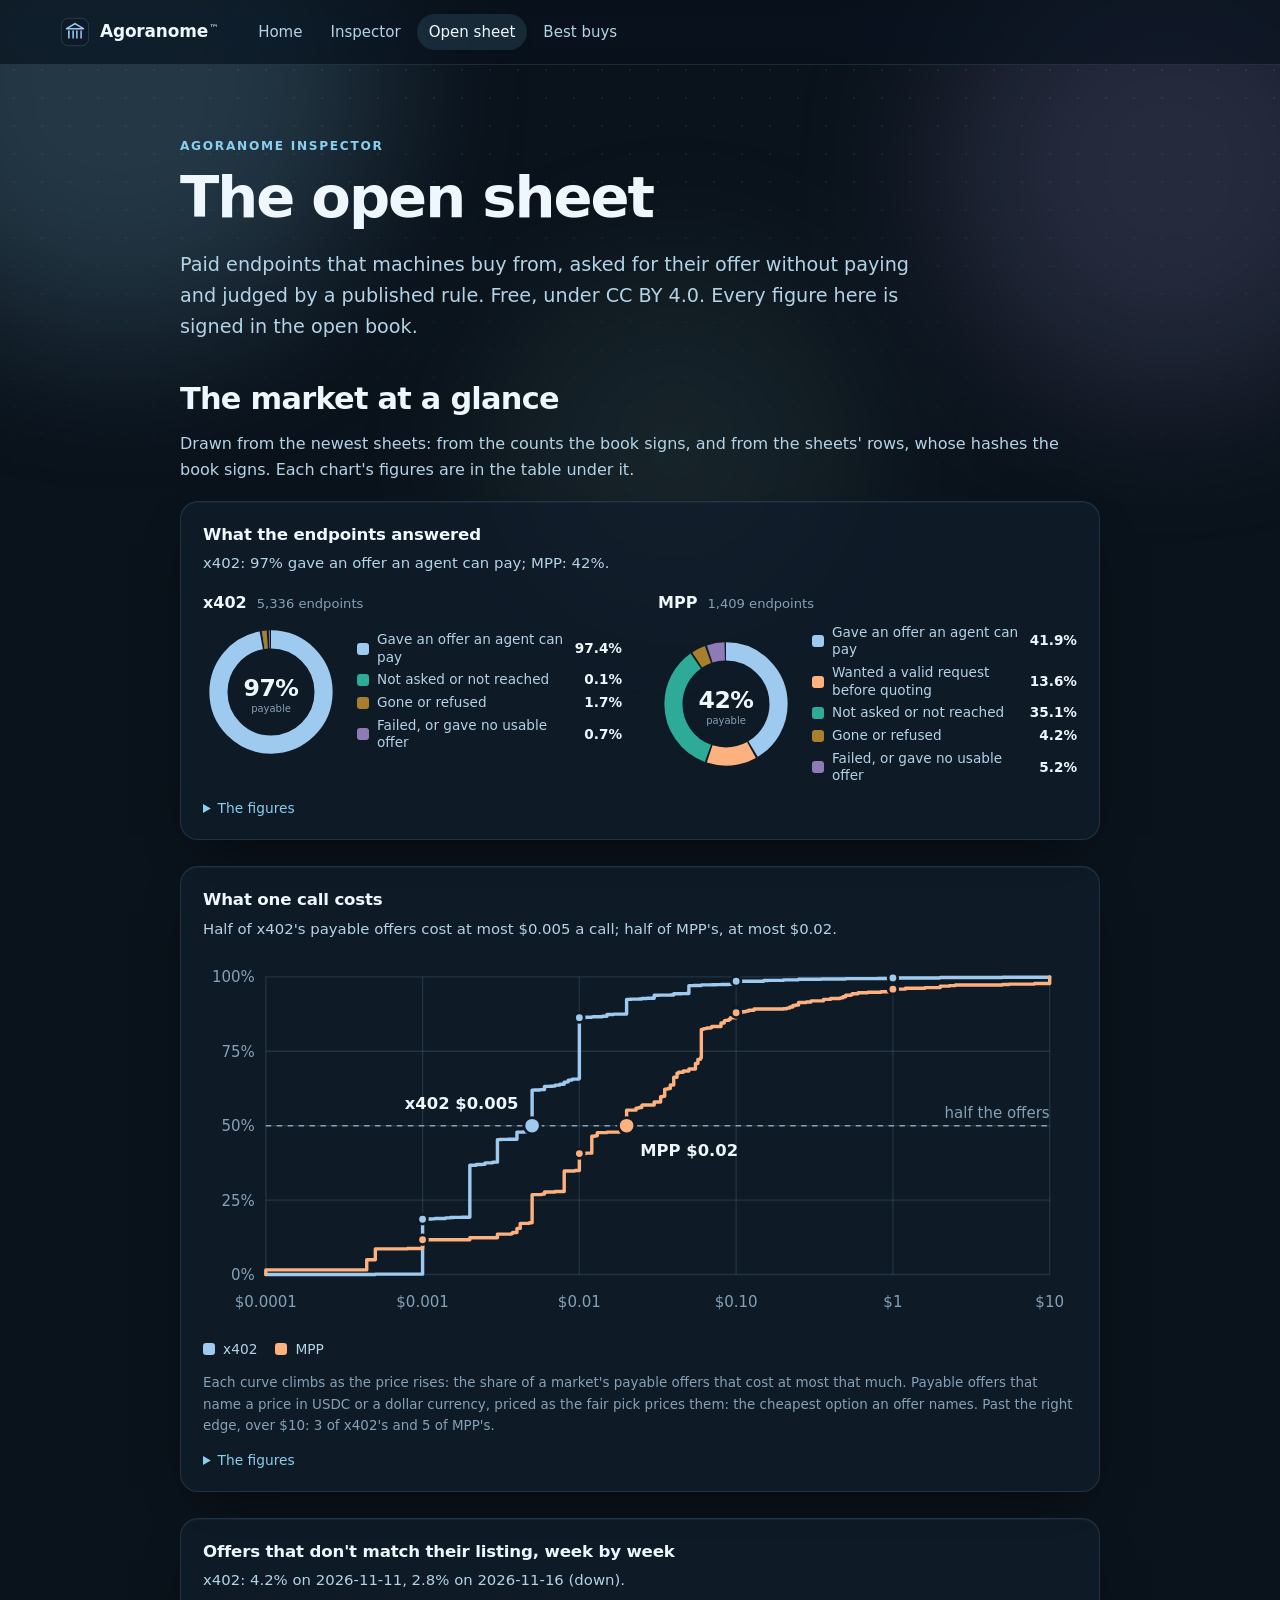
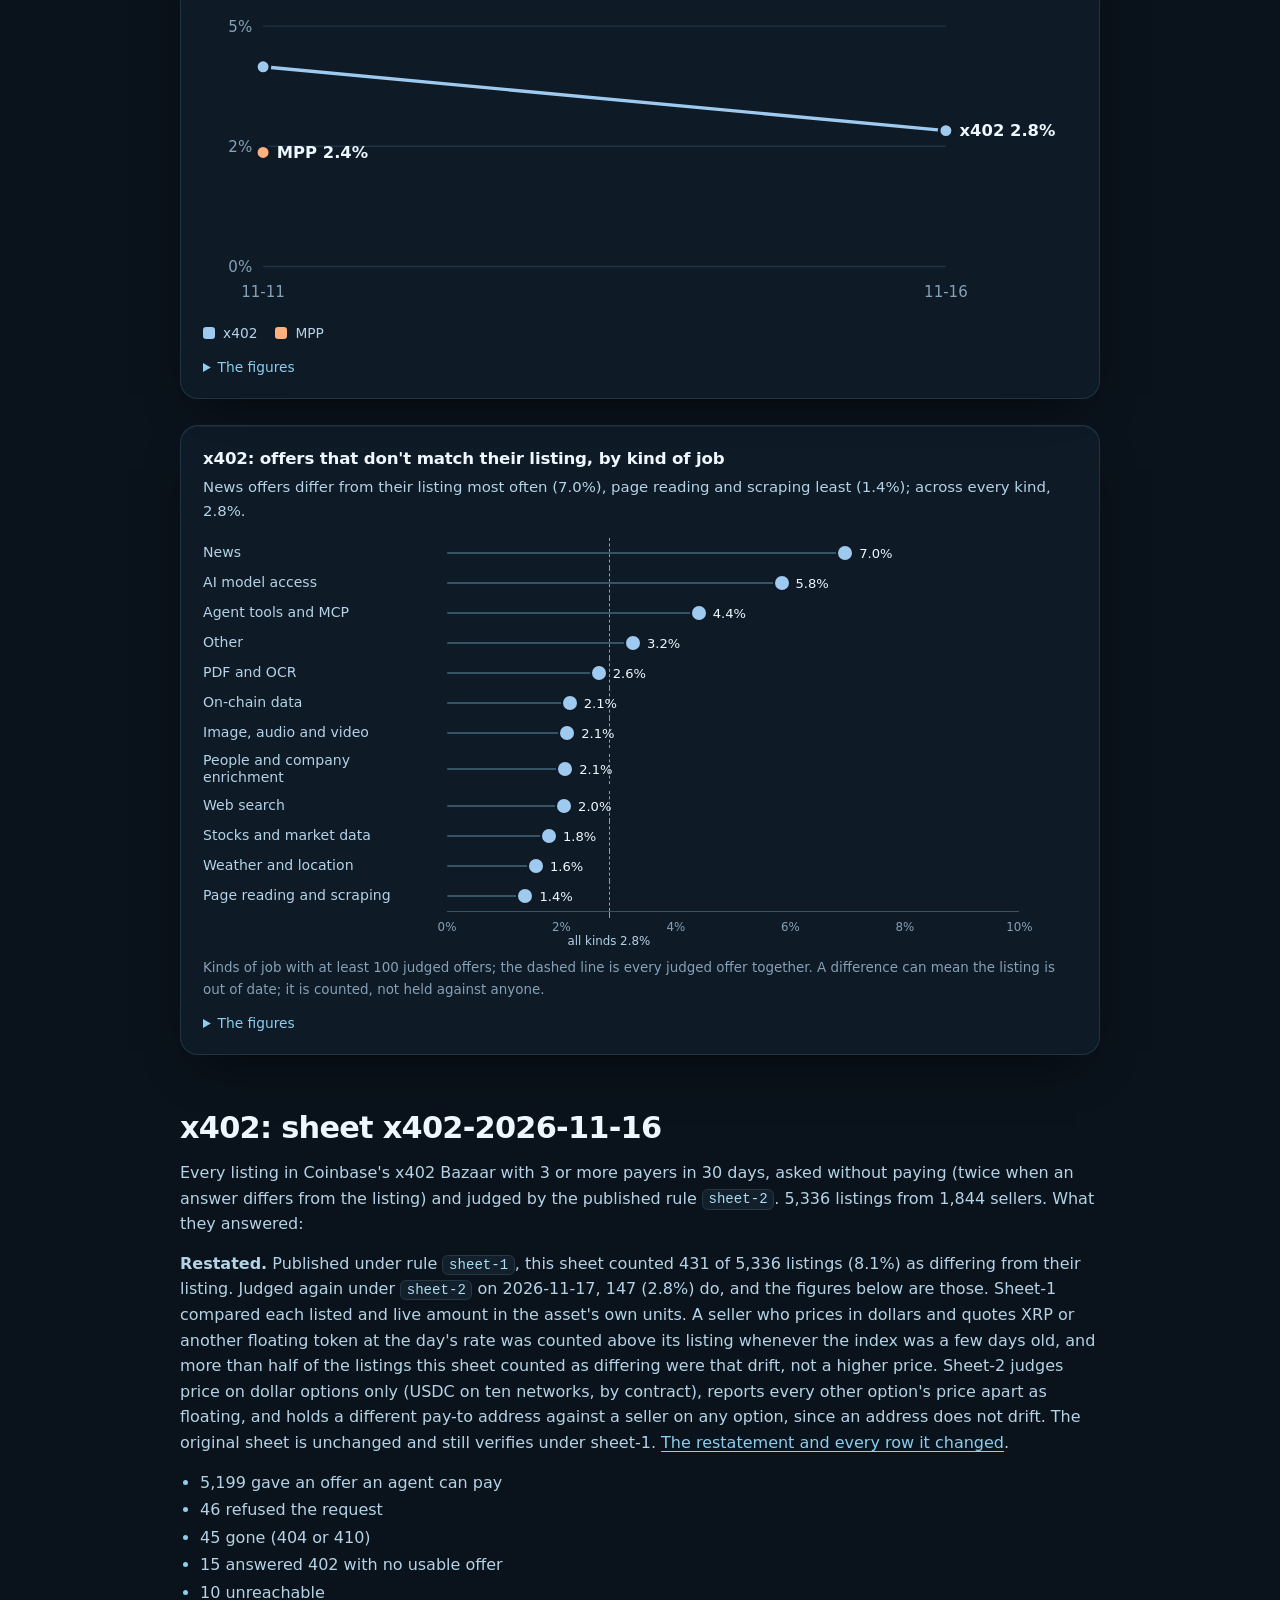
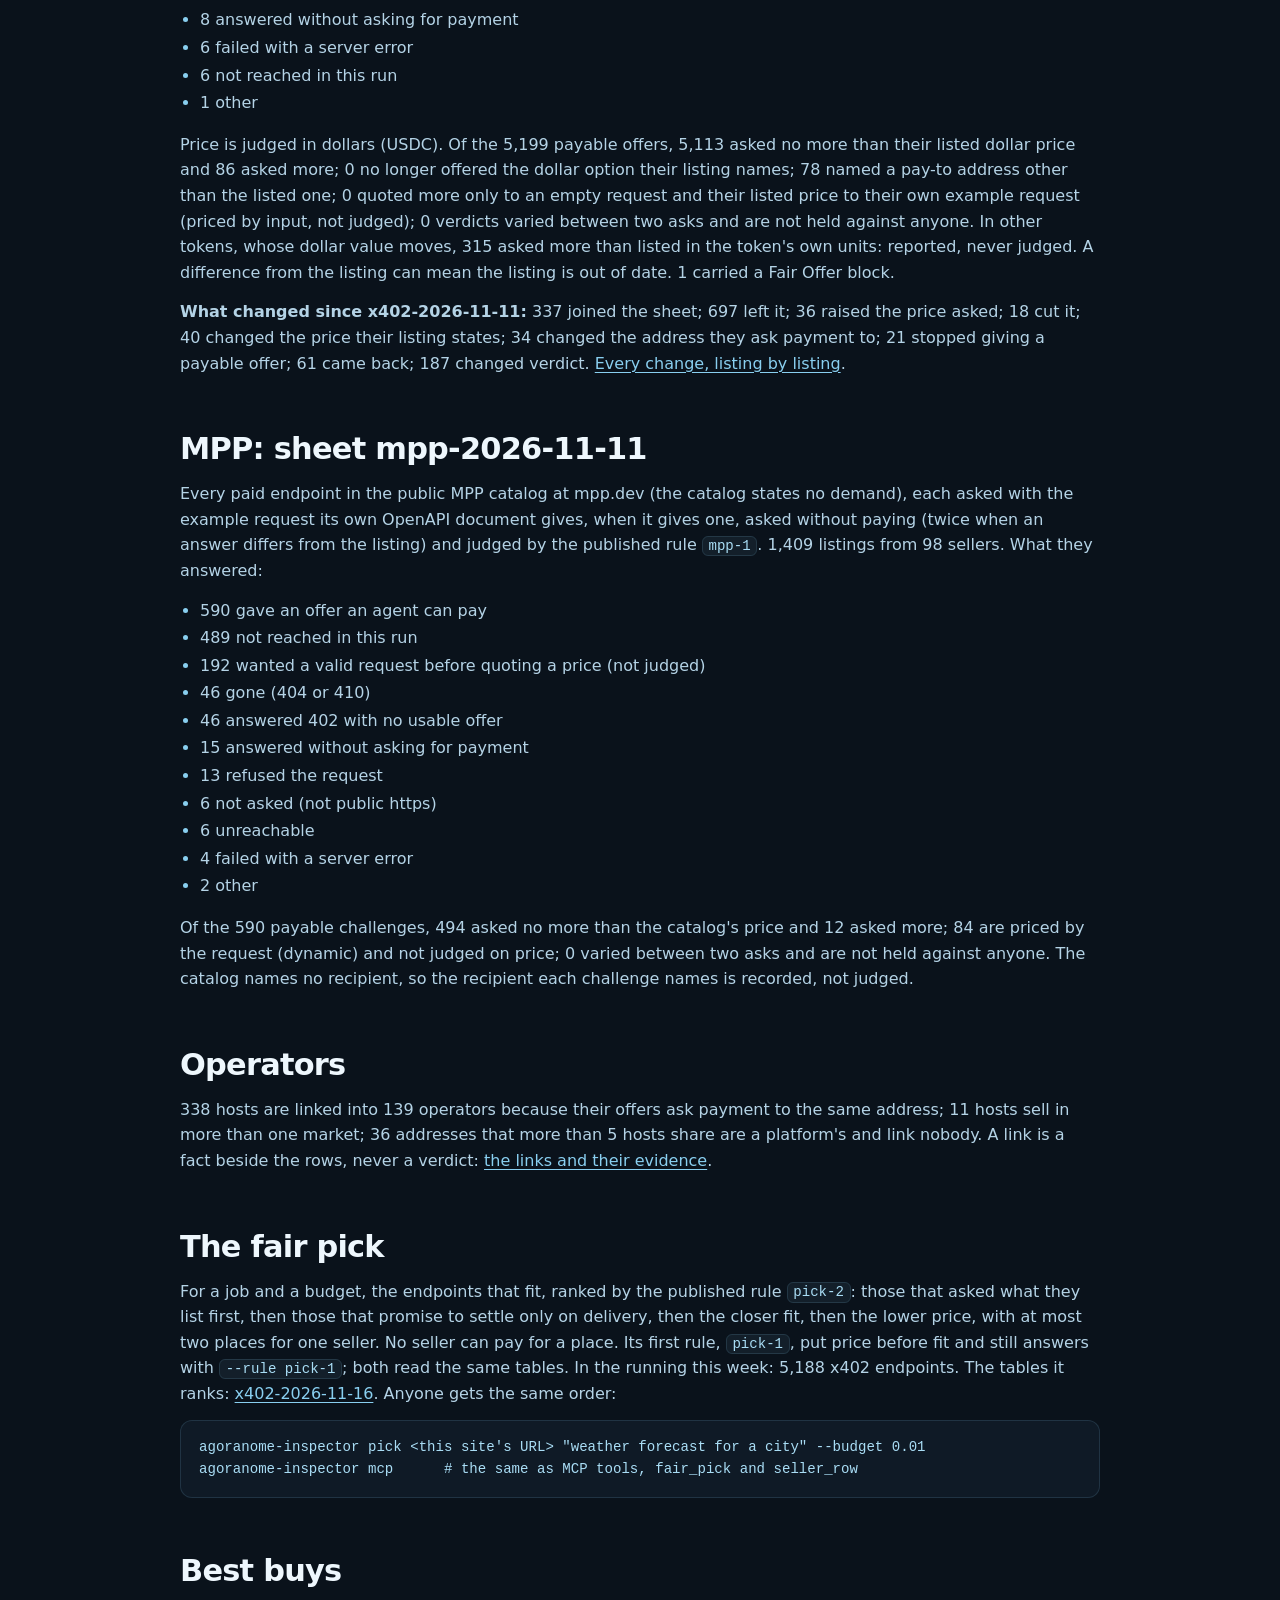
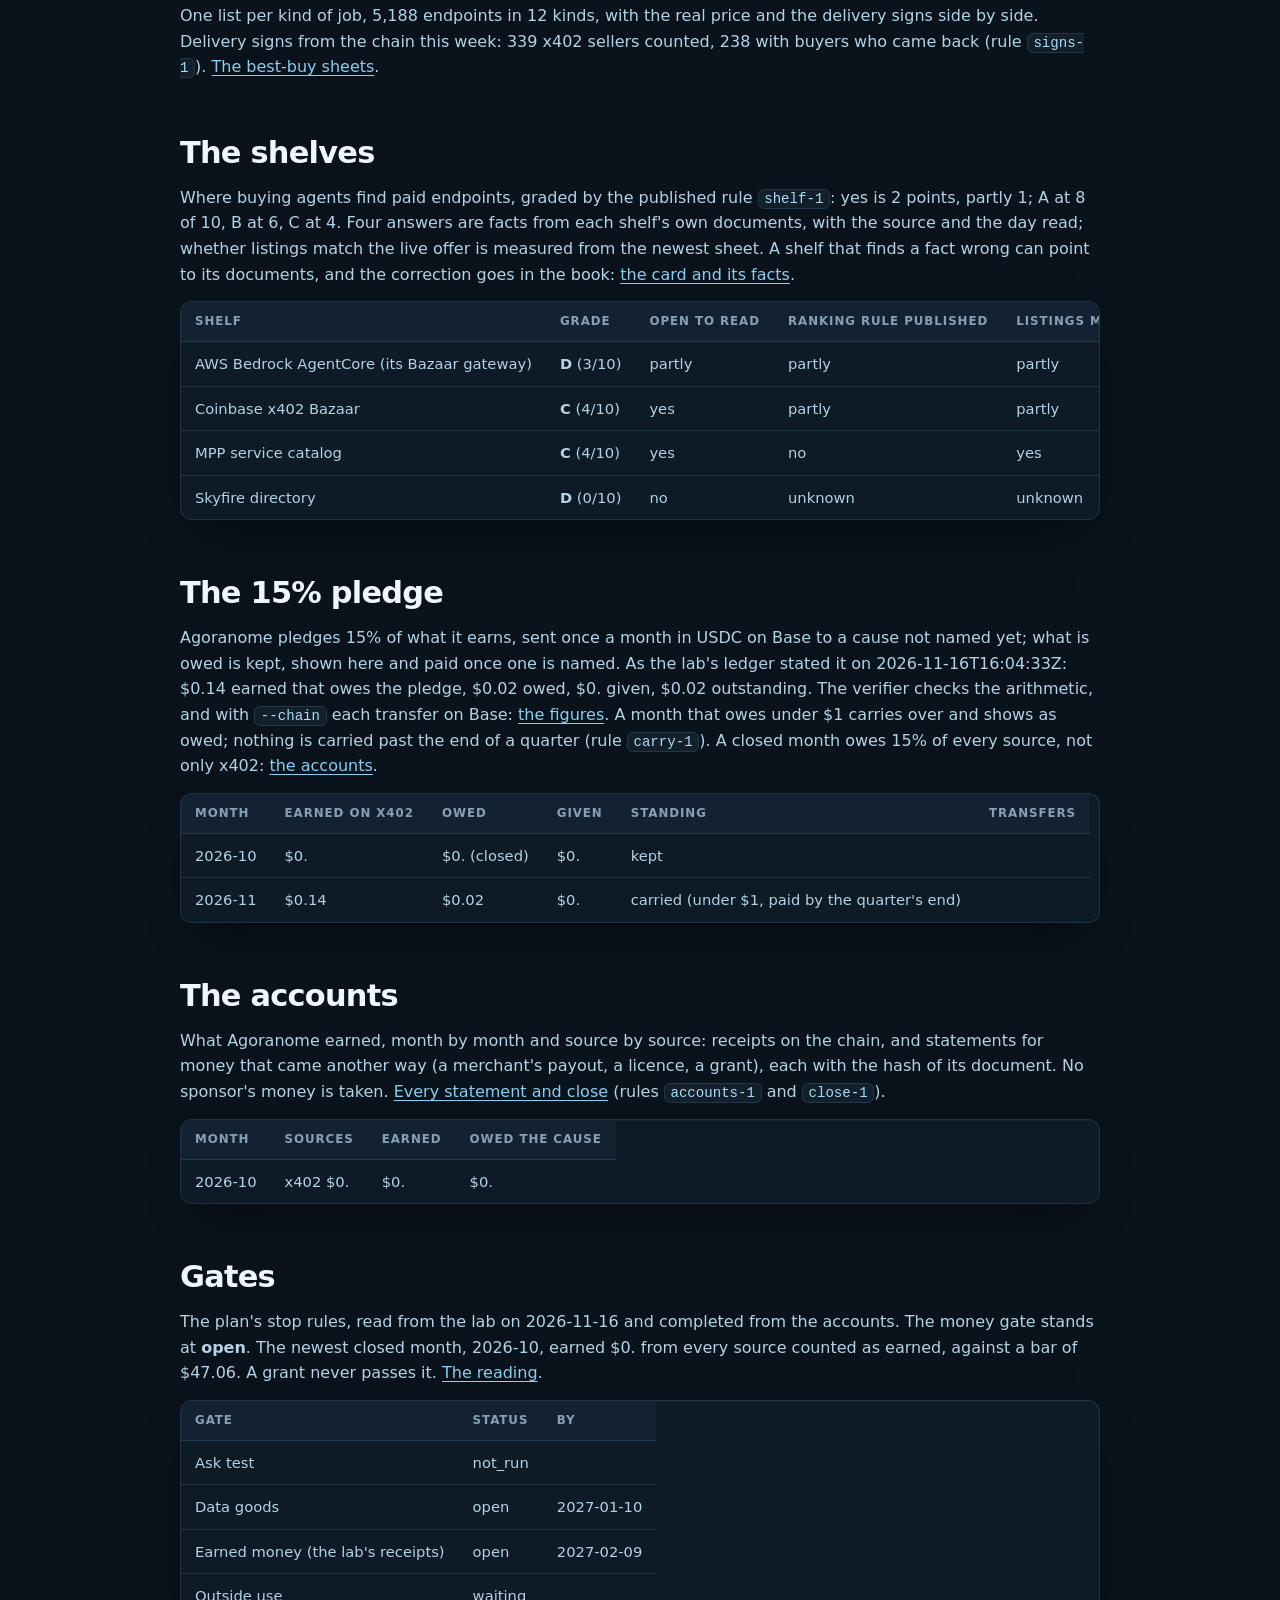
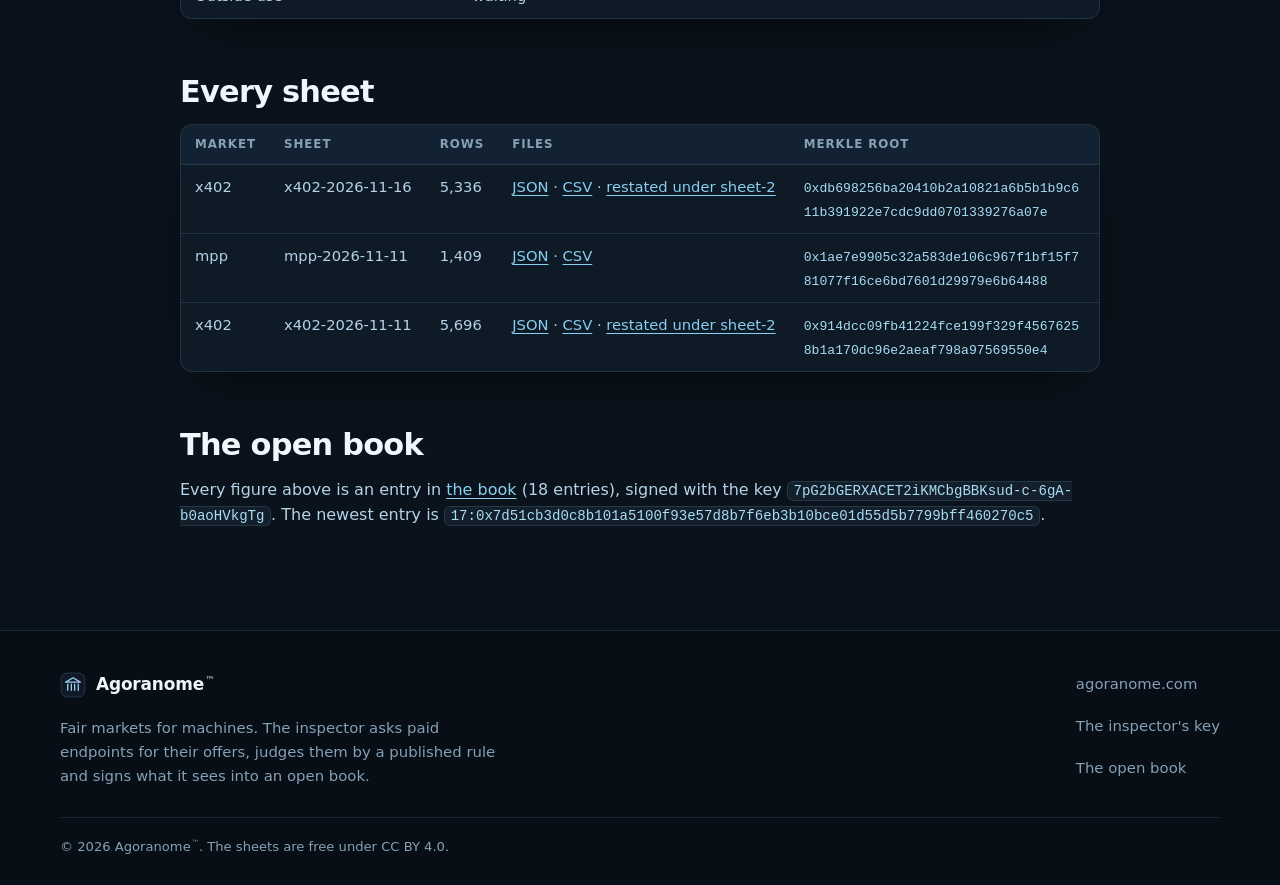
==== commit ab4d3463: "Pages 2026-11-18" ====
--- a/index.html
+++ b/index.html
@@ -82,7 +82,7 @@
 0 varied between two asks and are not held against anyone. The catalog names no recipient,
 so the recipient each challenge names is recorded, not judged.</p>
 <h2>Operators</h2><p>338 hosts are linked into 139 operators because their offers ask payment to the same address; 11 hosts sell in more than one market; 36 addresses that more than 5 hosts share are a platform's and link nobody. A link is a fact beside the rows, never a verdict: <a href="links/x402-2026-11-16.json">the links and their evidence</a>.</p>
-<h2>The fair pick</h2><p>For a job and a budget, the endpoints that fit, ranked by the published rule <code>pick-1</code>: those that asked what they list first, then those that promise to settle only on delivery, then the lower price. No seller can pay for a place. In the running this week: 5,188 x402 endpoints. The tables it ranks: <a href="picks/x402-2026-11-16.json">x402-2026-11-16</a>. Anyone gets the same order:</p><pre>agoranome-inspector pick &lt;this site's URL&gt; "weather forecast for a city" --budget 0.01
+<h2>The fair pick</h2><p>For a job and a budget, the endpoints that fit, ranked by the published rule <code>pick-2</code>: those that asked what they list first, then those that promise to settle only on delivery, then the closer fit, then the lower price, with at most two places for one seller. No seller can pay for a place. Its first rule, <code>pick-1</code>, put price before fit and still answers with <code>--rule pick-1</code>; both read the same tables. In the running this week: 5,188 x402 endpoints. The tables it ranks: <a href="picks/x402-2026-11-16.json">x402-2026-11-16</a>. Anyone gets the same order:</p><pre>agoranome-inspector pick &lt;this site's URL&gt; "weather forecast for a city" --budget 0.01
 agoranome-inspector mcp      # the same as MCP tools, fair_pick and seller_row</pre>
 <h2>Best buys</h2><p>One list per kind of job, 5,188 endpoints in 12 kinds, with the real price and the delivery signs side by side. Delivery signs from the chain this week: 339 x402 sellers counted, 238 with buyers who came back (rule <code>signs-1</code>). <a href="best-buy/index.html">The best-buy sheets</a>.</p>
 <h2>The shelves</h2><p>Where buying agents find paid endpoints, graded by the published rule <code>shelf-1</code>: yes is 2 points, partly 1; A at 8 of 10, B at 6, C at 4. Four answers are facts from each shelf's own documents, with the source and the day read; whether listings match the live offer is measured from the newest sheet. A shelf that finds a fact wrong can point to its documents, and the correction goes in the book: <a href="shelves.json">the card and its facts</a>.</p><table><tr><th>Shelf</th><th>Grade</th><th>Open to read</th><th>Ranking rule published</th><th>Listings match the live offer</th><th>Shows delivery</th><th>A buyer can dispute</th></tr><tr><td>AWS Bedrock AgentCore (its Bazaar gateway)</td><td><b>D</b> (3/10)</td><td title="Agents reach Coinbase&#x27;s Bazaar through a built-in gateway target; a search gives at most 20 results and no next page.">partly</td><td title="The order is the Bazaar&#x27;s: buyers and volume, recency and text, with an editorial curated tier first.">partly</td><td title="4,739 of 5,199 payable offers judged on price asked no more than listed and named the listed pay-to.">partly</td><td title="Nothing shown says whether a seller delivered. A spending cap per session is enforced outside the model, which limits a loss but does not show delivery.">no</td><td title="AWS&#x27;s terms on disputing an x402 payment were not found.">unknown</td></tr><tr><td>Coinbase x402 Bazaar</td><td><b>C</b> (4/10)</td><td title="The discovery index and its search are public; no key is needed.">yes</td><td title="Search ranks by 30 days of buyers and volume, recency and the listing&#x27;s text; a hand-picked curated tier ranks first and the choice remains editorial. Buyers and volume can be bought by a seller paying its own endpoint.">partly</td><td title="4,739 of 5,199 payable offers judged on price asked no more than listed and named the listed pay-to.">partly</td><td title="A listing shows its price and demand. Nothing on it says whether the seller delivered what was paid for.">no</td><td title="No way to dispute a charge was found in the seller or discovery documents.">no</td></tr><tr><td>MPP service catalog</td><td><b>C</b> (4/10)</td><td title="The catalog is public JSON, with a read-only MCP server beside it.">yes</td><td title="The catalog is curated; no rule for who is in it or in what order was found. Its documents call discovery advisory and the live 402 authoritative.">no</td><td title="494 of 506 payable offers judged on price asked no more than listed.">yes</td><td title="No delivery or demand figures are on the catalog.">no</td><td title="Payment methods include cards through Stripe; whether a buyer agent can dispute a charge through the catalog was not found.">unknown</td></tr><tr><td>Skyfire directory</td><td><b>D</b> (0/10)</td><td title="The directory is reached in Skyfire&#x27;s dashboard, with an account.">no</td><td title="Sellers are reviewed in about 48 hours before they are shown; no ordering rule was found.">unknown</td><td title="No sheet of this market is in the book yet.">unknown</td><td title="A Verified tag marks subscribed sellers that passed an identity check; nothing found says whether a seller delivers.">unknown</td><td title="The seller charges the buyer&#x27;s token itself; a dispute path was not found.">unknown</td></tr></table>
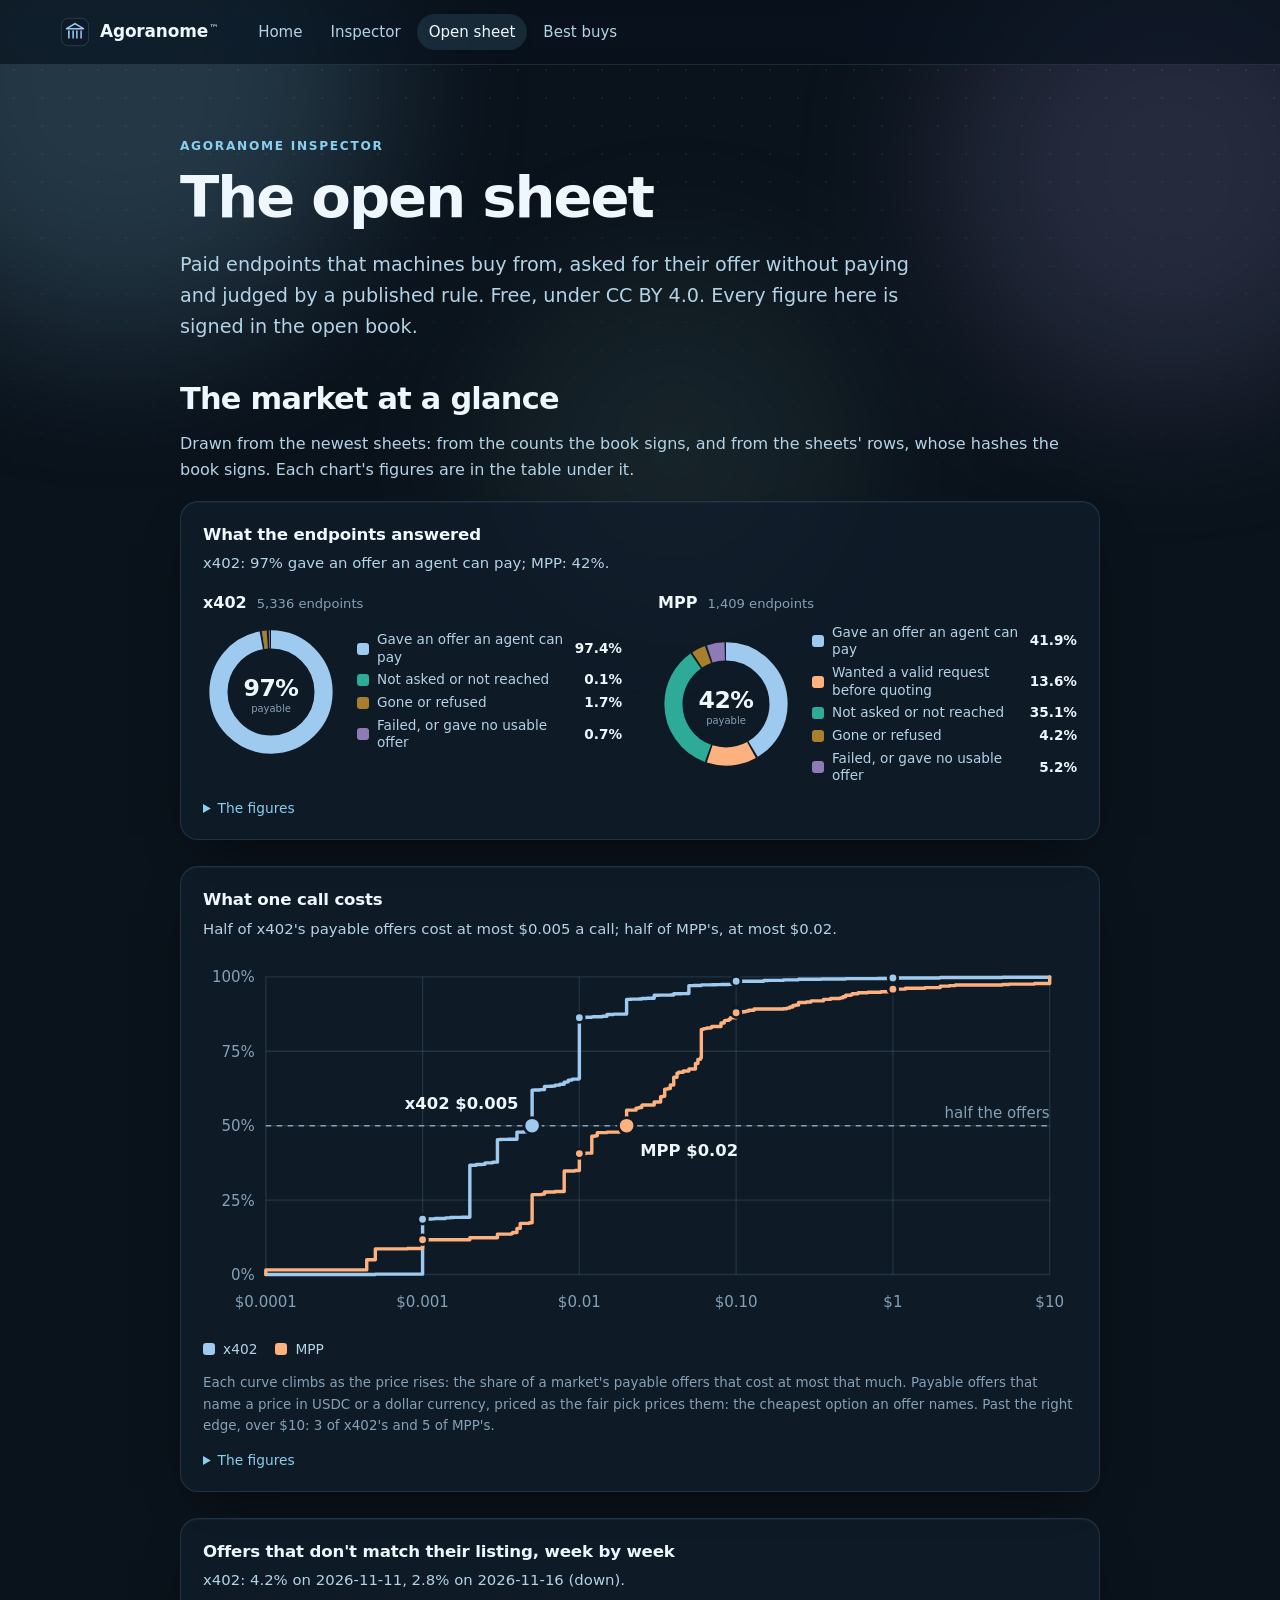
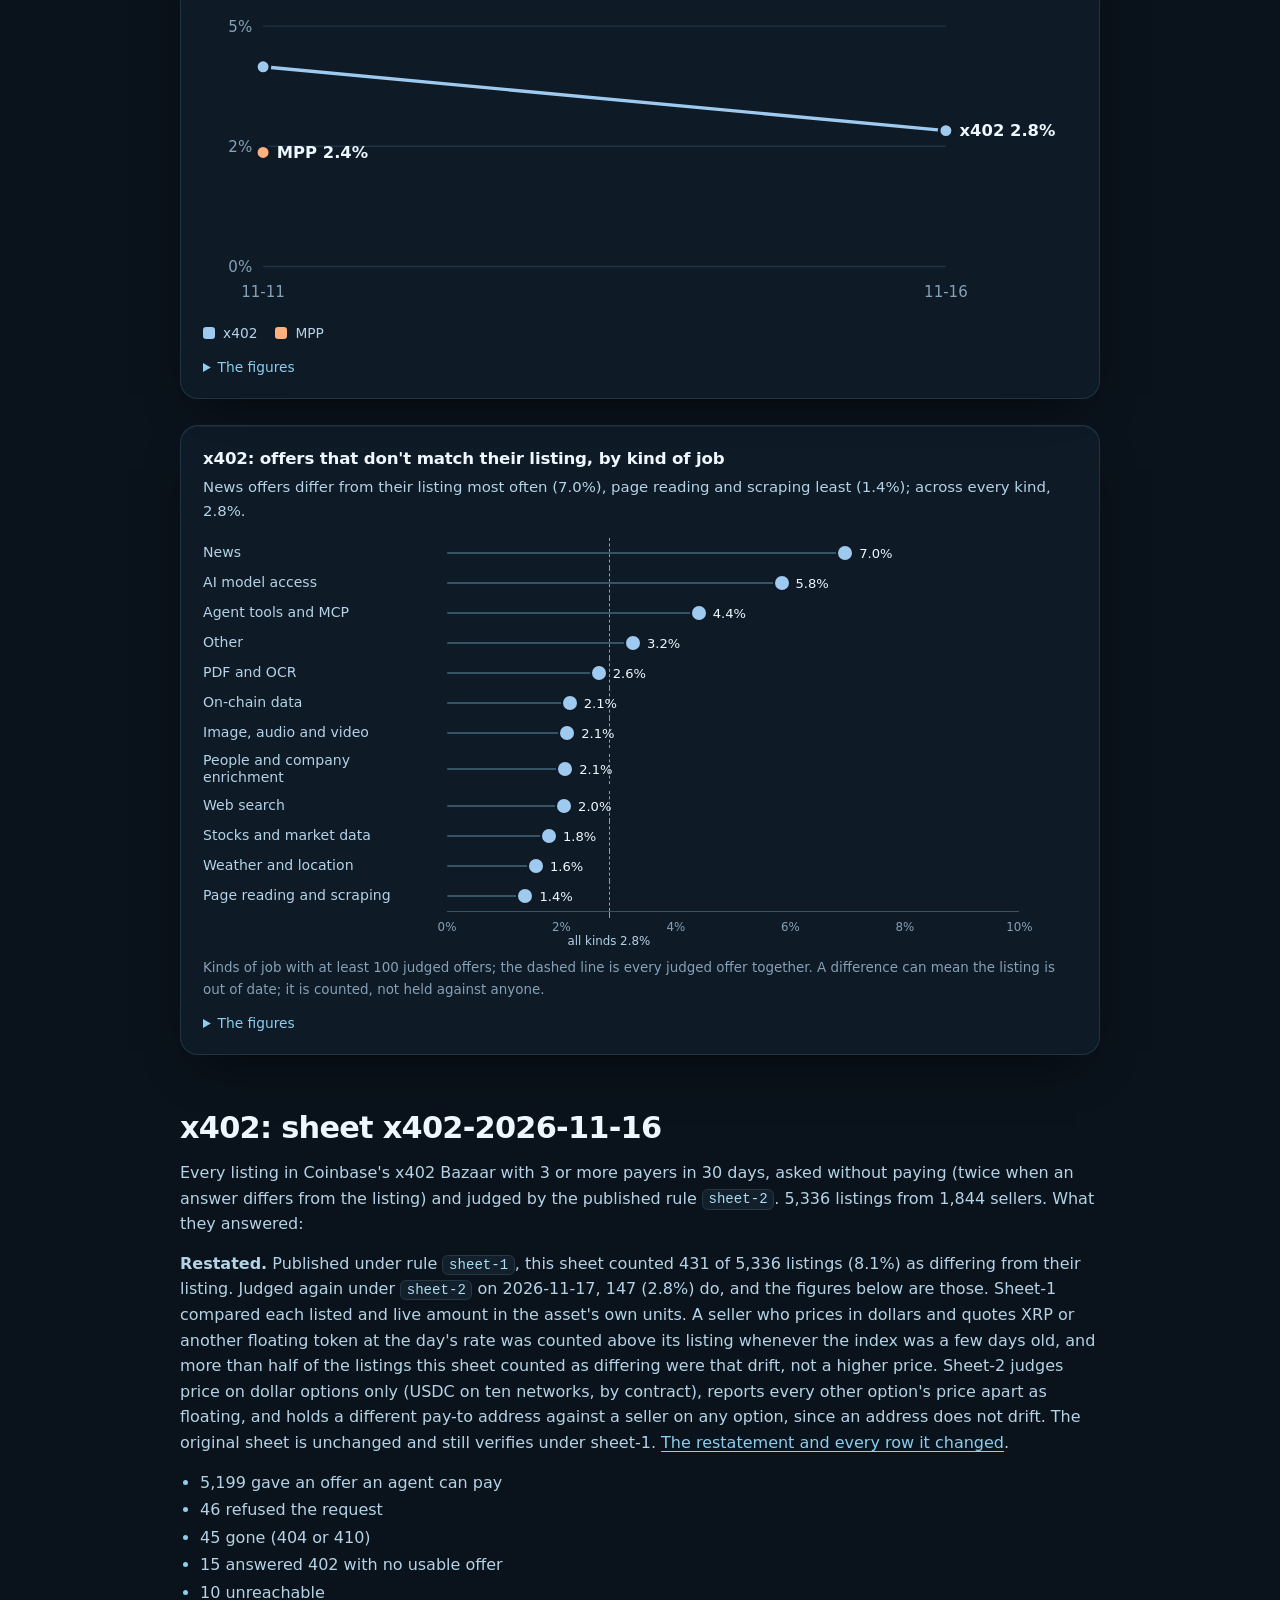
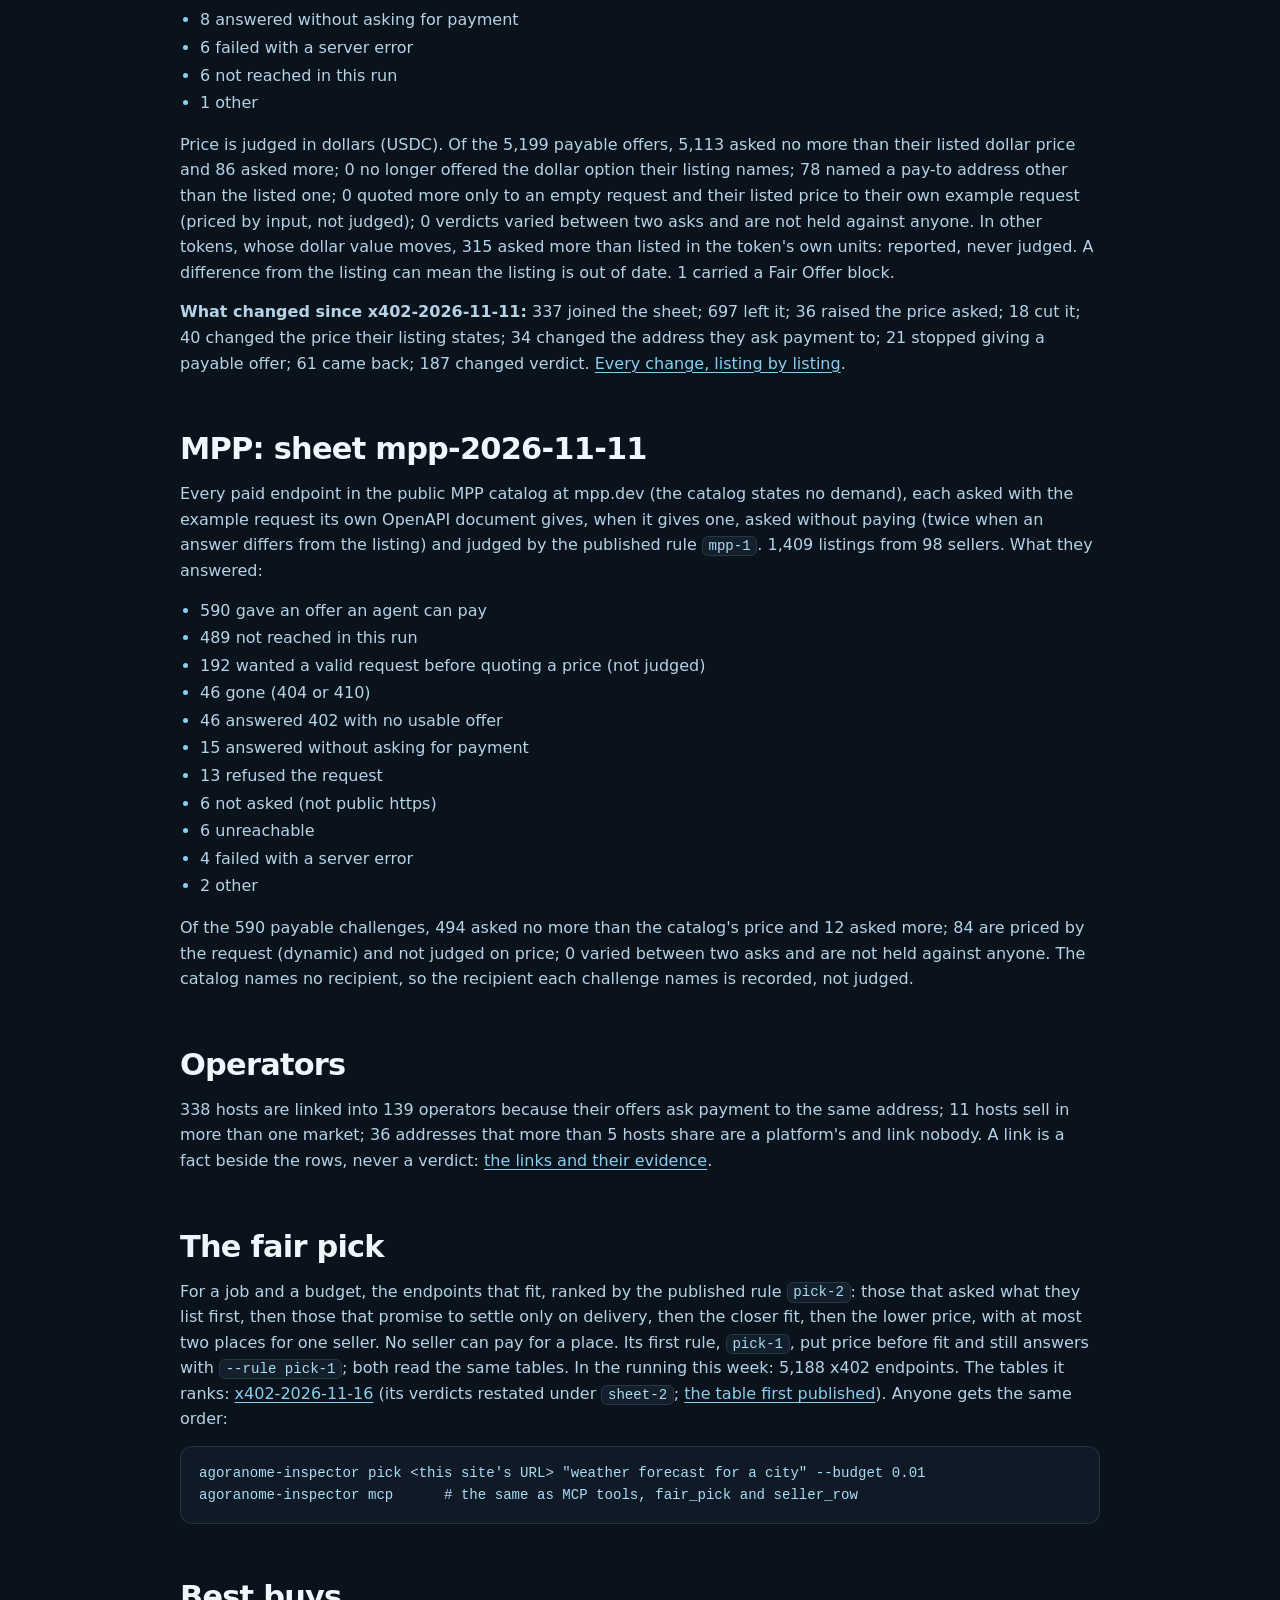
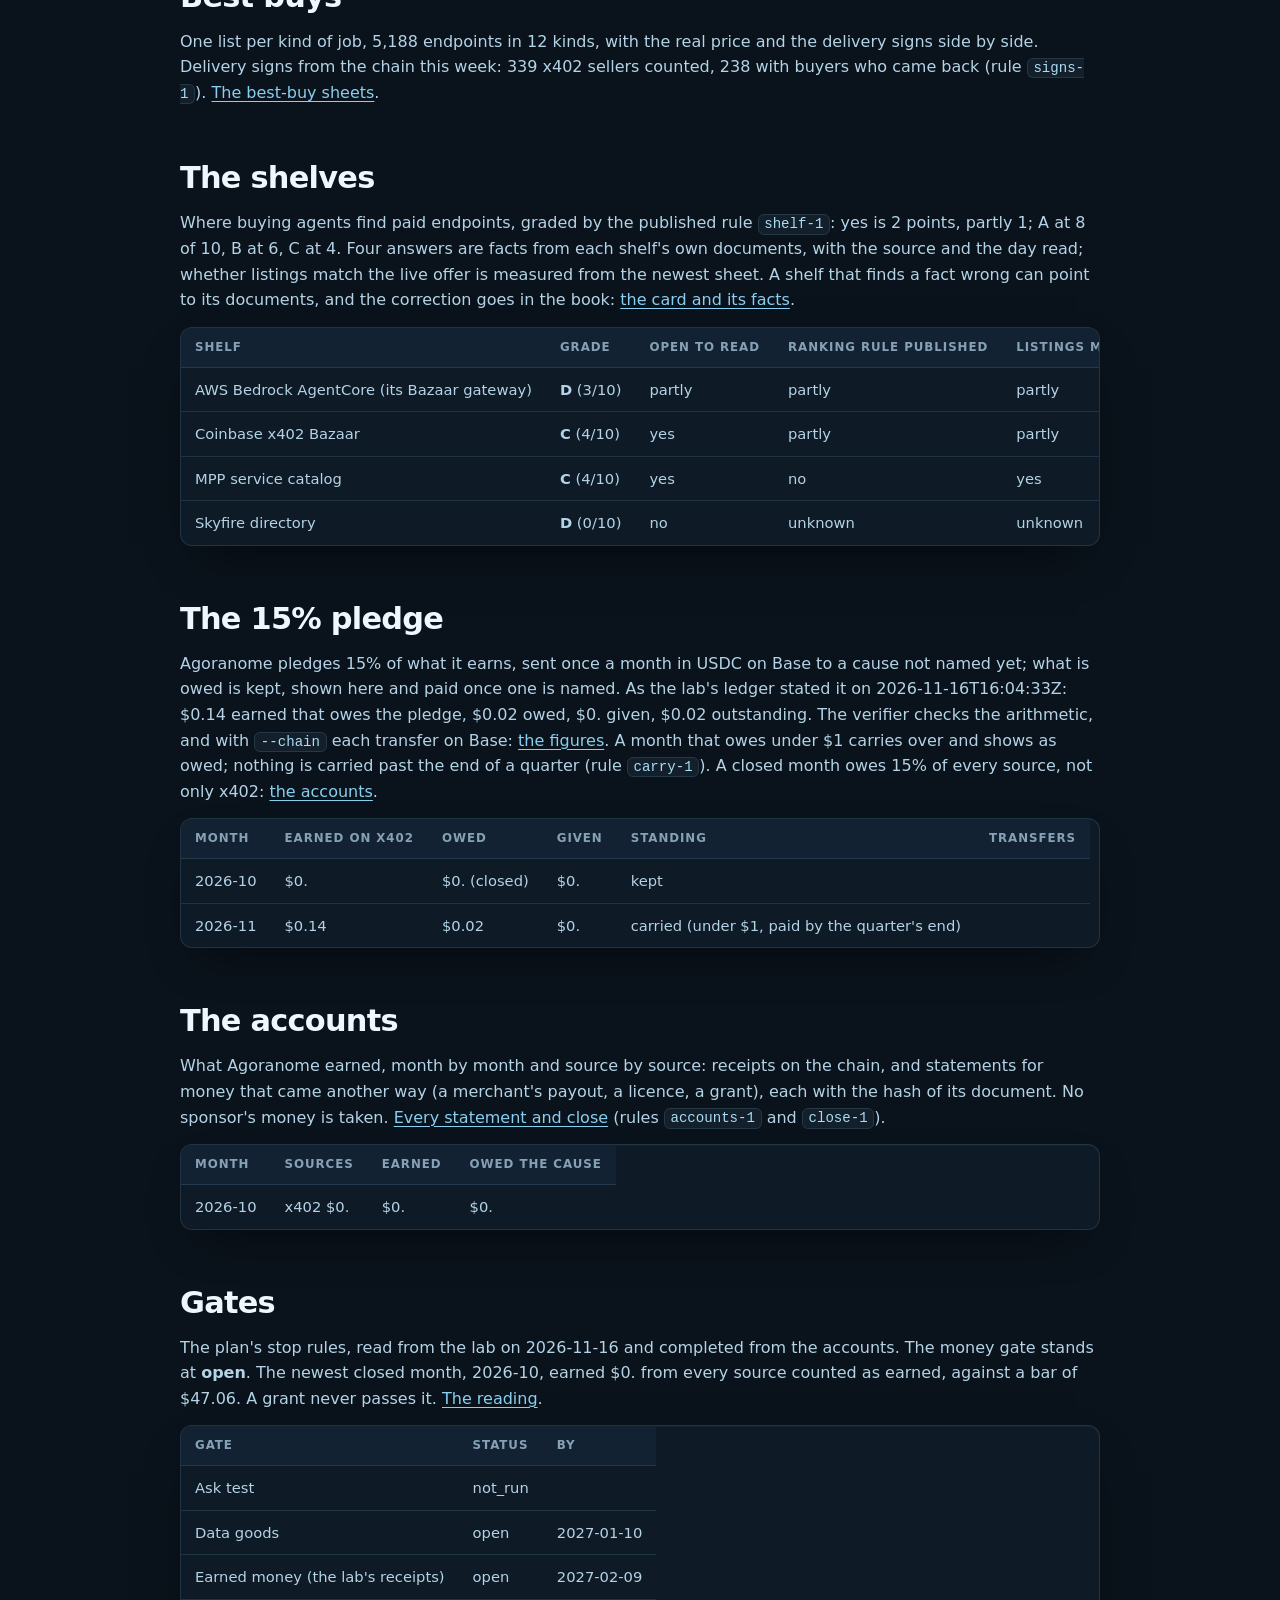
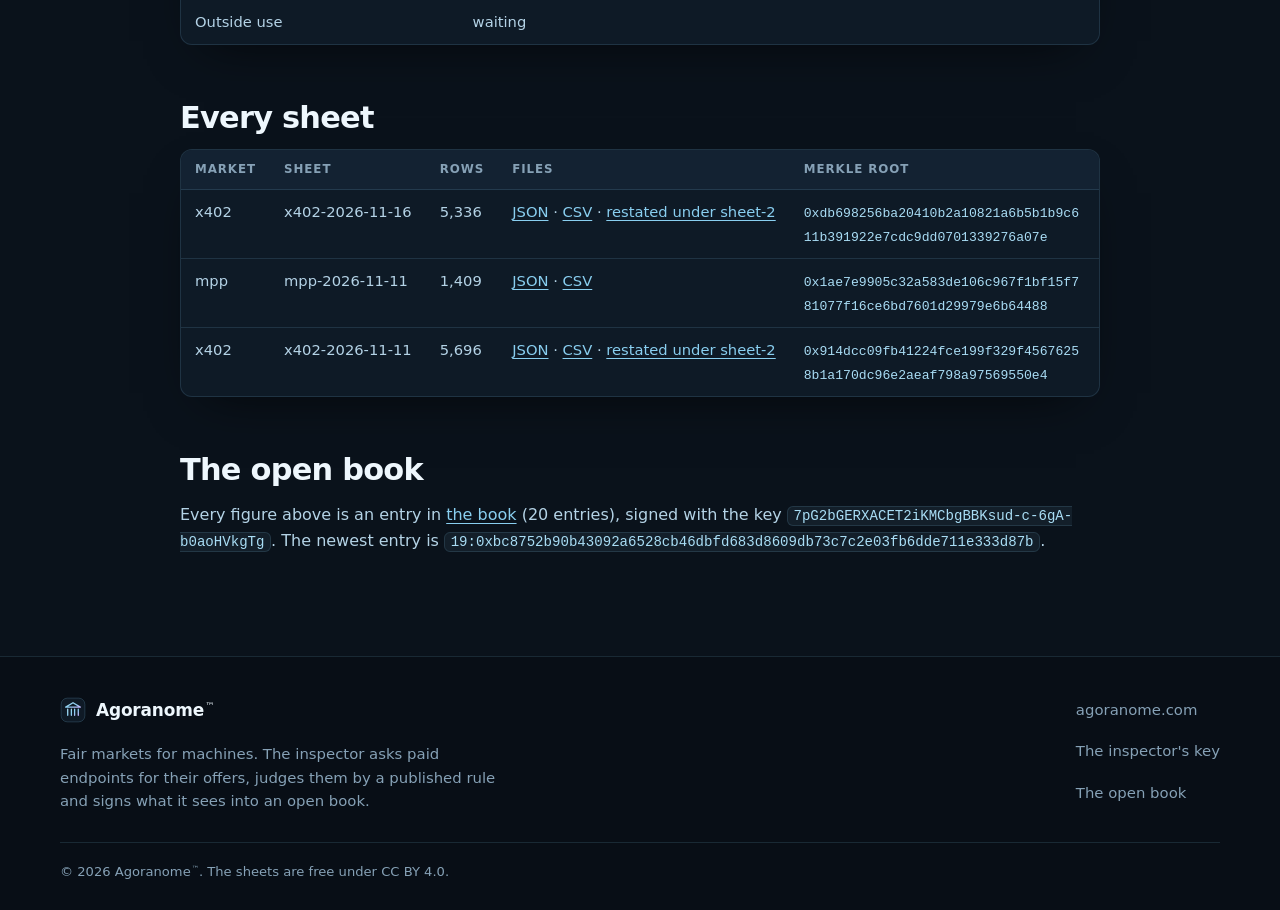
==== commit bd6667b0: "Restated under sheet-2: x402-2026-11-16" ====
--- a/index.html
+++ b/index.html
@@ -82,7 +82,7 @@
 0 varied between two asks and are not held against anyone. The catalog names no recipient,
 so the recipient each challenge names is recorded, not judged.</p>
 <h2>Operators</h2><p>338 hosts are linked into 139 operators because their offers ask payment to the same address; 11 hosts sell in more than one market; 36 addresses that more than 5 hosts share are a platform's and link nobody. A link is a fact beside the rows, never a verdict: <a href="links/x402-2026-11-16.json">the links and their evidence</a>.</p>
-<h2>The fair pick</h2><p>For a job and a budget, the endpoints that fit, ranked by the published rule <code>pick-2</code>: those that asked what they list first, then those that promise to settle only on delivery, then the closer fit, then the lower price, with at most two places for one seller. No seller can pay for a place. Its first rule, <code>pick-1</code>, put price before fit and still answers with <code>--rule pick-1</code>; both read the same tables. In the running this week: 5,188 x402 endpoints. The tables it ranks: <a href="picks/x402-2026-11-16.json">x402-2026-11-16</a>. Anyone gets the same order:</p><pre>agoranome-inspector pick &lt;this site's URL&gt; "weather forecast for a city" --budget 0.01
+<h2>The fair pick</h2><p>For a job and a budget, the endpoints that fit, ranked by the published rule <code>pick-2</code>: those that asked what they list first, then those that promise to settle only on delivery, then the closer fit, then the lower price, with at most two places for one seller. No seller can pay for a place. Its first rule, <code>pick-1</code>, put price before fit and still answers with <code>--rule pick-1</code>; both read the same tables. In the running this week: 5,188 x402 endpoints. The tables it ranks: <a href="picks/x402-2026-11-16.sheet-2.json">x402-2026-11-16</a> (its verdicts restated under <code>sheet-2</code>; <a href="picks/x402-2026-11-16.json">the table first published</a>). Anyone gets the same order:</p><pre>agoranome-inspector pick &lt;this site's URL&gt; "weather forecast for a city" --budget 0.01
 agoranome-inspector mcp      # the same as MCP tools, fair_pick and seller_row</pre>
 <h2>Best buys</h2><p>One list per kind of job, 5,188 endpoints in 12 kinds, with the real price and the delivery signs side by side. Delivery signs from the chain this week: 339 x402 sellers counted, 238 with buyers who came back (rule <code>signs-1</code>). <a href="best-buy/index.html">The best-buy sheets</a>.</p>
 <h2>The shelves</h2><p>Where buying agents find paid endpoints, graded by the published rule <code>shelf-1</code>: yes is 2 points, partly 1; A at 8 of 10, B at 6, C at 4. Four answers are facts from each shelf's own documents, with the source and the day read; whether listings match the live offer is measured from the newest sheet. A shelf that finds a fact wrong can point to its documents, and the correction goes in the book: <a href="shelves.json">the card and its facts</a>.</p><table><tr><th>Shelf</th><th>Grade</th><th>Open to read</th><th>Ranking rule published</th><th>Listings match the live offer</th><th>Shows delivery</th><th>A buyer can dispute</th></tr><tr><td>AWS Bedrock AgentCore (its Bazaar gateway)</td><td><b>D</b> (3/10)</td><td title="Agents reach Coinbase&#x27;s Bazaar through a built-in gateway target; a search gives at most 20 results and no next page.">partly</td><td title="The order is the Bazaar&#x27;s: buyers and volume, recency and text, with an editorial curated tier first.">partly</td><td title="4,739 of 5,199 payable offers judged on price asked no more than listed and named the listed pay-to.">partly</td><td title="Nothing shown says whether a seller delivered. A spending cap per session is enforced outside the model, which limits a loss but does not show delivery.">no</td><td title="AWS&#x27;s terms on disputing an x402 payment were not found.">unknown</td></tr><tr><td>Coinbase x402 Bazaar</td><td><b>C</b> (4/10)</td><td title="The discovery index and its search are public; no key is needed.">yes</td><td title="Search ranks by 30 days of buyers and volume, recency and the listing&#x27;s text; a hand-picked curated tier ranks first and the choice remains editorial. Buyers and volume can be bought by a seller paying its own endpoint.">partly</td><td title="4,739 of 5,199 payable offers judged on price asked no more than listed and named the listed pay-to.">partly</td><td title="A listing shows its price and demand. Nothing on it says whether the seller delivered what was paid for.">no</td><td title="No way to dispute a charge was found in the seller or discovery documents.">no</td></tr><tr><td>MPP service catalog</td><td><b>C</b> (4/10)</td><td title="The catalog is public JSON, with a read-only MCP server beside it.">yes</td><td title="The catalog is curated; no rule for who is in it or in what order was found. Its documents call discovery advisory and the live 402 authoritative.">no</td><td title="494 of 506 payable offers judged on price asked no more than listed.">yes</td><td title="No delivery or demand figures are on the catalog.">no</td><td title="Payment methods include cards through Stripe; whether a buyer agent can dispute a charge through the catalog was not found.">unknown</td></tr><tr><td>Skyfire directory</td><td><b>D</b> (0/10)</td><td title="The directory is reached in Skyfire&#x27;s dashboard, with an account.">no</td><td title="Sellers are reviewed in about 48 hours before they are shown; no ordering rule was found.">unknown</td><td title="No sheet of this market is in the book yet.">unknown</td><td title="A Verified tag marks subscribed sellers that passed an identity check; nothing found says whether a seller delivers.">unknown</td><td title="The seller charges the buyer&#x27;s token itself; a dispute path was not found.">unknown</td></tr></table>
@@ -92,9 +92,9 @@
 <h2>Every sheet</h2>
 <table><tr><th>Market</th><th>Sheet</th><th>Rows</th><th>Files</th><th>Merkle root</th></tr><tr><td>x402</td><td>x402-2026-11-16</td><td>5,336</td><td><a href="sheets/x402-2026-11-16.json">JSON</a> · <a href="sheets/x402-2026-11-16.csv">CSV</a> · <a href="restatements/x402-2026-11-16.sheet-2.json">restated under sheet-2</a></td><td><code>0xdb698256ba20410b2a10821a6b5b1b9c611b391922e7cdc9dd0701339276a07e</code></td></tr><tr><td>mpp</td><td>mpp-2026-11-11</td><td>1,409</td><td><a href="sheets/mpp-2026-11-11.json">JSON</a> · <a href="sheets/mpp-2026-11-11.csv">CSV</a></td><td><code>0x1ae7e9905c32a583de106c967f1bf15f781077f16ce6bd7601d29979e6b64488</code></td></tr><tr><td>x402</td><td>x402-2026-11-11</td><td>5,696</td><td><a href="sheets/x402-2026-11-11.json">JSON</a> · <a href="sheets/x402-2026-11-11.csv">CSV</a> · <a href="restatements/x402-2026-11-11.sheet-2.json">restated under sheet-2</a></td><td><code>0x914dcc09fb41224fce199f329f45676258b1a170dc96e2aeaf798a97569550e4</code></td></tr></table>
 <h2>The open book</h2>
-<p>Every figure above is an entry in <a href="book.jsonl">the book</a> (18 entries), signed with the key
+<p>Every figure above is an entry in <a href="book.jsonl">the book</a> (20 entries), signed with the key
 <code>7pG2bGERXACET2iKMCbgBBKsud-c-6gA-b0aoHVkgTg</code>. The newest entry is
-<code>17:0x7d51cb3d0c8b101a5100f93e57d8b7f6eb3b10bce01d55d5b7799bff460270c5</code>.</p>
+<code>19:0xbc8752b90b43092a6528cb46dbfd683d8609db73c7c2e03fb6dde711e333d87b</code>.</p>
 </main>
 <footer class="site-footer">
   <div class="wrap footer-grid">
